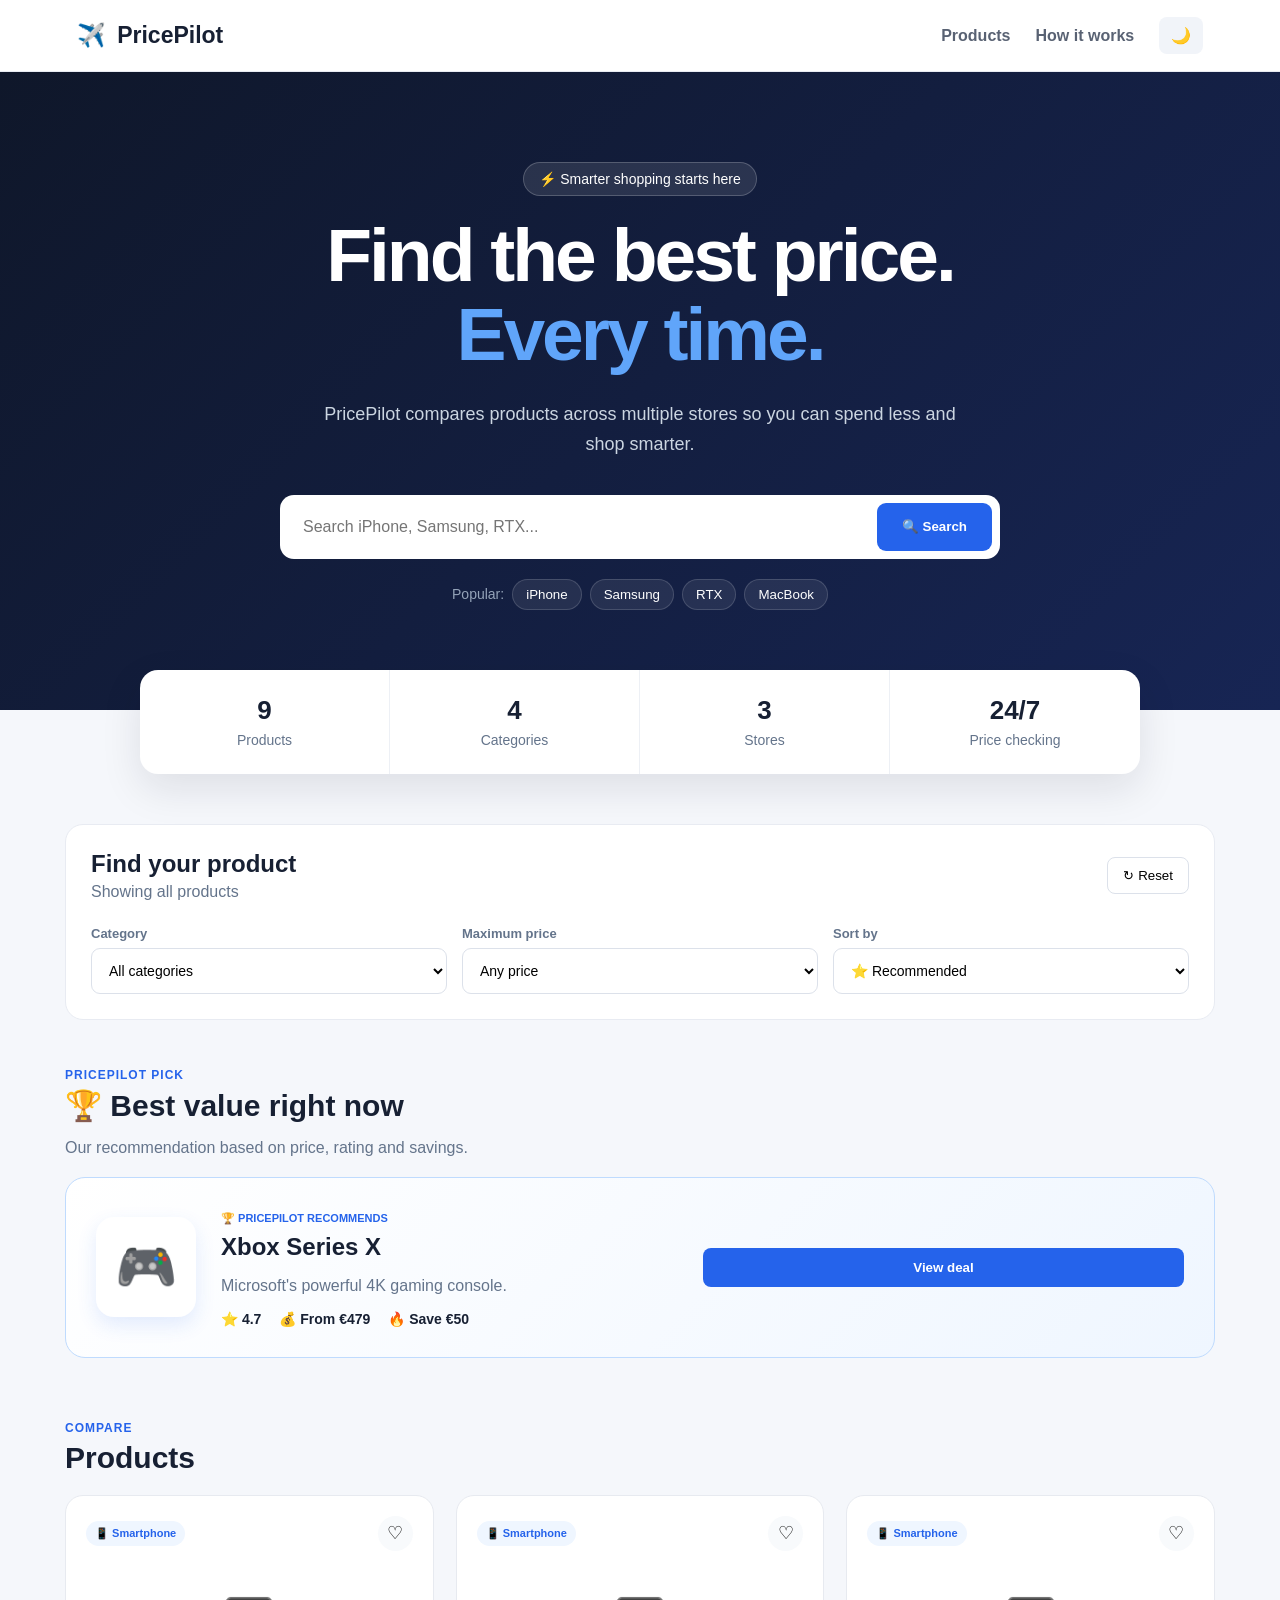
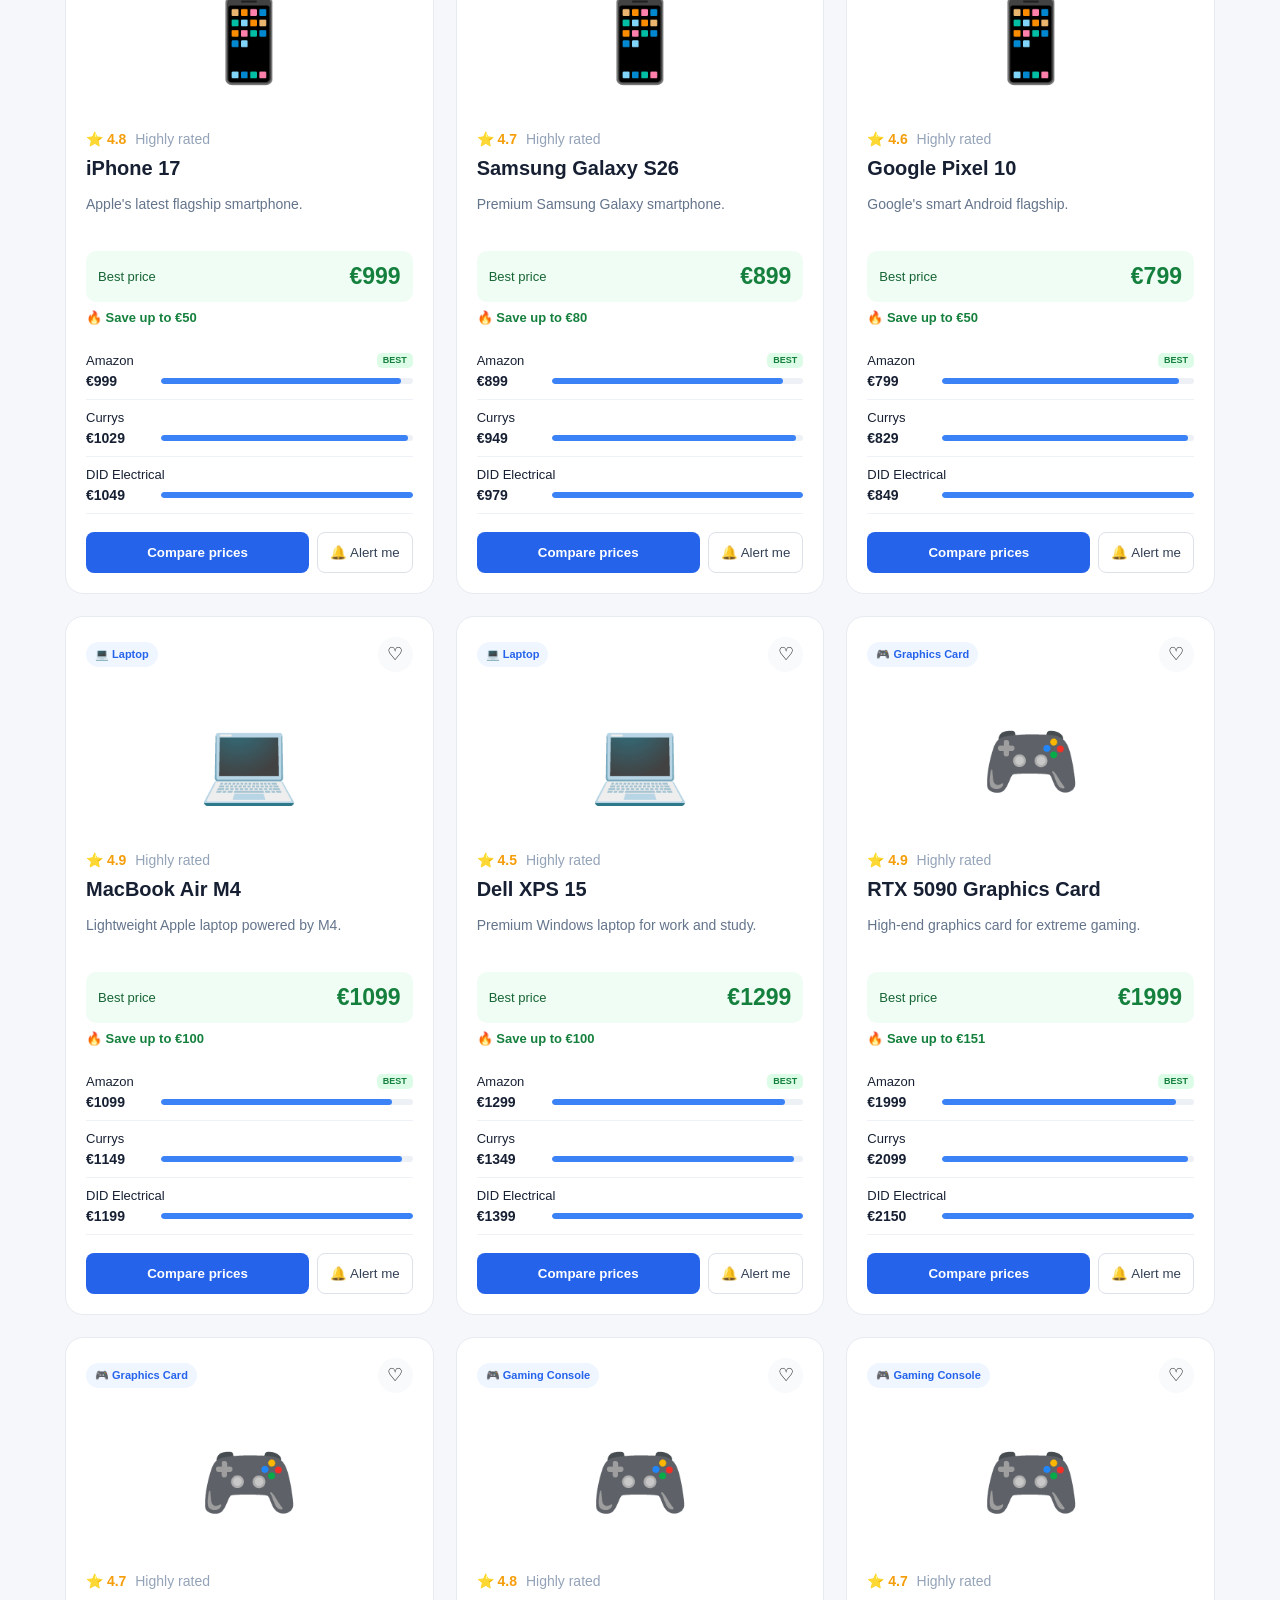
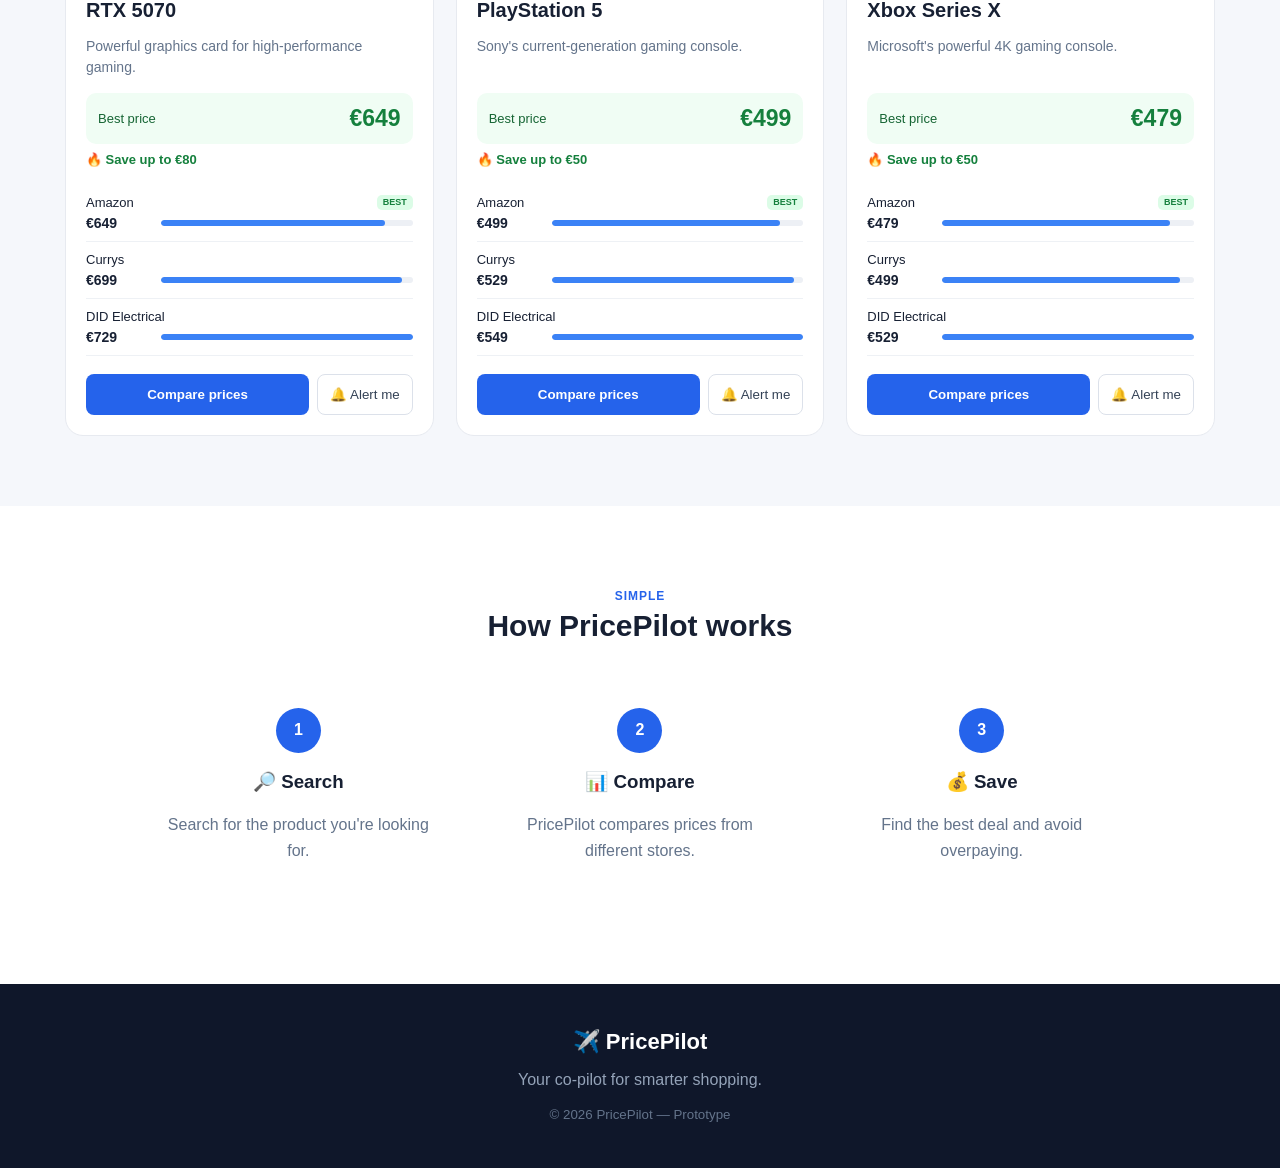
==== index.html @ 39e50f17 "Add files via upload" ====
<!DOCTYPE html>
<html lang="en">

<head>
    <meta charset="UTF-8">
    <meta name="viewport" content="width=device-width, initial-scale=1.0">

    <title>PricePilot — Find Better Prices</title>

    <link rel="stylesheet" href="style.css">
</head>

<body>

    <!-- NAVIGATION -->

    <nav class="navbar">

        <div class="logo">
            ✈️ <span>PricePilot</span>
        </div>

        <div class="nav-links">
            <a href="#products">Products</a>
            <a href="#how-it-works">How it works</a>
            <button id="darkModeButton" onclick="toggleDarkMode()">
                🌙
            </button>
        </div>

    </nav>


    <!-- HERO -->

    <header class="hero">

        <div class="hero-content">

            <div class="hero-badge">
                ⚡ Smarter shopping starts here
            </div>

            <h1>
                Find the best price.
                <span>Every time.</span>
            </h1>

            <p>
                PricePilot compares products across multiple stores
                so you can spend less and shop smarter.
            </p>


            <div class="search-box">

                <input
                    id="productSearch"
                    type="text"
                    placeholder="Search iPhone, Samsung, RTX..."
                    oninput="searchProduct()"
                >

                <button onclick="searchProduct()">
                    🔍 Search
                </button>

            </div>


            <div id="liveSuggestions" class="live-suggestions"></div>


            <div class="popular-searches">

                <span>Popular:</span>

                <button onclick="quickSearch('iPhone')">
                    iPhone
                </button>

                <button onclick="quickSearch('Samsung')">
                    Samsung
                </button>

                <button onclick="quickSearch('RTX')">
                    RTX
                </button>

                <button onclick="quickSearch('MacBook')">
                    MacBook
                </button>

            </div>

        </div>

    </header>


    <!-- STATS -->

    <section class="stats">

        <div>
            <strong id="productCount">0</strong>
            <span>Products</span>
        </div>

        <div>
            <strong>4</strong>
            <span>Categories</span>
        </div>

        <div>
            <strong>3</strong>
            <span>Stores</span>
        </div>

        <div>
            <strong>24/7</strong>
            <span>Price checking</span>
        </div>

    </section>


    <!-- MAIN -->

    <main id="products" class="main-container">


        <!-- FILTERS -->

        <section class="control-panel">

            <div class="control-top">

                <div>
                    <h2>Find your product</h2>
                    <p id="resultCount">
                        Showing all products
                    </p>
                </div>

                <button class="reset-button" onclick="resetFilters()">
                    ↻ Reset
                </button>

            </div>


            <div class="filters">


                <div class="filter">

                    <label>Category</label>

                    <select
                        id="categoryFilter"
                        onchange="applyFilters()"
                    >

                        <option value="All">
                            All categories
                        </option>

                        <option value="Smartphone">
                            📱 Smartphones
                        </option>

                        <option value="Laptop">
                            💻 Laptops
                        </option>

                        <option value="Graphics Card">
                            🎮 Graphics Cards
                        </option>

                        <option value="Gaming Console">
                            🎮 Gaming Consoles
                        </option>

                    </select>

                </div>


                <div class="filter">

                    <label>Maximum price</label>

                    <select
                        id="priceFilter"
                        onchange="applyFilters()"
                    >

                        <option value="999999">
                            Any price
                        </option>

                        <option value="500">
                            Under €500
                        </option>

                        <option value="800">
                            Under €800
                        </option>

                        <option value="1000">
                            Under €1,000
                        </option>

                        <option value="1500">
                            Under €1,500
                        </option>

                        <option value="2500">
                            Under €2,500
                        </option>

                    </select>

                </div>


                <div class="filter">

                    <label>Sort by</label>

                    <select
                        id="sortFilter"
                        onchange="applyFilters()"
                    >

                        <option value="recommended">
                            ⭐ Recommended
                        </option>

                        <option value="cheapest">
                            💰 Cheapest
                        </option>

                        <option value="expensive">
                            💎 Most expensive
                        </option>

                        <option value="rating">
                            ⭐ Highest rated
                        </option>

                        <option value="savings">
                            🔥 Biggest saving
                        </option>

                    </select>

                </div>


            </div>

        </section>


        <!-- BEST VALUE -->

        <section class="best-value-section">

            <div class="section-heading">

                <div>
                    <span class="section-label">
                        PRICEPILOT PICK
                    </span>

                    <h2>🏆 Best value right now</h2>

                    <p>
                        Our recommendation based on price,
                        rating and savings.
                    </p>
                </div>

            </div>


            <div id="bestValue"></div>

        </section>


        <!-- PRODUCTS -->

        <section class="product-section">

            <div class="section-heading">

                <div>
                    <span class="section-label">
                        COMPARE
                    </span>

                    <h2>Products</h2>
                </div>

            </div>


            <div id="results" class="product-grid"></div>

        </section>


    </main>


    <!-- HOW IT WORKS -->

    <section id="how-it-works" class="how-section">

        <div class="section-heading centered">

            <span class="section-label">
                SIMPLE
            </span>

            <h2>How PricePilot works</h2>

        </div>


        <div class="steps">

            <div class="step">

                <div class="step-number">1</div>

                <h3>🔎 Search</h3>

                <p>
                    Search for the product you're looking for.
                </p>

            </div>


            <div class="step">

                <div class="step-number">2</div>

                <h3>📊 Compare</h3>

                <p>
                    PricePilot compares prices from different stores.
                </p>

            </div>


            <div class="step">

                <div class="step-number">3</div>

                <h3>💰 Save</h3>

                <p>
                    Find the best deal and avoid overpaying.
                </p>

            </div>

        </div>

    </section>


    <!-- FOOTER -->

    <footer>

        <div class="footer-logo">
            ✈️ PricePilot
        </div>

        <p>
            Your co-pilot for smarter shopping.
        </p>

        <small>
            © 2026 PricePilot — Prototype
        </small>

    </footer>


    <!-- PRODUCT MODAL -->

    <div id="productModal" class="modal">

        <div class="modal-content">

            <button
                class="close-modal"
                onclick="closeModal()"
            >
                ×
            </button>

            <div id="modalContent"></div>

        </div>

    </div>


    <script src="script.js"></script>

</body>

</html>
---- style.css ----
* {
    box-sizing: border-box;
}


html {
    scroll-behavior: smooth;
}


body {

    margin: 0;

    font-family:
        Inter,
        Arial,
        Helvetica,
        sans-serif;

    background: #f5f7fb;

    color: #172033;

    transition:
        background 0.3s,
        color 0.3s;

}


/* =========================
   NAVBAR
========================= */


.navbar {

    height: 72px;

    padding: 0 6%;

    display: flex;

    align-items: center;

    justify-content: space-between;

    background: white;

    border-bottom: 1px solid #e8ebf2;

}


.logo {

    font-size: 23px;

    font-weight: 800;

}


.logo span {

    margin-left: 5px;

}


.nav-links {

    display: flex;

    align-items: center;

    gap: 25px;

}


.nav-links a {

    color: #596273;

    text-decoration: none;

    font-weight: 600;

}


.nav-links a:hover {

    color: #2563eb;

}


.nav-links button {

    border: none;

    background: #f1f4f9;

    padding: 9px 12px;

    border-radius: 8px;

    cursor: pointer;

    font-size: 16px;

}


/* =========================
   HERO
========================= */


.hero {

    background:
        linear-gradient(
            135deg,
            #0f172a,
            #172554
        );

    color: white;

    padding:
        90px 20px
        100px;

    text-align: center;

}


.hero-content {

    max-width: 900px;

    margin: auto;

}


.hero-badge {

    display: inline-block;

    padding: 8px 15px;

    border-radius: 30px;

    background: rgba(255,255,255,0.1);

    border: 1px solid rgba(255,255,255,0.2);

    font-size: 14px;

    margin-bottom: 20px;

}


.hero h1 {

    font-size: clamp(42px, 7vw, 75px);

    line-height: 1.05;

    margin: 0;

    letter-spacing: -3px;

}


.hero h1 span {

    display: block;

    color: #60a5fa;

}


.hero p {

    max-width: 650px;

    margin:
        25px auto
        35px;

    color: #cbd5e1;

    font-size: 18px;

    line-height: 1.7;

}


.search-box {

    max-width: 720px;

    margin: auto;

    padding: 8px;

    display: flex;

    background: white;

    border-radius: 14px;

}


.search-box input {

    flex: 1;

    border: none;

    outline: none;

    padding: 15px;

    font-size: 16px;

    min-width: 0;

}


.search-box button {

    background: #2563eb;

    border: none;

    color: white;

    padding:
        0 25px;

    border-radius: 9px;

    font-weight: 700;

    cursor: pointer;

}


.popular-searches {

    margin-top: 20px;

    display: flex;

    justify-content: center;

    align-items: center;

    gap: 8px;

    flex-wrap: wrap;

}


.popular-searches span {

    color: #94a3b8;

    font-size: 14px;

}


.popular-searches button {

    background: rgba(255,255,255,0.08);

    color: white;

    border: 1px solid rgba(255,255,255,0.15);

    border-radius: 20px;

    padding: 7px 13px;

    cursor: pointer;

}


/* =========================
   LIVE SUGGESTIONS
========================= */


.live-suggestions {

    max-width: 720px;

    margin: 10px auto 0;

    text-align: left;

}


.suggestion {

    width: 100%;

    padding: 13px 18px;

    border: none;

    border-radius: 9px;

    margin-bottom: 4px;

    background: white;

    color: #172033;

    display: flex;

    align-items: center;

    gap: 12px;

    cursor: pointer;

}


.suggestion span {

    flex: 1;

    text-align: left;

    font-weight: 600;

}


.suggestion small {

    color: #64748b;

}


/* =========================
   STATS
========================= */


.stats {

    max-width: 1000px;

    margin:
        -40px auto
        50px;

    position: relative;

    display: grid;

    grid-template-columns:
        repeat(4, 1fr);

    background: white;

    border-radius: 18px;

    box-shadow:
        0 15px 40px
        rgba(15,23,42,0.1);

    overflow: hidden;

}


.stats div {

    padding: 25px;

    text-align: center;

    border-right: 1px solid #edf0f5;

}


.stats div:last-child {

    border-right: none;

}


.stats strong {

    display: block;

    font-size: 26px;

    margin-bottom: 5px;

}


.stats span {

    color: #64748b;

    font-size: 14px;

}


/* =========================
   MAIN
========================= */


.main-container {

    max-width: 1200px;

    margin: auto;

    padding:
        0 25px
        70px;

}


.control-panel {

    background: white;

    border-radius: 18px;

    padding: 25px;

    margin-bottom: 45px;

    border: 1px solid #e8ebf2;

}


.control-top {

    display: flex;

    justify-content: space-between;

    align-items: center;

    gap: 20px;

}


.control-top h2 {

    margin: 0 0 5px;

}


.control-top p {

    margin: 0;

    color: #64748b;

}


.filters {

    display: grid;

    grid-template-columns:
        repeat(3, 1fr);

    gap: 15px;

    margin-top: 25px;

}


.filter label {

    display: block;

    font-size: 13px;

    font-weight: 700;

    color: #64748b;

    margin-bottom: 7px;

}


.filter select {

    width: 100%;

    padding: 13px;

    border: 1px solid #dce1ea;

    border-radius: 9px;

    background: white;

    font-size: 14px;

}


.reset-button {

    border: 1px solid #dce1ea;

    background: white;

    padding: 10px 15px;

    border-radius: 8px;

    cursor: pointer;

}


/* =========================
   SECTION HEADINGS
========================= */


.section-heading {

    margin-bottom: 20px;

}


.section-label {

    color: #2563eb;

    font-size: 12px;

    font-weight: 800;

    letter-spacing: 1px;

}


.section-heading h2 {

    margin:
        5px 0;

    font-size: 30px;

}


.section-heading p {

    color: #64748b;

}


.centered {

    text-align: center;

}


/* =========================
   BEST VALUE
========================= */


.best-value-section {

    margin-bottom: 60px;

}


.best-value-card {

    background:
        linear-gradient(
            135deg,
            #ffffff,
            #eff6ff
        );

    border: 1px solid #bfdbfe;

    border-radius: 20px;

    padding: 30px;

    display: flex;

    align-items: center;

    gap: 25px;

}


.best-value-icon {

    width: 100px;

    height: 100px;

    display: grid;

    place-items: center;

    background: white;

    border-radius: 18px;

    font-size: 50px;

    box-shadow:
        0 8px 20px
        rgba(37,99,235,0.12);

}


.best-value-info {

    flex: 1;

}


.winner-label {

    font-size: 11px;

    color: #2563eb;

    font-weight: 800;

}


.best-value-info h2 {

    margin: 7px 0;

}


.best-value-info p {

    color: #64748b;

}


.recommendation-stats {

    display: flex;

    gap: 18px;

    flex-wrap: wrap;

    font-size: 14px;

    font-weight: 700;

}


/* =========================
   PRODUCTS
========================= */


.product-grid {

    display: grid;

    grid-template-columns:
        repeat(3, 1fr);

    gap: 22px;

}


.product-card {

    background: white;

    border: 1px solid #e7eaf0;

    border-radius: 18px;

    padding: 20px;

    transition:
        transform 0.2s,
        box-shadow 0.2s;

}


.product-card:hover {

    transform:
        translateY(-4px);

    box-shadow:
        0 15px 35px
        rgba(15,23,42,0.1);

}


.card-top {

    display: flex;

    justify-content: space-between;

    align-items: center;

}


.category-badge {

    display: inline-block;

    background: #eff6ff;

    color: #2563eb;

    padding: 6px 9px;

    border-radius: 20px;

    font-size: 11px;

    font-weight: 700;

}


.heart-button {

    border: none;

    background: #f8fafc;

    width: 35px;

    height: 35px;

    border-radius: 50%;

    cursor: pointer;

    font-size: 18px;

}


.heart-button.saved {

    background: #fee2e2;

}


.product-image {

    height: 180px;

    display: grid;

    place-items: center;

    font-size: 80px;

    cursor: pointer;

}


.rating {

    color: #f59e0b;

    font-size: 14px;

    font-weight: 700;

}


.rating span {

    color: #94a3b8;

    font-weight: 400;

    margin-left: 5px;

}


.product-card h3 {

    font-size: 20px;

    margin:
        10px 0 5px;

}


.description {

    color: #64748b;

    font-size: 14px;

    line-height: 1.5;

    min-height: 42px;

}


/* =========================
   PRICE
========================= */


.best-price {

    background: #f0fdf4;

    border-radius: 10px;

    padding: 12px;

    margin-top: 15px;

    display: flex;

    align-items: center;

    justify-content: space-between;

}


.best-price span {

    color: #166534;

    font-size: 13px;

}


.best-price strong {

    color: #15803d;

    font-size: 23px;

}


.saving {

    margin-top: 8px;

    color: #15803d;

    font-size: 13px;

    font-weight: 700;

}


/* =========================
   STORES
========================= */


.stores {

    margin-top: 18px;

}


.store-row {

    padding:
        10px 0;

    border-bottom:
        1px solid #eef1f5;

}


.store-info {

    display: flex;

    justify-content: space-between;

    font-size: 13px;

}


.best-tag {

    background: #dcfce7;

    color: #15803d;

    padding: 2px 6px;

    border-radius: 5px;

    font-size: 9px;

}


.price-info {

    margin-top: 5px;

    display: flex;

    align-items: center;

    gap: 10px;

}


.price-info strong {

    width: 65px;

    font-size: 14px;

}


.price-bar {

    height: 6px;

    flex: 1;

    background: #edf0f5;

    border-radius: 10px;

    overflow: hidden;

}


.price-bar div {

    height: 100%;

    background: #3b82f6;

    border-radius: 10px;

}


/* =========================
   BUTTONS
========================= */


.card-actions {

    display: flex;

    gap: 8px;

    margin-top: 18px;

}


.primary-button {

    flex: 1;

    border: none;

    background: #2563eb;

    color: white;

    padding: 12px;

    border-radius: 8px;

    cursor: pointer;

    font-weight: 700;

}


.primary-button:hover {

    background: #1d4ed8;

}


.secondary-button {

    border: 1px solid #dce1ea;

    background: white;

    color: #334155;

    padding: 12px;

    border-radius: 8px;

    cursor: pointer;

}


/* =========================
   EMPTY STATE
========================= */


.empty-state {

    grid-column:
        1 / -1;

    text-align: center;

    background: white;

    padding: 70px 20px;

    border-radius: 18px;

}


.empty-state div {

    font-size: 50px;

}


/* =========================
   HOW IT WORKS
========================= */


.how-section {

    background: white;

    padding:
        80px 25px;

}


.steps {

    max-width: 1000px;

    margin: 40px auto 0;

    display: grid;

    grid-template-columns:
        repeat(3, 1fr);

    gap: 25px;

}


.step {

    text-align: center;

    padding: 25px;

}


.step-number {

    width: 45px;

    height: 45px;

    display: grid;

    place-items: center;

    margin: auto;

    border-radius: 50%;

    background: #2563eb;

    color: white;

    font-weight: 800;

}


.step p {

    color: #64748b;

    line-height: 1.6;

}


/* =========================
   FOOTER
========================= */


footer {

    background: #0f172a;

    color: white;

    text-align: center;

    padding: 45px 20px;

}


.footer-logo {

    font-size: 22px;

    font-weight: 800;

}


footer p {

    color: #94a3b8;

}


footer small {

    color: #64748b;

}


/* =========================
   MODAL
========================= */


.modal {

    display: none;

    position: fixed;

    inset: 0;

    background:
        rgba(15,23,42,0.65);

    z-index: 100;

    padding: 20px;

    align-items: center;

    justify-content: center;

}


.modal.show {

    display: flex;

}


.modal-content {

    width: 100%;

    max-width: 550px;

    max-height: 90vh;

    overflow-y: auto;

    background: white;

    border-radius: 20px;

    padding: 30px;

    position: relative;

}


.close-modal {

    position: absolute;

    top: 15px;

    right: 15px;

    width: 35px;

    height: 35px;

    border: none;

    border-radius: 50%;

    background: #f1f5f9;

    font-size: 22px;

    cursor: pointer;

}


.modal-icon {

    font-size: 80px;

    text-align: center;

    margin-bottom: 15px;

}


.modal-product h2 {

    font-size: 30px;

}


.modal-stores {

    margin-top: 20px;

}


.modal-store {

    display: grid;

    grid-template-columns:
        1fr auto auto;

    gap: 15px;

    align-items: center;

    padding: 14px 0;

    border-bottom: 1px solid #e5e7eb;

}


.modal-store a {

    color: #2563eb;

    font-size: 13px;

    text-decoration: none;

}


.modal-best {

    margin-top: 20px;

    padding: 15px;

    background: #eff6ff;

    border-radius: 10px;

}


/* =========================
   DARK MODE
========================= */


body.dark {

    background: #0b1120;

    color: #e5e7eb;

}


body.dark .navbar,
body.dark .control-panel,
body.dark .product-card,
body.dark .stats,
body.dark .suggestion,
body.dark .empty-state,
body.dark .modal-content {

    background: #111827;

    border-color: #1f2937;

}


body.dark .navbar a,
body.dark .control-top p,
body.dark .description,
body.dark .rating span {

    color: #94a3b8;

}


body.dark .filter select,
body.dark .secondary-button {

    background: #1f2937;

    color: white;

    border-color: #374151;

}


body.dark .best-value-card {

    background: #172554;

    border-color: #1e40af;

}


body.dark .how-section {

    background: #111827;

}


body.dark .best-price {

    background: #052e16;

}


body.dark .best-price span,
body.dark .best-price strong {

    color: #86efac;

}


/* =========================
   MOBILE
========================= */


@media (max-width: 900px) {

    .product-grid {

        grid-template-columns:
            repeat(2, 1fr);

    }

}


@media (max-width: 700px) {

    .navbar {

        padding: 0 20px;

    }


    .nav-links a {

        display: none;

    }


    .hero {

        padding:
            60px 20px
            70px;

    }


    .hero h1 {

        letter-spacing: -2px;

    }


    .search-box {

        flex-direction: column;

        gap: 8px;

        background: transparent;

    }


    .search-box input {

        border-radius: 9px;

    }


    .search-box button {

        padding: 14px;

    }


    .stats {

        margin:
            -25px 15px
            35px;

        grid-template-columns:
            repeat(2, 1fr);

    }


    .stats div:nth-child(2) {

        border-right: none;

    }


    .filters {

        grid-template-columns: 1fr;

    }


    .product-grid {

        grid-template-columns: 1fr;

    }


    .best-value-card {

        flex-direction: column;

        align-items: flex-start;

    }


    .steps {

        grid-template-columns: 1fr;

    }


    .control-top {

        align-items: flex-start;

    }


    .modal-store {

        grid-template-columns:
            1fr auto;

    }


    .modal-store a {

        grid-column:
            1 / -1;

    }

}
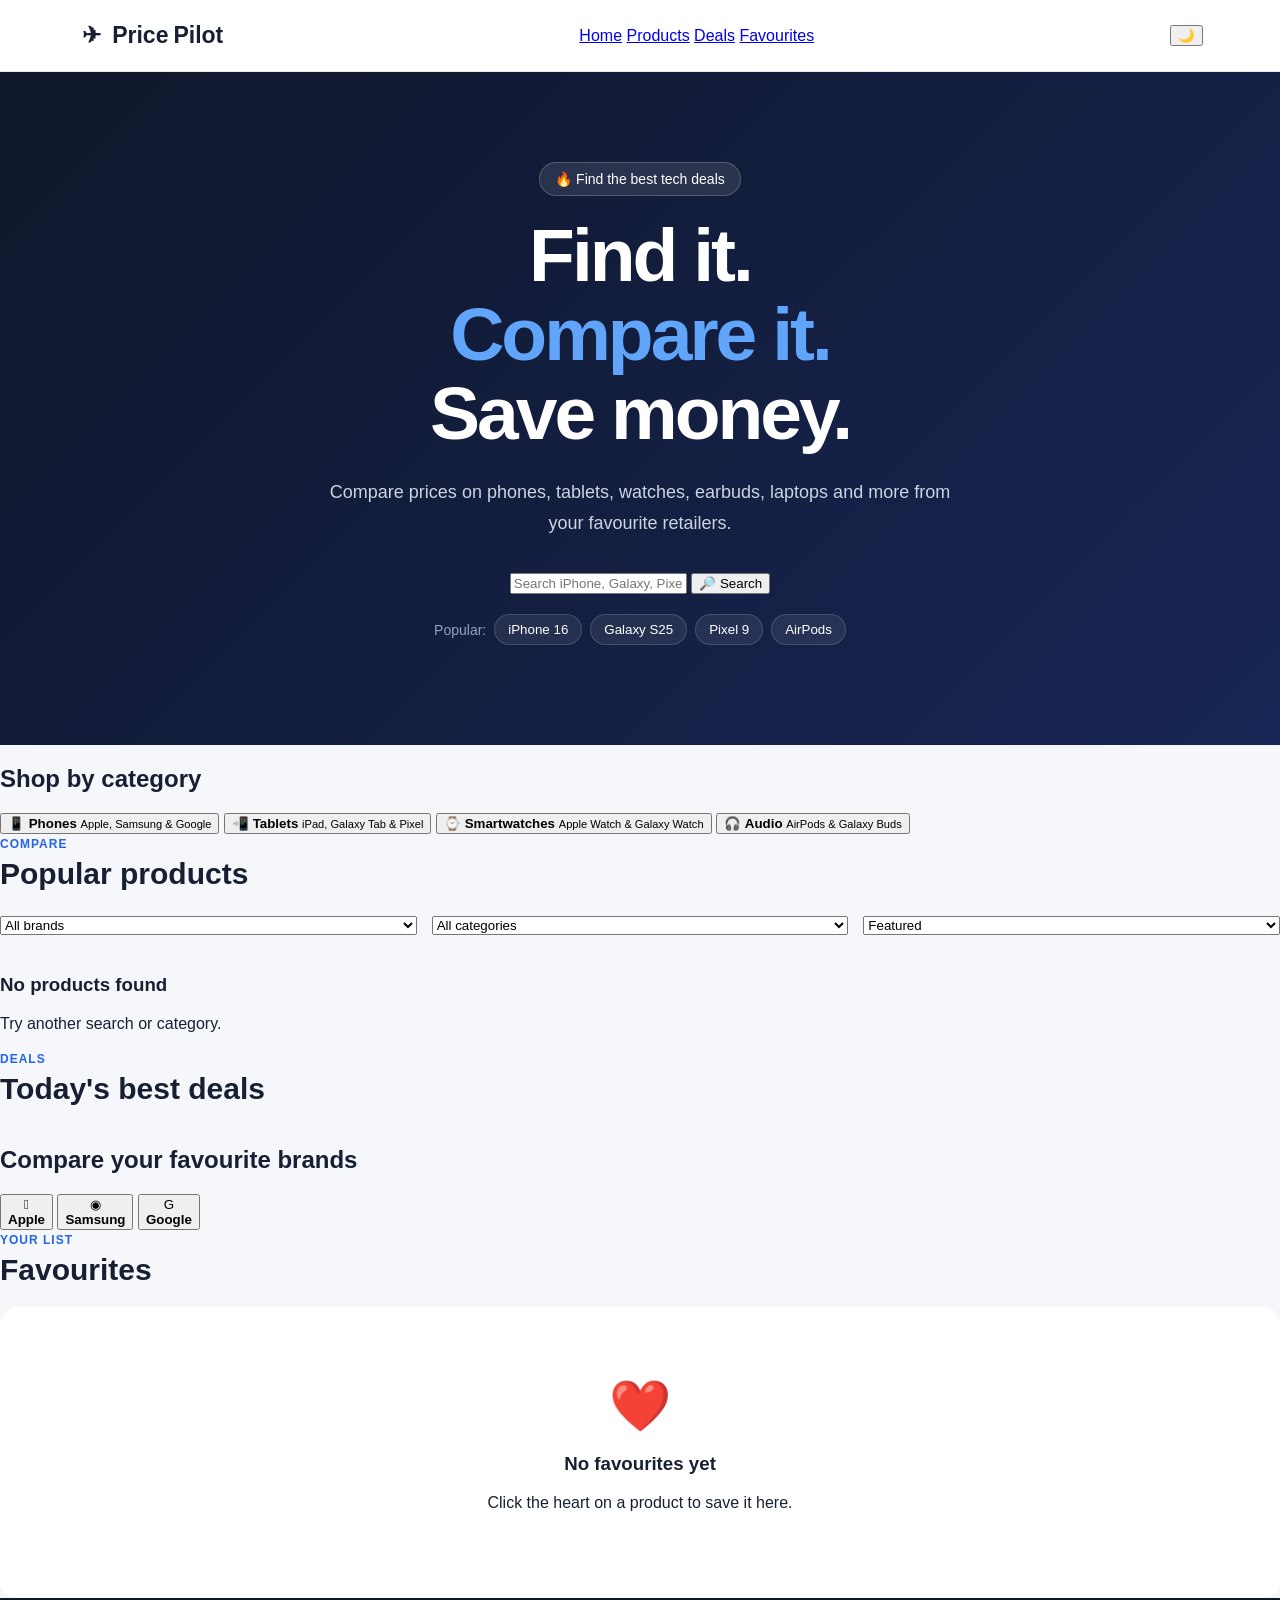
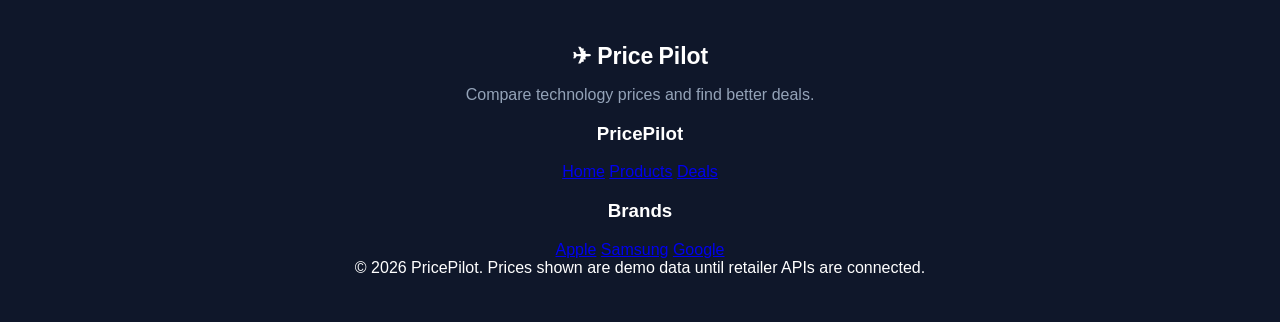
==== commit cea00ddc: "Revise index.html for better navigation and SEO Updated the title and description meta tag. Improved" ====
--- a/index.html
+++ b/index.html
@@ -1,422 +1,294 @@
 <!DOCTYPE html>
 <html lang="en">
-
 <head>
     <meta charset="UTF-8">
     <meta name="viewport" content="width=device-width, initial-scale=1.0">
 
-    <title>PricePilot — Find Better Prices</title>
+    <title>PricePilot — Compare Tech Prices</title>
+    <meta name="description" content="PricePilot helps you compare technology prices across retailers.">
 
     <link rel="stylesheet" href="style.css">
 </head>
 
 <body>
 
-    <!-- NAVIGATION -->
-
-    <nav class="navbar">
-
-        <div class="logo">
-            ✈️ <span>PricePilot</span>
-        </div>
-
-        <div class="nav-links">
+<header class="navbar">
+    <div class="logo">
+        <span class="logo-icon">✈</span>
+        <span>Price<span>Pilot</span></span>
+    </div>
+
+    <nav>
+        <a href="#home">Home</a>
+        <a href="#products">Products</a>
+        <a href="#deals">Deals</a>
+        <a href="#favourites">Favourites</a>
+    </nav>
+
+    <button id="themeToggle" class="theme-button">🌙</button>
+</header>
+
+
+<main>
+
+<section id="home" class="hero">
+
+    <div class="hero-content">
+
+        <div class="hero-badge">
+            🔥 Find the best tech deals
+        </div>
+
+        <h1>
+            Find it.
+            <span>Compare it.</span>
+            Save money.
+        </h1>
+
+        <p>
+            Compare prices on phones, tablets, watches, earbuds,
+            laptops and more from your favourite retailers.
+        </p>
+
+        <div class="search-container">
+
+            <input
+                type="text"
+                id="searchInput"
+                placeholder="Search iPhone, Galaxy, Pixel..."
+                autocomplete="off"
+            >
+
+            <button id="searchButton">
+                🔎 Search
+            </button>
+
+        </div>
+
+        <div id="suggestions" class="suggestions"></div>
+
+        <div class="popular-searches">
+            <span>Popular:</span>
+
+            <button class="quick-search" data-search="iPhone 16">
+                iPhone 16
+            </button>
+
+            <button class="quick-search" data-search="Galaxy S25">
+                Galaxy S25
+            </button>
+
+            <button class="quick-search" data-search="Pixel 9">
+                Pixel 9
+            </button>
+
+            <button class="quick-search" data-search="AirPods">
+                AirPods
+            </button>
+        </div>
+
+    </div>
+
+</section>
+
+
+<section class="categories">
+
+    <h2>Shop by category</h2>
+
+    <div class="category-grid">
+
+        <button class="category-card" data-category="phone">
+            📱
+            <strong>Phones</strong>
+            <small>Apple, Samsung & Google</small>
+        </button>
+
+        <button class="category-card" data-category="tablet">
+            📲
+            <strong>Tablets</strong>
+            <small>iPad, Galaxy Tab & Pixel</small>
+        </button>
+
+        <button class="category-card" data-category="watch">
+            ⌚
+            <strong>Smartwatches</strong>
+            <small>Apple Watch & Galaxy Watch</small>
+        </button>
+
+        <button class="category-card" data-category="audio">
+            🎧
+            <strong>Audio</strong>
+            <small>AirPods & Galaxy Buds</small>
+        </button>
+
+    </div>
+
+</section>
+
+
+<section id="products" class="products-section">
+
+    <div class="section-heading">
+
+        <div>
+            <span class="section-label">COMPARE</span>
+            <h2>Popular products</h2>
+        </div>
+
+        <div class="filters">
+
+            <select id="brandFilter">
+                <option value="all">All brands</option>
+                <option value="Apple">Apple</option>
+                <option value="Samsung">Samsung</option>
+                <option value="Google">Google</option>
+            </select>
+
+            <select id="categoryFilter">
+                <option value="all">All categories</option>
+                <option value="phone">Phones</option>
+                <option value="tablet">Tablets</option>
+                <option value="watch">Watches</option>
+                <option value="audio">Audio</option>
+            </select>
+
+            <select id="sortFilter">
+                <option value="featured">Featured</option>
+                <option value="price-low">Price: Low to High</option>
+                <option value="price-high">Price: High to Low</option>
+                <option value="name">Name</option>
+            </select>
+
+        </div>
+
+    </div>
+
+    <div id="productGrid" class="product-grid"></div>
+
+    <div id="noResults" class="no-results hidden">
+        <h3>No products found</h3>
+        <p>Try another search or category.</p>
+    </div>
+
+</section>
+
+
+<section id="deals" class="deals-section">
+
+    <div class="section-heading">
+        <div>
+            <span class="section-label">DEALS</span>
+            <h2>Today's best deals</h2>
+        </div>
+    </div>
+
+    <div id="dealGrid" class="product-grid"></div>
+
+</section>
+
+
+<section class="brands-section">
+
+    <h2>Compare your favourite brands</h2>
+
+    <div class="brand-grid">
+
+        <button class="brand-card" data-brand="Apple">
+            <div></div>
+            <strong>Apple</strong>
+        </button>
+
+        <button class="brand-card" data-brand="Samsung">
+            <div>◉</div>
+            <strong>Samsung</strong>
+        </button>
+
+        <button class="brand-card" data-brand="Google">
+            <div>G</div>
+            <strong>Google</strong>
+        </button>
+
+    </div>
+
+</section>
+
+
+<section id="favourites" class="favourites-section">
+
+    <div class="section-heading">
+        <div>
+            <span class="section-label">YOUR LIST</span>
+            <h2>Favourites</h2>
+        </div>
+    </div>
+
+    <div id="favouritesGrid" class="product-grid"></div>
+
+    <div id="emptyFavourites" class="empty-state">
+        <div>❤️</div>
+        <h3>No favourites yet</h3>
+        <p>Click the heart on a product to save it here.</p>
+    </div>
+
+</section>
+
+</main>
+
+
+<footer>
+
+    <div class="footer-content">
+
+        <div>
+            <div class="logo">
+                ✈ Price<span>Pilot</span>
+            </div>
+
+            <p>
+                Compare technology prices and find better deals.
+            </p>
+        </div>
+
+        <div>
+            <h3>PricePilot</h3>
+            <a href="#home">Home</a>
             <a href="#products">Products</a>
-            <a href="#how-it-works">How it works</a>
-            <button id="darkModeButton" onclick="toggleDarkMode()">
-                🌙
-            </button>
-        </div>
-
-    </nav>
-
-
-    <!-- HERO -->
-
-    <header class="hero">
-
-        <div class="hero-content">
-
-            <div class="hero-badge">
-                ⚡ Smarter shopping starts here
-            </div>
-
-            <h1>
-                Find the best price.
-                <span>Every time.</span>
-            </h1>
-
-            <p>
-                PricePilot compares products across multiple stores
-                so you can spend less and shop smarter.
-            </p>
-
-
-            <div class="search-box">
-
-                <input
-                    id="productSearch"
-                    type="text"
-                    placeholder="Search iPhone, Samsung, RTX..."
-                    oninput="searchProduct()"
-                >
-
-                <button onclick="searchProduct()">
-                    🔍 Search
-                </button>
-
-            </div>
-
-
-            <div id="liveSuggestions" class="live-suggestions"></div>
-
-
-            <div class="popular-searches">
-
-                <span>Popular:</span>
-
-                <button onclick="quickSearch('iPhone')">
-                    iPhone
-                </button>
-
-                <button onclick="quickSearch('Samsung')">
-                    Samsung
-                </button>
-
-                <button onclick="quickSearch('RTX')">
-                    RTX
-                </button>
-
-                <button onclick="quickSearch('MacBook')">
-                    MacBook
-                </button>
-
-            </div>
-
-        </div>
-
-    </header>
-
-
-    <!-- STATS -->
-
-    <section class="stats">
-
-        <div>
-            <strong id="productCount">0</strong>
-            <span>Products</span>
-        </div>
-
-        <div>
-            <strong>4</strong>
-            <span>Categories</span>
-        </div>
-
-        <div>
-            <strong>3</strong>
-            <span>Stores</span>
-        </div>
-
-        <div>
-            <strong>24/7</strong>
-            <span>Price checking</span>
-        </div>
-
-    </section>
-
-
-    <!-- MAIN -->
-
-    <main id="products" class="main-container">
-
-
-        <!-- FILTERS -->
-
-        <section class="control-panel">
-
-            <div class="control-top">
-
-                <div>
-                    <h2>Find your product</h2>
-                    <p id="resultCount">
-                        Showing all products
-                    </p>
-                </div>
-
-                <button class="reset-button" onclick="resetFilters()">
-                    ↻ Reset
-                </button>
-
-            </div>
-
-
-            <div class="filters">
-
-
-                <div class="filter">
-
-                    <label>Category</label>
-
-                    <select
-                        id="categoryFilter"
-                        onchange="applyFilters()"
-                    >
-
-                        <option value="All">
-                            All categories
-                        </option>
-
-                        <option value="Smartphone">
-                            📱 Smartphones
-                        </option>
-
-                        <option value="Laptop">
-                            💻 Laptops
-                        </option>
-
-                        <option value="Graphics Card">
-                            🎮 Graphics Cards
-                        </option>
-
-                        <option value="Gaming Console">
-                            🎮 Gaming Consoles
-                        </option>
-
-                    </select>
-
-                </div>
-
-
-                <div class="filter">
-
-                    <label>Maximum price</label>
-
-                    <select
-                        id="priceFilter"
-                        onchange="applyFilters()"
-                    >
-
-                        <option value="999999">
-                            Any price
-                        </option>
-
-                        <option value="500">
-                            Under €500
-                        </option>
-
-                        <option value="800">
-                            Under €800
-                        </option>
-
-                        <option value="1000">
-                            Under €1,000
-                        </option>
-
-                        <option value="1500">
-                            Under €1,500
-                        </option>
-
-                        <option value="2500">
-                            Under €2,500
-                        </option>
-
-                    </select>
-
-                </div>
-
-
-                <div class="filter">
-
-                    <label>Sort by</label>
-
-                    <select
-                        id="sortFilter"
-                        onchange="applyFilters()"
-                    >
-
-                        <option value="recommended">
-                            ⭐ Recommended
-                        </option>
-
-                        <option value="cheapest">
-                            💰 Cheapest
-                        </option>
-
-                        <option value="expensive">
-                            💎 Most expensive
-                        </option>
-
-                        <option value="rating">
-                            ⭐ Highest rated
-                        </option>
-
-                        <option value="savings">
-                            🔥 Biggest saving
-                        </option>
-
-                    </select>
-
-                </div>
-
-
-            </div>
-
-        </section>
-
-
-        <!-- BEST VALUE -->
-
-        <section class="best-value-section">
-
-            <div class="section-heading">
-
-                <div>
-                    <span class="section-label">
-                        PRICEPILOT PICK
-                    </span>
-
-                    <h2>🏆 Best value right now</h2>
-
-                    <p>
-                        Our recommendation based on price,
-                        rating and savings.
-                    </p>
-                </div>
-
-            </div>
-
-
-            <div id="bestValue"></div>
-
-        </section>
-
-
-        <!-- PRODUCTS -->
-
-        <section class="product-section">
-
-            <div class="section-heading">
-
-                <div>
-                    <span class="section-label">
-                        COMPARE
-                    </span>
-
-                    <h2>Products</h2>
-                </div>
-
-            </div>
-
-
-            <div id="results" class="product-grid"></div>
-
-        </section>
-
-
-    </main>
-
-
-    <!-- HOW IT WORKS -->
-
-    <section id="how-it-works" class="how-section">
-
-        <div class="section-heading centered">
-
-            <span class="section-label">
-                SIMPLE
-            </span>
-
-            <h2>How PricePilot works</h2>
-
-        </div>
-
-
-        <div class="steps">
-
-            <div class="step">
-
-                <div class="step-number">1</div>
-
-                <h3>🔎 Search</h3>
-
-                <p>
-                    Search for the product you're looking for.
-                </p>
-
-            </div>
-
-
-            <div class="step">
-
-                <div class="step-number">2</div>
-
-                <h3>📊 Compare</h3>
-
-                <p>
-                    PricePilot compares prices from different stores.
-                </p>
-
-            </div>
-
-
-            <div class="step">
-
-                <div class="step-number">3</div>
-
-                <h3>💰 Save</h3>
-
-                <p>
-                    Find the best deal and avoid overpaying.
-                </p>
-
-            </div>
-
-        </div>
-
-    </section>
-
-
-    <!-- FOOTER -->
-
-    <footer>
-
-        <div class="footer-logo">
-            ✈️ PricePilot
-        </div>
-
-        <p>
-            Your co-pilot for smarter shopping.
-        </p>
-
-        <small>
-            © 2026 PricePilot — Prototype
-        </small>
-
-    </footer>
-
-
-    <!-- PRODUCT MODAL -->
-
-    <div id="productModal" class="modal">
-
-        <div class="modal-content">
-
-            <button
-                class="close-modal"
-                onclick="closeModal()"
-            >
-                ×
-            </button>
-
-            <div id="modalContent"></div>
-
-        </div>
-
-    </div>
-
-
-    <script src="script.js"></script>
+            <a href="#deals">Deals</a>
+        </div>
+
+        <div>
+            <h3>Brands</h3>
+            <a href="#products">Apple</a>
+            <a href="#products">Samsung</a>
+            <a href="#products">Google</a>
+        </div>
+
+    </div>
+
+    <div class="footer-bottom">
+        © 2026 PricePilot. Prices shown are demo data until retailer APIs are connected.
+    </div>
+
+</footer>
+
+
+<div id="productModal" class="modal hidden">
+
+    <div class="modal-content">
+
+        <button id="closeModal" class="close-modal">
+            ✕
+        </button>
+
+        <div id="modalContent"></div>
+
+    </div>
+
+</div>
+
+
+<script src="script.js"></script>
 
 </body>
-
-</html>+</html>
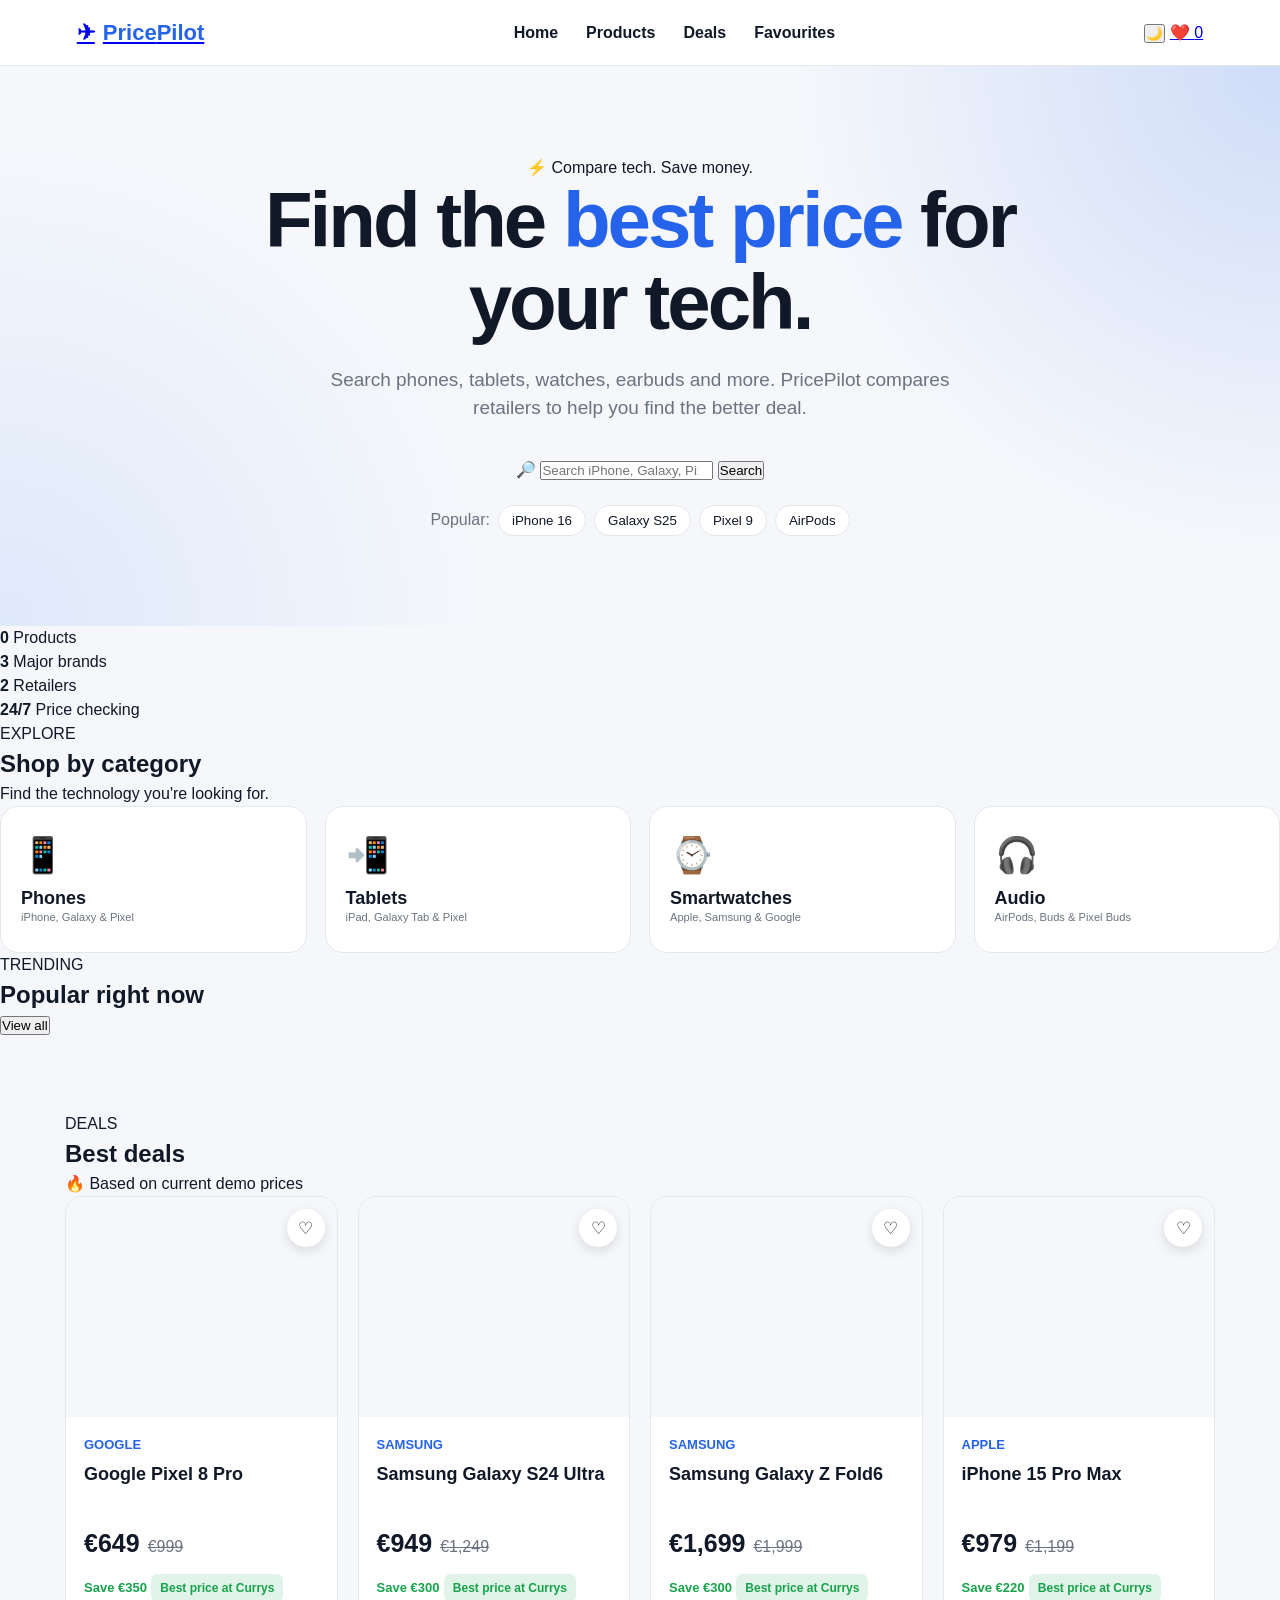
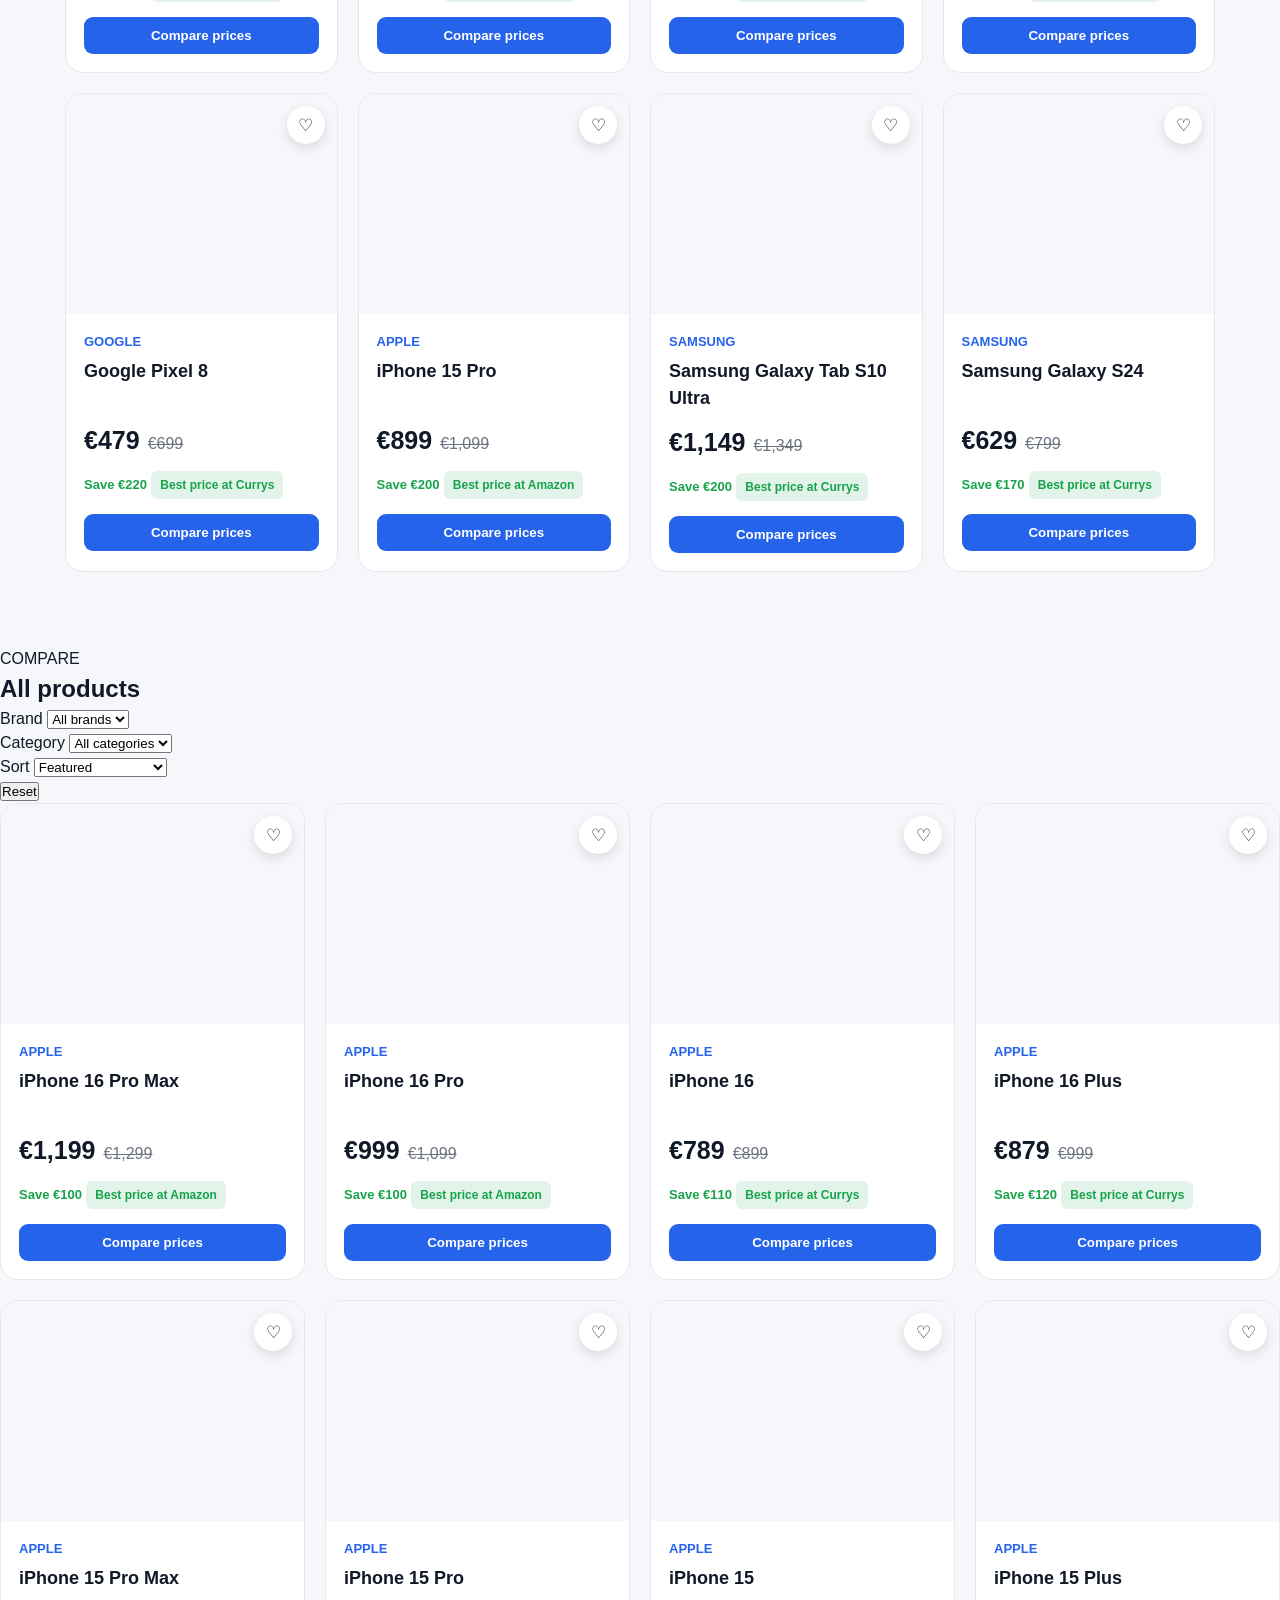
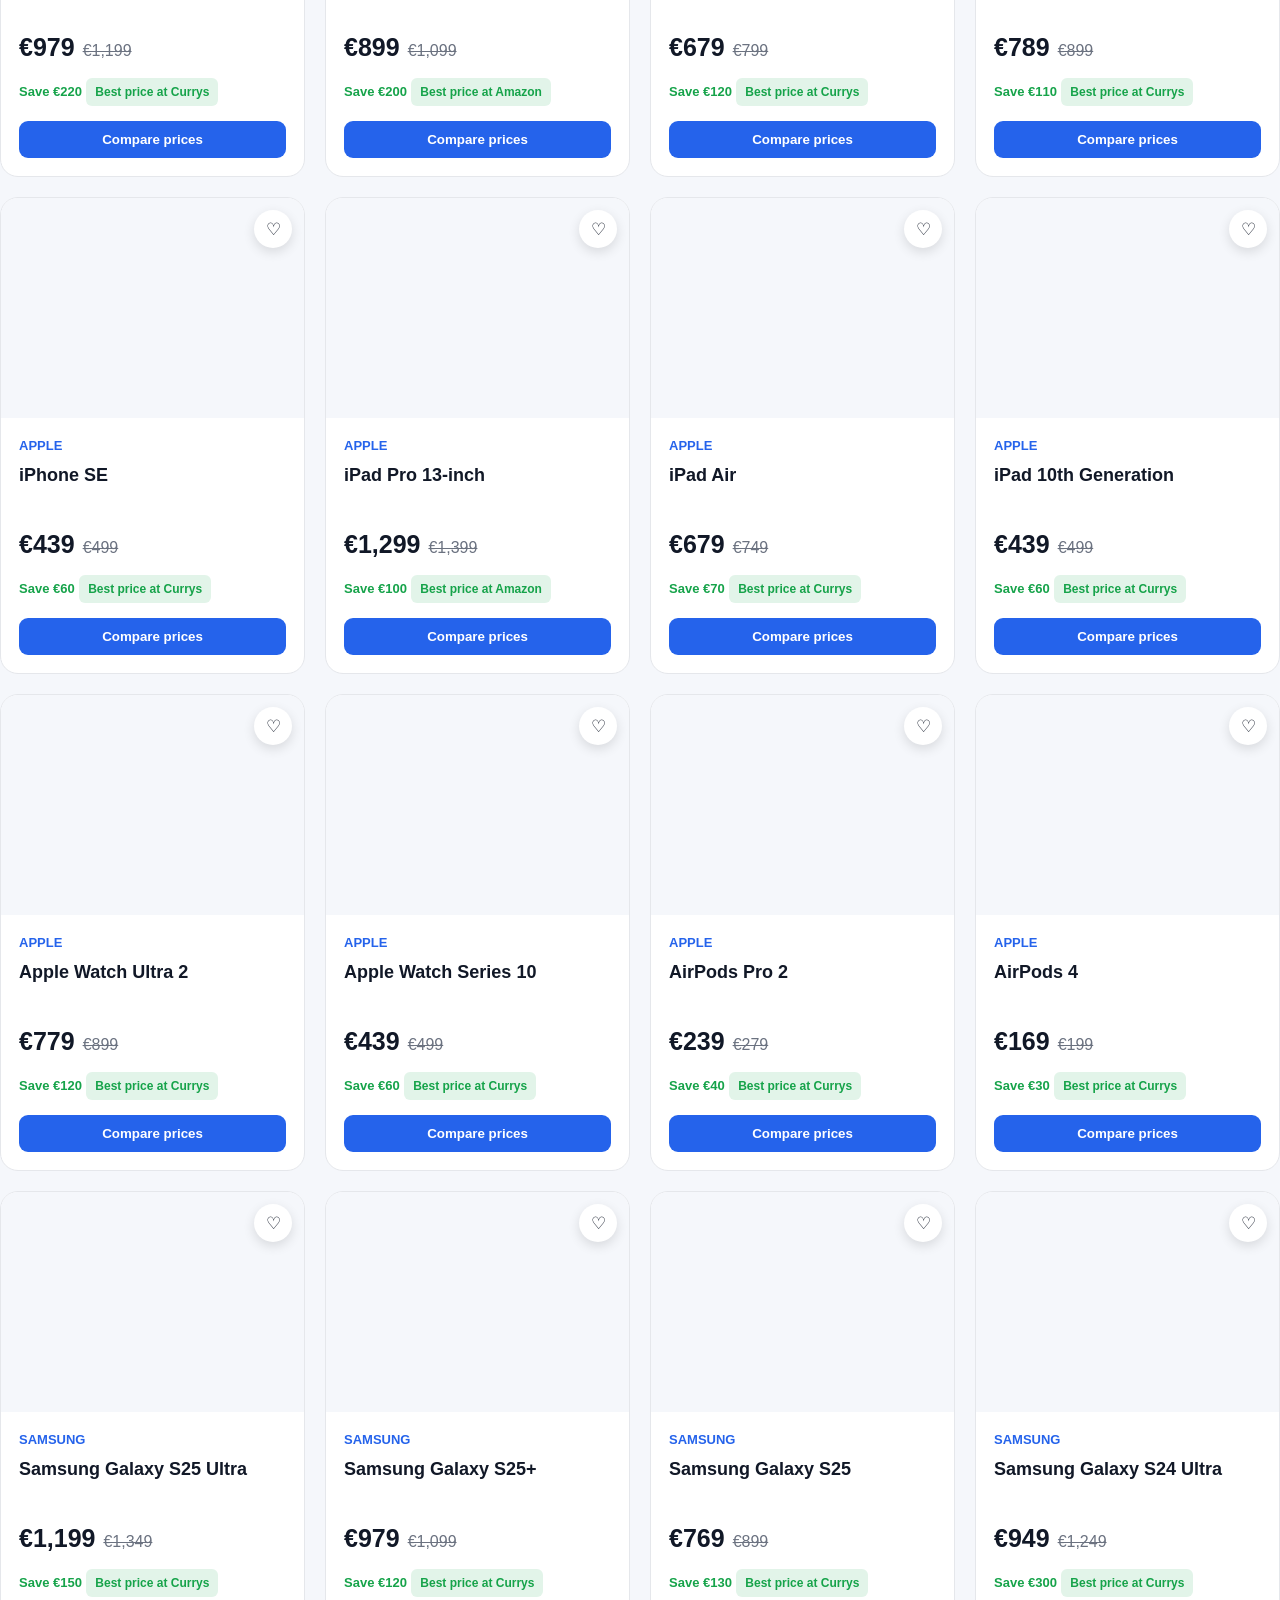
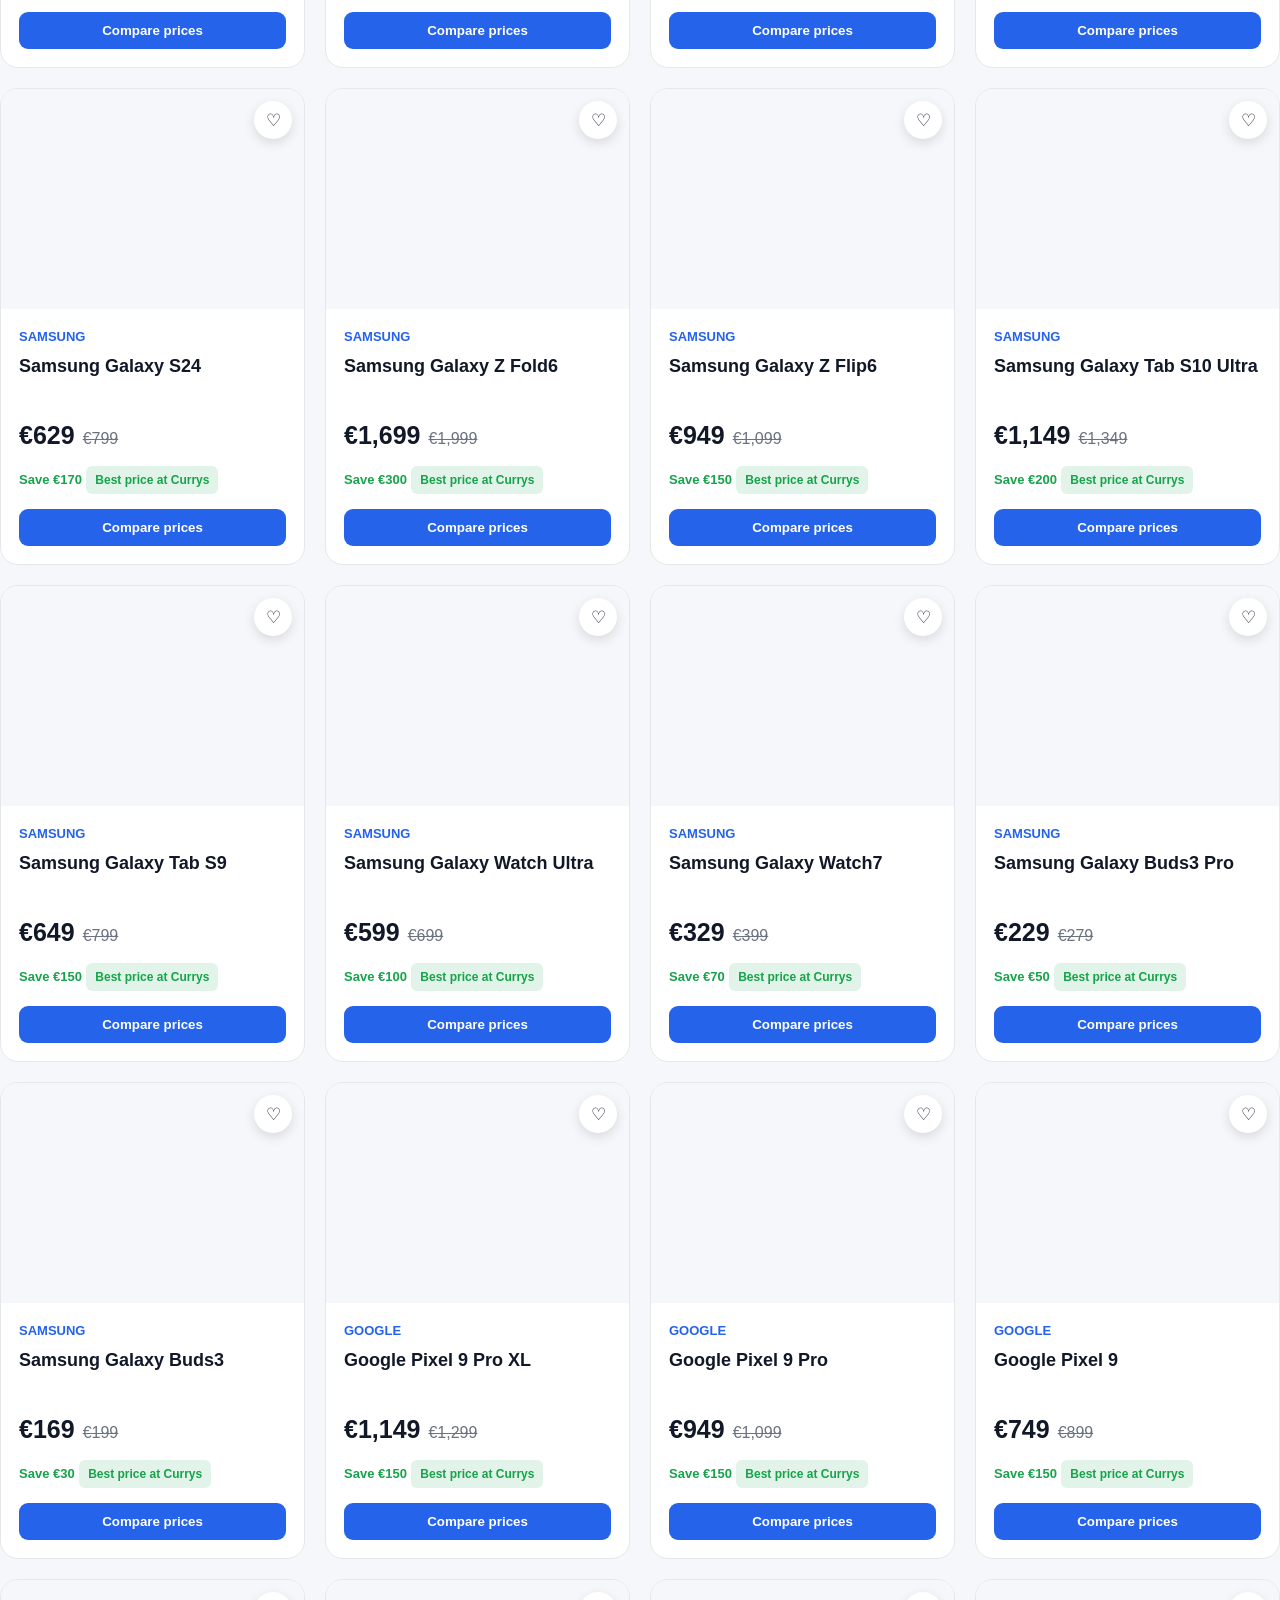
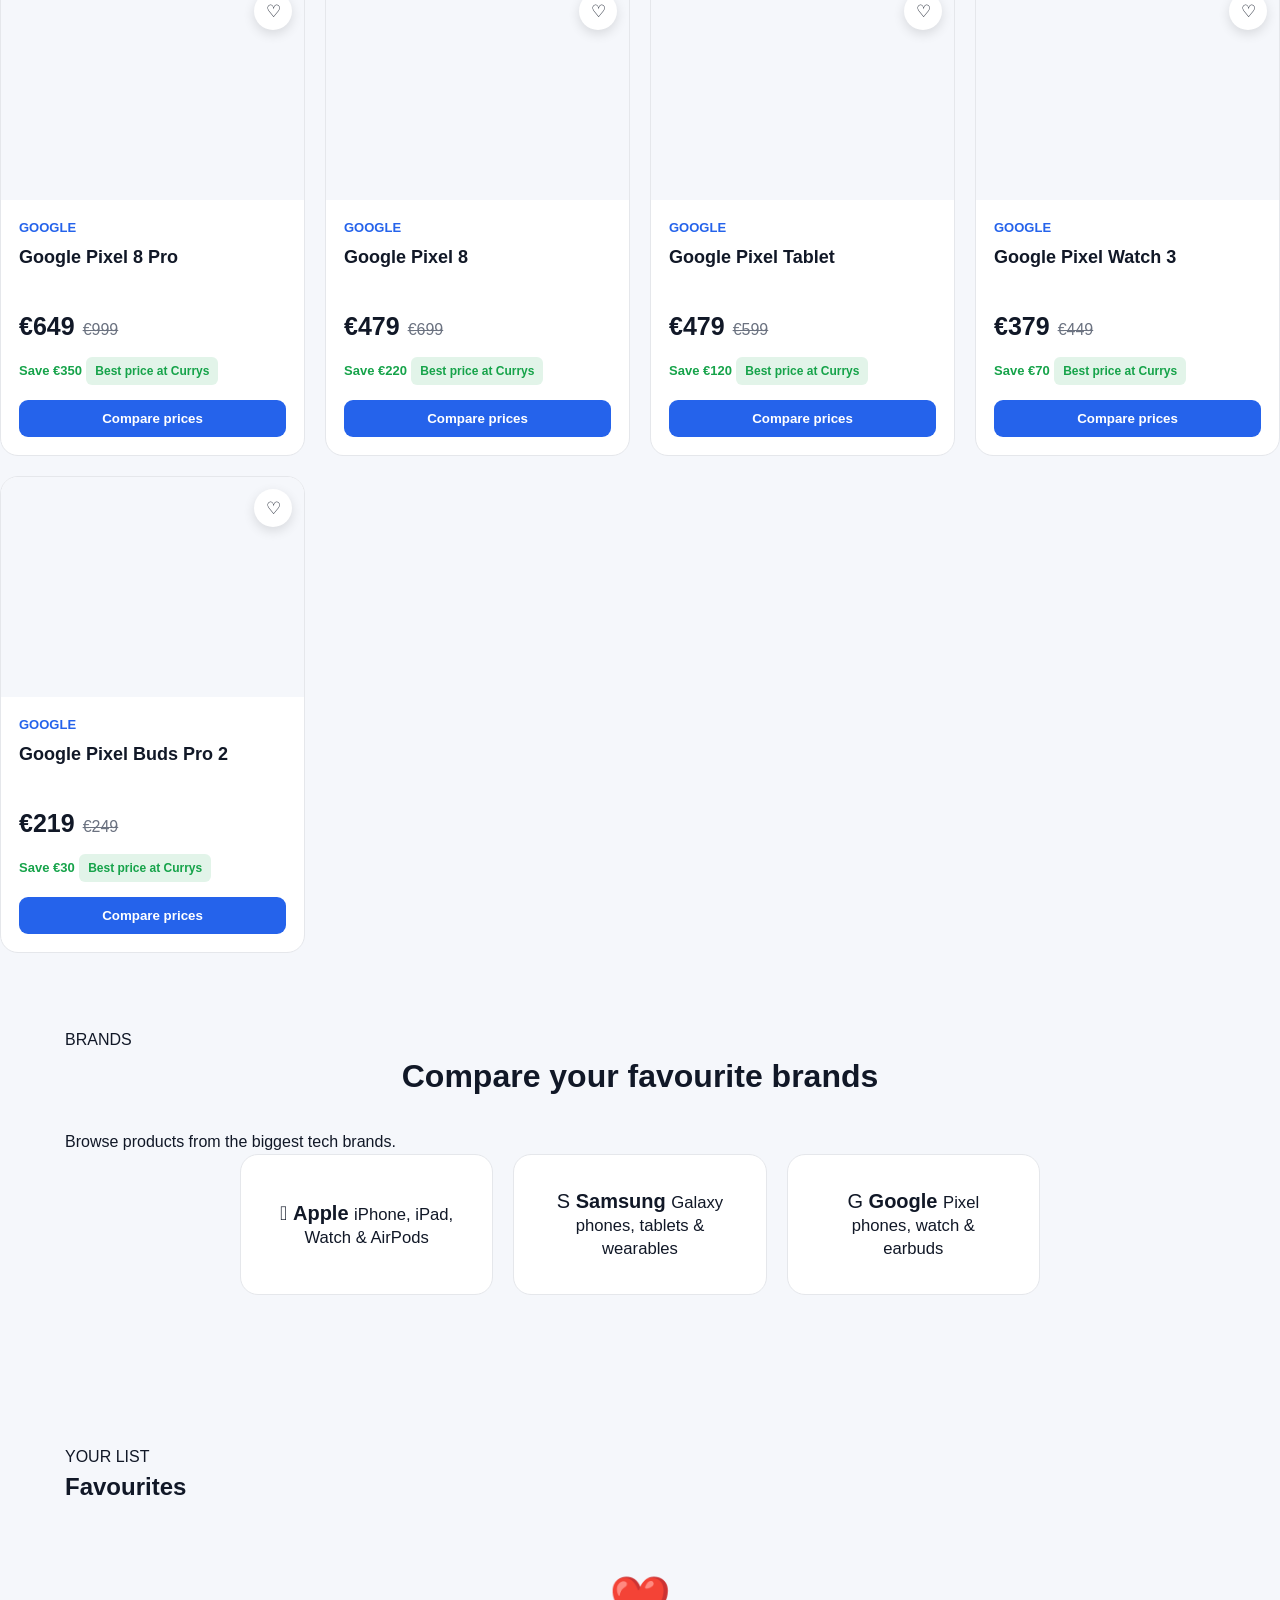
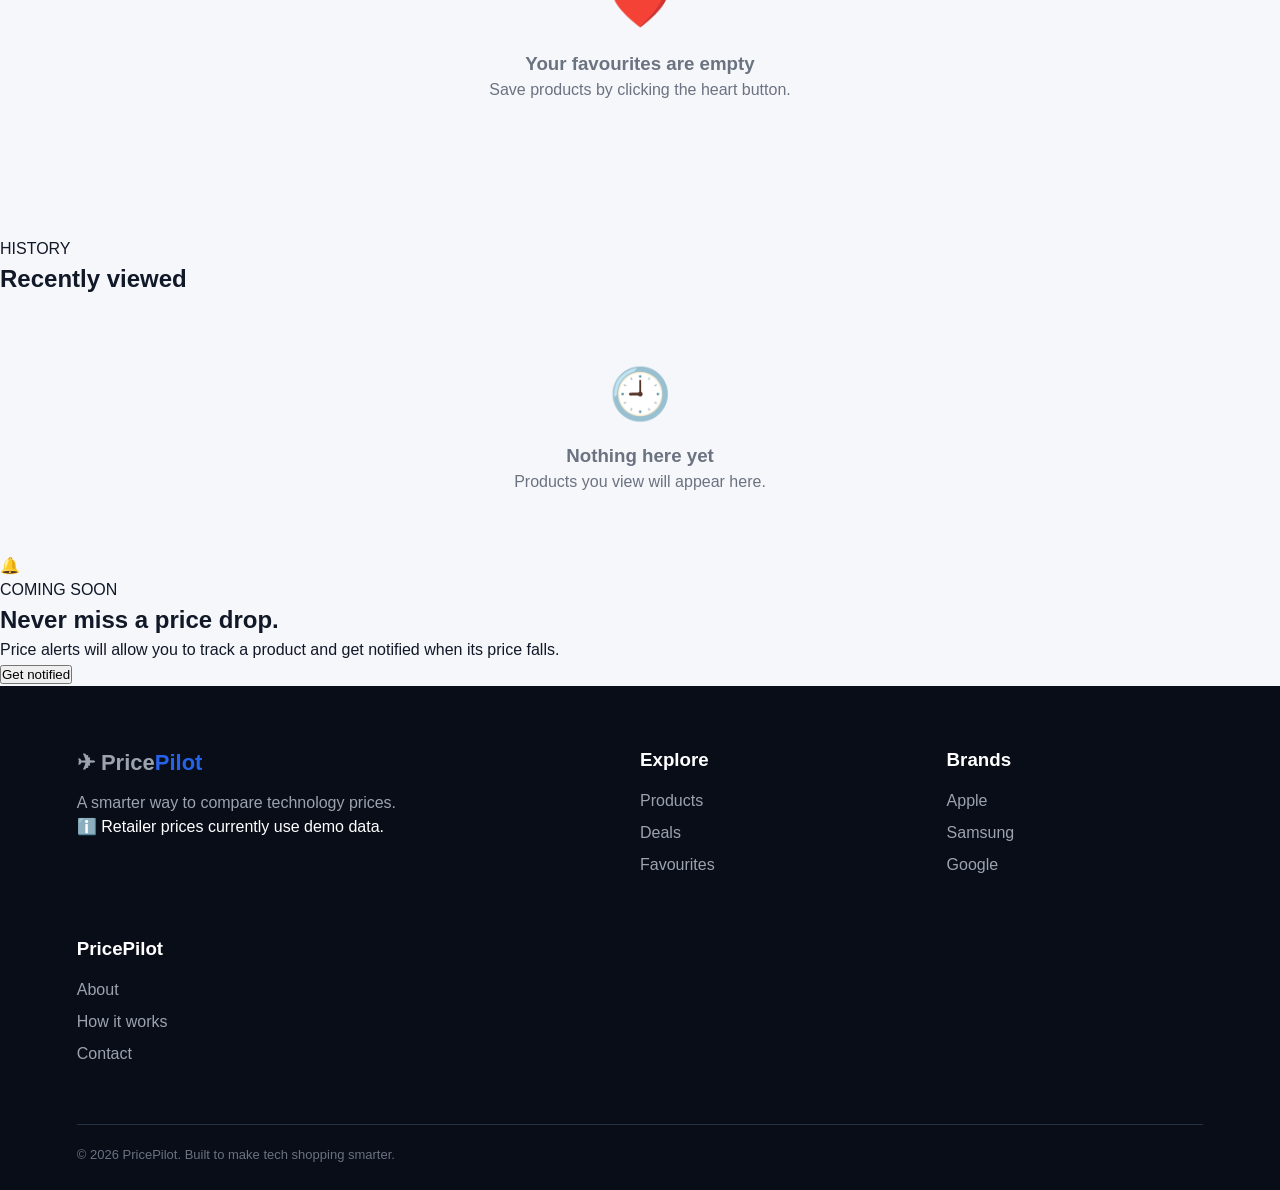
==== commit 2f3fb8b5: "Refactor index.html for better organization and content Updated HTML structure and content for impro" ====
--- a/index.html
+++ b/index.html
@@ -4,280 +4,566 @@
     <meta charset="UTF-8">
     <meta name="viewport" content="width=device-width, initial-scale=1.0">
 
-    <title>PricePilot — Compare Tech Prices</title>
-    <meta name="description" content="PricePilot helps you compare technology prices across retailers.">
+    <title>PricePilot | Compare Tech Prices</title>
+
+    <meta
+        name="description"
+        content="PricePilot compares technology prices and helps you find better deals."
+    >
 
     <link rel="stylesheet" href="style.css">
 </head>
 
 <body>
 
+<!-- ================= NAVIGATION ================= -->
+
 <header class="navbar">
-    <div class="logo">
-        <span class="logo-icon">✈</span>
-        <span>Price<span>Pilot</span></span>
-    </div>
-
-    <nav>
+
+    <a href="#home" class="logo">
+        <span class="logo-mark">✈</span>
+        <span>Price<span class="blue">Pilot</span></span>
+    </a>
+
+    <nav class="main-nav">
         <a href="#home">Home</a>
         <a href="#products">Products</a>
         <a href="#deals">Deals</a>
         <a href="#favourites">Favourites</a>
     </nav>
 
-    <button id="themeToggle" class="theme-button">🌙</button>
+    <div class="nav-actions">
+
+        <button
+            id="themeToggle"
+            class="icon-button"
+            title="Toggle dark mode"
+        >
+            🌙
+        </button>
+
+        <a href="#favourites" class="favourite-nav">
+            ❤️ <span id="favouriteCount">0</span>
+        </a>
+
+    </div>
+
 </header>
 
 
+<!-- ================= MAIN ================= -->
+
 <main>
 
-<section id="home" class="hero">
-
-    <div class="hero-content">
-
-        <div class="hero-badge">
-            🔥 Find the best tech deals
-        </div>
-
-        <h1>
-            Find it.
-            <span>Compare it.</span>
-            Save money.
-        </h1>
-
-        <p>
-            Compare prices on phones, tablets, watches, earbuds,
-            laptops and more from your favourite retailers.
-        </p>
-
-        <div class="search-container">
-
-            <input
-                type="text"
-                id="searchInput"
-                placeholder="Search iPhone, Galaxy, Pixel..."
-                autocomplete="off"
+    <!-- HERO -->
+
+    <section id="home" class="hero">
+
+        <div class="hero-background"></div>
+
+        <div class="hero-content">
+
+            <div class="hero-pill">
+                ⚡ Compare tech. Save money.
+            </div>
+
+            <h1>
+                Find the
+                <span>best price</span>
+                for your tech.
+            </h1>
+
+            <p>
+                Search phones, tablets, watches, earbuds and more.
+                PricePilot compares retailers to help you find the
+                better deal.
+            </p>
+
+            <div class="search-wrapper">
+
+                <div class="search-box">
+
+                    <span class="search-icon">🔎</span>
+
+                    <input
+                        id="searchInput"
+                        type="search"
+                        placeholder="Search iPhone, Galaxy, Pixel..."
+                        autocomplete="off"
+                    >
+
+                    <button
+                        id="clearSearch"
+                        class="clear-search hidden"
+                    >
+                        ✕
+                    </button>
+
+                    <button id="searchButton" class="search-button">
+                        Search
+                    </button>
+
+                </div>
+
+                <div id="suggestions" class="suggestions"></div>
+
+            </div>
+
+            <div class="popular-searches">
+
+                <span>Popular:</span>
+
+                <button class="quick-search" data-search="iPhone 16">
+                    iPhone 16
+                </button>
+
+                <button class="quick-search" data-search="Galaxy S25">
+                    Galaxy S25
+                </button>
+
+                <button class="quick-search" data-search="Pixel 9">
+                    Pixel 9
+                </button>
+
+                <button class="quick-search" data-search="AirPods">
+                    AirPods
+                </button>
+
+            </div>
+
+        </div>
+
+    </section>
+
+
+    <!-- STATS -->
+
+    <section class="stats-section">
+
+        <div class="stats-container">
+
+            <div class="stat">
+                <strong id="productCount">0</strong>
+                <span>Products</span>
+            </div>
+
+            <div class="stat">
+                <strong>3</strong>
+                <span>Major brands</span>
+            </div>
+
+            <div class="stat">
+                <strong>2</strong>
+                <span>Retailers</span>
+            </div>
+
+            <div class="stat">
+                <strong>24/7</strong>
+                <span>Price checking</span>
+            </div>
+
+        </div>
+
+    </section>
+
+
+    <!-- CATEGORIES -->
+
+    <section class="section categories-section">
+
+        <div class="section-title centered">
+
+            <span class="eyebrow">EXPLORE</span>
+
+            <h2>Shop by category</h2>
+
+            <p>
+                Find the technology you're looking for.
+            </p>
+
+        </div>
+
+        <div class="category-grid">
+
+            <button class="category-card" data-category="phone">
+                <span class="category-icon">📱</span>
+                <strong>Phones</strong>
+                <small>iPhone, Galaxy & Pixel</small>
+            </button>
+
+            <button class="category-card" data-category="tablet">
+                <span class="category-icon">📲</span>
+                <strong>Tablets</strong>
+                <small>iPad, Galaxy Tab & Pixel</small>
+            </button>
+
+            <button class="category-card" data-category="watch">
+                <span class="category-icon">⌚</span>
+                <strong>Smartwatches</strong>
+                <small>Apple, Samsung & Google</small>
+            </button>
+
+            <button class="category-card" data-category="audio">
+                <span class="category-icon">🎧</span>
+                <strong>Audio</strong>
+                <small>AirPods, Buds & Pixel Buds</small>
+            </button>
+
+        </div>
+
+    </section>
+
+
+    <!-- TRENDING -->
+
+    <section class="section">
+
+        <div class="section-title">
+
+            <div>
+                <span class="eyebrow">TRENDING</span>
+                <h2>Popular right now</h2>
+            </div>
+
+            <button id="showAllProducts" class="outline-button">
+                View all
+            </button>
+
+        </div>
+
+        <div id="trendingGrid" class="product-grid"></div>
+
+    </section>
+
+
+    <!-- DEALS -->
+
+    <section id="deals" class="section deals-section">
+
+        <div class="section-title">
+
+            <div>
+                <span class="eyebrow">DEALS</span>
+                <h2>Best deals</h2>
+            </div>
+
+            <div class="deal-explanation">
+                🔥 Based on current demo prices
+            </div>
+
+        </div>
+
+        <div id="dealGrid" class="product-grid"></div>
+
+    </section>
+
+
+    <!-- PRODUCTS -->
+
+    <section id="products" class="section">
+
+        <div class="section-title">
+
+            <div>
+                <span class="eyebrow">COMPARE</span>
+                <h2>All products</h2>
+            </div>
+
+        </div>
+
+        <div class="filter-bar">
+
+            <div class="filter-group">
+
+                <label for="brandFilter">
+                    Brand
+                </label>
+
+                <select id="brandFilter">
+                    <option value="all">All brands</option>
+                    <option value="Apple">Apple</option>
+                    <option value="Samsung">Samsung</option>
+                    <option value="Google">Google</option>
+                </select>
+
+            </div>
+
+            <div class="filter-group">
+
+                <label for="categoryFilter">
+                    Category
+                </label>
+
+                <select id="categoryFilter">
+                    <option value="all">All categories</option>
+                    <option value="phone">Phones</option>
+                    <option value="tablet">Tablets</option>
+                    <option value="watch">Watches</option>
+                    <option value="audio">Audio</option>
+                </select>
+
+            </div>
+
+            <div class="filter-group">
+
+                <label for="sortFilter">
+                    Sort
+                </label>
+
+                <select id="sortFilter">
+                    <option value="featured">Featured</option>
+                    <option value="price-low">Price: Low → High</option>
+                    <option value="price-high">Price: High → Low</option>
+                    <option value="saving">Biggest saving</option>
+                    <option value="rating">Highest rated</option>
+                    <option value="name">Name</option>
+                </select>
+
+            </div>
+
+            <button id="resetFilters" class="outline-button">
+                Reset
+            </button>
+
+        </div>
+
+        <div id="activeFilters" class="active-filters"></div>
+
+        <div id="productGrid" class="product-grid"></div>
+
+        <div id="noResults" class="empty-state hidden">
+
+            <div class="empty-icon">🔎</div>
+
+            <h3>No products found</h3>
+
+            <p>
+                Try a different product, brand or category.
+            </p>
+
+            <button id="resetSearch" class="primary-button">
+                Show all products
+            </button>
+
+        </div>
+
+    </section>
+
+
+    <!-- BRANDS -->
+
+    <section class="section brands-section">
+
+        <div class="section-title centered">
+
+            <span class="eyebrow">BRANDS</span>
+
+            <h2>Compare your favourite brands</h2>
+
+            <p>
+                Browse products from the biggest tech brands.
+            </p>
+
+        </div>
+
+        <div class="brand-grid">
+
+            <button class="brand-card" data-brand="Apple">
+                <span class="brand-logo apple-logo"></span>
+                <strong>Apple</strong>
+                <small>iPhone, iPad, Watch & AirPods</small>
+            </button>
+
+            <button class="brand-card" data-brand="Samsung">
+                <span class="brand-logo samsung-logo">S</span>
+                <strong>Samsung</strong>
+                <small>Galaxy phones, tablets & wearables</small>
+            </button>
+
+            <button class="brand-card" data-brand="Google">
+                <span class="brand-logo google-logo">G</span>
+                <strong>Google</strong>
+                <small>Pixel phones, watch & earbuds</small>
+            </button>
+
+        </div>
+
+    </section>
+
+
+    <!-- FAVOURITES -->
+
+    <section id="favourites" class="section favourites-section">
+
+        <div class="section-title">
+
+            <div>
+                <span class="eyebrow">YOUR LIST</span>
+                <h2>Favourites</h2>
+            </div>
+
+        </div>
+
+        <div id="favouritesGrid" class="product-grid"></div>
+
+        <div id="emptyFavourites" class="empty-state">
+
+            <div class="empty-icon">❤️</div>
+
+            <h3>Your favourites are empty</h3>
+
+            <p>
+                Save products by clicking the heart button.
+            </p>
+
+        </div>
+
+    </section>
+
+
+    <!-- RECENTLY VIEWED -->
+
+    <section class="section recently-section">
+
+        <div class="section-title">
+
+            <div>
+                <span class="eyebrow">HISTORY</span>
+                <h2>Recently viewed</h2>
+            </div>
+
+        </div>
+
+        <div id="recentGrid" class="product-grid"></div>
+
+        <div id="emptyRecent" class="empty-state">
+
+            <div class="empty-icon">🕘</div>
+
+            <h3>Nothing here yet</h3>
+
+            <p>
+                Products you view will appear here.
+            </p>
+
+        </div>
+
+    </section>
+
+
+    <!-- DEAL ALERT -->
+
+    <section class="alert-section">
+
+        <div class="alert-content">
+
+            <div class="alert-icon">
+                🔔
+            </div>
+
+            <div>
+
+                <span class="eyebrow">
+                    COMING SOON
+                </span>
+
+                <h2>Never miss a price drop.</h2>
+
+                <p>
+                    Price alerts will allow you to track a product
+                    and get notified when its price falls.
+                </p>
+
+            </div>
+
+            <button
+                id="alertButton"
+                class="primary-button"
             >
-
-            <button id="searchButton">
-                🔎 Search
-            </button>
-
-        </div>
-
-        <div id="suggestions" class="suggestions"></div>
-
-        <div class="popular-searches">
-            <span>Popular:</span>
-
-            <button class="quick-search" data-search="iPhone 16">
-                iPhone 16
-            </button>
-
-            <button class="quick-search" data-search="Galaxy S25">
-                Galaxy S25
-            </button>
-
-            <button class="quick-search" data-search="Pixel 9">
-                Pixel 9
-            </button>
-
-            <button class="quick-search" data-search="AirPods">
-                AirPods
-            </button>
-        </div>
-
-    </div>
-
-</section>
-
-
-<section class="categories">
-
-    <h2>Shop by category</h2>
-
-    <div class="category-grid">
-
-        <button class="category-card" data-category="phone">
-            📱
-            <strong>Phones</strong>
-            <small>Apple, Samsung & Google</small>
-        </button>
-
-        <button class="category-card" data-category="tablet">
-            📲
-            <strong>Tablets</strong>
-            <small>iPad, Galaxy Tab & Pixel</small>
-        </button>
-
-        <button class="category-card" data-category="watch">
-            ⌚
-            <strong>Smartwatches</strong>
-            <small>Apple Watch & Galaxy Watch</small>
-        </button>
-
-        <button class="category-card" data-category="audio">
-            🎧
-            <strong>Audio</strong>
-            <small>AirPods & Galaxy Buds</small>
-        </button>
-
-    </div>
-
-</section>
-
-
-<section id="products" class="products-section">
-
-    <div class="section-heading">
-
-        <div>
-            <span class="section-label">COMPARE</span>
-            <h2>Popular products</h2>
-        </div>
-
-        <div class="filters">
-
-            <select id="brandFilter">
-                <option value="all">All brands</option>
-                <option value="Apple">Apple</option>
-                <option value="Samsung">Samsung</option>
-                <option value="Google">Google</option>
-            </select>
-
-            <select id="categoryFilter">
-                <option value="all">All categories</option>
-                <option value="phone">Phones</option>
-                <option value="tablet">Tablets</option>
-                <option value="watch">Watches</option>
-                <option value="audio">Audio</option>
-            </select>
-
-            <select id="sortFilter">
-                <option value="featured">Featured</option>
-                <option value="price-low">Price: Low to High</option>
-                <option value="price-high">Price: High to Low</option>
-                <option value="name">Name</option>
-            </select>
-
-        </div>
-
-    </div>
-
-    <div id="productGrid" class="product-grid"></div>
-
-    <div id="noResults" class="no-results hidden">
-        <h3>No products found</h3>
-        <p>Try another search or category.</p>
-    </div>
-
-</section>
-
-
-<section id="deals" class="deals-section">
-
-    <div class="section-heading">
-        <div>
-            <span class="section-label">DEALS</span>
-            <h2>Today's best deals</h2>
-        </div>
-    </div>
-
-    <div id="dealGrid" class="product-grid"></div>
-
-</section>
-
-
-<section class="brands-section">
-
-    <h2>Compare your favourite brands</h2>
-
-    <div class="brand-grid">
-
-        <button class="brand-card" data-brand="Apple">
-            <div></div>
-            <strong>Apple</strong>
-        </button>
-
-        <button class="brand-card" data-brand="Samsung">
-            <div>◉</div>
-            <strong>Samsung</strong>
-        </button>
-
-        <button class="brand-card" data-brand="Google">
-            <div>G</div>
-            <strong>Google</strong>
-        </button>
-
-    </div>
-
-</section>
-
-
-<section id="favourites" class="favourites-section">
-
-    <div class="section-heading">
-        <div>
-            <span class="section-label">YOUR LIST</span>
-            <h2>Favourites</h2>
-        </div>
-    </div>
-
-    <div id="favouritesGrid" class="product-grid"></div>
-
-    <div id="emptyFavourites" class="empty-state">
-        <div>❤️</div>
-        <h3>No favourites yet</h3>
-        <p>Click the heart on a product to save it here.</p>
-    </div>
-
-</section>
+                Get notified
+            </button>
+
+        </div>
+
+    </section>
 
 </main>
 
 
+<!-- ================= FOOTER ================= -->
+
 <footer>
 
     <div class="footer-content">
 
-        <div>
-            <div class="logo">
-                ✈ Price<span>Pilot</span>
-            </div>
-
-            <p>
-                Compare technology prices and find better deals.
-            </p>
-        </div>
-
-        <div>
-            <h3>PricePilot</h3>
-            <a href="#home">Home</a>
+        <div class="footer-column footer-about">
+
+            <a href="#home" class="logo footer-logo">
+                ✈ Price<span class="blue">Pilot</span>
+            </a>
+
+            <p>
+                A smarter way to compare technology prices.
+            </p>
+
+            <div class="demo-notice">
+                ℹ️ Retailer prices currently use demo data.
+            </div>
+
+        </div>
+
+        <div class="footer-column">
+
+            <h3>Explore</h3>
+
             <a href="#products">Products</a>
             <a href="#deals">Deals</a>
-        </div>
-
-        <div>
+            <a href="#favourites">Favourites</a>
+
+        </div>
+
+        <div class="footer-column">
+
             <h3>Brands</h3>
+
             <a href="#products">Apple</a>
             <a href="#products">Samsung</a>
             <a href="#products">Google</a>
+
+        </div>
+
+        <div class="footer-column">
+
+            <h3>PricePilot</h3>
+
+            <a href="#home">About</a>
+            <a href="#home">How it works</a>
+            <a href="#home">Contact</a>
+
         </div>
 
     </div>
 
     <div class="footer-bottom">
-        © 2026 PricePilot. Prices shown are demo data until retailer APIs are connected.
+        © 2026 PricePilot. Built to make tech shopping smarter.
     </div>
 
 </footer>
 
 
+<!-- ================= PRODUCT MODAL ================= -->
+
 <div id="productModal" class="modal hidden">
 
+    <div class="modal-overlay"></div>
+
     <div class="modal-content">
 
-        <button id="closeModal" class="close-modal">
+        <button
+            id="closeModal"
+            class="close-modal"
+            aria-label="Close"
+        >
             ✕
         </button>
 
@@ -288,6 +574,11 @@
 </div>
 
 
+<!-- TOAST -->
+
+<div id="toast" class="toast"></div>
+
+
 <script src="script.js"></script>
 
 </body>
--- a/style.css
+++ b/style.css
@@ -1,1607 +1,820 @@
 * {
     box-sizing: border-box;
-}
-
+    margin: 0;
+    padding: 0;
+}
+
+:root {
+    --bg: #f5f7fb;
+    --card: #ffffff;
+    --text: #111827;
+    --muted: #6b7280;
+    --border: #e5e7eb;
+    --primary: #2563eb;
+    --primary-dark: #1d4ed8;
+    --success: #16a34a;
+    --danger: #dc2626;
+    --shadow: 0 10px 30px rgba(0,0,0,0.08);
+}
+
+body.dark {
+    --bg: #0b1120;
+    --card: #111827;
+    --text: #f9fafb;
+    --muted: #9ca3af;
+    --border: #263244;
+    --primary: #60a5fa;
+    --primary-dark: #3b82f6;
+    --shadow: 0 10px 30px rgba(0,0,0,0.35);
+}
 
 html {
     scroll-behavior: smooth;
 }
 
-
 body {
-
-    margin: 0;
-
-    font-family:
-        Inter,
-        Arial,
-        Helvetica,
-        sans-serif;
-
-    background: #f5f7fb;
-
-    color: #172033;
-
-    transition:
-        background 0.3s,
-        color 0.3s;
-
-}
-
-
-/* =========================
-   NAVBAR
-========================= */
-
+    font-family: Arial, Helvetica, sans-serif;
+    background: var(--bg);
+    color: var(--text);
+    line-height: 1.5;
+    transition: background 0.25s, color 0.25s;
+}
+
+/* NAVBAR */
 
 .navbar {
-
-    height: 72px;
-
-    padding: 0 6%;
-
-    display: flex;
-
+    position: sticky;
+    top: 0;
+    z-index: 1000;
+
+    display: flex;
     align-items: center;
-
     justify-content: space-between;
 
-    background: white;
-
-    border-bottom: 1px solid #e8ebf2;
-
-}
-
+    padding: 16px 6%;
+
+    background: var(--card);
+    border-bottom: 1px solid var(--border);
+}
 
 .logo {
-
-    font-size: 23px;
-
+    display: flex;
+    align-items: center;
+    gap: 8px;
+
+    font-size: 22px;
     font-weight: 800;
-
-}
-
-
-.logo span {
-
-    margin-left: 5px;
-
-}
-
-
-.nav-links {
-
-    display: flex;
-
+}
+
+.logo span:last-child {
+    color: var(--primary);
+}
+
+.logo-icon {
+    font-size: 24px;
+}
+
+.navbar nav {
+    display: flex;
+    gap: 28px;
+}
+
+.navbar nav a {
+    color: var(--text);
+    text-decoration: none;
+    font-weight: 600;
+}
+
+.navbar nav a:hover {
+    color: var(--primary);
+}
+
+.theme-button {
+    border: 1px solid var(--border);
+    background: var(--bg);
+    color: var(--text);
+
+    width: 42px;
+    height: 42px;
+
+    border-radius: 50%;
+    cursor: pointer;
+
+    font-size: 18px;
+}
+
+/* HERO */
+
+.hero {
+    min-height: 560px;
+
+    display: flex;
     align-items: center;
-
-    gap: 25px;
-
-}
-
-
-.nav-links a {
-
-    color: #596273;
+    justify-content: center;
+
+    text-align: center;
+
+    padding: 80px 20px;
+
+    background:
+        radial-gradient(circle at top right, rgba(37,99,235,0.18), transparent 35%),
+        radial-gradient(circle at bottom left, rgba(59,130,246,0.12), transparent 35%),
+        var(--bg);
+}
+
+.hero-content {
+    max-width: 900px;
+    width: 100%;
+}
+
+.hero-badge {
+    display: inline-block;
+
+    padding: 8px 15px;
+    margin-bottom: 20px;
+
+    border-radius: 999px;
+
+    background: rgba(37,99,235,0.1);
+    color: var(--primary);
+
+    font-weight: 700;
+}
+
+.hero h1 {
+    font-size: clamp(42px, 7vw, 78px);
+    line-height: 1.05;
+    margin-bottom: 22px;
+    letter-spacing: -3px;
+}
+
+.hero h1 span {
+    color: var(--primary);
+}
+
+.hero p {
+    max-width: 680px;
+    margin: 0 auto 35px;
+
+    color: var(--muted);
+    font-size: 19px;
+}
+
+/* SEARCH */
+
+.search-container {
+    display: flex;
+
+    max-width: 720px;
+    margin: auto;
+
+    background: var(--card);
+
+    border: 1px solid var(--border);
+    border-radius: 16px;
+
+    padding: 7px;
+
+    box-shadow: var(--shadow);
+}
+
+.search-container input {
+    flex: 1;
+
+    border: none;
+    outline: none;
+
+    background: transparent;
+    color: var(--text);
+
+    padding: 16px;
+
+    font-size: 17px;
+}
+
+.search-container button {
+    border: none;
+
+    background: var(--primary);
+    color: white;
+
+    padding: 0 26px;
+
+    border-radius: 11px;
+
+    font-size: 16px;
+    font-weight: 700;
+
+    cursor: pointer;
+}
+
+.search-container button:hover {
+    background: var(--primary-dark);
+}
+
+.suggestions {
+    max-width: 720px;
+    margin: 5px auto 0;
+
+    text-align: left;
+
+    background: var(--card);
+
+    border-radius: 10px;
+
+    overflow: hidden;
+
+    box-shadow: var(--shadow);
+
+    position: relative;
+    z-index: 20;
+}
+
+.suggestion {
+    padding: 12px 16px;
+
+    border-bottom: 1px solid var(--border);
+
+    cursor: pointer;
+}
+
+.suggestion:hover {
+    background: var(--bg);
+}
+
+.popular-searches {
+    margin-top: 18px;
+
+    display: flex;
+    justify-content: center;
+    align-items: center;
+
+    flex-wrap: wrap;
+    gap: 8px;
+
+    color: var(--muted);
+}
+
+.quick-search {
+    border: 1px solid var(--border);
+
+    background: var(--card);
+    color: var(--text);
+
+    border-radius: 999px;
+
+    padding: 7px 13px;
+
+    cursor: pointer;
+}
+
+.quick-search:hover {
+    border-color: var(--primary);
+    color: var(--primary);
+}
+
+/* GENERAL SECTIONS */
+
+.categories,
+.products-section,
+.deals-section,
+.brands-section,
+.favourites-section {
+    max-width: 1200px;
+
+    margin: auto;
+
+    padding: 75px 25px;
+}
+
+.categories h2,
+.brands-section h2 {
+    text-align: center;
+
+    margin-bottom: 30px;
+
+    font-size: 32px;
+}
+
+.section-heading {
+    display: flex;
+
+    justify-content: space-between;
+    align-items: end;
+
+    gap: 20px;
+
+    margin-bottom: 30px;
+}
+
+.section-heading h2 {
+    font-size: 34px;
+}
+
+.section-label {
+    color: var(--primary);
+
+    font-size: 13px;
+    font-weight: 800;
+
+    letter-spacing: 1.5px;
+}
+
+/* CATEGORIES */
+
+.category-grid {
+    display: grid;
+
+    grid-template-columns: repeat(4, 1fr);
+
+    gap: 18px;
+}
+
+.category-card {
+    border: 1px solid var(--border);
+
+    background: var(--card);
+    color: var(--text);
+
+    border-radius: 18px;
+
+    padding: 28px 20px;
+
+    cursor: pointer;
+
+    text-align: left;
+
+    transition: transform 0.2s, box-shadow 0.2s;
+}
+
+.category-card:hover {
+    transform: translateY(-5px);
+    box-shadow: var(--shadow);
+}
+
+.category-card:first-line {
+    font-size: 35px;
+}
+
+.category-card strong {
+    display: block;
+
+    margin-top: 12px;
+
+    font-size: 18px;
+}
+
+.category-card small {
+    color: var(--muted);
+}
+
+/* FILTERS */
+
+.filters {
+    display: flex;
+    gap: 10px;
+    flex-wrap: wrap;
+}
+
+.filters select {
+    border: 1px solid var(--border);
+
+    background: var(--card);
+    color: var(--text);
+
+    border-radius: 9px;
+
+    padding: 10px 12px;
+
+    cursor: pointer;
+}
+
+/* PRODUCTS */
+
+.product-grid {
+    display: grid;
+
+    grid-template-columns: repeat(4, 1fr);
+
+    gap: 20px;
+}
+
+.product-card {
+    position: relative;
+
+    background: var(--card);
+
+    border: 1px solid var(--border);
+
+    border-radius: 18px;
+
+    overflow: hidden;
+
+    transition: transform 0.2s, box-shadow 0.2s;
+}
+
+.product-card:hover {
+    transform: translateY(-5px);
+    box-shadow: var(--shadow);
+}
+
+.product-image {
+    height: 220px;
+
+    display: flex;
+    align-items: center;
+    justify-content: center;
+
+    padding: 20px;
+
+    background: var(--bg);
+}
+
+.product-image img {
+    max-width: 100%;
+    max-height: 190px;
+
+    object-fit: contain;
+}
+
+.product-info {
+    padding: 18px;
+}
+
+.product-brand {
+    color: var(--primary);
+
+    font-size: 13px;
+    font-weight: 800;
+
+    text-transform: uppercase;
+}
+
+.product-name {
+    font-size: 18px;
+
+    margin: 6px 0 12px;
+
+    min-height: 52px;
+}
+
+.price-row {
+    display: flex;
+
+    align-items: baseline;
+
+    gap: 8px;
+}
+
+.current-price {
+    font-size: 25px;
+    font-weight: 800;
+}
+
+.old-price {
+    color: var(--muted);
+    text-decoration: line-through;
+}
+
+.saving {
+    display: inline-block;
+
+    margin-top: 7px;
+
+    color: var(--success);
+
+    font-size: 13px;
+    font-weight: 700;
+}
+
+.best-deal {
+    display: inline-block;
+
+    margin-top: 12px;
+
+    padding: 5px 9px;
+
+    border-radius: 6px;
+
+    background: rgba(22,163,74,0.12);
+    color: var(--success);
+
+    font-size: 12px;
+    font-weight: 800;
+}
+
+.favourite-button {
+    position: absolute;
+
+    top: 12px;
+    right: 12px;
+
+    width: 38px;
+    height: 38px;
+
+    border-radius: 50%;
+
+    border: none;
+
+    background: var(--card);
+
+    color: var(--text);
+
+    cursor: pointer;
+
+    box-shadow: 0 4px 12px rgba(0,0,0,0.12);
+
+    font-size: 17px;
+}
+
+.favourite-button.active {
+    color: var(--danger);
+}
+
+.compare-button {
+    width: 100%;
+
+    margin-top: 15px;
+
+    padding: 11px;
+
+    border: none;
+
+    border-radius: 9px;
+
+    background: var(--primary);
+    color: white;
+
+    font-weight: 700;
+
+    cursor: pointer;
+}
+
+.compare-button:hover {
+    background: var(--primary-dark);
+}
+
+/* BRANDS */
+
+.brand-grid {
+    display: grid;
+
+    grid-template-columns: repeat(3, 1fr);
+
+    gap: 20px;
+
+    max-width: 800px;
+
+    margin: auto;
+}
+
+.brand-card {
+    padding: 35px;
+
+    border: 1px solid var(--border);
+
+    background: var(--card);
+    color: var(--text);
+
+    border-radius: 18px;
+
+    cursor: pointer;
+
+    font-size: 20px;
+
+    transition: transform 0.2s;
+}
+
+.brand-card:hover {
+    transform: translateY(-5px);
+}
+
+.brand-card div {
+    font-size: 45px;
+
+    margin-bottom: 10px;
+}
+
+/* EMPTY */
+
+.empty-state,
+.no-results {
+    text-align: center;
+
+    padding: 60px 20px;
+
+    color: var(--muted);
+}
+
+.empty-state div {
+    font-size: 50px;
+
+    margin-bottom: 10px;
+}
+
+.hidden {
+    display: none !important;
+}
+
+/* MODAL */
+
+.modal {
+    position: fixed;
+
+    inset: 0;
+
+    z-index: 2000;
+
+    display: flex;
+
+    align-items: center;
+    justify-content: center;
+
+    padding: 20px;
+
+    background: rgba(0,0,0,0.65);
+}
+
+.modal-content {
+    position: relative;
+
+    width: min(900px, 100%);
+
+    max-height: 90vh;
+
+    overflow-y: auto;
+
+    background: var(--card);
+
+    color: var(--text);
+
+    border-radius: 20px;
+
+    padding: 35px;
+
+    box-shadow: var(--shadow);
+}
+
+.close-modal {
+    position: absolute;
+
+    top: 15px;
+    right: 15px;
+
+    width: 38px;
+    height: 38px;
+
+    border: none;
+
+    border-radius: 50%;
+
+    background: var(--bg);
+    color: var(--text);
+
+    cursor: pointer;
+}
+
+/* FOOTER */
+
+footer {
+    background: #080d18;
+    color: white;
+
+    padding: 60px 6% 25px;
+}
+
+.footer-content {
+    max-width: 1200px;
+
+    margin: auto;
+
+    display: grid;
+
+    grid-template-columns: 2fr 1fr 1fr;
+
+    gap: 50px;
+}
+
+.footer-content p {
+    color: #9ca3af;
+
+    max-width: 400px;
+
+    margin-top: 12px;
+}
+
+.footer-content h3 {
+    margin-bottom: 15px;
+}
+
+.footer-content a {
+    display: block;
+
+    margin-bottom: 8px;
+
+    color: #9ca3af;
 
     text-decoration: none;
-
-    font-weight: 600;
-
-}
-
-
-.nav-links a:hover {
-
-    color: #2563eb;
-
-}
-
-
-.nav-links button {
-
-    border: none;
-
-    background: #f1f4f9;
-
-    padding: 9px 12px;
-
-    border-radius: 8px;
-
-    cursor: pointer;
-
-    font-size: 16px;
-
-}
-
-
-/* =========================
-   HERO
-========================= */
-
-
-.hero {
-
-    background:
-        linear-gradient(
-            135deg,
-            #0f172a,
-            #172554
-        );
-
+}
+
+.footer-content a:hover {
     color: white;
-
-    padding:
-        90px 20px
-        100px;
-
-    text-align: center;
-
-}
-
-
-.hero-content {
-
-    max-width: 900px;
-
-    margin: auto;
-
-}
-
-
-.hero-badge {
-
-    display: inline-block;
-
-    padding: 8px 15px;
-
-    border-radius: 30px;
-
-    background: rgba(255,255,255,0.1);
-
-    border: 1px solid rgba(255,255,255,0.2);
-
-    font-size: 14px;
-
-    margin-bottom: 20px;
-
-}
-
-
-.hero h1 {
-
-    font-size: clamp(42px, 7vw, 75px);
-
-    line-height: 1.05;
-
-    margin: 0;
-
-    letter-spacing: -3px;
-
-}
-
-
-.hero h1 span {
-
-    display: block;
-
-    color: #60a5fa;
-
-}
-
-
-.hero p {
-
-    max-width: 650px;
-
-    margin:
-        25px auto
-        35px;
-
-    color: #cbd5e1;
-
-    font-size: 18px;
-
-    line-height: 1.7;
-
-}
-
-
-.search-box {
-
-    max-width: 720px;
-
-    margin: auto;
-
-    padding: 8px;
-
-    display: flex;
-
-    background: white;
-
-    border-radius: 14px;
-
-}
-
-
-.search-box input {
-
-    flex: 1;
-
-    border: none;
-
-    outline: none;
-
-    padding: 15px;
-
-    font-size: 16px;
-
-    min-width: 0;
-
-}
-
-
-.search-box button {
-
-    background: #2563eb;
-
-    border: none;
-
-    color: white;
-
-    padding:
-        0 25px;
-
-    border-radius: 9px;
-
-    font-weight: 700;
-
-    cursor: pointer;
-
-}
-
-
-.popular-searches {
-
-    margin-top: 20px;
-
-    display: flex;
-
-    justify-content: center;
-
-    align-items: center;
-
-    gap: 8px;
-
-    flex-wrap: wrap;
-
-}
-
-
-.popular-searches span {
-
-    color: #94a3b8;
-
-    font-size: 14px;
-
-}
-
-
-.popular-searches button {
-
-    background: rgba(255,255,255,0.08);
-
-    color: white;
-
-    border: 1px solid rgba(255,255,255,0.15);
-
-    border-radius: 20px;
-
-    padding: 7px 13px;
-
-    cursor: pointer;
-
-}
-
-
-/* =========================
-   LIVE SUGGESTIONS
-========================= */
-
-
-.live-suggestions {
-
-    max-width: 720px;
-
-    margin: 10px auto 0;
-
-    text-align: left;
-
-}
-
-
-.suggestion {
-
-    width: 100%;
-
-    padding: 13px 18px;
-
-    border: none;
-
-    border-radius: 9px;
-
-    margin-bottom: 4px;
-
-    background: white;
-
-    color: #172033;
-
-    display: flex;
-
-    align-items: center;
-
-    gap: 12px;
-
-    cursor: pointer;
-
-}
-
-
-.suggestion span {
-
-    flex: 1;
-
-    text-align: left;
-
-    font-weight: 600;
-
-}
-
-
-.suggestion small {
-
-    color: #64748b;
-
-}
-
-
-/* =========================
-   STATS
-========================= */
-
-
-.stats {
-
-    max-width: 1000px;
-
-    margin:
-        -40px auto
-        50px;
-
-    position: relative;
-
-    display: grid;
-
-    grid-template-columns:
-        repeat(4, 1fr);
-
-    background: white;
-
-    border-radius: 18px;
-
-    box-shadow:
-        0 15px 40px
-        rgba(15,23,42,0.1);
-
-    overflow: hidden;
-
-}
-
-
-.stats div {
-
-    padding: 25px;
-
-    text-align: center;
-
-    border-right: 1px solid #edf0f5;
-
-}
-
-
-.stats div:last-child {
-
-    border-right: none;
-
-}
-
-
-.stats strong {
-
-    display: block;
-
-    font-size: 26px;
-
-    margin-bottom: 5px;
-
-}
-
-
-.stats span {
-
-    color: #64748b;
-
-    font-size: 14px;
-
-}
-
-
-/* =========================
-   MAIN
-========================= */
-
-
-.main-container {
-
+}
+
+.footer-bottom {
     max-width: 1200px;
 
-    margin: auto;
-
-    padding:
-        0 25px
-        70px;
-
-}
-
-
-.control-panel {
-
-    background: white;
-
-    border-radius: 18px;
-
-    padding: 25px;
-
-    margin-bottom: 45px;
-
-    border: 1px solid #e8ebf2;
-
-}
-
-
-.control-top {
-
-    display: flex;
-
-    justify-content: space-between;
-
-    align-items: center;
-
-    gap: 20px;
-
-}
-
-
-.control-top h2 {
-
-    margin: 0 0 5px;
-
-}
-
-
-.control-top p {
-
-    margin: 0;
-
-    color: #64748b;
-
-}
-
-
-.filters {
-
-    display: grid;
-
-    grid-template-columns:
-        repeat(3, 1fr);
-
-    gap: 15px;
-
-    margin-top: 25px;
-
-}
-
-
-.filter label {
-
-    display: block;
+    margin: 50px auto 0;
+
+    padding-top: 20px;
+
+    border-top: 1px solid #263244;
+
+    color: #6b7280;
 
     font-size: 13px;
-
-    font-weight: 700;
-
-    color: #64748b;
-
-    margin-bottom: 7px;
-
-}
-
-
-.filter select {
-
-    width: 100%;
-
-    padding: 13px;
-
-    border: 1px solid #dce1ea;
-
-    border-radius: 9px;
-
-    background: white;
-
-    font-size: 14px;
-
-}
-
-
-.reset-button {
-
-    border: 1px solid #dce1ea;
-
-    background: white;
-
-    padding: 10px 15px;
-
-    border-radius: 8px;
-
-    cursor: pointer;
-
-}
-
-
-/* =========================
-   SECTION HEADINGS
-========================= */
-
-
-.section-heading {
-
-    margin-bottom: 20px;
-
-}
-
-
-.section-label {
-
-    color: #2563eb;
-
-    font-size: 12px;
-
-    font-weight: 800;
-
-    letter-spacing: 1px;
-
-}
-
-
-.section-heading h2 {
-
-    margin:
-        5px 0;
-
-    font-size: 30px;
-
-}
-
-
-.section-heading p {
-
-    color: #64748b;
-
-}
-
-
-.centered {
-
-    text-align: center;
-
-}
-
-
-/* =========================
-   BEST VALUE
-========================= */
-
-
-.best-value-section {
-
-    margin-bottom: 60px;
-
-}
-
-
-.best-value-card {
-
-    background:
-        linear-gradient(
-            135deg,
-            #ffffff,
-            #eff6ff
-        );
-
-    border: 1px solid #bfdbfe;
-
-    border-radius: 20px;
-
-    padding: 30px;
-
-    display: flex;
-
-    align-items: center;
-
-    gap: 25px;
-
-}
-
-
-.best-value-icon {
-
-    width: 100px;
-
-    height: 100px;
-
-    display: grid;
-
-    place-items: center;
-
-    background: white;
-
-    border-radius: 18px;
-
-    font-size: 50px;
-
-    box-shadow:
-        0 8px 20px
-        rgba(37,99,235,0.12);
-
-}
-
-
-.best-value-info {
-
-    flex: 1;
-
-}
-
-
-.winner-label {
-
-    font-size: 11px;
-
-    color: #2563eb;
-
-    font-weight: 800;
-
-}
-
-
-.best-value-info h2 {
-
-    margin: 7px 0;
-
-}
-
-
-.best-value-info p {
-
-    color: #64748b;
-
-}
-
-
-.recommendation-stats {
-
-    display: flex;
-
-    gap: 18px;
-
-    flex-wrap: wrap;
-
-    font-size: 14px;
-
-    font-weight: 700;
-
-}
-
-
-/* =========================
-   PRODUCTS
-========================= */
-
-
-.product-grid {
-
-    display: grid;
-
-    grid-template-columns:
-        repeat(3, 1fr);
-
-    gap: 22px;
-
-}
-
-
-.product-card {
-
-    background: white;
-
-    border: 1px solid #e7eaf0;
-
-    border-radius: 18px;
-
-    padding: 20px;
-
-    transition:
-        transform 0.2s,
-        box-shadow 0.2s;
-
-}
-
-
-.product-card:hover {
-
-    transform:
-        translateY(-4px);
-
-    box-shadow:
-        0 15px 35px
-        rgba(15,23,42,0.1);
-
-}
-
-
-.card-top {
-
-    display: flex;
-
-    justify-content: space-between;
-
-    align-items: center;
-
-}
-
-
-.category-badge {
-
-    display: inline-block;
-
-    background: #eff6ff;
-
-    color: #2563eb;
-
-    padding: 6px 9px;
-
-    border-radius: 20px;
-
-    font-size: 11px;
-
-    font-weight: 700;
-
-}
-
-
-.heart-button {
-
-    border: none;
-
-    background: #f8fafc;
-
-    width: 35px;
-
-    height: 35px;
-
-    border-radius: 50%;
-
-    cursor: pointer;
-
-    font-size: 18px;
-
-}
-
-
-.heart-button.saved {
-
-    background: #fee2e2;
-
-}
-
-
-.product-image {
-
-    height: 180px;
-
-    display: grid;
-
-    place-items: center;
-
-    font-size: 80px;
-
-    cursor: pointer;
-
-}
-
-
-.rating {
-
-    color: #f59e0b;
-
-    font-size: 14px;
-
-    font-weight: 700;
-
-}
-
-
-.rating span {
-
-    color: #94a3b8;
-
-    font-weight: 400;
-
-    margin-left: 5px;
-
-}
-
-
-.product-card h3 {
-
-    font-size: 20px;
-
-    margin:
-        10px 0 5px;
-
-}
-
-
-.description {
-
-    color: #64748b;
-
-    font-size: 14px;
-
-    line-height: 1.5;
-
-    min-height: 42px;
-
-}
-
-
-/* =========================
-   PRICE
-========================= */
-
-
-.best-price {
-
-    background: #f0fdf4;
-
-    border-radius: 10px;
-
-    padding: 12px;
-
-    margin-top: 15px;
-
-    display: flex;
-
-    align-items: center;
-
-    justify-content: space-between;
-
-}
-
-
-.best-price span {
-
-    color: #166534;
-
-    font-size: 13px;
-
-}
-
-
-.best-price strong {
-
-    color: #15803d;
-
-    font-size: 23px;
-
-}
-
-
-.saving {
-
-    margin-top: 8px;
-
-    color: #15803d;
-
-    font-size: 13px;
-
-    font-weight: 700;
-
-}
-
-
-/* =========================
-   STORES
-========================= */
-
-
-.stores {
-
-    margin-top: 18px;
-
-}
-
-
-.store-row {
-
-    padding:
-        10px 0;
-
-    border-bottom:
-        1px solid #eef1f5;
-
-}
-
-
-.store-info {
-
-    display: flex;
-
-    justify-content: space-between;
-
-    font-size: 13px;
-
-}
-
-
-.best-tag {
-
-    background: #dcfce7;
-
-    color: #15803d;
-
-    padding: 2px 6px;
-
-    border-radius: 5px;
-
-    font-size: 9px;
-
-}
-
-
-.price-info {
-
-    margin-top: 5px;
-
-    display: flex;
-
-    align-items: center;
-
-    gap: 10px;
-
-}
-
-
-.price-info strong {
-
-    width: 65px;
-
-    font-size: 14px;
-
-}
-
-
-.price-bar {
-
-    height: 6px;
-
-    flex: 1;
-
-    background: #edf0f5;
-
-    border-radius: 10px;
-
-    overflow: hidden;
-
-}
-
-
-.price-bar div {
-
-    height: 100%;
-
-    background: #3b82f6;
-
-    border-radius: 10px;
-
-}
-
-
-/* =========================
-   BUTTONS
-========================= */
-
-
-.card-actions {
-
-    display: flex;
-
-    gap: 8px;
-
-    margin-top: 18px;
-
-}
-
-
-.primary-button {
-
-    flex: 1;
-
-    border: none;
-
-    background: #2563eb;
-
-    color: white;
-
-    padding: 12px;
-
-    border-radius: 8px;
-
-    cursor: pointer;
-
-    font-weight: 700;
-
-}
-
-
-.primary-button:hover {
-
-    background: #1d4ed8;
-
-}
-
-
-.secondary-button {
-
-    border: 1px solid #dce1ea;
-
-    background: white;
-
-    color: #334155;
-
-    padding: 12px;
-
-    border-radius: 8px;
-
-    cursor: pointer;
-
-}
-
-
-/* =========================
-   EMPTY STATE
-========================= */
-
-
-.empty-state {
-
-    grid-column:
-        1 / -1;
-
-    text-align: center;
-
-    background: white;
-
-    padding: 70px 20px;
-
-    border-radius: 18px;
-
-}
-
-
-.empty-state div {
-
-    font-size: 50px;
-
-}
-
-
-/* =========================
-   HOW IT WORKS
-========================= */
-
-
-.how-section {
-
-    background: white;
-
-    padding:
-        80px 25px;
-
-}
-
-
-.steps {
-
-    max-width: 1000px;
-
-    margin: 40px auto 0;
-
-    display: grid;
-
-    grid-template-columns:
-        repeat(3, 1fr);
-
-    gap: 25px;
-
-}
-
-
-.step {
-
-    text-align: center;
-
-    padding: 25px;
-
-}
-
-
-.step-number {
-
-    width: 45px;
-
-    height: 45px;
-
-    display: grid;
-
-    place-items: center;
-
-    margin: auto;
-
-    border-radius: 50%;
-
-    background: #2563eb;
-
-    color: white;
-
-    font-weight: 800;
-
-}
-
-
-.step p {
-
-    color: #64748b;
-
-    line-height: 1.6;
-
-}
-
-
-/* =========================
-   FOOTER
-========================= */
-
-
-footer {
-
-    background: #0f172a;
-
-    color: white;
-
-    text-align: center;
-
-    padding: 45px 20px;
-
-}
-
-
-.footer-logo {
-
-    font-size: 22px;
-
-    font-weight: 800;
-
-}
-
-
-footer p {
-
-    color: #94a3b8;
-
-}
-
-
-footer small {
-
-    color: #64748b;
-
-}
-
-
-/* =========================
-   MODAL
-========================= */
-
-
-.modal {
-
-    display: none;
-
-    position: fixed;
-
-    inset: 0;
-
-    background:
-        rgba(15,23,42,0.65);
-
-    z-index: 100;
-
-    padding: 20px;
-
-    align-items: center;
-
-    justify-content: center;
-
-}
-
-
-.modal.show {
-
-    display: flex;
-
-}
-
-
-.modal-content {
-
-    width: 100%;
-
-    max-width: 550px;
-
-    max-height: 90vh;
-
-    overflow-y: auto;
-
-    background: white;
-
-    border-radius: 20px;
-
-    padding: 30px;
-
-    position: relative;
-
-}
-
-
-.close-modal {
-
-    position: absolute;
-
-    top: 15px;
-
-    right: 15px;
-
-    width: 35px;
-
-    height: 35px;
-
-    border: none;
-
-    border-radius: 50%;
-
-    background: #f1f5f9;
-
-    font-size: 22px;
-
-    cursor: pointer;
-
-}
-
-
-.modal-icon {
-
-    font-size: 80px;
-
-    text-align: center;
-
-    margin-bottom: 15px;
-
-}
-
-
-.modal-product h2 {
-
-    font-size: 30px;
-
-}
-
-
-.modal-stores {
-
-    margin-top: 20px;
-
-}
-
-
-.modal-store {
-
-    display: grid;
-
-    grid-template-columns:
-        1fr auto auto;
-
-    gap: 15px;
-
-    align-items: center;
-
-    padding: 14px 0;
-
-    border-bottom: 1px solid #e5e7eb;
-
-}
-
-
-.modal-store a {
-
-    color: #2563eb;
-
-    font-size: 13px;
-
-    text-decoration: none;
-
-}
-
-
-.modal-best {
-
-    margin-top: 20px;
-
-    padding: 15px;
-
-    background: #eff6ff;
-
-    border-radius: 10px;
-
-}
-
-
-/* =========================
-   DARK MODE
-========================= */
-
-
-body.dark {
-
-    background: #0b1120;
-
-    color: #e5e7eb;
-
-}
-
-
-body.dark .navbar,
-body.dark .control-panel,
-body.dark .product-card,
-body.dark .stats,
-body.dark .suggestion,
-body.dark .empty-state,
-body.dark .modal-content {
-
-    background: #111827;
-
-    border-color: #1f2937;
-
-}
-
-
-body.dark .navbar a,
-body.dark .control-top p,
-body.dark .description,
-body.dark .rating span {
-
-    color: #94a3b8;
-
-}
-
-
-body.dark .filter select,
-body.dark .secondary-button {
-
-    background: #1f2937;
-
-    color: white;
-
-    border-color: #374151;
-
-}
-
-
-body.dark .best-value-card {
-
-    background: #172554;
-
-    border-color: #1e40af;
-
-}
-
-
-body.dark .how-section {
-
-    background: #111827;
-
-}
-
-
-body.dark .best-price {
-
-    background: #052e16;
-
-}
-
-
-body.dark .best-price span,
-body.dark .best-price strong {
-
-    color: #86efac;
-
-}
-
-
-/* =========================
-   MOBILE
-========================= */
-
-
-@media (max-width: 900px) {
+}
+
+/* RESPONSIVE */
+
+@media (max-width: 1000px) {
 
     .product-grid {
-
-        grid-template-columns:
-            repeat(2, 1fr);
-
-    }
-
-}
-
-
-@media (max-width: 700px) {
-
-    .navbar {
-
-        padding: 0 20px;
-
-    }
-
-
-    .nav-links a {
-
+        grid-template-columns: repeat(3, 1fr);
+    }
+
+    .category-grid {
+        grid-template-columns: repeat(2, 1fr);
+    }
+
+}
+
+@media (max-width: 750px) {
+
+    .navbar nav {
         display: none;
-
-    }
-
+    }
 
     .hero {
-
-        padding:
-            60px 20px
-            70px;
-
-    }
-
+        min-height: 500px;
+        padding: 60px 18px;
+    }
 
     .hero h1 {
-
         letter-spacing: -2px;
-
-    }
-
-
-    .search-box {
-
+    }
+
+    .search-container {
         flex-direction: column;
 
-        gap: 8px;
-
-        background: transparent;
-
-    }
-
-
-    .search-box input {
-
-        border-radius: 9px;
-
-    }
-
-
-    .search-box button {
-
+        gap: 7px;
+    }
+
+    .search-container button {
         padding: 14px;
-
-    }
-
-
-    .stats {
-
-        margin:
-            -25px 15px
-            35px;
-
-        grid-template-columns:
-            repeat(2, 1fr);
-
-    }
-
-
-    .stats div:nth-child(2) {
-
-        border-right: none;
-
-    }
-
-
-    .filters {
-
+    }
+
+    .section-heading {
+        align-items: flex-start;
+
+        flex-direction: column;
+    }
+
+    .product-grid {
+        grid-template-columns: repeat(2, 1fr);
+    }
+
+    .brand-grid {
         grid-template-columns: 1fr;
-
-    }
-
+    }
+
+    .footer-content {
+        grid-template-columns: 1fr;
+    }
+
+}
+
+@media (max-width: 500px) {
 
     .product-grid {
-
         grid-template-columns: 1fr;
-
-    }
-
-
-    .best-value-card {
-
-        flex-direction: column;
-
-        align-items: flex-start;
-
-    }
-
-
-    .steps {
-
+    }
+
+    .category-grid {
         grid-template-columns: 1fr;
-
-    }
-
-
-    .control-top {
-
-        align-items: flex-start;
-
-    }
-
-
-    .modal-store {
-
-        grid-template-columns:
-            1fr auto;
-
-    }
-
-
-    .modal-store a {
-
-        grid-column:
-            1 / -1;
-
-    }
-
-}+    }
+
+    .hero h1 {
+        font-size: 43px;
+    }
+
+    .categories,
+    .products-section,
+    .deals-section,
+    .brands-section,
+    .favourites-section {
+        padding-left: 16px;
+        padding-right: 16px;
+    }
+
+}
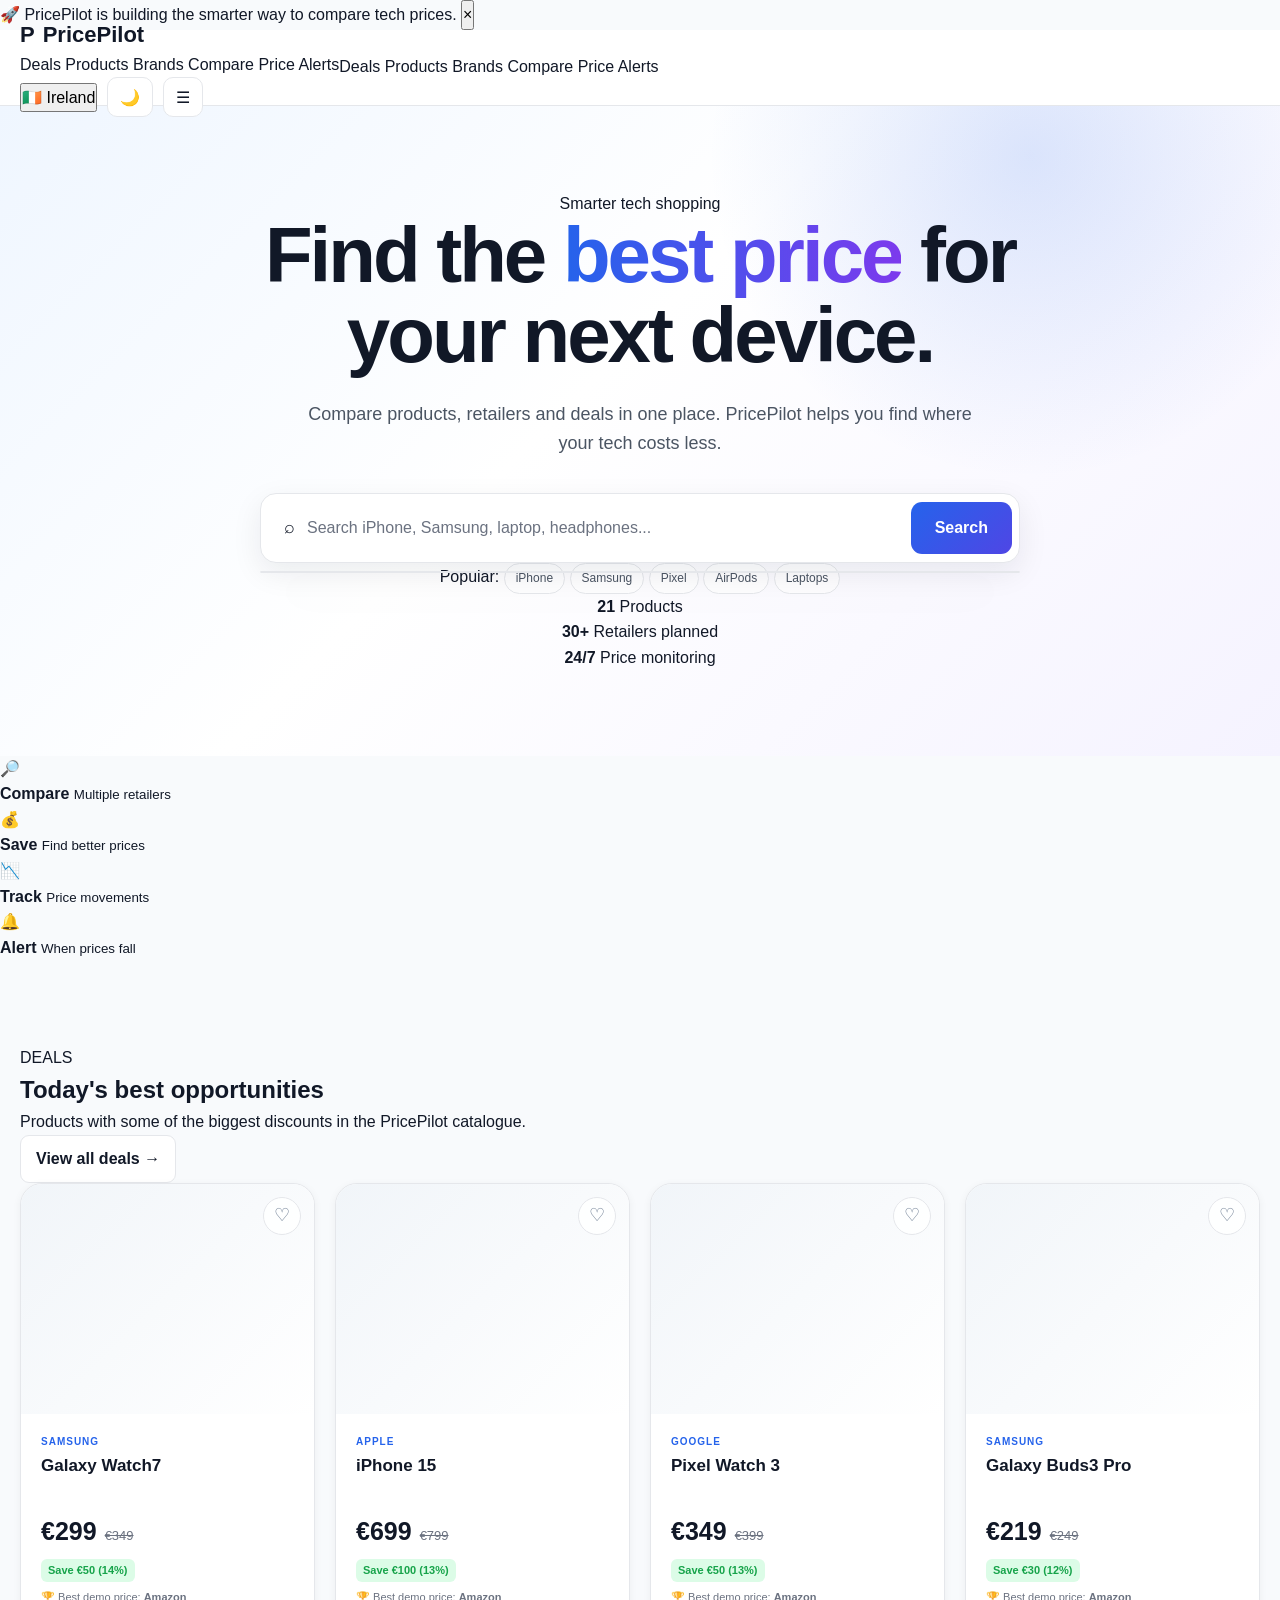
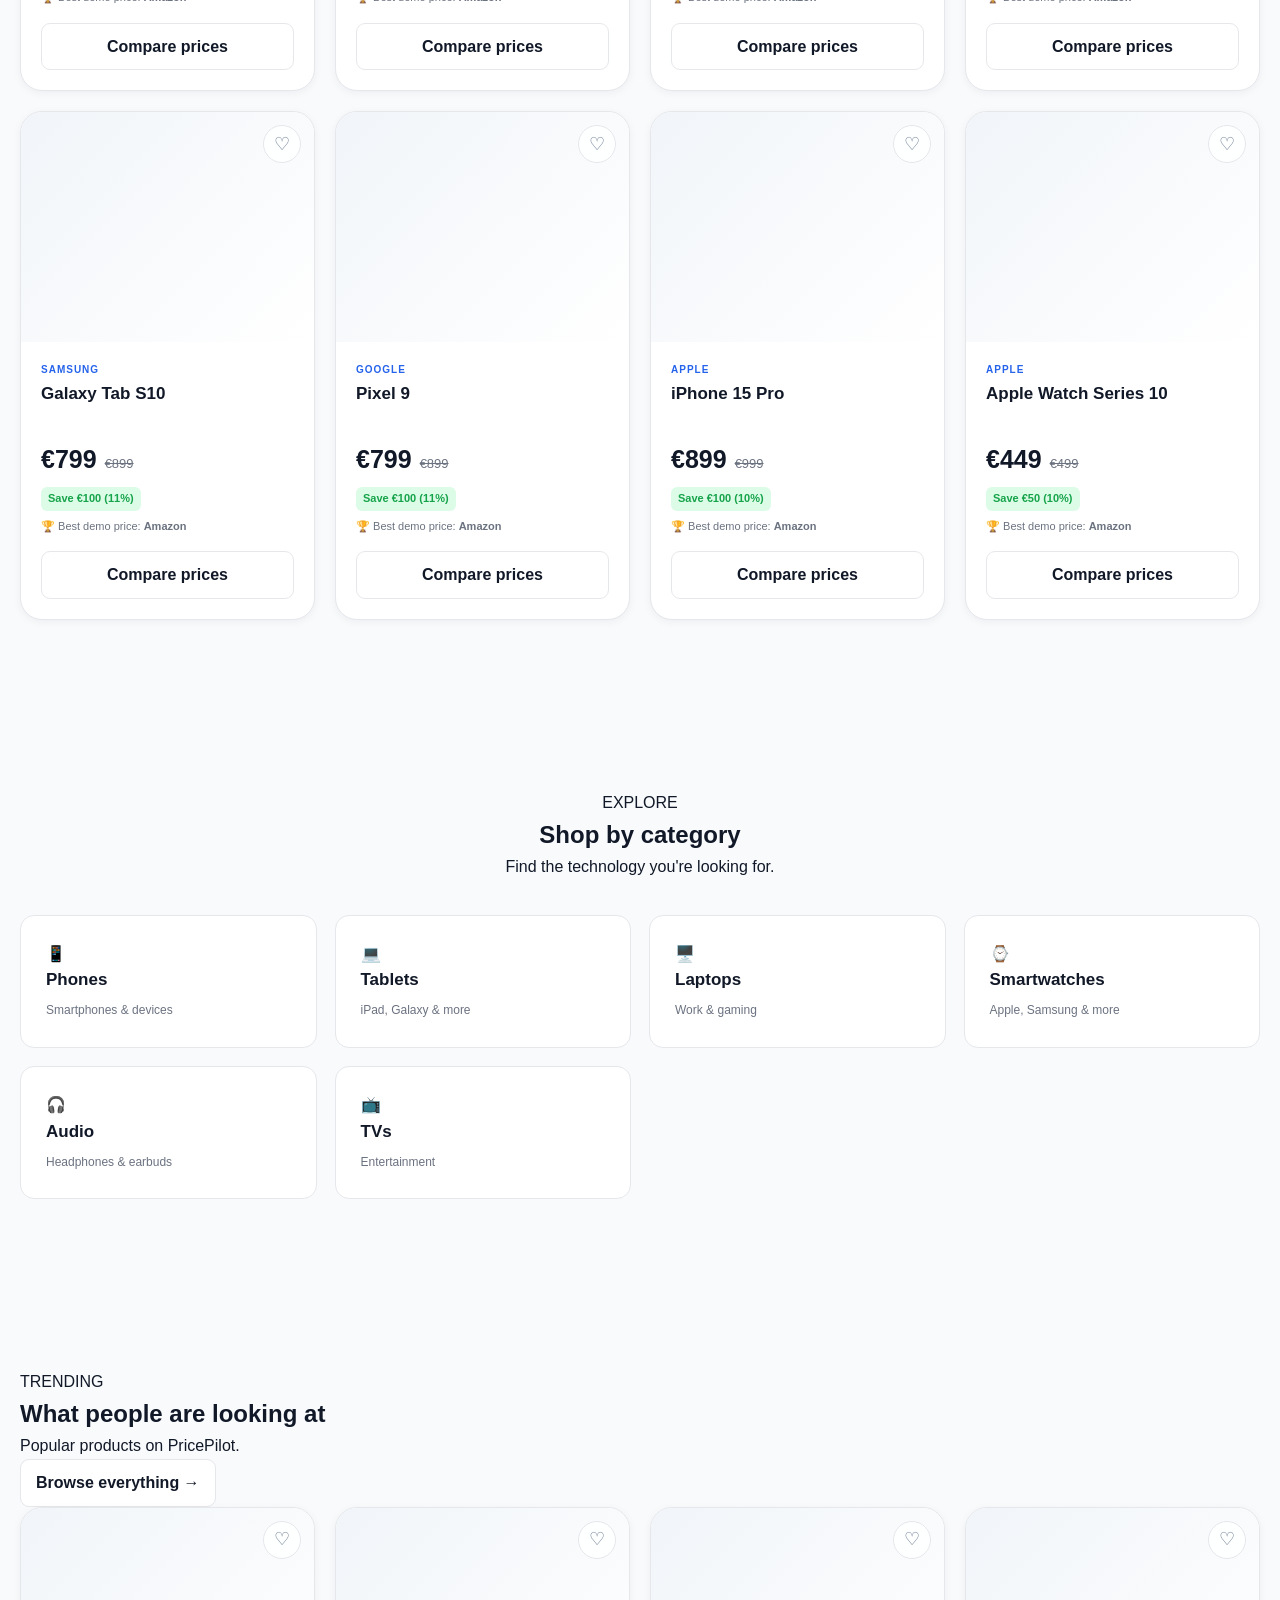
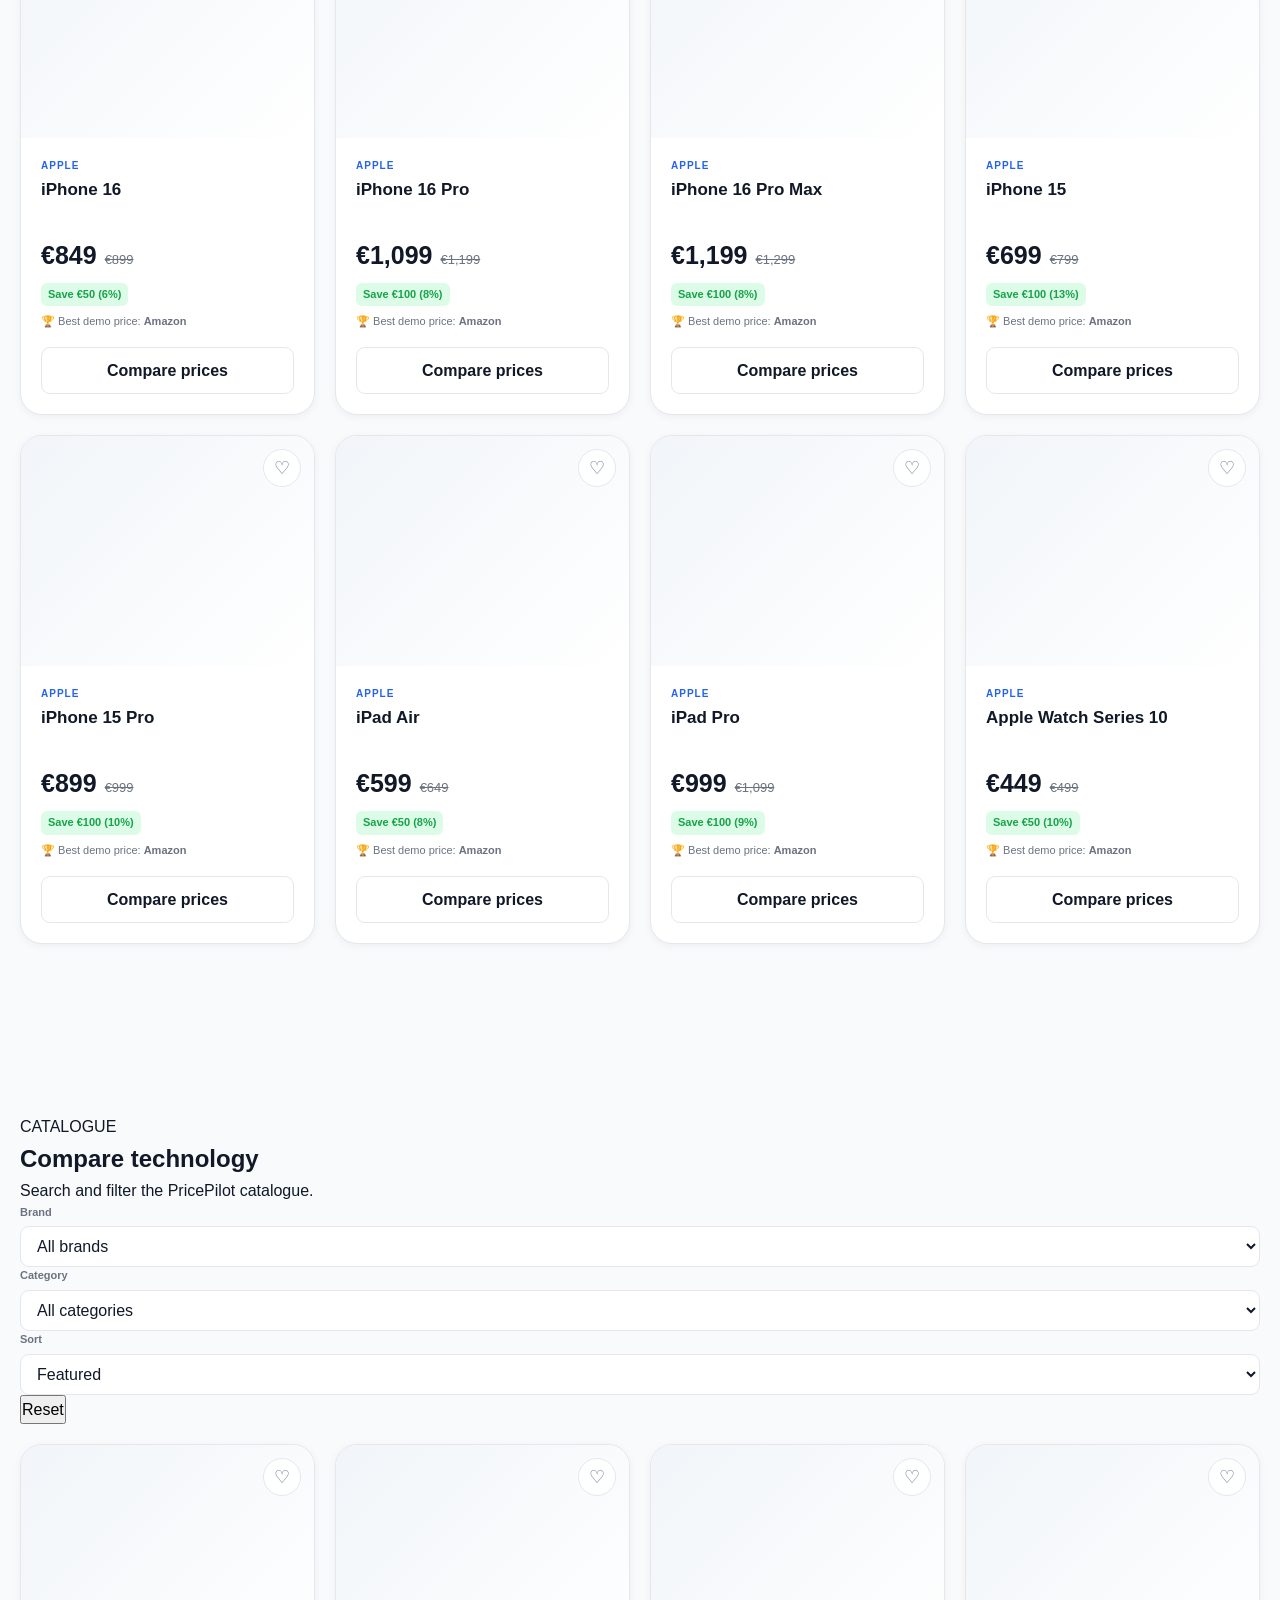
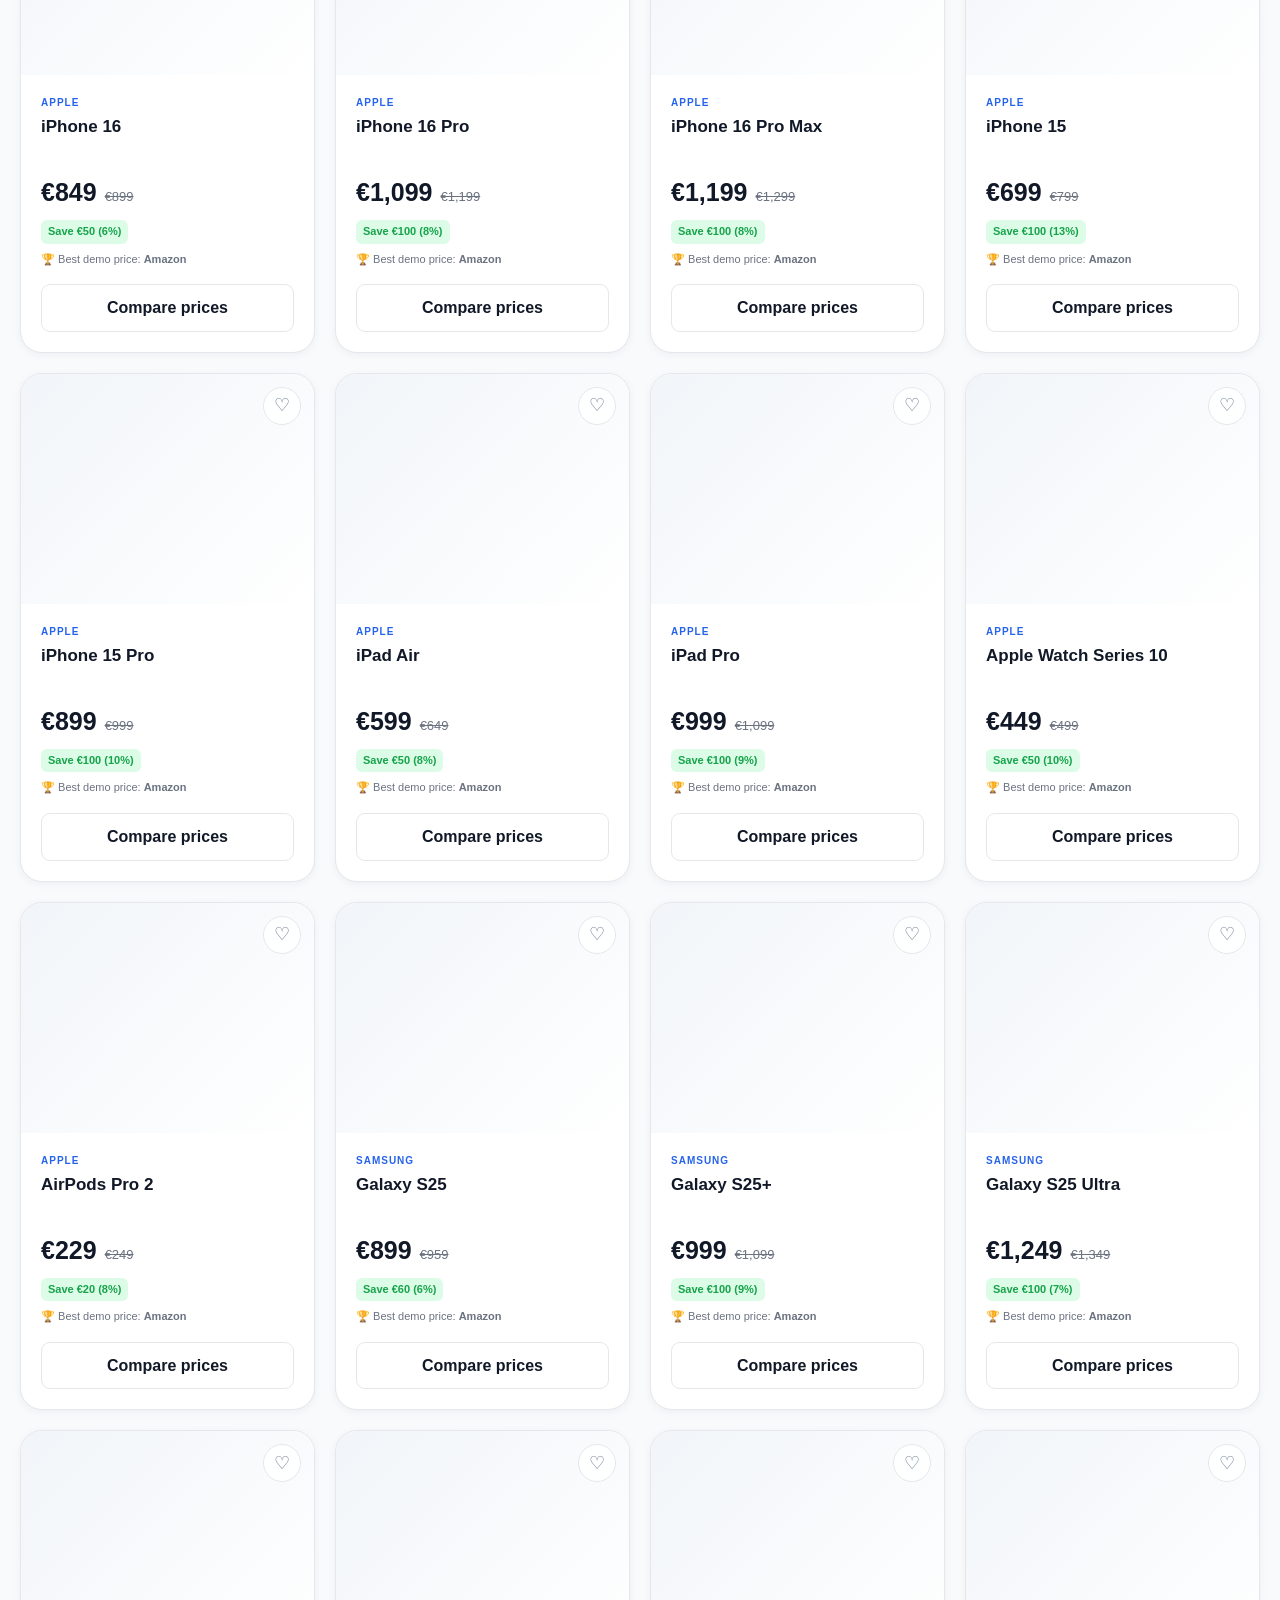
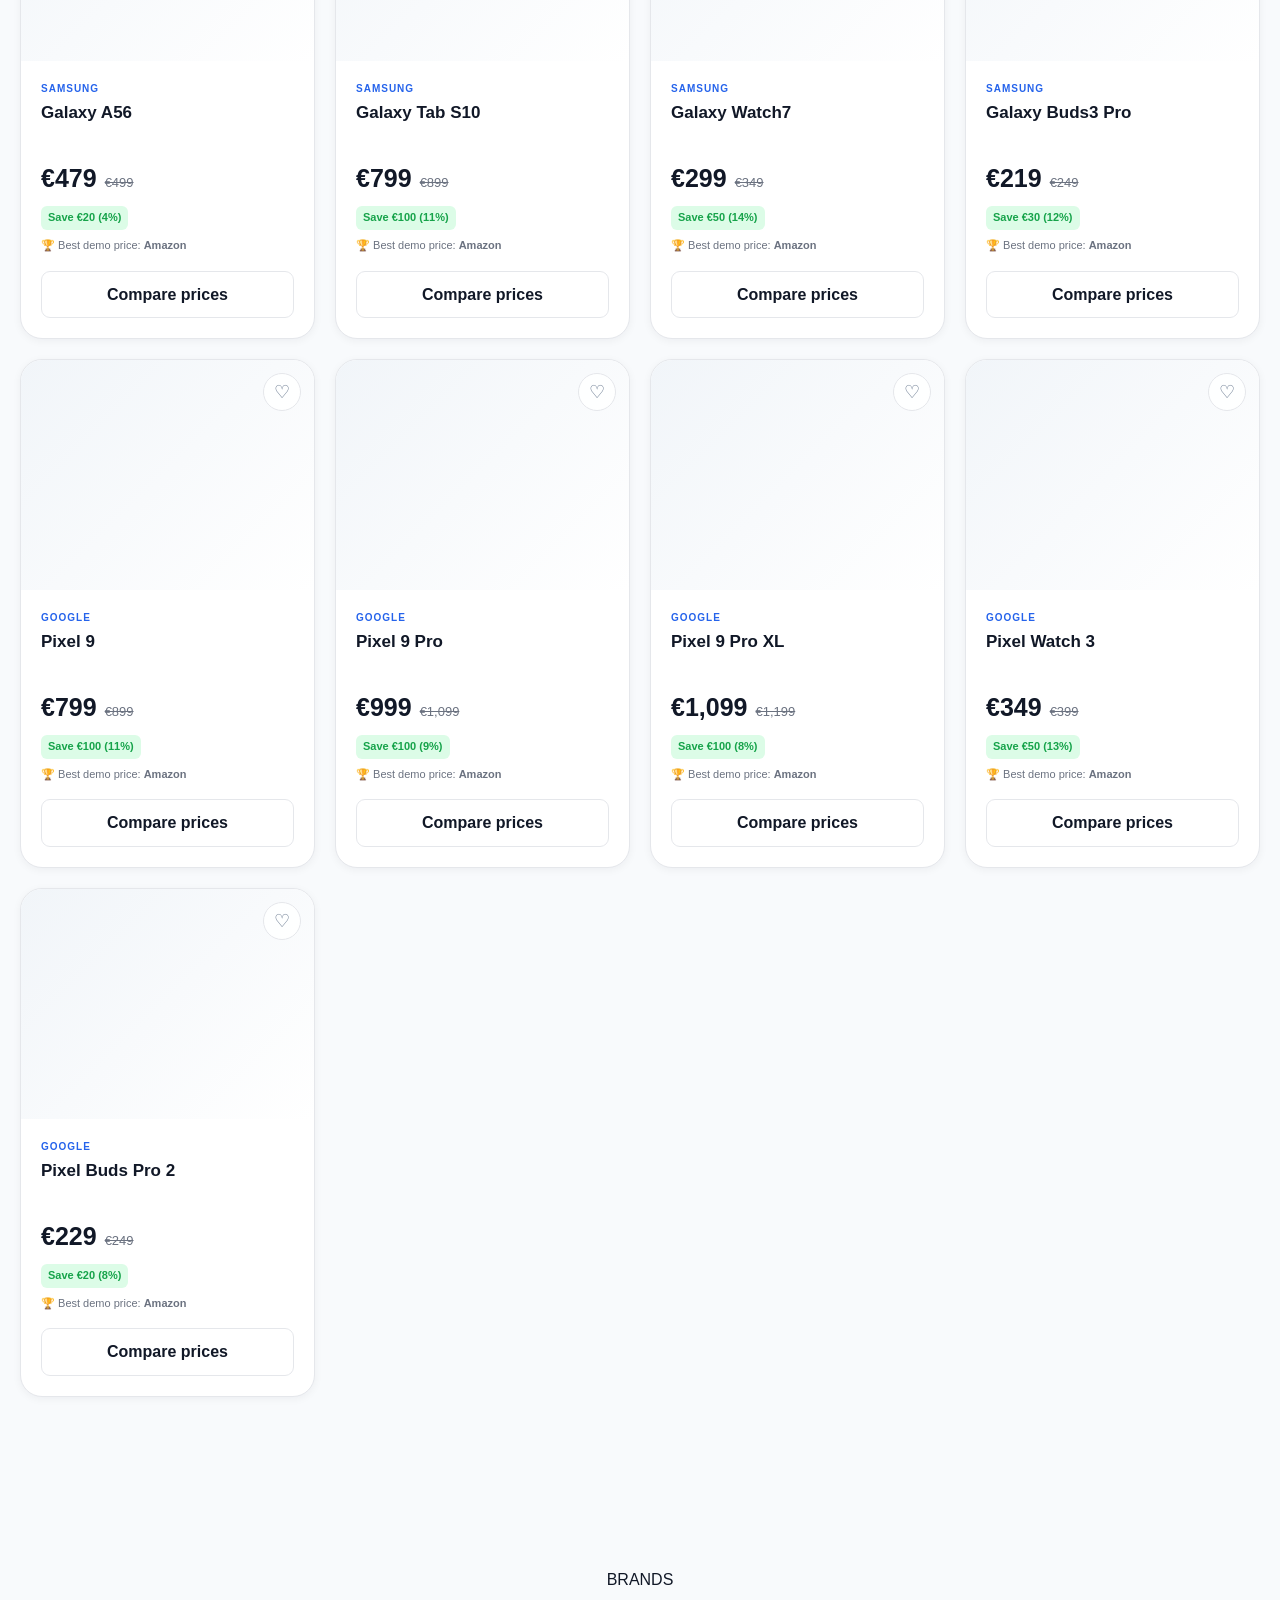
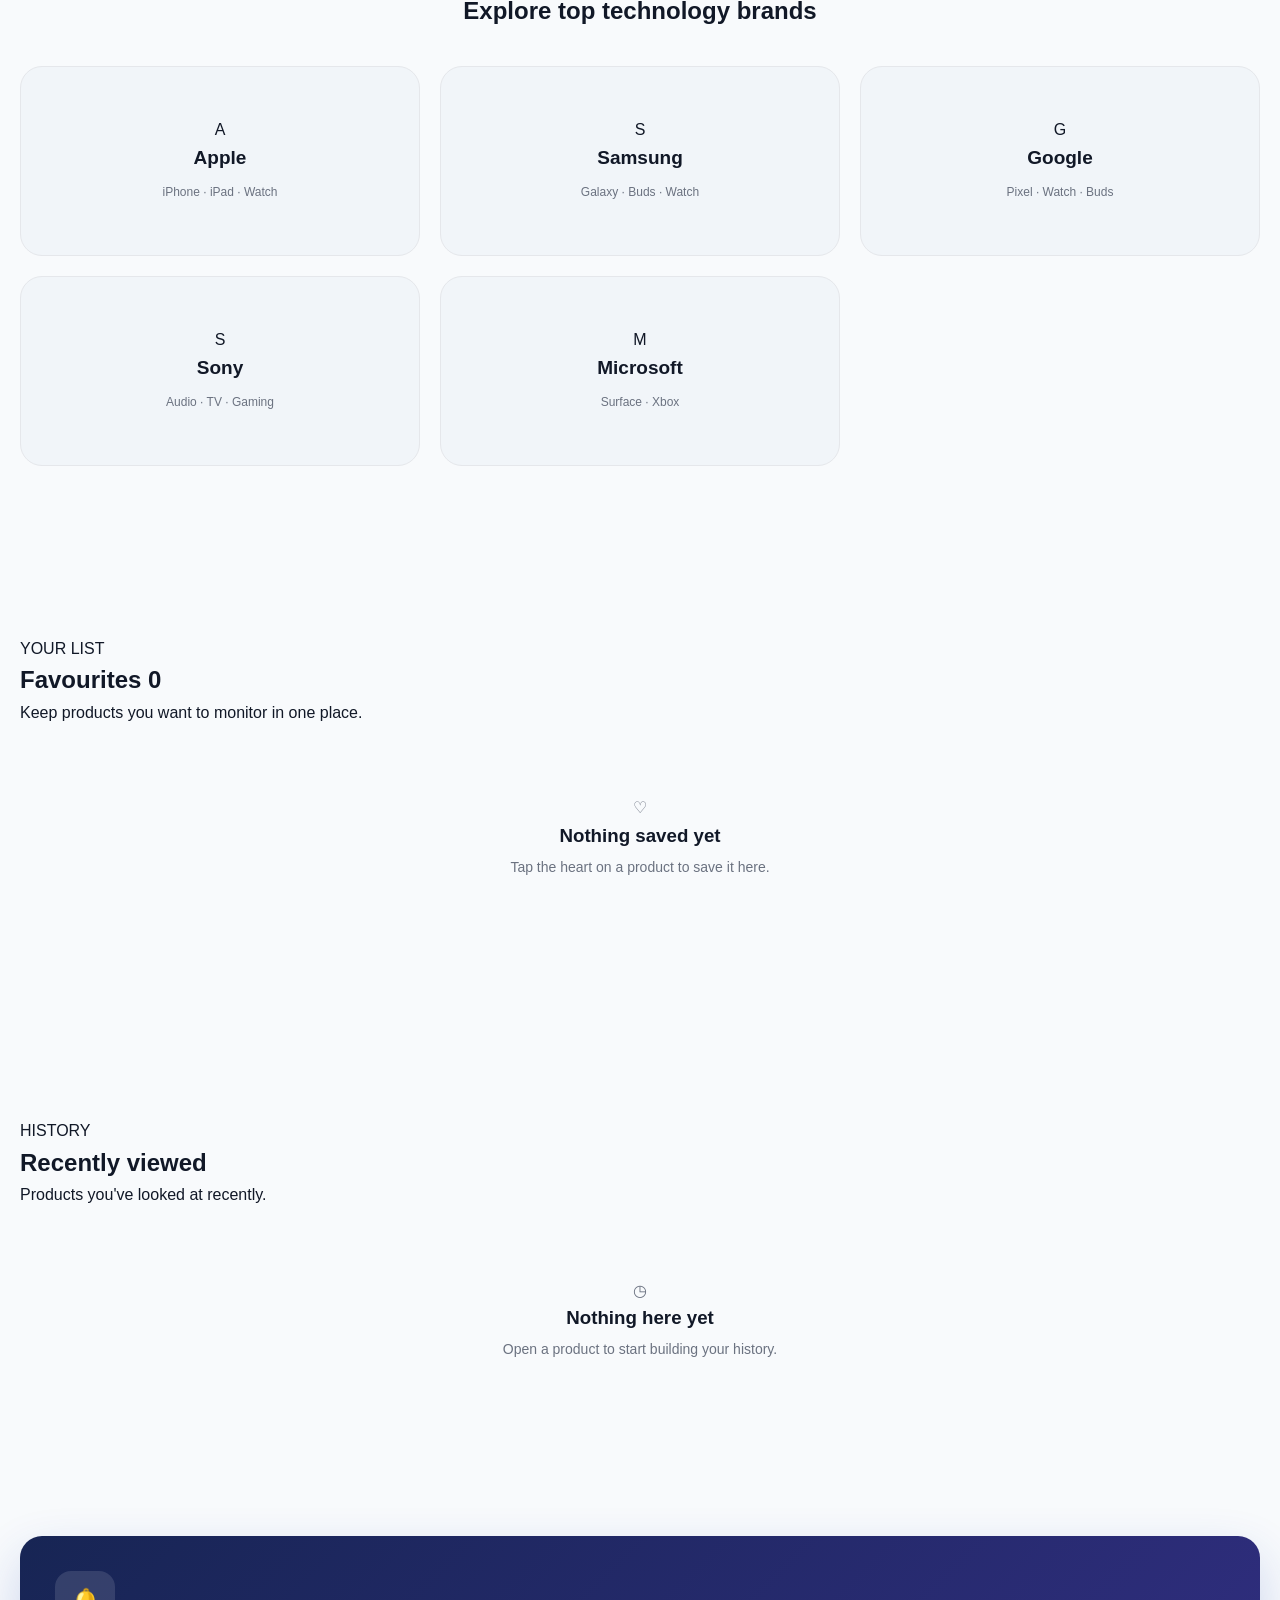
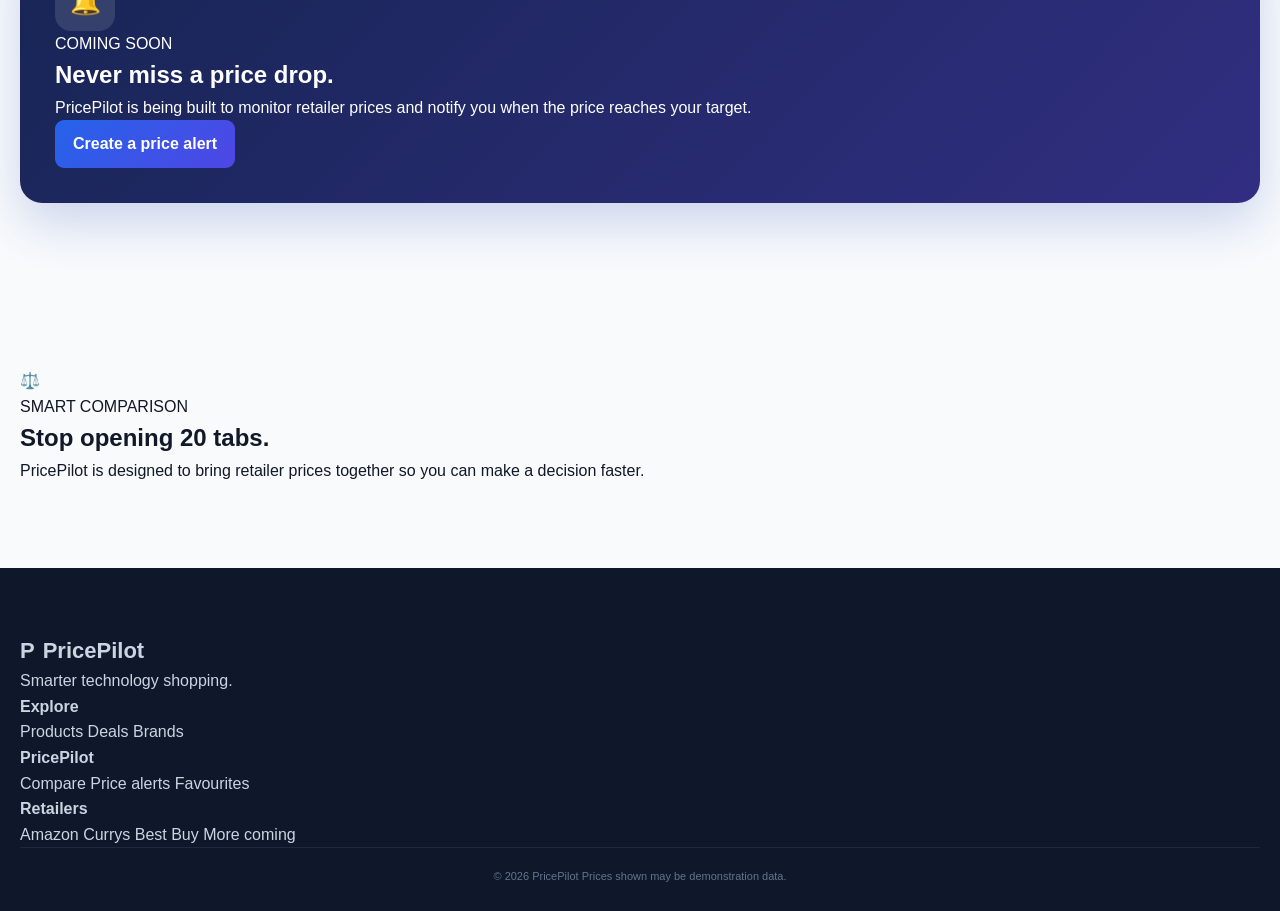
==== commit 8d0fc080: "Update print statement from 'Hello' to 'Goodbye'" ====
--- a/index.html
+++ b/index.html
@@ -2,180 +2,367 @@
 <html lang="en">
 <head>
     <meta charset="UTF-8">
-    <meta name="viewport" content="width=device-width, initial-scale=1.0">
-
-    <title>PricePilot | Compare Tech Prices</title>
+
+    <meta
+        name="viewport"
+        content="width=device-width, initial-scale=1.0"
+    >
 
     <meta
         name="description"
-        content="PricePilot compares technology prices and helps you find better deals."
+        content="PricePilot - Compare technology prices across retailers."
     >
 
-    <link rel="stylesheet" href="style.css">
+    <title>PricePilot — Compare Tech Prices</title>
+
+    <link
+        rel="stylesheet"
+        href="style.css"
+    >
 </head>
 
 <body>
 
-<!-- ================= NAVIGATION ================= -->
+<!-- =====================================================
+     TOP ANNOUNCEMENT
+===================================================== -->
+
+<div class="announcement">
+    <span>🚀</span>
+    PricePilot is building the smarter way to compare tech prices.
+    <button id="announcementClose">×</button>
+</div>
+
+
+<!-- =====================================================
+     NAVIGATION
+===================================================== -->
 
 <header class="navbar">
 
-    <a href="#home" class="logo">
-        <span class="logo-mark">✈</span>
-        <span>Price<span class="blue">Pilot</span></span>
-    </a>
-
-    <nav class="main-nav">
-        <a href="#home">Home</a>
+    <div class="nav-container">
+
+        <a
+            href="#"
+            class="logo"
+            id="logoButton"
+        >
+            <span class="logo-icon">P</span>
+
+            <span>
+                Price<span>Pilot</span>
+            </span>
+        </a>
+
+
+        <nav class="desktop-nav">
+
+            <a href="#deals">Deals</a>
+            <a href="#products">Products</a>
+            <a href="#brands">Brands</a>
+            <a href="#compare">Compare</a>
+            <a href="#alerts">Price Alerts</a>
+
+        </nav>
+
+
+        <div class="nav-actions">
+
+            <button
+                class="country-button"
+                id="countryButton"
+            >
+                🇮🇪 Ireland
+            </button>
+
+            <button
+                class="icon-button"
+                id="themeToggle"
+                aria-label="Toggle dark mode"
+            >
+                🌙
+            </button>
+
+            <button
+                class="icon-button"
+                id="mobileMenuButton"
+                aria-label="Open menu"
+            >
+                ☰
+            </button>
+
+        </div>
+
+    </div>
+
+
+    <div
+        class="mobile-menu"
+        id="mobileMenu"
+    >
+
+        <a href="#deals">Deals</a>
         <a href="#products">Products</a>
-        <a href="#deals">Deals</a>
-        <a href="#favourites">Favourites</a>
-    </nav>
-
-    <div class="nav-actions">
-
-        <button
-            id="themeToggle"
-            class="icon-button"
-            title="Toggle dark mode"
-        >
-            🌙
-        </button>
-
-        <a href="#favourites" class="favourite-nav">
-            ❤️ <span id="favouriteCount">0</span>
-        </a>
+        <a href="#brands">Brands</a>
+        <a href="#compare">Compare</a>
+        <a href="#alerts">Price Alerts</a>
 
     </div>
 
 </header>
 
 
-<!-- ================= MAIN ================= -->
+<!-- =====================================================
+     HERO
+===================================================== -->
 
 <main>
 
-    <!-- HERO -->
-
-    <section id="home" class="hero">
-
-        <div class="hero-background"></div>
-
-        <div class="hero-content">
-
-            <div class="hero-pill">
-                ⚡ Compare tech. Save money.
-            </div>
-
-            <h1>
-                Find the
-                <span>best price</span>
-                for your tech.
-            </h1>
-
-            <p>
-                Search phones, tablets, watches, earbuds and more.
-                PricePilot compares retailers to help you find the
-                better deal.
-            </p>
-
-            <div class="search-wrapper">
-
-                <div class="search-box">
-
-                    <span class="search-icon">🔎</span>
-
-                    <input
-                        id="searchInput"
-                        type="search"
-                        placeholder="Search iPhone, Galaxy, Pixel..."
-                        autocomplete="off"
-                    >
-
-                    <button
-                        id="clearSearch"
-                        class="clear-search hidden"
-                    >
-                        ✕
-                    </button>
-
-                    <button id="searchButton" class="search-button">
-                        Search
-                    </button>
-
-                </div>
-
-                <div id="suggestions" class="suggestions"></div>
-
-            </div>
-
-            <div class="popular-searches">
-
-                <span>Popular:</span>
-
-                <button class="quick-search" data-search="iPhone 16">
-                    iPhone 16
+<section class="hero">
+
+    <div class="hero-background"></div>
+
+    <div class="container hero-content">
+
+        <div class="hero-badge">
+            <span class="pulse"></span>
+            Smarter tech shopping
+        </div>
+
+
+        <h1>
+            Find the
+            <span>best price</span>
+            for your next device.
+        </h1>
+
+
+        <p class="hero-description">
+            Compare products, retailers and deals in one place.
+            PricePilot helps you find where your tech costs less.
+        </p>
+
+
+        <!-- SEARCH -->
+
+        <div class="search-wrapper">
+
+            <div class="search-box">
+
+                <span class="search-icon">⌕</span>
+
+                <input
+                    id="searchInput"
+                    type="search"
+                    autocomplete="off"
+                    placeholder="Search iPhone, Samsung, laptop, headphones..."
+                >
+
+                <button
+                    id="clearSearch"
+                    class="clear-search hidden"
+                >
+                    ×
                 </button>
 
-                <button class="quick-search" data-search="Galaxy S25">
-                    Galaxy S25
+                <button
+                    id="searchButton"
+                    class="search-button"
+                >
+                    Search
                 </button>
 
-                <button class="quick-search" data-search="Pixel 9">
-                    Pixel 9
-                </button>
-
-                <button class="quick-search" data-search="AirPods">
-                    AirPods
-                </button>
-
-            </div>
-
-        </div>
-
-    </section>
-
-
-    <!-- STATS -->
-
-    <section class="stats-section">
-
-        <div class="stats-container">
-
-            <div class="stat">
+            </div>
+
+
+            <div
+                class="suggestions"
+                id="suggestions"
+            ></div>
+
+        </div>
+
+
+        <!-- QUICK SEARCHES -->
+
+        <div class="quick-searches">
+
+            <span>Popular:</span>
+
+            <button
+                class="quick-search"
+                data-search="iPhone"
+            >
+                iPhone
+            </button>
+
+            <button
+                class="quick-search"
+                data-search="Samsung"
+            >
+                Samsung
+            </button>
+
+            <button
+                class="quick-search"
+                data-search="Pixel"
+            >
+                Pixel
+            </button>
+
+            <button
+                class="quick-search"
+                data-search="AirPods"
+            >
+                AirPods
+            </button>
+
+            <button
+                class="quick-search"
+                data-search="laptop"
+            >
+                Laptops
+            </button>
+
+        </div>
+
+
+        <!-- HERO STATS -->
+
+        <div class="hero-stats">
+
+            <div>
                 <strong id="productCount">0</strong>
                 <span>Products</span>
             </div>
 
-            <div class="stat">
-                <strong>3</strong>
-                <span>Major brands</span>
-            </div>
-
-            <div class="stat">
-                <strong>2</strong>
-                <span>Retailers</span>
-            </div>
-
-            <div class="stat">
+            <div>
+                <strong>30+</strong>
+                <span>Retailers planned</span>
+            </div>
+
+            <div>
                 <strong>24/7</strong>
-                <span>Price checking</span>
-            </div>
-
-        </div>
-
-    </section>
-
-
-    <!-- CATEGORIES -->
-
-    <section class="section categories-section">
-
-        <div class="section-title centered">
-
-            <span class="eyebrow">EXPLORE</span>
-
-            <h2>Shop by category</h2>
+                <span>Price monitoring</span>
+            </div>
+
+        </div>
+
+    </div>
+
+</section>
+
+
+<!-- =====================================================
+     TRUST STRIP
+===================================================== -->
+
+<section class="trust-strip">
+
+    <div class="container trust-grid">
+
+        <div class="trust-item">
+            <span>🔎</span>
+            <div>
+                <strong>Compare</strong>
+                <small>Multiple retailers</small>
+            </div>
+        </div>
+
+        <div class="trust-item">
+            <span>💰</span>
+            <div>
+                <strong>Save</strong>
+                <small>Find better prices</small>
+            </div>
+        </div>
+
+        <div class="trust-item">
+            <span>📉</span>
+            <div>
+                <strong>Track</strong>
+                <small>Price movements</small>
+            </div>
+        </div>
+
+        <div class="trust-item">
+            <span>🔔</span>
+            <div>
+                <strong>Alert</strong>
+                <small>When prices fall</small>
+            </div>
+        </div>
+
+    </div>
+
+</section>
+
+
+<!-- =====================================================
+     DEALS
+===================================================== -->
+
+<section
+    class="section"
+    id="deals"
+>
+
+    <div class="container">
+
+        <div class="section-header">
+
+            <div>
+                <span class="section-kicker">
+                    DEALS
+                </span>
+
+                <h2>
+                    Today's best opportunities
+                </h2>
+
+                <p>
+                    Products with some of the biggest
+                    discounts in the PricePilot catalogue.
+                </p>
+            </div>
+
+            <button
+                class="outline-button"
+                id="viewAllDeals"
+            >
+                View all deals →
+            </button>
+
+        </div>
+
+
+        <div
+            class="product-grid"
+            id="dealGrid"
+        ></div>
+
+    </div>
+
+</section>
+
+
+<!-- =====================================================
+     CATEGORIES
+===================================================== -->
+
+<section class="section soft-section">
+
+    <div class="container">
+
+        <div class="section-header centered">
+
+            <span class="section-kicker">
+                EXPLORE
+            </span>
+
+            <h2>
+                Shop by category
+            </h2>
 
             <p>
                 Find the technology you're looking for.
@@ -183,95 +370,151 @@
 
         </div>
 
+
         <div class="category-grid">
 
-            <button class="category-card" data-category="phone">
-                <span class="category-icon">📱</span>
+            <button
+                class="category-card"
+                data-category="phone"
+            >
+                <span>📱</span>
                 <strong>Phones</strong>
-                <small>iPhone, Galaxy & Pixel</small>
-            </button>
-
-            <button class="category-card" data-category="tablet">
-                <span class="category-icon">📲</span>
+                <small>Smartphones & devices</small>
+            </button>
+
+            <button
+                class="category-card"
+                data-category="tablet"
+            >
+                <span>💻</span>
                 <strong>Tablets</strong>
-                <small>iPad, Galaxy Tab & Pixel</small>
-            </button>
-
-            <button class="category-card" data-category="watch">
-                <span class="category-icon">⌚</span>
+                <small>iPad, Galaxy & more</small>
+            </button>
+
+            <button
+                class="category-card"
+                data-category="laptop"
+            >
+                <span>🖥️</span>
+                <strong>Laptops</strong>
+                <small>Work & gaming</small>
+            </button>
+
+            <button
+                class="category-card"
+                data-category="watch"
+            >
+                <span>⌚</span>
                 <strong>Smartwatches</strong>
-                <small>Apple, Samsung & Google</small>
-            </button>
-
-            <button class="category-card" data-category="audio">
-                <span class="category-icon">🎧</span>
+                <small>Apple, Samsung & more</small>
+            </button>
+
+            <button
+                class="category-card"
+                data-category="audio"
+            >
+                <span>🎧</span>
                 <strong>Audio</strong>
-                <small>AirPods, Buds & Pixel Buds</small>
-            </button>
-
-        </div>
-
-    </section>
-
-
-    <!-- TRENDING -->
-
-    <section class="section">
-
-        <div class="section-title">
-
-            <div>
-                <span class="eyebrow">TRENDING</span>
-                <h2>Popular right now</h2>
-            </div>
-
-            <button id="showAllProducts" class="outline-button">
-                View all
-            </button>
-
-        </div>
-
-        <div id="trendingGrid" class="product-grid"></div>
-
-    </section>
-
-
-    <!-- DEALS -->
-
-    <section id="deals" class="section deals-section">
-
-        <div class="section-title">
-
-            <div>
-                <span class="eyebrow">DEALS</span>
-                <h2>Best deals</h2>
-            </div>
-
-            <div class="deal-explanation">
-                🔥 Based on current demo prices
-            </div>
-
-        </div>
-
-        <div id="dealGrid" class="product-grid"></div>
-
-    </section>
-
-
-    <!-- PRODUCTS -->
-
-    <section id="products" class="section">
-
-        <div class="section-title">
-
-            <div>
-                <span class="eyebrow">COMPARE</span>
-                <h2>All products</h2>
-            </div>
-
-        </div>
-
-        <div class="filter-bar">
+                <small>Headphones & earbuds</small>
+            </button>
+
+            <button
+                class="category-card"
+                data-category="tv"
+            >
+                <span>📺</span>
+                <strong>TVs</strong>
+                <small>Entertainment</small>
+            </button>
+
+        </div>
+
+    </div>
+
+</section>
+
+
+<!-- =====================================================
+     TRENDING
+===================================================== -->
+
+<section class="section">
+
+    <div class="container">
+
+        <div class="section-header">
+
+            <div>
+
+                <span class="section-kicker">
+                    TRENDING
+                </span>
+
+                <h2>
+                    What people are looking at
+                </h2>
+
+                <p>
+                    Popular products on PricePilot.
+                </p>
+
+            </div>
+
+            <button
+                class="outline-button"
+                id="showAllProducts"
+            >
+                Browse everything →
+            </button>
+
+        </div>
+
+
+        <div
+            class="product-grid"
+            id="trendingGrid"
+        ></div>
+
+    </div>
+
+</section>
+
+
+<!-- =====================================================
+     PRODUCTS
+===================================================== -->
+
+<section
+    class="section soft-section"
+    id="products"
+>
+
+    <div class="container">
+
+        <div class="section-header">
+
+            <div>
+
+                <span class="section-kicker">
+                    CATALOGUE
+                </span>
+
+                <h2>
+                    Compare technology
+                </h2>
+
+                <p>
+                    Search and filter the PricePilot catalogue.
+                </p>
+
+            </div>
+
+        </div>
+
+
+        <!-- FILTER BAR -->
+
+        <div class="filter-panel">
 
             <div class="filter-group">
 
@@ -280,13 +523,35 @@
                 </label>
 
                 <select id="brandFilter">
-                    <option value="all">All brands</option>
-                    <option value="Apple">Apple</option>
-                    <option value="Samsung">Samsung</option>
-                    <option value="Google">Google</option>
+
+                    <option value="all">
+                        All brands
+                    </option>
+
+                    <option value="Apple">
+                        Apple
+                    </option>
+
+                    <option value="Samsung">
+                        Samsung
+                    </option>
+
+                    <option value="Google">
+                        Google
+                    </option>
+
+                    <option value="Sony">
+                        Sony
+                    </option>
+
+                    <option value="Microsoft">
+                        Microsoft
+                    </option>
+
                 </select>
 
             </div>
+
 
             <div class="filter-group">
 
@@ -295,14 +560,39 @@
                 </label>
 
                 <select id="categoryFilter">
-                    <option value="all">All categories</option>
-                    <option value="phone">Phones</option>
-                    <option value="tablet">Tablets</option>
-                    <option value="watch">Watches</option>
-                    <option value="audio">Audio</option>
+
+                    <option value="all">
+                        All categories
+                    </option>
+
+                    <option value="phone">
+                        Phones
+                    </option>
+
+                    <option value="tablet">
+                        Tablets
+                    </option>
+
+                    <option value="laptop">
+                        Laptops
+                    </option>
+
+                    <option value="watch">
+                        Smartwatches
+                    </option>
+
+                    <option value="audio">
+                        Audio
+                    </option>
+
+                    <option value="tv">
+                        TVs
+                    </option>
+
                 </select>
 
             </div>
+
 
             <div class="filter-group">
 
@@ -311,151 +601,310 @@
                 </label>
 
                 <select id="sortFilter">
-                    <option value="featured">Featured</option>
-                    <option value="price-low">Price: Low → High</option>
-                    <option value="price-high">Price: High → Low</option>
-                    <option value="saving">Biggest saving</option>
-                    <option value="rating">Highest rated</option>
-                    <option value="name">Name</option>
+
+                    <option value="featured">
+                        Featured
+                    </option>
+
+                    <option value="price-low">
+                        Price: Low → High
+                    </option>
+
+                    <option value="price-high">
+                        Price: High → Low
+                    </option>
+
+                    <option value="saving">
+                        Biggest saving
+                    </option>
+
+                    <option value="rating">
+                        Highest rated
+                    </option>
+
+                    <option value="name">
+                        Name
+                    </option>
+
                 </select>
 
             </div>
 
-            <button id="resetFilters" class="outline-button">
+
+            <button
+                class="reset-button"
+                id="resetFilters"
+            >
                 Reset
             </button>
 
         </div>
 
-        <div id="activeFilters" class="active-filters"></div>
-
-        <div id="productGrid" class="product-grid"></div>
-
-        <div id="noResults" class="empty-state hidden">
-
-            <div class="empty-icon">🔎</div>
-
-            <h3>No products found</h3>
+
+        <div
+            class="active-filters"
+            id="activeFilters"
+        ></div>
+
+
+        <div
+            class="product-grid"
+            id="productGrid"
+        ></div>
+
+
+        <div
+            class="no-results hidden"
+            id="noResults"
+        >
+
+            <div>🔍</div>
+
+            <h3>
+                No products found
+            </h3>
 
             <p>
-                Try a different product, brand or category.
+                Try changing your search or filters.
             </p>
 
-            <button id="resetSearch" class="primary-button">
-                Show all products
-            </button>
-
-        </div>
-
-    </section>
-
-
-    <!-- BRANDS -->
-
-    <section class="section brands-section">
-
-        <div class="section-title centered">
-
-            <span class="eyebrow">BRANDS</span>
-
-            <h2>Compare your favourite brands</h2>
+            <button
+                class="primary-button"
+                id="resetSearch"
+            >
+                Clear search
+            </button>
+
+        </div>
+
+    </div>
+
+</section>
+
+
+<!-- =====================================================
+     BRANDS
+===================================================== -->
+
+<section
+    class="section"
+    id="brands"
+>
+
+    <div class="container">
+
+        <div class="section-header centered">
+
+            <span class="section-kicker">
+                BRANDS
+            </span>
+
+            <h2>
+                Explore top technology brands
+            </h2>
+
+        </div>
+
+
+        <div class="brand-grid">
+
+            <button
+                class="brand-card"
+                data-brand="Apple"
+            >
+                <span class="brand-letter apple">
+                    A
+                </span>
+                <strong>Apple</strong>
+                <small>iPhone · iPad · Watch</small>
+            </button>
+
+            <button
+                class="brand-card"
+                data-brand="Samsung"
+            >
+                <span class="brand-letter samsung">
+                    S
+                </span>
+                <strong>Samsung</strong>
+                <small>Galaxy · Buds · Watch</small>
+            </button>
+
+            <button
+                class="brand-card"
+                data-brand="Google"
+            >
+                <span class="brand-letter google">
+                    G
+                </span>
+                <strong>Google</strong>
+                <small>Pixel · Watch · Buds</small>
+            </button>
+
+            <button
+                class="brand-card"
+                data-brand="Sony"
+            >
+                <span class="brand-letter sony">
+                    S
+                </span>
+                <strong>Sony</strong>
+                <small>Audio · TV · Gaming</small>
+            </button>
+
+            <button
+                class="brand-card"
+                data-brand="Microsoft"
+            >
+                <span class="brand-letter microsoft">
+                    M
+                </span>
+                <strong>Microsoft</strong>
+                <small>Surface · Xbox</small>
+            </button>
+
+        </div>
+
+    </div>
+
+</section>
+
+
+<!-- =====================================================
+     FAVOURITES
+===================================================== -->
+
+<section
+    class="section soft-section"
+    id="favourites"
+>
+
+    <div class="container">
+
+        <div class="section-header">
+
+            <div>
+
+                <span class="section-kicker">
+                    YOUR LIST
+                </span>
+
+                <h2>
+                    Favourites
+                    <span
+                        class="count-badge"
+                        id="favouriteCount"
+                    >
+                        0
+                    </span>
+                </h2>
+
+                <p>
+                    Keep products you want to monitor in one place.
+                </p>
+
+            </div>
+
+        </div>
+
+
+        <div
+            class="product-grid"
+            id="favouritesGrid"
+        ></div>
+
+
+        <div
+            class="empty-state"
+            id="emptyFavourites"
+        >
+
+            <div>♡</div>
+
+            <h3>
+                Nothing saved yet
+            </h3>
 
             <p>
-                Browse products from the biggest tech brands.
+                Tap the heart on a product to save it here.
             </p>
 
         </div>
 
-        <div class="brand-grid">
-
-            <button class="brand-card" data-brand="Apple">
-                <span class="brand-logo apple-logo"></span>
-                <strong>Apple</strong>
-                <small>iPhone, iPad, Watch & AirPods</small>
-            </button>
-
-            <button class="brand-card" data-brand="Samsung">
-                <span class="brand-logo samsung-logo">S</span>
-                <strong>Samsung</strong>
-                <small>Galaxy phones, tablets & wearables</small>
-            </button>
-
-            <button class="brand-card" data-brand="Google">
-                <span class="brand-logo google-logo">G</span>
-                <strong>Google</strong>
-                <small>Pixel phones, watch & earbuds</small>
-            </button>
-
-        </div>
-
-    </section>
-
-
-    <!-- FAVOURITES -->
-
-    <section id="favourites" class="section favourites-section">
-
-        <div class="section-title">
-
-            <div>
-                <span class="eyebrow">YOUR LIST</span>
-                <h2>Favourites</h2>
-            </div>
-
-        </div>
-
-        <div id="favouritesGrid" class="product-grid"></div>
-
-        <div id="emptyFavourites" class="empty-state">
-
-            <div class="empty-icon">❤️</div>
-
-            <h3>Your favourites are empty</h3>
+    </div>
+
+</section>
+
+
+<!-- =====================================================
+     RECENTLY VIEWED
+===================================================== -->
+
+<section class="section">
+
+    <div class="container">
+
+        <div class="section-header">
+
+            <div>
+
+                <span class="section-kicker">
+                    HISTORY
+                </span>
+
+                <h2>
+                    Recently viewed
+                </h2>
+
+                <p>
+                    Products you've looked at recently.
+                </p>
+
+            </div>
+
+        </div>
+
+
+        <div
+            class="product-grid"
+            id="recentGrid"
+        ></div>
+
+
+        <div
+            class="empty-state"
+            id="emptyRecent"
+        >
+
+            <div>◷</div>
+
+            <h3>
+                Nothing here yet
+            </h3>
 
             <p>
-                Save products by clicking the heart button.
+                Open a product to start building your history.
             </p>
 
         </div>
 
-    </section>
-
-
-    <!-- RECENTLY VIEWED -->
-
-    <section class="section recently-section">
-
-        <div class="section-title">
-
-            <div>
-                <span class="eyebrow">HISTORY</span>
-                <h2>Recently viewed</h2>
-            </div>
-
-        </div>
-
-        <div id="recentGrid" class="product-grid"></div>
-
-        <div id="emptyRecent" class="empty-state">
-
-            <div class="empty-icon">🕘</div>
-
-            <h3>Nothing here yet</h3>
-
-            <p>
-                Products you view will appear here.
-            </p>
-
-        </div>
-
-    </section>
-
-
-    <!-- DEAL ALERT -->
-
-    <section class="alert-section">
-
-        <div class="alert-content">
+    </div>
+
+</section>
+
+
+<!-- =====================================================
+     PRICE ALERT CTA
+===================================================== -->
+
+<section
+    class="alert-section"
+    id="alerts"
+>
+
+    <div class="container">
+
+        <div class="alert-card">
 
             <div class="alert-icon">
                 🔔
@@ -463,108 +912,198 @@
 
             <div>
 
-                <span class="eyebrow">
+                <span class="section-kicker">
                     COMING SOON
                 </span>
 
-                <h2>Never miss a price drop.</h2>
+                <h2>
+                    Never miss a price drop.
+                </h2>
 
                 <p>
-                    Price alerts will allow you to track a product
-                    and get notified when its price falls.
+                    PricePilot is being built to monitor
+                    retailer prices and notify you when
+                    the price reaches your target.
                 </p>
 
             </div>
 
             <button
+                class="primary-button"
                 id="alertButton"
-                class="primary-button"
-            >
-                Get notified
-            </button>
-
-        </div>
-
-    </section>
+            >
+                Create a price alert
+            </button>
+
+        </div>
+
+    </div>
+
+</section>
+
+
+<!-- =====================================================
+     COMPARE SECTION
+===================================================== -->
+
+<section
+    class="section"
+    id="compare"
+>
+
+    <div class="container">
+
+        <div class="compare-info">
+
+            <div class="compare-icon">
+                ⚖️
+            </div>
+
+            <div>
+
+                <span class="section-kicker">
+                    SMART COMPARISON
+                </span>
+
+                <h2>
+                    Stop opening 20 tabs.
+                </h2>
+
+                <p>
+                    PricePilot is designed to bring
+                    retailer prices together so you can
+                    make a decision faster.
+                </p>
+
+            </div>
+
+        </div>
+
+    </div>
+
+</section>
+
 
 </main>
 
 
-<!-- ================= FOOTER ================= -->
-
-<footer>
-
-    <div class="footer-content">
-
-        <div class="footer-column footer-about">
-
-            <a href="#home" class="logo footer-logo">
-                ✈ Price<span class="blue">Pilot</span>
+<!-- =====================================================
+     FOOTER
+===================================================== -->
+
+<footer class="footer">
+
+    <div class="container footer-grid">
+
+        <div class="footer-brand">
+
+            <div class="logo">
+                <span class="logo-icon">P</span>
+                <span>Price<span>Pilot</span></span>
+            </div>
+
+            <p>
+                Smarter technology shopping.
+            </p>
+
+        </div>
+
+
+        <div>
+
+            <h4>
+                Explore
+            </h4>
+
+            <a href="#products">
+                Products
             </a>
 
-            <p>
-                A smarter way to compare technology prices.
-            </p>
-
-            <div class="demo-notice">
-                ℹ️ Retailer prices currently use demo data.
-            </div>
-
-        </div>
-
-        <div class="footer-column">
-
-            <h3>Explore</h3>
-
-            <a href="#products">Products</a>
-            <a href="#deals">Deals</a>
-            <a href="#favourites">Favourites</a>
-
-        </div>
-
-        <div class="footer-column">
-
-            <h3>Brands</h3>
-
-            <a href="#products">Apple</a>
-            <a href="#products">Samsung</a>
-            <a href="#products">Google</a>
-
-        </div>
-
-        <div class="footer-column">
-
-            <h3>PricePilot</h3>
-
-            <a href="#home">About</a>
-            <a href="#home">How it works</a>
-            <a href="#home">Contact</a>
-
-        </div>
-
-    </div>
+            <a href="#deals">
+                Deals
+            </a>
+
+            <a href="#brands">
+                Brands
+            </a>
+
+        </div>
+
+
+        <div>
+
+            <h4>
+                PricePilot
+            </h4>
+
+            <a href="#compare">
+                Compare
+            </a>
+
+            <a href="#alerts">
+                Price alerts
+            </a>
+
+            <a href="#favourites">
+                Favourites
+            </a>
+
+        </div>
+
+
+        <div>
+
+            <h4>
+                Retailers
+            </h4>
+
+            <span>Amazon</span>
+            <span>Currys</span>
+            <span>Best Buy</span>
+            <span>More coming</span>
+
+        </div>
+
+    </div>
+
 
     <div class="footer-bottom">
-        © 2026 PricePilot. Built to make tech shopping smarter.
+
+        <div class="container">
+
+            <span>
+                © 2026 PricePilot
+            </span>
+
+            <span>
+                Prices shown may be demonstration data.
+            </span>
+
+        </div>
+
     </div>
 
 </footer>
 
 
-<!-- ================= PRODUCT MODAL ================= -->
-
-<div id="productModal" class="modal hidden">
+<!-- =====================================================
+     PRODUCT MODAL
+===================================================== -->
+
+<div
+    class="modal hidden"
+    id="productModal"
+>
 
     <div class="modal-overlay"></div>
 
-    <div class="modal-content">
+    <div class="modal-window">
 
         <button
+            class="modal-close"
             id="closeModal"
-            class="close-modal"
-            aria-label="Close"
         >
-            ✕
+            ×
         </button>
 
         <div id="modalContent"></div>
@@ -574,9 +1113,78 @@
 </div>
 
 
-<!-- TOAST -->
-
-<div id="toast" class="toast"></div>
+<!-- =====================================================
+     COUNTRY MODAL
+===================================================== -->
+
+<div
+    class="country-modal hidden"
+    id="countryModal"
+>
+
+    <div class="country-box">
+
+        <button
+            class="modal-close"
+            id="closeCountry"
+        >
+            ×
+        </button>
+
+        <h2>
+            Choose your market
+        </h2>
+
+        <p>
+            This will eventually determine which
+            retailers and currencies PricePilot uses.
+        </p>
+
+        <div class="country-options">
+
+            <button data-country="🇮🇪 Ireland">
+                🇮🇪 Ireland
+            </button>
+
+            <button data-country="🇬🇧 United Kingdom">
+                🇬🇧 United Kingdom
+            </button>
+
+            <button data-country="🇺🇸 United States">
+                🇺🇸 United States
+            </button>
+
+            <button data-country="🇨🇦 Canada">
+                🇨🇦 Canada
+            </button>
+
+            <button data-country="🇦🇺 Australia">
+                🇦🇺 Australia
+            </button>
+
+            <button data-country="🇩🇪 Germany">
+                🇩🇪 Germany
+            </button>
+
+            <button data-country="🇫🇷 France">
+                🇫🇷 France
+            </button>
+
+        </div>
+
+    </div>
+
+</div>
+
+
+<!-- =====================================================
+     TOAST
+===================================================== -->
+
+<div
+    class="toast"
+    id="toast"
+></div>
 
 
 <script src="script.js"></script>
--- a/style.css
+++ b/style.css
@@ -1,661 +1,1719 @@
+/* =========================================================
+   PRICEPILOT 3.0
+   COMPLETE STYLESHEET
+   ========================================================= */
+
+
+/* =========================================================
+   VARIABLES
+   ========================================================= */
+
+:root {
+
+    --primary: #2563eb;
+    --primary-dark: #1d4ed8;
+    --primary-light: #eff6ff;
+
+    --success: #16a34a;
+    --success-light: #dcfce7;
+
+    --danger: #dc2626;
+
+    --text: #111827;
+    --text-secondary: #4b5563;
+    --muted: #6b7280;
+
+    --bg: #f8fafc;
+    --surface: #ffffff;
+    --surface-secondary: #f1f5f9;
+
+    --border: #e5e7eb;
+
+    --shadow-sm:
+        0 2px 8px rgba(15, 23, 42, 0.05);
+
+    --shadow:
+        0 10px 30px rgba(15, 23, 42, 0.08);
+
+    --shadow-lg:
+        0 20px 60px rgba(15, 23, 42, 0.15);
+
+    --radius-sm: 8px;
+    --radius: 14px;
+    --radius-lg: 22px;
+
+    --max-width: 1240px;
+
+    --transition:
+        0.2s ease;
+}
+
+
+/* =========================================================
+   DARK MODE
+   ========================================================= */
+
+body.dark {
+
+    --text: #f8fafc;
+    --text-secondary: #cbd5e1;
+    --muted: #94a3b8;
+
+    --bg: #0f172a;
+    --surface: #1e293b;
+    --surface-secondary: #172033;
+
+    --border: #334155;
+
+    --primary-light: #172554;
+
+    --shadow-sm:
+        0 2px 8px rgba(0, 0, 0, 0.2);
+
+    --shadow:
+        0 10px 30px rgba(0, 0, 0, 0.25);
+
+    --shadow-lg:
+        0 20px 60px rgba(0, 0, 0, 0.4);
+}
+
+
+/* =========================================================
+   RESET
+   ========================================================= */
+
 * {
     box-sizing: border-box;
     margin: 0;
     padding: 0;
 }
 
-:root {
-    --bg: #f5f7fb;
-    --card: #ffffff;
-    --text: #111827;
-    --muted: #6b7280;
-    --border: #e5e7eb;
-    --primary: #2563eb;
-    --primary-dark: #1d4ed8;
-    --success: #16a34a;
-    --danger: #dc2626;
-    --shadow: 0 10px 30px rgba(0,0,0,0.08);
-}
-
-body.dark {
-    --bg: #0b1120;
-    --card: #111827;
-    --text: #f9fafb;
-    --muted: #9ca3af;
-    --border: #263244;
-    --primary: #60a5fa;
-    --primary-dark: #3b82f6;
-    --shadow: 0 10px 30px rgba(0,0,0,0.35);
-}
-
 html {
     scroll-behavior: smooth;
 }
 
 body {
-    font-family: Arial, Helvetica, sans-serif;
+
+    font-family:
+        Inter,
+        -apple-system,
+        BlinkMacSystemFont,
+        "Segoe UI",
+        Roboto,
+        Arial,
+        sans-serif;
+
     background: var(--bg);
     color: var(--text);
-    line-height: 1.5;
-    transition: background 0.25s, color 0.25s;
-}
-
-/* NAVBAR */
+
+    line-height: 1.6;
+
+    transition:
+        background var(--transition),
+        color var(--transition);
+}
+
+button,
+input,
+select {
+    font: inherit;
+}
+
+button {
+    cursor: pointer;
+}
+
+a {
+    color: inherit;
+    text-decoration: none;
+}
+
+img {
+    max-width: 100%;
+    display: block;
+}
+
+
+/* =========================================================
+   UTILITY
+   ========================================================= */
+
+.hidden {
+    display: none !important;
+}
+
+.blue {
+    color: var(--primary);
+}
+
+.section {
+
+    width: min(
+        calc(100% - 40px),
+        var(--max-width)
+    );
+
+    margin: 0 auto;
+
+    padding: 85px 0;
+}
+
+.centered {
+    text-align: center;
+}
+
+
+/* =========================================================
+   NAVBAR
+   ========================================================= */
 
 .navbar {
+
+    height: 76px;
+
+    display: flex;
+    align-items: center;
+
+    padding:
+        0 max(20px, calc((100vw - 1240px) / 2));
+
+    background: var(--surface);
+
+    border-bottom:
+        1px solid var(--border);
+
     position: sticky;
     top: 0;
     z-index: 1000;
 
-    display: flex;
-    align-items: center;
-    justify-content: space-between;
-
-    padding: 16px 6%;
-
-    background: var(--card);
-    border-bottom: 1px solid var(--border);
+    backdrop-filter: blur(18px);
 }
 
 .logo {
+
     display: flex;
     align-items: center;
     gap: 8px;
 
     font-size: 22px;
     font-weight: 800;
-}
-
-.logo span:last-child {
+
+    white-space: nowrap;
+}
+
+.logo-mark {
+
+    width: 34px;
+    height: 34px;
+
+    display: grid;
+    place-items: center;
+
+    color: white;
+
+    background:
+        linear-gradient(
+            135deg,
+            #2563eb,
+            #7c3aed
+        );
+
+    border-radius: 10px;
+
+    font-size: 17px;
+}
+
+.main-nav {
+
+    display: flex;
+
+    align-items: center;
+
+    gap: 30px;
+
+    margin-left: auto;
+    margin-right: 35px;
+}
+
+.main-nav a {
+
+    color: var(--text-secondary);
+
+    font-size: 14px;
+
+    font-weight: 600;
+
+    transition:
+        color var(--transition);
+}
+
+.main-nav a:hover {
     color: var(--primary);
 }
 
-.logo-icon {
-    font-size: 24px;
-}
-
-.navbar nav {
-    display: flex;
-    gap: 28px;
-}
-
-.navbar nav a {
-    color: var(--text);
-    text-decoration: none;
-    font-weight: 600;
-}
-
-.navbar nav a:hover {
-    color: var(--primary);
-}
-
-.theme-button {
-    border: 1px solid var(--border);
-    background: var(--bg);
-    color: var(--text);
-
-    width: 42px;
-    height: 42px;
-
-    border-radius: 50%;
-    cursor: pointer;
-
-    font-size: 18px;
-}
-
-/* HERO */
-
-.hero {
-    min-height: 560px;
+.nav-actions {
 
     display: flex;
     align-items: center;
-    justify-content: center;
-
-    text-align: center;
-
-    padding: 80px 20px;
-
-    background:
-        radial-gradient(circle at top right, rgba(37,99,235,0.18), transparent 35%),
-        radial-gradient(circle at bottom left, rgba(59,130,246,0.12), transparent 35%),
-        var(--bg);
-}
-
-.hero-content {
-    max-width: 900px;
-    width: 100%;
-}
-
-.hero-badge {
-    display: inline-block;
-
-    padding: 8px 15px;
-    margin-bottom: 20px;
-
-    border-radius: 999px;
-
-    background: rgba(37,99,235,0.1);
-    color: var(--primary);
-
-    font-weight: 700;
-}
-
-.hero h1 {
-    font-size: clamp(42px, 7vw, 78px);
-    line-height: 1.05;
-    margin-bottom: 22px;
-    letter-spacing: -3px;
-}
-
-.hero h1 span {
-    color: var(--primary);
-}
-
-.hero p {
-    max-width: 680px;
-    margin: 0 auto 35px;
-
-    color: var(--muted);
-    font-size: 19px;
-}
-
-/* SEARCH */
-
-.search-container {
-    display: flex;
-
-    max-width: 720px;
-    margin: auto;
-
-    background: var(--card);
-
-    border: 1px solid var(--border);
-    border-radius: 16px;
-
-    padding: 7px;
-
-    box-shadow: var(--shadow);
-}
-
-.search-container input {
-    flex: 1;
-
-    border: none;
-    outline: none;
-
-    background: transparent;
-    color: var(--text);
-
-    padding: 16px;
-
-    font-size: 17px;
-}
-
-.search-container button {
-    border: none;
-
-    background: var(--primary);
-    color: white;
-
-    padding: 0 26px;
-
-    border-radius: 11px;
-
-    font-size: 16px;
-    font-weight: 700;
-
-    cursor: pointer;
-}
-
-.search-container button:hover {
-    background: var(--primary-dark);
-}
-
-.suggestions {
-    max-width: 720px;
-    margin: 5px auto 0;
-
-    text-align: left;
-
-    background: var(--card);
-
-    border-radius: 10px;
-
-    overflow: hidden;
-
-    box-shadow: var(--shadow);
-
-    position: relative;
-    z-index: 20;
-}
-
-.suggestion {
-    padding: 12px 16px;
-
-    border-bottom: 1px solid var(--border);
-
-    cursor: pointer;
-}
-
-.suggestion:hover {
-    background: var(--bg);
-}
-
-.popular-searches {
-    margin-top: 18px;
-
-    display: flex;
-    justify-content: center;
-    align-items: center;
-
-    flex-wrap: wrap;
-    gap: 8px;
-
-    color: var(--muted);
-}
-
-.quick-search {
-    border: 1px solid var(--border);
-
-    background: var(--card);
-    color: var(--text);
-
-    border-radius: 999px;
-
-    padding: 7px 13px;
-
-    cursor: pointer;
-}
-
-.quick-search:hover {
-    border-color: var(--primary);
-    color: var(--primary);
-}
-
-/* GENERAL SECTIONS */
-
-.categories,
-.products-section,
-.deals-section,
-.brands-section,
-.favourites-section {
-    max-width: 1200px;
-
-    margin: auto;
-
-    padding: 75px 25px;
-}
-
-.categories h2,
-.brands-section h2 {
-    text-align: center;
-
-    margin-bottom: 30px;
-
-    font-size: 32px;
-}
-
-.section-heading {
-    display: flex;
-
-    justify-content: space-between;
-    align-items: end;
-
-    gap: 20px;
-
-    margin-bottom: 30px;
-}
-
-.section-heading h2 {
-    font-size: 34px;
-}
-
-.section-label {
-    color: var(--primary);
-
-    font-size: 13px;
-    font-weight: 800;
-
-    letter-spacing: 1.5px;
-}
-
-/* CATEGORIES */
-
-.category-grid {
-    display: grid;
-
-    grid-template-columns: repeat(4, 1fr);
-
-    gap: 18px;
-}
-
-.category-card {
-    border: 1px solid var(--border);
-
-    background: var(--card);
-    color: var(--text);
-
-    border-radius: 18px;
-
-    padding: 28px 20px;
-
-    cursor: pointer;
-
-    text-align: left;
-
-    transition: transform 0.2s, box-shadow 0.2s;
-}
-
-.category-card:hover {
-    transform: translateY(-5px);
-    box-shadow: var(--shadow);
-}
-
-.category-card:first-line {
-    font-size: 35px;
-}
-
-.category-card strong {
-    display: block;
-
-    margin-top: 12px;
-
-    font-size: 18px;
-}
-
-.category-card small {
-    color: var(--muted);
-}
-
-/* FILTERS */
-
-.filters {
-    display: flex;
     gap: 10px;
-    flex-wrap: wrap;
-}
-
-.filters select {
-    border: 1px solid var(--border);
-
-    background: var(--card);
-    color: var(--text);
-
-    border-radius: 9px;
-
-    padding: 10px 12px;
-
-    cursor: pointer;
-}
-
-/* PRODUCTS */
-
-.product-grid {
-    display: grid;
-
-    grid-template-columns: repeat(4, 1fr);
-
-    gap: 20px;
-}
-
-.product-card {
-    position: relative;
-
-    background: var(--card);
-
-    border: 1px solid var(--border);
-
-    border-radius: 18px;
-
-    overflow: hidden;
-
-    transition: transform 0.2s, box-shadow 0.2s;
-}
-
-.product-card:hover {
-    transform: translateY(-5px);
-    box-shadow: var(--shadow);
-}
-
-.product-image {
-    height: 220px;
-
-    display: flex;
+}
+
+.icon-button,
+.favourite-nav {
+
+    height: 40px;
+
+    padding: 0 12px;
+
+    display: inline-flex;
     align-items: center;
     justify-content: center;
 
+    border-radius: 10px;
+
+    border:
+        1px solid var(--border);
+
+    background: var(--surface);
+
+    color: var(--text);
+
+    transition:
+        transform var(--transition),
+        background var(--transition);
+}
+
+.icon-button:hover,
+.favourite-nav:hover {
+
+    transform: translateY(-2px);
+
+    background: var(--surface-secondary);
+}
+
+
+/* =========================================================
+   HERO
+   ========================================================= */
+
+.hero {
+
+    position: relative;
+
+    min-height: 650px;
+
+    display: flex;
+
+    align-items: center;
+
+    justify-content: center;
+
+    overflow: hidden;
+
+    background:
+        linear-gradient(
+            135deg,
+            #eff6ff 0%,
+            #ffffff 45%,
+            #f5f3ff 100%
+        );
+}
+
+body.dark .hero {
+
+    background:
+        linear-gradient(
+            135deg,
+            #0f172a 0%,
+            #172554 50%,
+            #1e1b4b 100%
+        );
+}
+
+.hero-background {
+
+    position: absolute;
+
+    width: 700px;
+    height: 700px;
+
+    border-radius: 50%;
+
+    background:
+        radial-gradient(
+            circle,
+            rgba(37, 99, 235, 0.16),
+            transparent 65%
+        );
+
+    top: -300px;
+    right: -100px;
+
+    pointer-events: none;
+}
+
+.hero-content {
+
+    width: min(
+        calc(100% - 40px),
+        900px
+    );
+
+    text-align: center;
+
+    position: relative;
+
+    z-index: 2;
+
+    padding: 80px 0;
+}
+
+.hero-pill {
+
+    display: inline-flex;
+
+    align-items: center;
+
+    padding: 7px 14px;
+
+    border-radius: 999px;
+
+    background: var(--primary-light);
+
+    color: var(--primary);
+
+    font-size: 13px;
+
+    font-weight: 700;
+
+    margin-bottom: 22px;
+}
+
+.hero h1 {
+
+    font-size:
+        clamp(42px, 7vw, 78px);
+
+    line-height: 1.02;
+
+    letter-spacing: -3px;
+
+    font-weight: 900;
+
+    max-width: 900px;
+
+    margin: 0 auto 25px;
+}
+
+.hero h1 span {
+
+    background:
+        linear-gradient(
+            90deg,
+            #2563eb,
+            #7c3aed
+        );
+
+    -webkit-background-clip: text;
+    background-clip: text;
+
+    color: transparent;
+}
+
+.hero p {
+
+    max-width: 670px;
+
+    margin: 0 auto 35px;
+
+    color: var(--text-secondary);
+
+    font-size: 18px;
+}
+
+
+/* =========================================================
+   SEARCH
+   ========================================================= */
+
+.search-wrapper {
+
+    max-width: 760px;
+
+    margin: 0 auto;
+
+    position: relative;
+}
+
+.search-box {
+
+    display: flex;
+
+    align-items: center;
+
+    background: var(--surface);
+
+    border:
+        1px solid var(--border);
+
+    border-radius: 16px;
+
+    padding: 7px;
+
+    box-shadow: var(--shadow);
+
+    transition:
+        box-shadow var(--transition),
+        border var(--transition);
+}
+
+.search-box:focus-within {
+
+    border-color:
+        var(--primary);
+
+    box-shadow:
+        0 0 0 4px
+        rgba(37, 99, 235, 0.12),
+        var(--shadow);
+}
+
+.search-icon {
+
+    margin-left: 16px;
+
+    font-size: 18px;
+}
+
+.search-box input {
+
+    flex: 1;
+
+    min-width: 0;
+
+    border: none;
+
+    outline: none;
+
+    background: transparent;
+
+    color: var(--text);
+
+    padding: 14px 12px;
+
+    font-size: 16px;
+}
+
+.search-box input::placeholder {
+    color: var(--muted);
+}
+
+.search-button {
+
+    border: none;
+
+    background:
+        linear-gradient(
+            135deg,
+            #2563eb,
+            #4f46e5
+        );
+
+    color: white;
+
+    padding: 13px 24px;
+
+    border-radius: 11px;
+
+    font-weight: 700;
+
+    transition:
+        transform var(--transition),
+        box-shadow var(--transition);
+}
+
+.search-button:hover {
+
+    transform: translateY(-2px);
+
+    box-shadow:
+        0 8px 20px
+        rgba(37, 99, 235, 0.25);
+}
+
+.clear-search {
+
+    border: none;
+
+    background: transparent;
+
+    color: var(--muted);
+
+    padding: 8px;
+}
+
+.suggestions {
+
+    position: absolute;
+
+    left: 0;
+    right: 0;
+
+    top: calc(100% + 8px);
+
+    background: var(--surface);
+
+    border:
+        1px solid var(--border);
+
+    border-radius: 14px;
+
+    box-shadow: var(--shadow-lg);
+
+    overflow: hidden;
+
+    z-index: 100;
+
+    text-align: left;
+}
+
+.suggestion {
+
+    padding: 13px 18px;
+
+    display: flex;
+
+    align-items: center;
+
+    gap: 5px;
+
+    cursor: pointer;
+
+    border-bottom:
+        1px solid var(--border);
+
+    transition:
+        background var(--transition);
+}
+
+.suggestion:last-child {
+    border-bottom: none;
+}
+
+.suggestion:hover {
+    background: var(--surface-secondary);
+}
+
+.suggestion span {
+    color: var(--muted);
+}
+
+.popular-searches {
+
+    display: flex;
+
+    align-items: center;
+
+    justify-content: center;
+
+    flex-wrap: wrap;
+
+    gap: 8px;
+
+    margin-top: 18px;
+
+    color: var(--muted);
+
+    font-size: 13px;
+}
+
+.quick-search {
+
+    border:
+        1px solid var(--border);
+
+    background:
+        rgba(255,255,255,0.7);
+
+    color: var(--text-secondary);
+
+    border-radius: 999px;
+
+    padding: 5px 11px;
+
+    font-size: 12px;
+
+    transition:
+        background var(--transition),
+        color var(--transition);
+}
+
+body.dark .quick-search {
+    background: var(--surface);
+}
+
+.quick-search:hover {
+
+    color: var(--primary);
+
+    border-color:
+        var(--primary);
+}
+
+
+/* =========================================================
+   STATS
+   ========================================================= */
+
+.stats-section {
+
+    background: var(--surface);
+
+    border-bottom:
+        1px solid var(--border);
+
+    border-top:
+        1px solid var(--border);
+}
+
+.stats-container {
+
+    width: min(
+        calc(100% - 40px),
+        1000px
+    );
+
+    margin: auto;
+
+    min-height: 130px;
+
+    display: grid;
+
+    grid-template-columns:
+        repeat(4, 1fr);
+
+    align-items: center;
+
+    text-align: center;
+}
+
+.stat {
+
     padding: 20px;
 
-    background: var(--bg);
+    border-right:
+        1px solid var(--border);
+}
+
+.stat:last-child {
+    border-right: none;
+}
+
+.stat strong {
+
+    display: block;
+
+    font-size: 27px;
+
+    font-weight: 850;
+
+    color: var(--primary);
+}
+
+.stat span {
+
+    color: var(--muted);
+
+    font-size: 13px;
+}
+
+
+/* =========================================================
+   SECTION TITLES
+   ========================================================= */
+
+.section-title {
+
+    display: flex;
+
+    align-items: flex-end;
+
+    justify-content: space-between;
+
+    gap: 20px;
+
+    margin-bottom: 35px;
+}
+
+.section-title.centered {
+
+    display: block;
+}
+
+.eyebrow {
+
+    display: block;
+
+    color: var(--primary);
+
+    font-size: 11px;
+
+    font-weight: 800;
+
+    letter-spacing: 1.5px;
+
+    margin-bottom: 7px;
+}
+
+.section-title h2 {
+
+    font-size:
+        clamp(28px, 4vw, 42px);
+
+    letter-spacing: -1px;
+
+    line-height: 1.1;
+}
+
+.section-title p {
+
+    color: var(--muted);
+
+    margin-top: 10px;
+}
+
+.deal-explanation {
+
+    font-size: 13px;
+
+    color: var(--muted);
+
+    background: var(--surface-secondary);
+
+    padding: 8px 12px;
+
+    border-radius: 8px;
+}
+
+
+/* =========================================================
+   CATEGORIES
+   ========================================================= */
+
+.category-grid {
+
+    display: grid;
+
+    grid-template-columns:
+        repeat(4, 1fr);
+
+    gap: 18px;
+
+    margin-top: 35px;
+}
+
+.category-card {
+
+    text-align: left;
+
+    padding: 25px;
+
+    border:
+        1px solid var(--border);
+
+    background: var(--surface);
+
+    border-radius: var(--radius);
+
+    color: var(--text);
+
+    transition:
+        transform var(--transition),
+        box-shadow var(--transition),
+        border var(--transition);
+}
+
+.category-card:hover {
+
+    transform:
+        translateY(-5px);
+
+    border-color:
+        rgba(37,99,235,0.35);
+
+    box-shadow:
+        var(--shadow);
+}
+
+.category-icon {
+
+    width: 50px;
+    height: 50px;
+
+    display: grid;
+    place-items: center;
+
+    background:
+        var(--primary-light);
+
+    border-radius: 14px;
+
+    font-size: 24px;
+
+    margin-bottom: 18px;
+}
+
+.category-card strong {
+
+    display: block;
+
+    font-size: 17px;
+
+    margin-bottom: 3px;
+}
+
+.category-card small {
+
+    color: var(--muted);
+
+    font-size: 12px;
+}
+
+
+/* =========================================================
+   PRODUCT GRID
+   ========================================================= */
+
+.product-grid {
+
+    display: grid;
+
+    grid-template-columns:
+        repeat(4, 1fr);
+
+    gap: 20px;
+}
+
+
+/* =========================================================
+   PRODUCT CARD
+   ========================================================= */
+
+.product-card {
+
+    position: relative;
+
+    background: var(--surface);
+
+    border:
+        1px solid var(--border);
+
+    border-radius: var(--radius-lg);
+
+    overflow: hidden;
+
+    transition:
+        transform var(--transition),
+        box-shadow var(--transition),
+        border var(--transition);
+
+    box-shadow: var(--shadow-sm);
+}
+
+.product-card:hover {
+
+    transform:
+        translateY(-6px);
+
+    box-shadow:
+        var(--shadow);
+
+    border-color:
+        rgba(37,99,235,0.25);
+}
+
+.product-image {
+
+    height: 230px;
+
+    display: grid;
+
+    place-items: center;
+
+    background:
+        linear-gradient(
+            135deg,
+            var(--surface-secondary),
+            var(--surface)
+        );
+
+    overflow: hidden;
 }
 
 .product-image img {
-    max-width: 100%;
-    max-height: 190px;
-
-    object-fit: contain;
+
+    width: 100%;
+    height: 100%;
+
+    object-fit: cover;
+
+    transition:
+        transform 0.35s ease;
+}
+
+.product-card:hover
+.product-image img {
+
+    transform: scale(1.04);
 }
 
 .product-info {
-    padding: 18px;
+
+    padding: 20px;
 }
 
 .product-brand {
+
     color: var(--primary);
 
+    text-transform: uppercase;
+
+    letter-spacing: 1px;
+
+    font-size: 10px;
+
+    font-weight: 800;
+
+    margin-bottom: 5px;
+}
+
+.product-name {
+
+    font-size: 17px;
+
+    line-height: 1.3;
+
+    min-height: 44px;
+
+    margin-bottom: 12px;
+}
+
+.price-row {
+
+    display: flex;
+
+    align-items: baseline;
+
+    gap: 8px;
+
+    margin-bottom: 5px;
+}
+
+.current-price {
+
+    font-size: 25px;
+
+    font-weight: 850;
+}
+
+.old-price {
+
+    color: var(--muted);
+
     font-size: 13px;
+
+    text-decoration: line-through;
+}
+
+.saving {
+
+    display: inline-block;
+
+    color: var(--success);
+
+    background: var(--success-light);
+
+    border-radius: 6px;
+
+    padding: 3px 7px;
+
+    font-size: 11px;
+
     font-weight: 800;
 
-    text-transform: uppercase;
-}
-
-.product-name {
-    font-size: 18px;
-
-    margin: 6px 0 12px;
-
-    min-height: 52px;
-}
-
-.price-row {
-    display: flex;
-
-    align-items: baseline;
-
-    gap: 8px;
-}
-
-.current-price {
-    font-size: 25px;
-    font-weight: 800;
-}
-
-.old-price {
+    margin-bottom: 7px;
+}
+
+.best-deal {
+
     color: var(--muted);
-    text-decoration: line-through;
-}
-
-.saving {
-    display: inline-block;
-
-    margin-top: 7px;
-
-    color: var(--success);
-
-    font-size: 13px;
+
+    font-size: 11px;
+
+    margin-bottom: 16px;
+}
+
+.compare-button {
+
+    width: 100%;
+
+    border:
+        1px solid var(--border);
+
+    background: var(--surface);
+
+    color: var(--text);
+
+    padding: 10px;
+
+    border-radius: 9px;
+
     font-weight: 700;
-}
-
-.best-deal {
-    display: inline-block;
-
-    margin-top: 12px;
-
-    padding: 5px 9px;
-
-    border-radius: 6px;
-
-    background: rgba(22,163,74,0.12);
-    color: var(--success);
-
-    font-size: 12px;
-    font-weight: 800;
+
+    transition:
+        background var(--transition),
+        color var(--transition),
+        border var(--transition);
+}
+
+.compare-button:hover {
+
+    background:
+        var(--primary);
+
+    color: white;
+
+    border-color:
+        var(--primary);
 }
 
 .favourite-button {
+
     position: absolute;
 
-    top: 12px;
-    right: 12px;
+    top: 13px;
+    right: 13px;
 
     width: 38px;
     height: 38px;
 
+    display: grid;
+    place-items: center;
+
+    border:
+        1px solid var(--border);
+
     border-radius: 50%;
 
+    background:
+        rgba(255,255,255,0.92);
+
+    color: #64748b;
+
+    font-size: 18px;
+
+    z-index: 5;
+
+    transition:
+        transform var(--transition),
+        color var(--transition);
+}
+
+body.dark .favourite-button {
+    background: rgba(30,41,59,0.9);
+}
+
+.favourite-button:hover {
+    transform: scale(1.08);
+}
+
+.favourite-button.active {
+    color: #ef4444;
+}
+
+
+/* =========================================================
+   FILTER BAR
+   ========================================================= */
+
+.filter-bar {
+
+    display: flex;
+
+    align-items: flex-end;
+
+    flex-wrap: wrap;
+
+    gap: 12px;
+
+    padding: 18px;
+
+    background: var(--surface);
+
+    border:
+        1px solid var(--border);
+
+    border-radius: var(--radius);
+
+    margin-bottom: 25px;
+}
+
+.filter-group {
+
+    display: flex;
+
+    flex-direction: column;
+
+    gap: 5px;
+}
+
+.filter-group label {
+
+    color: var(--muted);
+
+    font-size: 11px;
+
+    font-weight: 700;
+}
+
+.filter-group select {
+
+    min-width: 160px;
+
+    padding: 10px 12px;
+
+    border:
+        1px solid var(--border);
+
+    background: var(--surface);
+
+    color: var(--text);
+
+    border-radius: 9px;
+
+    outline: none;
+}
+
+.filter-group select:focus {
+
+    border-color:
+        var(--primary);
+}
+
+.outline-button {
+
+    border:
+        1px solid var(--border);
+
+    background: var(--surface);
+
+    color: var(--text);
+
+    padding: 10px 15px;
+
+    border-radius: 9px;
+
+    font-weight: 700;
+
+    transition:
+        background var(--transition),
+        color var(--transition);
+}
+
+.outline-button:hover {
+
+    background:
+        var(--primary);
+
+    color: white;
+
+    border-color:
+        var(--primary);
+}
+
+.active-filters {
+
+    display: flex;
+
+    gap: 7px;
+
+    flex-wrap: wrap;
+
+    margin-bottom: 20px;
+}
+
+
+/* =========================================================
+   EMPTY STATES
+   ========================================================= */
+
+.empty-state {
+
+    text-align: center;
+
+    padding: 70px 20px;
+
+    color: var(--muted);
+}
+
+.empty-icon {
+
+    width: 65px;
+    height: 65px;
+
+    margin: 0 auto 15px;
+
+    display: grid;
+    place-items: center;
+
+    background: var(--surface-secondary);
+
+    border-radius: 50%;
+
+    font-size: 25px;
+}
+
+.empty-state h3 {
+
+    color: var(--text);
+
+    margin-bottom: 5px;
+}
+
+.empty-state p {
+    font-size: 14px;
+}
+
+
+/* =========================================================
+   BRAND SECTION
+   ========================================================= */
+
+.brands-section {
+
+    background:
+        var(--surface);
+
+    width: 100%;
+
+    padding-left:
+        max(20px, calc((100vw - 1240px) / 2));
+
+    padding-right:
+        max(20px, calc((100vw - 1240px) / 2));
+}
+
+.brand-grid {
+
+    display: grid;
+
+    grid-template-columns:
+        repeat(3, 1fr);
+
+    gap: 20px;
+
+    margin-top: 35px;
+}
+
+.brand-card {
+
+    min-height: 190px;
+
+    border:
+        1px solid var(--border);
+
+    background:
+        var(--surface-secondary);
+
+    color: var(--text);
+
+    border-radius: var(--radius-lg);
+
+    padding: 25px;
+
+    text-align: center;
+
+    transition:
+        transform var(--transition),
+        box-shadow var(--transition);
+}
+
+.brand-card:hover {
+
+    transform:
+        translateY(-5px);
+
+    box-shadow:
+        var(--shadow);
+}
+
+.brand-logo {
+
+    width: 60px;
+    height: 60px;
+
+    margin:
+        0 auto 15px;
+
+    display: grid;
+
+    place-items: center;
+
+    border-radius: 17px;
+
+    background: var(--surface);
+
+    font-size: 30px;
+
+    font-weight: 900;
+}
+
+.brand-card strong {
+
+    display: block;
+
+    font-size: 19px;
+
+    margin-bottom: 5px;
+}
+
+.brand-card small {
+
+    color: var(--muted);
+
+    font-size: 12px;
+}
+
+
+/* =========================================================
+   ALERT SECTION
+   ========================================================= */
+
+.alert-section {
+
+    width: min(
+        calc(100% - 40px),
+        var(--max-width)
+    );
+
+    margin:
+        20px auto 80px;
+
+    padding: 35px;
+
+    border-radius: var(--radius-lg);
+
+    background:
+        linear-gradient(
+            135deg,
+            #172554,
+            #312e81
+        );
+
+    color: white;
+
+    box-shadow:
+        0 20px 50px
+        rgba(30,64,175,0.2);
+}
+
+.alert-content {
+
+    display: flex;
+
+    align-items: center;
+
+    gap: 25px;
+}
+
+.alert-icon {
+
+    width: 60px;
+    height: 60px;
+
+    flex: 0 0 auto;
+
+    display: grid;
+    place-items: center;
+
+    border-radius: 16px;
+
+    background:
+        rgba(255,255,255,0.12);
+
+    font-size: 25px;
+}
+
+.alert-content .eyebrow {
+    color: #93c5fd;
+}
+
+.alert-content h2 {
+
+    font-size: 28px;
+
+    margin-bottom: 4px;
+}
+
+.alert-content p {
+
+    color: #cbd5e1;
+
+    max-width: 650px;
+
+    font-size: 14px;
+}
+
+.alert-content .primary-button {
+
+    margin-left: auto;
+
+    flex-shrink: 0;
+}
+
+
+/* =========================================================
+   BUTTONS
+   ========================================================= */
+
+.primary-button {
+
     border: none;
 
-    background: var(--card);
-
-    color: var(--text);
-
-    cursor: pointer;
-
-    box-shadow: 0 4px 12px rgba(0,0,0,0.12);
-
-    font-size: 17px;
-}
-
-.favourite-button.active {
-    color: var(--danger);
-}
-
-.compare-button {
-    width: 100%;
-
-    margin-top: 15px;
-
-    padding: 11px;
-
-    border: none;
+    background:
+        linear-gradient(
+            135deg,
+            #2563eb,
+            #4f46e5
+        );
+
+    color: white;
+
+    padding: 11px 18px;
 
     border-radius: 9px;
 
-    background: var(--primary);
+    font-weight: 750;
+
+    transition:
+        transform var(--transition),
+        box-shadow var(--transition);
+}
+
+.primary-button:hover {
+
+    transform:
+        translateY(-2px);
+
+    box-shadow:
+        0 8px 20px
+        rgba(37,99,235,0.3);
+}
+
+
+/* =========================================================
+   FOOTER
+   ========================================================= */
+
+footer {
+
+    background:
+        #0f172a;
+
+    color: #cbd5e1;
+
+    padding:
+        65px 20px 25px;
+}
+
+.footer-content {
+
+    width: min(
+        100%,
+        var(--max-width)
+    );
+
+    margin: auto;
+
+    display: grid;
+
+    grid-template-columns:
+        2fr 1fr 1fr 1fr;
+
+    gap: 50px;
+
+    padding-bottom: 50px;
+}
+
+.footer-logo {
+
     color: white;
 
-    font-weight: 700;
-
-    cursor: pointer;
-}
-
-.compare-button:hover {
-    background: var(--primary-dark);
-}
-
-/* BRANDS */
-
-.brand-grid {
-    display: grid;
-
-    grid-template-columns: repeat(3, 1fr);
-
-    gap: 20px;
-
-    max-width: 800px;
+    margin-bottom: 15px;
+}
+
+.footer-about p {
+
+    color: #94a3b8;
+
+    max-width: 300px;
+
+    font-size: 13px;
+}
+
+.footer-column {
+
+    display: flex;
+
+    flex-direction: column;
+
+    gap: 10px;
+}
+
+.footer-column h3 {
+
+    color: white;
+
+    font-size: 14px;
+
+    margin-bottom: 5px;
+}
+
+.footer-column a {
+
+    color: #94a3b8;
+
+    font-size: 13px;
+
+    transition:
+        color var(--transition);
+}
+
+.footer-column a:hover {
+    color: white;
+}
+
+.demo-notice {
+
+    margin-top: 18px;
+
+    display: inline-block;
+
+    padding: 8px 10px;
+
+    border-radius: 8px;
+
+    background:
+        rgba(255,255,255,0.06);
+
+    color: #94a3b8;
+
+    font-size: 11px;
+}
+
+.footer-bottom {
+
+    width: min(
+        100%,
+        var(--max-width)
+    );
 
     margin: auto;
-}
-
-.brand-card {
+
+    padding-top: 20px;
+
+    border-top:
+        1px solid #1e293b;
+
+    color: #64748b;
+
+    font-size: 11px;
+
+    text-align: center;
+}
+
+
+/* =========================================================
+   MODAL
+   ========================================================= */
+
+.modal {
+
+    position: fixed;
+
+    inset: 0;
+
+    z-index: 2000;
+
+    display: flex;
+
+    align-items: center;
+
+    justify-content: center;
+
+    padding: 20px;
+}
+
+.modal.hidden {
+    display: none;
+}
+
+.modal-overlay {
+
+    position: absolute;
+
+    inset: 0;
+
+    background:
+        rgba(15,23,42,0.7);
+
+    backdrop-filter:
+        blur(5px);
+}
+
+.modal-content {
+
+    position: relative;
+
+    z-index: 2;
+
+    width: min(
+        100%,
+        650px
+    );
+
+    max-height:
+        90vh;
+
+    overflow-y: auto;
+
     padding: 35px;
 
-    border: 1px solid var(--border);
-
-    background: var(--card);
-    color: var(--text);
-
-    border-radius: 18px;
-
-    cursor: pointer;
-
-    font-size: 20px;
-
-    transition: transform 0.2s;
-}
-
-.brand-card:hover {
-    transform: translateY(-5px);
-}
-
-.brand-card div {
-    font-size: 45px;
-
-    margin-bottom: 10px;
-}
-
-/* EMPTY */
-
-.empty-state,
-.no-results {
-    text-align: center;
-
-    padding: 60px 20px;
-
-    color: var(--muted);
-}
-
-.empty-state div {
-    font-size: 50px;
-
-    margin-bottom: 10px;
-}
-
-.hidden {
-    display: none !important;
-}
-
-/* MODAL */
-
-.modal {
-    position: fixed;
-
-    inset: 0;
-
-    z-index: 2000;
-
-    display: flex;
-
-    align-items: center;
-    justify-content: center;
-
-    padding: 20px;
-
-    background: rgba(0,0,0,0.65);
-}
-
-.modal-content {
-    position: relative;
-
-    width: min(900px, 100%);
-
-    max-height: 90vh;
-
-    overflow-y: auto;
-
-    background: var(--card);
-
-    color: var(--text);
-
-    border-radius: 20px;
-
-    padding: 35px;
-
-    box-shadow: var(--shadow);
+    border-radius: var(--radius-lg);
+
+    background: var(--surface);
+
+    box-shadow: var(--shadow-lg);
+
+    animation:
+        modalIn 0.2s ease;
+}
+
+@keyframes modalIn {
+
+    from {
+        opacity: 0;
+        transform: translateY(15px) scale(0.98);
+    }
+
+    to {
+        opacity: 1;
+        transform: translateY(0) scale(1);
+    }
 }
 
 .close-modal {
+
     position: absolute;
 
     top: 15px;
@@ -664,157 +1722,481 @@
     width: 38px;
     height: 38px;
 
-    border: none;
+    border:
+        1px solid var(--border);
 
     border-radius: 50%;
 
+    background: var(--surface);
+
+    color: var(--text);
+
+    font-size: 17px;
+}
+
+
+/* =========================================================
+   TOAST
+   ========================================================= */
+
+.toast {
+
+    position: fixed;
+
+    bottom: 25px;
+    right: 25px;
+
+    z-index: 3000;
+
+    max-width: 320px;
+
+    padding: 13px 18px;
+
+    border-radius: 11px;
+
+    background:
+        #111827;
+
+    color: white;
+
+    font-size: 13px;
+
+    font-weight: 600;
+
+    box-shadow:
+        var(--shadow-lg);
+
+    opacity: 0;
+
+    pointer-events: none;
+
+    transform:
+        translateY(15px);
+
+    transition:
+        opacity 0.25s ease,
+        transform 0.25s ease;
+}
+
+.toast.show {
+
+    opacity: 1;
+
+    transform:
+        translateY(0);
+}
+
+
+/* =========================================================
+   RECENTLY VIEWED
+   ========================================================= */
+
+.recently-section {
+
+    border-top:
+        1px solid var(--border);
+}
+
+
+/* =========================================================
+   SCROLLBAR
+   ========================================================= */
+
+::-webkit-scrollbar {
+    width: 9px;
+}
+
+::-webkit-scrollbar-track {
     background: var(--bg);
+}
+
+::-webkit-scrollbar-thumb {
+
+    background:
+        #94a3b8;
+
+    border-radius: 20px;
+}
+
+::-webkit-scrollbar-thumb:hover {
+    background: #64748b;
+}
+
+
+/* =========================================================
+   SELECTION
+   ========================================================= */
+
+::selection {
+
+    background:
+        rgba(37,99,235,0.2);
+
     color: var(--text);
-
-    cursor: pointer;
-}
-
-/* FOOTER */
-
-footer {
-    background: #080d18;
-    color: white;
-
-    padding: 60px 6% 25px;
-}
-
-.footer-content {
-    max-width: 1200px;
-
-    margin: auto;
-
-    display: grid;
-
-    grid-template-columns: 2fr 1fr 1fr;
-
-    gap: 50px;
-}
-
-.footer-content p {
-    color: #9ca3af;
-
-    max-width: 400px;
-
-    margin-top: 12px;
-}
-
-.footer-content h3 {
-    margin-bottom: 15px;
-}
-
-.footer-content a {
-    display: block;
-
-    margin-bottom: 8px;
-
-    color: #9ca3af;
-
-    text-decoration: none;
-}
-
-.footer-content a:hover {
-    color: white;
-}
-
-.footer-bottom {
-    max-width: 1200px;
-
-    margin: 50px auto 0;
-
-    padding-top: 20px;
-
-    border-top: 1px solid #263244;
-
-    color: #6b7280;
-
-    font-size: 13px;
-}
-
-/* RESPONSIVE */
+}
+
+
+/* =========================================================
+   RESPONSIVE — TABLET
+   ========================================================= */
 
 @media (max-width: 1000px) {
 
     .product-grid {
-        grid-template-columns: repeat(3, 1fr);
+
+        grid-template-columns:
+            repeat(3, 1fr);
     }
 
     .category-grid {
-        grid-template-columns: repeat(2, 1fr);
-    }
-
-}
-
-@media (max-width: 750px) {
-
-    .navbar nav {
+
+        grid-template-columns:
+            repeat(2, 1fr);
+    }
+
+    .footer-content {
+
+        grid-template-columns:
+            repeat(2, 1fr);
+    }
+
+    .main-nav {
+        gap: 18px;
+        margin-right: 15px;
+    }
+
+}
+
+
+/* =========================================================
+   RESPONSIVE — MOBILE
+   ========================================================= */
+
+@media (max-width: 720px) {
+
+    .navbar {
+
+        height: 65px;
+
+        padding:
+            0 15px;
+    }
+
+    .main-nav {
         display: none;
     }
 
+    .navbar .logo {
+        font-size: 19px;
+    }
+
+    .nav-actions {
+        margin-left: auto;
+    }
+
     .hero {
-        min-height: 500px;
-        padding: 60px 18px;
+
+        min-height:
+            600px;
+    }
+
+    .hero-content {
+
+        padding:
+            60px 0;
     }
 
     .hero h1 {
-        letter-spacing: -2px;
-    }
-
-    .search-container {
+
+        font-size:
+            clamp(38px, 12vw, 58px);
+
+        letter-spacing:
+            -2px;
+    }
+
+    .hero p {
+
+        font-size: 15px;
+    }
+
+    .search-box {
+
+        padding: 5px;
+    }
+
+    .search-box input {
+
+        font-size: 14px;
+
+        padding:
+            12px 5px;
+    }
+
+    .search-button {
+
+        padding:
+            11px 15px;
+    }
+
+    .stats-container {
+
+        grid-template-columns:
+            repeat(2, 1fr);
+
+        padding:
+            15px 0;
+    }
+
+    .stat {
+
+        border-right: none;
+    }
+
+    .stat strong {
+        font-size: 23px;
+    }
+
+    .section {
+
+        width:
+            calc(100% - 30px);
+
+        padding:
+            55px 0;
+    }
+
+    .section-title {
+
+        align-items: flex-start;
+
         flex-direction: column;
-
-        gap: 7px;
-    }
-
-    .search-container button {
+    }
+
+    .category-grid {
+
+        grid-template-columns:
+            repeat(2, 1fr);
+
+        gap: 12px;
+    }
+
+    .category-card {
+
+        padding: 18px;
+    }
+
+    .category-icon {
+
+        width: 43px;
+        height: 43px;
+
+        font-size: 20px;
+    }
+
+    .product-grid {
+
+        grid-template-columns:
+            repeat(2, 1fr);
+
+        gap: 12px;
+    }
+
+    .product-image {
+
+        height: 175px;
+    }
+
+    .product-info {
+
         padding: 14px;
     }
 
-    .section-heading {
-        align-items: flex-start;
+    .product-name {
+
+        font-size: 14px;
+
+        min-height: 38px;
+    }
+
+    .current-price {
+
+        font-size: 20px;
+    }
+
+    .old-price {
+
+        font-size: 11px;
+    }
+
+    .compare-button {
+
+        font-size: 12px;
+
+        padding: 9px 5px;
+    }
+
+    .favourite-button {
+
+        width: 33px;
+        height: 33px;
+
+        font-size: 15px;
+    }
+
+    .filter-bar {
+
+        align-items: stretch;
 
         flex-direction: column;
     }
 
+    .filter-group select {
+
+        width: 100%;
+    }
+
+    .brand-grid {
+
+        grid-template-columns:
+            1fr;
+    }
+
+    .alert-section {
+
+        width:
+            calc(100% - 30px);
+
+        padding: 25px;
+    }
+
+    .alert-content {
+
+        align-items:
+            flex-start;
+
+        flex-direction:
+            column;
+    }
+
+    .alert-content .primary-button {
+
+        margin-left: 0;
+
+        width: 100%;
+    }
+
+    .footer-content {
+
+        grid-template-columns:
+            1fr 1fr;
+
+        gap: 35px;
+    }
+
+    .footer-about {
+
+        grid-column:
+            1 / -1;
+    }
+
+}
+
+
+/* =========================================================
+   RESPONSIVE — SMALL PHONE
+   ========================================================= */
+
+@media (max-width: 450px) {
+
     .product-grid {
-        grid-template-columns: repeat(2, 1fr);
-    }
-
-    .brand-grid {
-        grid-template-columns: 1fr;
+
+        grid-template-columns:
+            1fr;
+    }
+
+    .product-image {
+
+        height: 230px;
+    }
+
+    .category-grid {
+
+        grid-template-columns:
+            1fr;
+    }
+
+    .popular-searches {
+
+        justify-content:
+            flex-start;
+    }
+
+    .search-button {
+
+        padding:
+            11px 12px;
+
+        font-size: 13px;
     }
 
     .footer-content {
-        grid-template-columns: 1fr;
-    }
-
-}
-
-@media (max-width: 500px) {
-
-    .product-grid {
-        grid-template-columns: 1fr;
-    }
-
-    .category-grid {
-        grid-template-columns: 1fr;
-    }
-
-    .hero h1 {
-        font-size: 43px;
-    }
-
-    .categories,
-    .products-section,
-    .deals-section,
-    .brands-section,
-    .favourites-section {
-        padding-left: 16px;
-        padding-right: 16px;
-    }
-
-}
+
+        grid-template-columns:
+            1fr;
+    }
+
+    .footer-about {
+
+        grid-column:
+            auto;
+    }
+
+    .modal-content {
+
+        padding:
+            25px 20px;
+    }
+
+}
+
+
+/* =========================================================
+   ACCESSIBILITY
+   ========================================================= */
+
+button:focus-visible,
+a:focus-visible,
+input:focus-visible,
+select:focus-visible {
+
+    outline:
+        3px solid
+        rgba(37,99,235,0.35);
+
+    outline-offset:
+        2px;
+}
+
+
+/* =========================================================
+   REDUCED MOTION
+   ========================================================= */
+
+@media (prefers-reduced-motion: reduce) {
+
+    *,
+    *::before,
+    *::after {
+
+        scroll-behavior:
+            auto !important;
+
+        animation-duration:
+            0.01ms !important;
+
+        transition-duration:
+            0.01ms !important;
+    }
+
+}
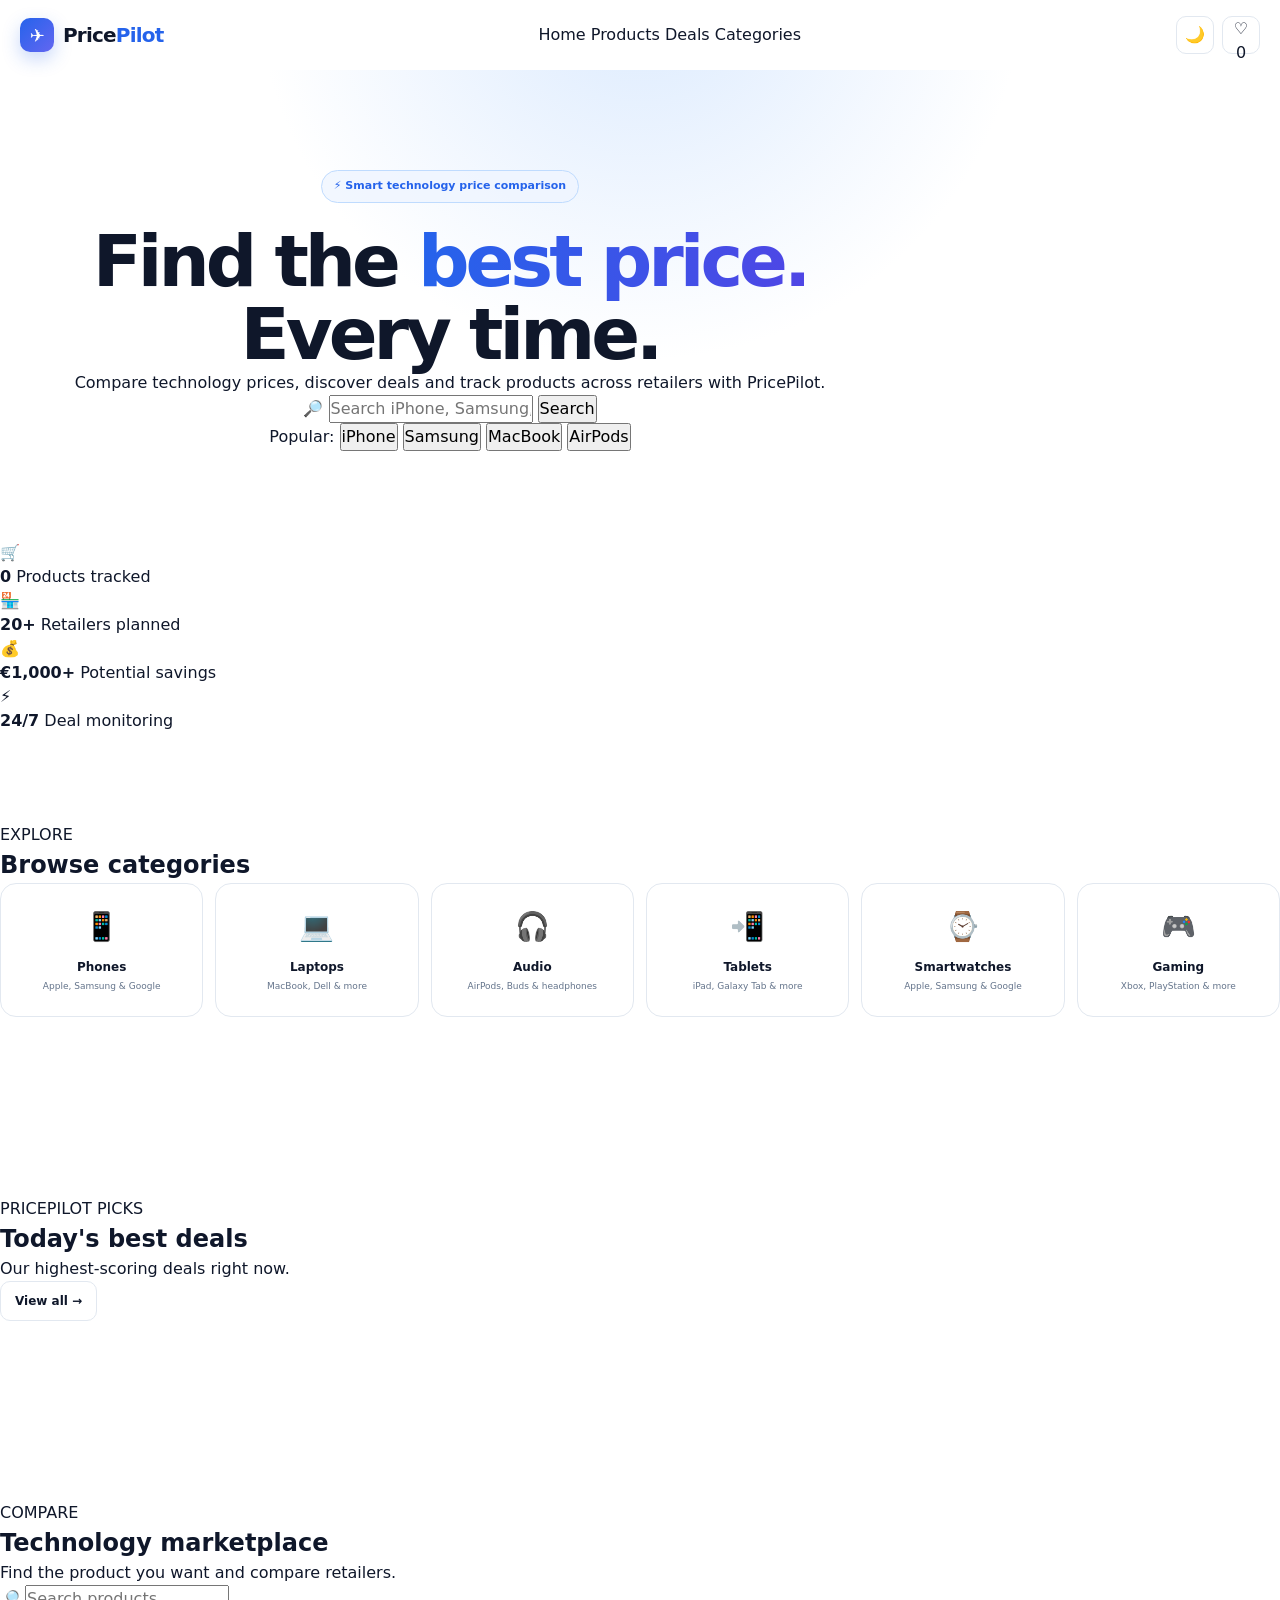
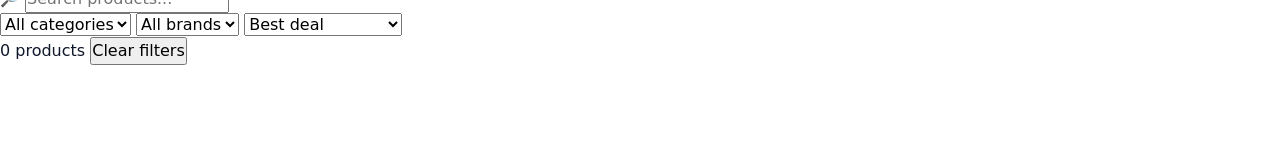
==== commit f8649e1a: "Revise index.html for enhanced layout and functionality Updated header, hero section, and added new " ====
--- a/index.html
+++ b/index.html
@@ -2,1192 +2,318 @@
 <html lang="en">
 <head>
     <meta charset="UTF-8">
-
-    <meta
-        name="viewport"
-        content="width=device-width, initial-scale=1.0"
-    >
-
-    <meta
-        name="description"
-        content="PricePilot - Compare technology prices across retailers."
-    >
-
-    <title>PricePilot — Compare Tech Prices</title>
-
-    <link
-        rel="stylesheet"
-        href="style.css"
-    >
+    <meta name="viewport" content="width=device-width, initial-scale=1.0">
+
+    <title>PricePilot — Compare. Track. Save.</title>
+
+    <link rel="stylesheet" href="style.css">
+
+    <meta name="description" content="PricePilot compares technology prices and helps you find the best deals.">
 </head>
 
 <body>
 
-<!-- =====================================================
-     TOP ANNOUNCEMENT
-===================================================== -->
-
-<div class="announcement">
-    <span>🚀</span>
-    PricePilot is building the smarter way to compare tech prices.
-    <button id="announcementClose">×</button>
-</div>
-
-
-<!-- =====================================================
-     NAVIGATION
-===================================================== -->
-
-<header class="navbar">
+<header class="header">
 
     <div class="nav-container">
 
-        <a
-            href="#"
-            class="logo"
-            id="logoButton"
-        >
-            <span class="logo-icon">P</span>
-
-            <span>
-                Price<span>Pilot</span>
-            </span>
+        <a href="#" class="logo" onclick="showHome()">
+            <span class="logo-icon">✈</span>
+            <span>Price<span>Pilot</span></span>
         </a>
 
-
-        <nav class="desktop-nav">
-
+        <nav class="nav">
+            <a href="#" onclick="showHome()">Home</a>
+            <a href="#products">Products</a>
             <a href="#deals">Deals</a>
-            <a href="#products">Products</a>
-            <a href="#brands">Brands</a>
-            <a href="#compare">Compare</a>
-            <a href="#alerts">Price Alerts</a>
-
+            <a href="#categories">Categories</a>
         </nav>
 
-
         <div class="nav-actions">
 
-            <button
-                class="country-button"
-                id="countryButton"
-            >
-                🇮🇪 Ireland
-            </button>
-
-            <button
-                class="icon-button"
-                id="themeToggle"
-                aria-label="Toggle dark mode"
-            >
+            <button class="icon-button" onclick="toggleTheme()" title="Toggle theme">
                 🌙
             </button>
 
-            <button
-                class="icon-button"
-                id="mobileMenuButton"
-                aria-label="Open menu"
-            >
-                ☰
+            <button class="icon-button" onclick="showWatchlist()" title="Watchlist">
+                ♡
+                <span id="watchCount" class="notification">0</span>
             </button>
 
         </div>
 
     </div>
 
-
-    <div
-        class="mobile-menu"
-        id="mobileMenu"
-    >
-
-        <a href="#deals">Deals</a>
-        <a href="#products">Products</a>
-        <a href="#brands">Brands</a>
-        <a href="#compare">Compare</a>
-        <a href="#alerts">Price Alerts</a>
-
-    </div>
-
 </header>
 
 
-<!-- =====================================================
-     HERO
-===================================================== -->
-
 <main>
 
-<section class="hero">
-
-    <div class="hero-background"></div>
-
-    <div class="container hero-content">
-
-        <div class="hero-badge">
-            <span class="pulse"></span>
-            Smarter tech shopping
-        </div>
-
-
-        <h1>
-            Find the
-            <span>best price</span>
-            for your next device.
-        </h1>
-
-
-        <p class="hero-description">
-            Compare products, retailers and deals in one place.
-            PricePilot helps you find where your tech costs less.
-        </p>
-
-
-        <!-- SEARCH -->
-
-        <div class="search-wrapper">
-
-            <div class="search-box">
-
-                <span class="search-icon">⌕</span>
+    <!-- HERO -->
+
+    <section class="hero">
+
+        <div class="hero-content">
+
+            <div class="hero-badge">
+                ⚡ Smart technology price comparison
+            </div>
+
+            <h1>
+                Find the
+                <span>best price.</span>
+                Every time.
+            </h1>
+
+            <p>
+                Compare technology prices, discover deals and track products
+                across retailers with PricePilot.
+            </p>
+
+            <div class="hero-search">
+
+                <span>🔎</span>
 
                 <input
-                    id="searchInput"
-                    type="search"
-                    autocomplete="off"
-                    placeholder="Search iPhone, Samsung, laptop, headphones..."
+                    id="heroSearch"
+                    type="text"
+                    placeholder="Search iPhone, Samsung, MacBook..."
+                    oninput="syncSearch(this.value)"
                 >
 
-                <button
-                    id="clearSearch"
-                    class="clear-search hidden"
-                >
-                    ×
-                </button>
-
-                <button
-                    id="searchButton"
-                    class="search-button"
-                >
+                <button onclick="performSearch()">
                     Search
                 </button>
 
             </div>
 
-
-            <div
-                class="suggestions"
-                id="suggestions"
-            ></div>
-
-        </div>
-
-
-        <!-- QUICK SEARCHES -->
-
-        <div class="quick-searches">
-
-            <span>Popular:</span>
-
-            <button
-                class="quick-search"
-                data-search="iPhone"
-            >
-                iPhone
-            </button>
-
-            <button
-                class="quick-search"
-                data-search="Samsung"
-            >
-                Samsung
-            </button>
-
-            <button
-                class="quick-search"
-                data-search="Pixel"
-            >
-                Pixel
-            </button>
-
-            <button
-                class="quick-search"
-                data-search="AirPods"
-            >
-                AirPods
-            </button>
-
-            <button
-                class="quick-search"
-                data-search="laptop"
-            >
-                Laptops
-            </button>
-
-        </div>
-
-
-        <!-- HERO STATS -->
-
-        <div class="hero-stats">
+            <div class="popular-searches">
+
+                <span>Popular:</span>
+
+                <button onclick="quickSearch('iPhone')">iPhone</button>
+                <button onclick="quickSearch('Samsung')">Samsung</button>
+                <button onclick="quickSearch('MacBook')">MacBook</button>
+                <button onclick="quickSearch('AirPods')">AirPods</button>
+
+            </div>
+
+        </div>
+
+    </section>
+
+
+    <!-- STATS -->
+
+    <section class="stats-section">
+
+        <div class="stats-grid">
+
+            <div class="stat-card">
+                <div class="stat-icon">🛒</div>
+                <strong id="statProducts">0</strong>
+                <span>Products tracked</span>
+            </div>
+
+            <div class="stat-card">
+                <div class="stat-icon">🏪</div>
+                <strong>20+</strong>
+                <span>Retailers planned</span>
+            </div>
+
+            <div class="stat-card">
+                <div class="stat-icon">💰</div>
+                <strong>€1,000+</strong>
+                <span>Potential savings</span>
+            </div>
+
+            <div class="stat-card">
+                <div class="stat-icon">⚡</div>
+                <strong>24/7</strong>
+                <span>Deal monitoring</span>
+            </div>
+
+        </div>
+
+    </section>
+
+
+    <!-- CATEGORIES -->
+
+    <section id="categories" class="section">
+
+        <div class="section-heading">
 
             <div>
-                <strong id="productCount">0</strong>
-                <span>Products</span>
-            </div>
-
-            <div>
-                <strong>30+</strong>
-                <span>Retailers planned</span>
-            </div>
-
-            <div>
-                <strong>24/7</strong>
-                <span>Price monitoring</span>
-            </div>
-
-        </div>
-
-    </div>
-
-</section>
-
-
-<!-- =====================================================
-     TRUST STRIP
-===================================================== -->
-
-<section class="trust-strip">
-
-    <div class="container trust-grid">
-
-        <div class="trust-item">
-            <span>🔎</span>
-            <div>
-                <strong>Compare</strong>
-                <small>Multiple retailers</small>
-            </div>
-        </div>
-
-        <div class="trust-item">
-            <span>💰</span>
-            <div>
-                <strong>Save</strong>
-                <small>Find better prices</small>
-            </div>
-        </div>
-
-        <div class="trust-item">
-            <span>📉</span>
-            <div>
-                <strong>Track</strong>
-                <small>Price movements</small>
-            </div>
-        </div>
-
-        <div class="trust-item">
-            <span>🔔</span>
-            <div>
-                <strong>Alert</strong>
-                <small>When prices fall</small>
-            </div>
-        </div>
-
-    </div>
-
-</section>
-
-
-<!-- =====================================================
-     DEALS
-===================================================== -->
-
-<section
-    class="section"
-    id="deals"
->
-
-    <div class="container">
-
-        <div class="section-header">
-
-            <div>
-                <span class="section-kicker">
-                    DEALS
-                </span>
-
-                <h2>
-                    Today's best opportunities
-                </h2>
-
-                <p>
-                    Products with some of the biggest
-                    discounts in the PricePilot catalogue.
-                </p>
-            </div>
-
-            <button
-                class="outline-button"
-                id="viewAllDeals"
-            >
-                View all deals →
-            </button>
-
-        </div>
-
-
-        <div
-            class="product-grid"
-            id="dealGrid"
-        ></div>
-
-    </div>
-
-</section>
-
-
-<!-- =====================================================
-     CATEGORIES
-===================================================== -->
-
-<section class="section soft-section">
-
-    <div class="container">
-
-        <div class="section-header centered">
-
-            <span class="section-kicker">
-                EXPLORE
-            </span>
-
-            <h2>
-                Shop by category
-            </h2>
-
-            <p>
-                Find the technology you're looking for.
-            </p>
-
-        </div>
-
+                <span class="eyebrow">EXPLORE</span>
+                <h2>Browse categories</h2>
+            </div>
+
+        </div>
 
         <div class="category-grid">
 
-            <button
-                class="category-card"
-                data-category="phone"
-            >
+            <button class="category-card" onclick="filterCategory('Phones')">
                 <span>📱</span>
                 <strong>Phones</strong>
-                <small>Smartphones & devices</small>
-            </button>
-
-            <button
-                class="category-card"
-                data-category="tablet"
-            >
+                <small>Apple, Samsung & Google</small>
+            </button>
+
+            <button class="category-card" onclick="filterCategory('Laptops')">
                 <span>💻</span>
+                <strong>Laptops</strong>
+                <small>MacBook, Dell & more</small>
+            </button>
+
+            <button class="category-card" onclick="filterCategory('Audio')">
+                <span>🎧</span>
+                <strong>Audio</strong>
+                <small>AirPods, Buds & headphones</small>
+            </button>
+
+            <button class="category-card" onclick="filterCategory('Tablets')">
+                <span>📲</span>
                 <strong>Tablets</strong>
-                <small>iPad, Galaxy & more</small>
-            </button>
-
-            <button
-                class="category-card"
-                data-category="laptop"
-            >
-                <span>🖥️</span>
-                <strong>Laptops</strong>
-                <small>Work & gaming</small>
-            </button>
-
-            <button
-                class="category-card"
-                data-category="watch"
-            >
+                <small>iPad, Galaxy Tab & more</small>
+            </button>
+
+            <button class="category-card" onclick="filterCategory('Watches')">
                 <span>⌚</span>
                 <strong>Smartwatches</strong>
-                <small>Apple, Samsung & more</small>
-            </button>
-
-            <button
-                class="category-card"
-                data-category="audio"
-            >
-                <span>🎧</span>
-                <strong>Audio</strong>
-                <small>Headphones & earbuds</small>
-            </button>
-
-            <button
-                class="category-card"
-                data-category="tv"
-            >
-                <span>📺</span>
-                <strong>TVs</strong>
-                <small>Entertainment</small>
-            </button>
-
-        </div>
-
-    </div>
-
-</section>
-
-
-<!-- =====================================================
-     TRENDING
-===================================================== -->
-
-<section class="section">
-
-    <div class="container">
-
-        <div class="section-header">
+                <small>Apple, Samsung & Google</small>
+            </button>
+
+            <button class="category-card" onclick="filterCategory('Gaming')">
+                <span>🎮</span>
+                <strong>Gaming</strong>
+                <small>Xbox, PlayStation & more</small>
+            </button>
+
+        </div>
+
+    </section>
+
+
+    <!-- DEALS -->
+
+    <section id="deals" class="section deals-section">
+
+        <div class="section-heading">
 
             <div>
-
-                <span class="section-kicker">
-                    TRENDING
-                </span>
-
-                <h2>
-                    What people are looking at
-                </h2>
-
-                <p>
-                    Popular products on PricePilot.
-                </p>
-
-            </div>
-
-            <button
-                class="outline-button"
-                id="showAllProducts"
-            >
-                Browse everything →
-            </button>
-
-        </div>
-
-
-        <div
-            class="product-grid"
-            id="trendingGrid"
-        ></div>
-
-    </div>
-
-</section>
-
-
-<!-- =====================================================
-     PRODUCTS
-===================================================== -->
-
-<section
-    class="section soft-section"
-    id="products"
->
-
-    <div class="container">
-
-        <div class="section-header">
+                <span class="eyebrow">PRICEPILOT PICKS</span>
+                <h2>Today's best deals</h2>
+                <p>Our highest-scoring deals right now.</p>
+            </div>
+
+            <button class="outline-button" onclick="showAllProducts()">
+                View all →
+            </button>
+
+        </div>
+
+        <div id="dealGrid" class="product-grid"></div>
+
+    </section>
+
+
+    <!-- PRODUCTS -->
+
+    <section id="products" class="section products-section">
+
+        <div class="section-heading">
 
             <div>
-
-                <span class="section-kicker">
-                    CATALOGUE
-                </span>
-
-                <h2>
-                    Compare technology
-                </h2>
-
-                <p>
-                    Search and filter the PricePilot catalogue.
-                </p>
-
-            </div>
-
-        </div>
-
-
-        <!-- FILTER BAR -->
-
-        <div class="filter-panel">
-
-            <div class="filter-group">
-
-                <label for="brandFilter">
-                    Brand
-                </label>
-
-                <select id="brandFilter">
-
-                    <option value="all">
-                        All brands
-                    </option>
-
-                    <option value="Apple">
-                        Apple
-                    </option>
-
-                    <option value="Samsung">
-                        Samsung
-                    </option>
-
-                    <option value="Google">
-                        Google
-                    </option>
-
-                    <option value="Sony">
-                        Sony
-                    </option>
-
-                    <option value="Microsoft">
-                        Microsoft
-                    </option>
-
-                </select>
-
-            </div>
-
-
-            <div class="filter-group">
-
-                <label for="categoryFilter">
-                    Category
-                </label>
-
-                <select id="categoryFilter">
-
-                    <option value="all">
-                        All categories
-                    </option>
-
-                    <option value="phone">
-                        Phones
-                    </option>
-
-                    <option value="tablet">
-                        Tablets
-                    </option>
-
-                    <option value="laptop">
-                        Laptops
-                    </option>
-
-                    <option value="watch">
-                        Smartwatches
-                    </option>
-
-                    <option value="audio">
-                        Audio
-                    </option>
-
-                    <option value="tv">
-                        TVs
-                    </option>
-
-                </select>
-
-            </div>
-
-
-            <div class="filter-group">
-
-                <label for="sortFilter">
-                    Sort
-                </label>
-
-                <select id="sortFilter">
-
-                    <option value="featured">
-                        Featured
-                    </option>
-
-                    <option value="price-low">
-                        Price: Low → High
-                    </option>
-
-                    <option value="price-high">
-                        Price: High → Low
-                    </option>
-
-                    <option value="saving">
-                        Biggest saving
-                    </option>
-
-                    <option value="rating">
-                        Highest rated
-                    </option>
-
-                    <option value="name">
-                        Name
-                    </option>
-
-                </select>
-
-            </div>
-
-
-            <button
-                class="reset-button"
-                id="resetFilters"
-            >
-                Reset
-            </button>
-
-        </div>
-
-
-        <div
-            class="active-filters"
-            id="activeFilters"
-        ></div>
-
-
-        <div
-            class="product-grid"
-            id="productGrid"
-        ></div>
-
-
-        <div
-            class="no-results hidden"
-            id="noResults"
-        >
-
-            <div>🔍</div>
-
-            <h3>
-                No products found
-            </h3>
-
-            <p>
-                Try changing your search or filters.
-            </p>
-
-            <button
-                class="primary-button"
-                id="resetSearch"
-            >
-                Clear search
-            </button>
-
-        </div>
-
-    </div>
-
-</section>
-
-
-<!-- =====================================================
-     BRANDS
-===================================================== -->
-
-<section
-    class="section"
-    id="brands"
->
-
-    <div class="container">
-
-        <div class="section-header centered">
-
-            <span class="section-kicker">
-                BRANDS
-            </span>
-
-            <h2>
-                Explore top technology brands
-            </h2>
-
-        </div>
-
-
-        <div class="brand-grid">
-
-            <button
-                class="brand-card"
-                data-brand="Apple"
-            >
-                <span class="brand-letter apple">
-                    A
-                </span>
-                <strong>Apple</strong>
-                <small>iPhone · iPad · Watch</small>
-            </button>
-
-            <button
-                class="brand-card"
-                data-brand="Samsung"
-            >
-                <span class="brand-letter samsung">
-                    S
-                </span>
-                <strong>Samsung</strong>
-                <small>Galaxy · Buds · Watch</small>
-            </button>
-
-            <button
-                class="brand-card"
-                data-brand="Google"
-            >
-                <span class="brand-letter google">
-                    G
-                </span>
-                <strong>Google</strong>
-                <small>Pixel · Watch · Buds</small>
-            </button>
-
-            <button
-                class="brand-card"
-                data-brand="Sony"
-            >
-                <span class="brand-letter sony">
-                    S
-                </span>
-                <strong>Sony</strong>
-                <small>Audio · TV · Gaming</small>
-            </button>
-
-            <button
-                class="brand-card"
-                data-brand="Microsoft"
-            >
-                <span class="brand-letter microsoft">
-                    M
-                </span>
-                <strong>Microsoft</strong>
-                <small>Surface · Xbox</small>
-            </button>
-
-        </div>
-
-    </div>
-
-</section>
-
-
-<!-- =====================================================
-     FAVOURITES
-===================================================== -->
-
-<section
-    class="section soft-section"
-    id="favourites"
->
-
-    <div class="container">
-
-        <div class="section-header">
+                <span class="eyebrow">COMPARE</span>
+                <h2>Technology marketplace</h2>
+                <p>Find the product you want and compare retailers.</p>
+            </div>
+
+        </div>
+
+
+        <div class="toolbar">
+
+            <div class="search-small">
+
+                <span>🔎</span>
+
+                <input
+                    id="productSearch"
+                    type="text"
+                    placeholder="Search products..."
+                    oninput="renderProducts()"
+                >
+
+            </div>
+
+
+            <select id="categoryFilter" onchange="renderProducts()">
+
+                <option value="all">All categories</option>
+                <option value="Phones">Phones</option>
+                <option value="Laptops">Laptops</option>
+                <option value="Audio">Audio</option>
+                <option value="Tablets">Tablets</option>
+                <option value="Watches">Watches</option>
+                <option value="Gaming">Gaming</option>
+
+            </select>
+
+
+            <select id="brandFilter" onchange="renderProducts()">
+
+                <option value="all">All brands</option>
+                <option value="Apple">Apple</option>
+                <option value="Samsung">Samsung</option>
+                <option value="Google">Google</option>
+                <option value="Dell">Dell</option>
+                <option value="Sony">Sony</option>
+                <option value="Microsoft">Microsoft</option>
+
+            </select>
+
+
+            <select id="sortFilter" onchange="renderProducts()">
+
+                <option value="deal">Best deal</option>
+                <option value="priceLow">Price: low → high</option>
+                <option value="priceHigh">Price: high → low</option>
+                <option value="rating">Highest rated</option>
+
+            </select>
+
+        </div>
+
+
+        <div class="results-bar">
+
+            <span id="resultCount">0 products</span>
+
+            <button onclick="clearFilters()">
+                Clear filters
+            </button>
+
+        </div>
+
+
+        <div id="productGrid" class="product-grid"></div>
+
+    </section>
+
+
+    <!-- WATCHLIST -->
+
+    <section id="watchlistSection" class="section watchlist-section hidden">
+
+        <div class="section-heading">
 
             <div>
-
-                <span class="section-kicker">
-                    YOUR LIST
-                </span>
-
-                <h2>
-                    Favourites
-                    <span
-                        class="count-badge"
-                        id="favouriteCount"
-                    >
-                        0
-                    </span>
-                </h2>
-
-                <p>
-                    Keep products you want to monitor in one place.
-                </p>
-
-            </div>
-
-        </div>
-
-
-        <div
-            class="product-grid"
-            id="favouritesGrid"
-        ></div>
-
-
-        <div
-            class="empty-state"
-            id="emptyFavourites"
-        >
-
-            <div>♡</div>
-
-            <h3>
-                Nothing saved yet
-            </h3>
-
-            <p>
-                Tap the heart on a product to save it here.
-            </p>
-
-        </div>
-
-    </div>
-
-</section>
-
-
-<!-- =====================================================
-     RECENTLY VIEWED
-===================================================== -->
-
-<section class="section">
-
-    <div class="container">
-
-        <div class="section-header">
-
-            <div>
-
-                <span class="section-kicker">
-                    HISTORY
-                </span>
-
-                <h2>
-                    Recently viewed
-                </h2>
-
-                <p>
-                    Products you've looked at recently.
-                </p>
-
-            </div>
-
-        </div>
-
-
-        <div
-            class="product-grid"
-            id="recentGrid"
-        ></div>
-
-
-        <div
-            class="empty-state"
-            id="emptyRecent"
-        >
-
-            <div>◷</div>
-
-            <h3>
-                Nothing here yet
-            </h3>
-
-            <p>
-                Open a product to start building your history.
-            </p>
-
-        </div>
-
-    </div>
-
-</section>
-
-
-<!-- =====================================================
-     PRICE ALERT CTA
-===================================================== -->
-
-<section
-    class="alert-section"
-    id="alerts"
->
-
-    <div class="container">
-
-        <div class="alert-card">
-
-            <div class="alert-icon">
-                🔔
-            </div>
-
-            <div>
-
-                <span class="section-kicker">
-                    COMING SOON
-                </span>
-
-                <h2>
-                    Never miss a price drop.
-                </h2>
-
-                <p>
-                    PricePilot is being built to monitor
-                    retailer prices and notify you when
-                    the price reaches your target.
-                </p>
-
-            </div>
-
-            <button
-                class="primary-button"
-                id="alertButton"
-            >
-                Create a price alert
-            </button>
-
-        </div>
-
-    </div>
-
-</section>
-
-
-<!-- =====================================================
-     COMPARE SECTION
-===================================================== -->
-
-<section
-    class="section"
-    id="compare"
->
-
-    <div class="container">
-
-        <div class="compare-info">
-
-            <div class="compare-icon">
-                ⚖️
-            </div>
-
-            <div>
-
-                <span class="section-kicker">
-                    SMART COMPARISON
-                </span>
-
-                <h2>
-                    Stop opening 20 tabs.
-                </h2>
-
-                <p>
-                    PricePilot is designed to bring
-                    retailer prices together so you can
-                    make a decision faster.
-                </p>
-
-            </div>
-
-        </div>
-
-    </div>
-
-</section>
-
-
-</main>
-
-
-<!-- =====================================================
-     FOOTER
-===================================================== -->
-
-<footer class="footer">
-
-    <div class="container footer-grid">
-
-        <div class="footer-brand">
-
-            <div class="logo">
-                <span class="logo-icon">P</span>
-                <span>Price<span>Pilot</span></span>
-            </div>
-
-            <p>
-                Smarter technology shopping.
-            </p>
-
-        </div>
-
-
-        <div>
-
-            <h4>
-                Explore
-            </h4>
-
-            <a href="#products">
-                Products
-            </a>
-
-            <a href="#deals">
-                Deals
-            </a>
-
-            <a href="#brands">
-                Brands
-            </a>
-
-        </div>
-
-
-        <div>
-
-            <h4>
-                PricePilot
-            </h4>
-
-            <a href="#compare">
-                Compare
-            </a>
-
-            <a href="#alerts">
-                Price alerts
-            </a>
-
-            <a href="#favourites">
-                Favourites
-            </a>
-
-        </div>
-
-
-        <div>
-
-            <h4>
-                Retailers
-            </h4>
-
-            <span>Amazon</span>
-            <span>Currys</span>
-            <span>Best Buy</span>
-            <span>More coming</span>
-
-        </div>
-
-    </div>
-
-
-    <div class="footer-bottom">
-
-        <div class="container">
-
-            <span>
-                © 2026 PricePilot
-            </span>
-
-            <span>
-                Prices shown may be demonstration data.
-            </span>
-
-        </div>
-
-    </div>
-
-</footer>
-
-
-<!-- =====================================================
-     PRODUCT MODAL
-===================================================== -->
-
-<div
-    class="modal hidden"
-    id="productModal"
->
-
-    <div class="modal-overlay"></div>
-
-    <div class="modal-window">
-
-        <button
-            class="modal-close"
-            id="closeModal"
-        >
-            ×
-        </button>
-
-        <div id="modalContent"></div>
-
-    </div>
-
-</div>
-
-
-<!-- =====================================================
-     COUNTRY MODAL
-===================================================== -->
-
-<div
-    class="country-modal hidden"
-    id="countryModal"
->
-
-    <div class="country-box">
-
-        <button
-            class="modal-close"
-            id="closeCountry"
-        >
-            ×
-        </button>
-
-        <h2>
-            Choose your market
-        </h2>
-
-        <p>
-            This will eventually determine which
-            retailers and currencies PricePilot uses.
-        </p>
-
-        <div class="country-options">
-
-            <button data-country="🇮🇪 Ireland">
-                🇮🇪 Ireland
-            </button>
-
-            <button data-country="🇬🇧 United Kingdom">
-                🇬🇧 United Kingdom
-            </button>
-
-            <button data-country="🇺🇸 United States">
-                🇺🇸 United States
-            </button>
-
-            <button data-country="🇨🇦 Canada">
-                🇨🇦 Canada
-            </button>
-
-            <button data-country="🇦🇺 Australia">
-                🇦🇺 Australia
-            </button>
-
-            <button data-country="🇩🇪 Germany">
-                🇩🇪 Germany
-            </button>
-
-            <button data-country="🇫🇷 France">
-                🇫🇷 France
-            </button>
-
-        </div>
-
-    </div>
-
-</div>
-
-
-<!-- =====================================================
-     TOAST
-===================================================== -->
-
-<div
-    class="toast"
-    id="toast"
-></div>
-
-
-<script src="script.js"></script>
-
-</body>
-</html>
+                <span class="eyebrow">YOUR PRODUCTS</span>
+                <h2>Watchlist</h2>
+                <p>Products you're keeping an eye on.</p>
+            </div>
+
+        </div>
+
+        <div id="watchlist
--- a/style.css
+++ b/style.css
@@ -1,12 +1,7 @@
 /* =========================================================
-   PRICEPILOT 3.0
-   COMPLETE STYLESHEET
-   ========================================================= */
-
-
-/* =========================================================
-   VARIABLES
-   ========================================================= */
+   PRICEPILOT 4.0
+   PROFESSIONAL DESIGN SYSTEM
+========================================================= */
 
 :root {
 
@@ -15,43 +10,36 @@
     --primary-light: #eff6ff;
 
     --success: #16a34a;
-    --success-light: #dcfce7;
-
     --danger: #dc2626;
-
-    --text: #111827;
-    --text-secondary: #4b5563;
-    --muted: #6b7280;
-
-    --bg: #f8fafc;
+    --warning: #f59e0b;
+
+    --text: #0f172a;
+    --text-secondary: #475569;
+    --muted: #64748b;
+
+    --background: #ffffff;
     --surface: #ffffff;
-    --surface-secondary: #f1f5f9;
-
-    --border: #e5e7eb;
-
-    --shadow-sm:
-        0 2px 8px rgba(15, 23, 42, 0.05);
+    --surface-secondary: #f8fafc;
+
+    --border: #e2e8f0;
+    --border-light: #f1f5f9;
+
+    --shadow-small:
+        0 2px 8px rgba(15, 23, 42, .05);
 
     --shadow:
-        0 10px 30px rgba(15, 23, 42, 0.08);
-
-    --shadow-lg:
-        0 20px 60px rgba(15, 23, 42, 0.15);
-
-    --radius-sm: 8px;
-    --radius: 14px;
-    --radius-lg: 22px;
+        0 10px 35px rgba(15, 23, 42, .08);
+
+    --shadow-large:
+        0 25px 70px rgba(15, 23, 42, .14);
+
+    --radius-small: 9px;
+    --radius: 16px;
+    --radius-large: 24px;
 
     --max-width: 1240px;
-
-    --transition:
-        0.2s ease;
-}
-
-
-/* =========================================================
-   DARK MODE
-   ========================================================= */
+}
+
 
 body.dark {
 
@@ -59,28 +47,26 @@
     --text-secondary: #cbd5e1;
     --muted: #94a3b8;
 
-    --bg: #0f172a;
-    --surface: #1e293b;
-    --surface-secondary: #172033;
-
-    --border: #334155;
+    --background: #020617;
+    --surface: #0f172a;
+    --surface-secondary: #111c2e;
+
+    --border: #243247;
+    --border-light: #172235;
 
     --primary-light: #172554;
 
-    --shadow-sm:
-        0 2px 8px rgba(0, 0, 0, 0.2);
-
     --shadow:
-        0 10px 30px rgba(0, 0, 0, 0.25);
-
-    --shadow-lg:
-        0 20px 60px rgba(0, 0, 0, 0.4);
+        0 10px 35px rgba(0,0,0,.25);
+
+    --shadow-large:
+        0 25px 70px rgba(0,0,0,.4);
 }
 
 
 /* =========================================================
    RESET
-   ========================================================= */
+========================================================= */
 
 * {
     box-sizing: border-box;
@@ -88,30 +74,33 @@
     padding: 0;
 }
 
+
 html {
     scroll-behavior: smooth;
 }
 
+
 body {
 
     font-family:
         Inter,
+        ui-sans-serif,
+        system-ui,
         -apple-system,
         BlinkMacSystemFont,
         "Segoe UI",
-        Roboto,
-        Arial,
         sans-serif;
 
-    background: var(--bg);
+    background: var(--background);
     color: var(--text);
 
-    line-height: 1.6;
+    line-height: 1.5;
 
     transition:
-        background var(--transition),
-        color var(--transition);
-}
+        background .25s ease,
+        color .25s ease;
+}
+
 
 button,
 input,
@@ -119,34 +108,30 @@
     font: inherit;
 }
 
+
 button {
     cursor: pointer;
 }
+
 
 a {
     color: inherit;
     text-decoration: none;
 }
 
+
 img {
     max-width: 100%;
     display: block;
 }
 
 
-/* =========================================================
-   UTILITY
-   ========================================================= */
-
 .hidden {
     display: none !important;
 }
 
-.blue {
-    color: var(--primary);
-}
-
-.section {
+
+.container {
 
     width: min(
         calc(100% - 40px),
@@ -154,1488 +139,1845 @@
     );
 
     margin: 0 auto;
-
-    padding: 85px 0;
-}
-
-.centered {
-    text-align: center;
 }
 
 
 /* =========================================================
-   NAVBAR
-   ========================================================= */
-
-.navbar {
-
-    height: 76px;
+   ANNOUNCEMENT
+========================================================= */
+
+.announcement {
+
+    min-height: 38px;
+
+    padding: 8px 45px;
 
     display: flex;
+    justify-content: center;
     align-items: center;
-
-    padding:
-        0 max(20px, calc((100vw - 1240px) / 2));
-
-    background: var(--surface);
-
-    border-bottom:
-        1px solid var(--border);
-
-    position: sticky;
-    top: 0;
-    z-index: 1000;
-
-    backdrop-filter: blur(18px);
-}
-
-.logo {
-
-    display: flex;
-    align-items: center;
-    gap: 8px;
-
-    font-size: 22px;
-    font-weight: 800;
-
-    white-space: nowrap;
-}
-
-.logo-mark {
-
-    width: 34px;
-    height: 34px;
-
-    display: grid;
-    place-items: center;
-
-    color: white;
-
-    background:
-        linear-gradient(
-            135deg,
-            #2563eb,
-            #7c3aed
-        );
-
-    border-radius: 10px;
-
-    font-size: 17px;
-}
-
-.main-nav {
-
-    display: flex;
-
-    align-items: center;
-
-    gap: 30px;
-
-    margin-left: auto;
-    margin-right: 35px;
-}
-
-.main-nav a {
-
-    color: var(--text-secondary);
-
-    font-size: 14px;
-
-    font-weight: 600;
-
-    transition:
-        color var(--transition);
-}
-
-.main-nav a:hover {
-    color: var(--primary);
-}
-
-.nav-actions {
-
-    display: flex;
-    align-items: center;
-    gap: 10px;
-}
-
-.icon-button,
-.favourite-nav {
-
-    height: 40px;
-
-    padding: 0 12px;
-
-    display: inline-flex;
-    align-items: center;
-    justify-content: center;
-
-    border-radius: 10px;
-
-    border:
-        1px solid var(--border);
-
-    background: var(--surface);
-
-    color: var(--text);
-
-    transition:
-        transform var(--transition),
-        background var(--transition);
-}
-
-.icon-button:hover,
-.favourite-nav:hover {
-
-    transform: translateY(-2px);
-
-    background: var(--surface-secondary);
-}
-
-
-/* =========================================================
-   HERO
-   ========================================================= */
-
-.hero {
-
-    position: relative;
-
-    min-height: 650px;
-
-    display: flex;
-
-    align-items: center;
-
-    justify-content: center;
-
-    overflow: hidden;
-
-    background:
-        linear-gradient(
-            135deg,
-            #eff6ff 0%,
-            #ffffff 45%,
-            #f5f3ff 100%
-        );
-}
-
-body.dark .hero {
-
-    background:
-        linear-gradient(
-            135deg,
-            #0f172a 0%,
-            #172554 50%,
-            #1e1b4b 100%
-        );
-}
-
-.hero-background {
-
-    position: absolute;
-
-    width: 700px;
-    height: 700px;
-
-    border-radius: 50%;
-
-    background:
-        radial-gradient(
-            circle,
-            rgba(37, 99, 235, 0.16),
-            transparent 65%
-        );
-
-    top: -300px;
-    right: -100px;
-
-    pointer-events: none;
-}
-
-.hero-content {
-
-    width: min(
-        calc(100% - 40px),
-        900px
-    );
-
-    text-align: center;
-
-    position: relative;
-
-    z-index: 2;
-
-    padding: 80px 0;
-}
-
-.hero-pill {
-
-    display: inline-flex;
-
-    align-items: center;
-
-    padding: 7px 14px;
-
-    border-radius: 999px;
-
-    background: var(--primary-light);
-
-    color: var(--primary);
-
-    font-size: 13px;
-
-    font-weight: 700;
-
-    margin-bottom: 22px;
-}
-
-.hero h1 {
-
-    font-size:
-        clamp(42px, 7vw, 78px);
-
-    line-height: 1.02;
-
-    letter-spacing: -3px;
-
-    font-weight: 900;
-
-    max-width: 900px;
-
-    margin: 0 auto 25px;
-}
-
-.hero h1 span {
+    gap: 7px;
 
     background:
         linear-gradient(
             90deg,
-            #2563eb,
-            #7c3aed
-        );
-
-    -webkit-background-clip: text;
-    background-clip: text;
-
-    color: transparent;
-}
-
-.hero p {
-
-    max-width: 670px;
-
-    margin: 0 auto 35px;
-
-    color: var(--text-secondary);
-
-    font-size: 18px;
-}
-
-
-/* =========================================================
-   SEARCH
-   ========================================================= */
-
-.search-wrapper {
-
-    max-width: 760px;
-
-    margin: 0 auto;
-
-    position: relative;
-}
-
-.search-box {
-
-    display: flex;
-
-    align-items: center;
-
-    background: var(--surface);
-
-    border:
-        1px solid var(--border);
-
-    border-radius: 16px;
-
-    padding: 7px;
-
-    box-shadow: var(--shadow);
-
-    transition:
-        box-shadow var(--transition),
-        border var(--transition);
-}
-
-.search-box:focus-within {
-
-    border-color:
-        var(--primary);
-
-    box-shadow:
-        0 0 0 4px
-        rgba(37, 99, 235, 0.12),
-        var(--shadow);
-}
-
-.search-icon {
-
-    margin-left: 16px;
-
-    font-size: 18px;
-}
-
-.search-box input {
-
-    flex: 1;
-
-    min-width: 0;
-
-    border: none;
-
-    outline: none;
-
-    background: transparent;
-
-    color: var(--text);
-
-    padding: 14px 12px;
-
-    font-size: 16px;
-}
-
-.search-box input::placeholder {
-    color: var(--muted);
-}
-
-.search-button {
-
-    border: none;
-
-    background:
-        linear-gradient(
-            135deg,
+            #172554,
             #2563eb,
             #4f46e5
         );
 
     color: white;
 
-    padding: 13px 24px;
-
-    border-radius: 11px;
-
-    font-weight: 700;
-
-    transition:
-        transform var(--transition),
-        box-shadow var(--transition);
-}
-
-.search-button:hover {
-
-    transform: translateY(-2px);
-
-    box-shadow:
-        0 8px 20px
-        rgba(37, 99, 235, 0.25);
-}
-
-.clear-search {
-
-    border: none;
+    font-size: 12px;
+    font-weight: 600;
+
+    position: relative;
+}
+
+
+.announcement button {
+
+    position: absolute;
+    right: 20px;
 
     background: transparent;
-
-    color: var(--muted);
-
-    padding: 8px;
-}
-
-.suggestions {
-
-    position: absolute;
-
-    left: 0;
-    right: 0;
-
-    top: calc(100% + 8px);
-
-    background: var(--surface);
-
-    border:
-        1px solid var(--border);
-
-    border-radius: 14px;
-
-    box-shadow: var(--shadow-lg);
-
-    overflow: hidden;
-
+    border: 0;
+
+    color: white;
+
+    font-size: 20px;
+}
+
+
+/* =========================================================
+   NAVBAR
+========================================================= */
+
+.navbar {
+
+    position: sticky;
+    top: 0;
     z-index: 100;
 
-    text-align: left;
-}
-
-.suggestion {
-
-    padding: 13px 18px;
-
-    display: flex;
-
-    align-items: center;
-
-    gap: 5px;
-
-    cursor: pointer;
+    background:
+        color-mix(
+            in srgb,
+            var(--surface) 92%,
+            transparent
+        );
+
+    backdrop-filter: blur(18px);
 
     border-bottom:
         1px solid var(--border);
-
-    transition:
-        background var(--transition);
-}
-
-.suggestion:last-child {
-    border-bottom: none;
-}
-
-.suggestion:hover {
-    background: var(--surface-secondary);
-}
-
-.suggestion span {
-    color: var(--muted);
-}
-
-.popular-searches {
-
-    display: flex;
-
-    align-items: center;
-
-    justify-content: center;
-
-    flex-wrap: wrap;
-
-    gap: 8px;
-
-    margin-top: 18px;
-
-    color: var(--muted);
-
-    font-size: 13px;
-}
-
-.quick-search {
-
-    border:
-        1px solid var(--border);
-
-    background:
-        rgba(255,255,255,0.7);
-
-    color: var(--text-secondary);
-
-    border-radius: 999px;
-
-    padding: 5px 11px;
-
-    font-size: 12px;
-
-    transition:
-        background var(--transition),
-        color var(--transition);
-}
-
-body.dark .quick-search {
-    background: var(--surface);
-}
-
-.quick-search:hover {
-
-    color: var(--primary);
-
-    border-color:
-        var(--primary);
-}
-
-
-/* =========================================================
-   STATS
-   ========================================================= */
-
-.stats-section {
-
-    background: var(--surface);
-
-    border-bottom:
-        1px solid var(--border);
-
-    border-top:
-        1px solid var(--border);
-}
-
-.stats-container {
-
-    width: min(
-        calc(100% - 40px),
-        1000px
-    );
-
-    margin: auto;
-
-    min-height: 130px;
-
-    display: grid;
-
-    grid-template-columns:
-        repeat(4, 1fr);
-
-    align-items: center;
-
-    text-align: center;
-}
-
-.stat {
-
-    padding: 20px;
-
-    border-right:
-        1px solid var(--border);
-}
-
-.stat:last-child {
-    border-right: none;
-}
-
-.stat strong {
-
-    display: block;
-
-    font-size: 27px;
-
-    font-weight: 850;
-
-    color: var(--primary);
-}
-
-.stat span {
-
-    color: var(--muted);
-
-    font-size: 13px;
-}
-
-
-/* =========================================================
-   SECTION TITLES
-   ========================================================= */
-
-.section-title {
-
-    display: flex;
-
-    align-items: flex-end;
-
-    justify-content: space-between;
-
-    gap: 20px;
-
-    margin-bottom: 35px;
-}
-
-.section-title.centered {
-
-    display: block;
-}
-
-.eyebrow {
-
-    display: block;
-
-    color: var(--primary);
-
-    font-size: 11px;
-
-    font-weight: 800;
-
-    letter-spacing: 1.5px;
-
-    margin-bottom: 7px;
-}
-
-.section-title h2 {
-
-    font-size:
-        clamp(28px, 4vw, 42px);
-
-    letter-spacing: -1px;
-
-    line-height: 1.1;
-}
-
-.section-title p {
-
-    color: var(--muted);
-
-    margin-top: 10px;
-}
-
-.deal-explanation {
-
-    font-size: 13px;
-
-    color: var(--muted);
-
-    background: var(--surface-secondary);
-
-    padding: 8px 12px;
-
-    border-radius: 8px;
-}
-
-
-/* =========================================================
-   CATEGORIES
-   ========================================================= */
-
-.category-grid {
-
-    display: grid;
-
-    grid-template-columns:
-        repeat(4, 1fr);
-
-    gap: 18px;
-
-    margin-top: 35px;
-}
-
-.category-card {
-
-    text-align: left;
-
-    padding: 25px;
-
-    border:
-        1px solid var(--border);
-
-    background: var(--surface);
-
-    border-radius: var(--radius);
-
-    color: var(--text);
-
-    transition:
-        transform var(--transition),
-        box-shadow var(--transition),
-        border var(--transition);
-}
-
-.category-card:hover {
-
-    transform:
-        translateY(-5px);
-
-    border-color:
-        rgba(37,99,235,0.35);
-
-    box-shadow:
-        var(--shadow);
-}
-
-.category-icon {
-
-    width: 50px;
-    height: 50px;
-
-    display: grid;
-    place-items: center;
-
-    background:
-        var(--primary-light);
-
-    border-radius: 14px;
-
-    font-size: 24px;
-
-    margin-bottom: 18px;
-}
-
-.category-card strong {
-
-    display: block;
-
-    font-size: 17px;
-
-    margin-bottom: 3px;
-}
-
-.category-card small {
-
-    color: var(--muted);
-
-    font-size: 12px;
-}
-
-
-/* =========================================================
-   PRODUCT GRID
-   ========================================================= */
-
-.product-grid {
-
-    display: grid;
-
-    grid-template-columns:
-        repeat(4, 1fr);
-
-    gap: 20px;
-}
-
-
-/* =========================================================
-   PRODUCT CARD
-   ========================================================= */
-
-.product-card {
-
-    position: relative;
-
-    background: var(--surface);
-
-    border:
-        1px solid var(--border);
-
-    border-radius: var(--radius-lg);
-
-    overflow: hidden;
-
-    transition:
-        transform var(--transition),
-        box-shadow var(--transition),
-        border var(--transition);
-
-    box-shadow: var(--shadow-sm);
-}
-
-.product-card:hover {
-
-    transform:
-        translateY(-6px);
-
-    box-shadow:
-        var(--shadow);
-
-    border-color:
-        rgba(37,99,235,0.25);
-}
-
-.product-image {
-
-    height: 230px;
-
-    display: grid;
-
-    place-items: center;
-
-    background:
-        linear-gradient(
-            135deg,
-            var(--surface-secondary),
-            var(--surface)
-        );
-
-    overflow: hidden;
-}
-
-.product-image img {
-
-    width: 100%;
-    height: 100%;
-
-    object-fit: cover;
-
-    transition:
-        transform 0.35s ease;
-}
-
-.product-card:hover
-.product-image img {
-
-    transform: scale(1.04);
-}
-
-.product-info {
-
-    padding: 20px;
-}
-
-.product-brand {
-
-    color: var(--primary);
-
-    text-transform: uppercase;
-
-    letter-spacing: 1px;
-
-    font-size: 10px;
-
-    font-weight: 800;
-
-    margin-bottom: 5px;
-}
-
-.product-name {
-
-    font-size: 17px;
-
-    line-height: 1.3;
-
-    min-height: 44px;
-
-    margin-bottom: 12px;
-}
-
-.price-row {
-
-    display: flex;
-
-    align-items: baseline;
-
-    gap: 8px;
-
-    margin-bottom: 5px;
-}
-
-.current-price {
-
-    font-size: 25px;
-
-    font-weight: 850;
-}
-
-.old-price {
-
-    color: var(--muted);
-
-    font-size: 13px;
-
-    text-decoration: line-through;
-}
-
-.saving {
-
-    display: inline-block;
-
-    color: var(--success);
-
-    background: var(--success-light);
-
-    border-radius: 6px;
-
-    padding: 3px 7px;
-
-    font-size: 11px;
-
-    font-weight: 800;
-
-    margin-bottom: 7px;
-}
-
-.best-deal {
-
-    color: var(--muted);
-
-    font-size: 11px;
-
-    margin-bottom: 16px;
-}
-
-.compare-button {
-
-    width: 100%;
-
-    border:
-        1px solid var(--border);
-
-    background: var(--surface);
-
-    color: var(--text);
-
-    padding: 10px;
-
-    border-radius: 9px;
-
-    font-weight: 700;
-
-    transition:
-        background var(--transition),
-        color var(--transition),
-        border var(--transition);
-}
-
-.compare-button:hover {
-
-    background:
-        var(--primary);
-
-    color: white;
-
-    border-color:
-        var(--primary);
-}
-
-.favourite-button {
-
-    position: absolute;
-
-    top: 13px;
-    right: 13px;
-
-    width: 38px;
-    height: 38px;
-
-    display: grid;
-    place-items: center;
-
-    border:
-        1px solid var(--border);
-
-    border-radius: 50%;
-
-    background:
-        rgba(255,255,255,0.92);
-
-    color: #64748b;
-
-    font-size: 18px;
-
-    z-index: 5;
-
-    transition:
-        transform var(--transition),
-        color var(--transition);
-}
-
-body.dark .favourite-button {
-    background: rgba(30,41,59,0.9);
-}
-
-.favourite-button:hover {
-    transform: scale(1.08);
-}
-
-.favourite-button.active {
-    color: #ef4444;
-}
-
-
-/* =========================================================
-   FILTER BAR
-   ========================================================= */
-
-.filter-bar {
-
-    display: flex;
-
-    align-items: flex-end;
-
-    flex-wrap: wrap;
-
-    gap: 12px;
-
-    padding: 18px;
-
-    background: var(--surface);
-
-    border:
-        1px solid var(--border);
-
-    border-radius: var(--radius);
-
-    margin-bottom: 25px;
-}
-
-.filter-group {
-
-    display: flex;
-
-    flex-direction: column;
-
-    gap: 5px;
-}
-
-.filter-group label {
-
-    color: var(--muted);
-
-    font-size: 11px;
-
-    font-weight: 700;
-}
-
-.filter-group select {
-
-    min-width: 160px;
-
-    padding: 10px 12px;
-
-    border:
-        1px solid var(--border);
-
-    background: var(--surface);
-
-    color: var(--text);
-
-    border-radius: 9px;
-
-    outline: none;
-}
-
-.filter-group select:focus {
-
-    border-color:
-        var(--primary);
-}
-
-.outline-button {
-
-    border:
-        1px solid var(--border);
-
-    background: var(--surface);
-
-    color: var(--text);
-
-    padding: 10px 15px;
-
-    border-radius: 9px;
-
-    font-weight: 700;
-
-    transition:
-        background var(--transition),
-        color var(--transition);
-}
-
-.outline-button:hover {
-
-    background:
-        var(--primary);
-
-    color: white;
-
-    border-color:
-        var(--primary);
-}
-
-.active-filters {
-
-    display: flex;
-
-    gap: 7px;
-
-    flex-wrap: wrap;
-
-    margin-bottom: 20px;
-}
-
-
-/* =========================================================
-   EMPTY STATES
-   ========================================================= */
-
-.empty-state {
-
-    text-align: center;
-
-    padding: 70px 20px;
-
-    color: var(--muted);
-}
-
-.empty-icon {
-
-    width: 65px;
-    height: 65px;
-
-    margin: 0 auto 15px;
-
-    display: grid;
-    place-items: center;
-
-    background: var(--surface-secondary);
-
-    border-radius: 50%;
-
-    font-size: 25px;
-}
-
-.empty-state h3 {
-
-    color: var(--text);
-
-    margin-bottom: 5px;
-}
-
-.empty-state p {
-    font-size: 14px;
-}
-
-
-/* =========================================================
-   BRAND SECTION
-   ========================================================= */
-
-.brands-section {
-
-    background:
-        var(--surface);
-
-    width: 100%;
-
-    padding-left:
-        max(20px, calc((100vw - 1240px) / 2));
-
-    padding-right:
-        max(20px, calc((100vw - 1240px) / 2));
-}
-
-.brand-grid {
-
-    display: grid;
-
-    grid-template-columns:
-        repeat(3, 1fr);
-
-    gap: 20px;
-
-    margin-top: 35px;
-}
-
-.brand-card {
-
-    min-height: 190px;
-
-    border:
-        1px solid var(--border);
-
-    background:
-        var(--surface-secondary);
-
-    color: var(--text);
-
-    border-radius: var(--radius-lg);
-
-    padding: 25px;
-
-    text-align: center;
-
-    transition:
-        transform var(--transition),
-        box-shadow var(--transition);
-}
-
-.brand-card:hover {
-
-    transform:
-        translateY(-5px);
-
-    box-shadow:
-        var(--shadow);
-}
-
-.brand-logo {
-
-    width: 60px;
-    height: 60px;
-
-    margin:
-        0 auto 15px;
-
-    display: grid;
-
-    place-items: center;
-
-    border-radius: 17px;
-
-    background: var(--surface);
-
-    font-size: 30px;
-
-    font-weight: 900;
-}
-
-.brand-card strong {
-
-    display: block;
-
-    font-size: 19px;
-
-    margin-bottom: 5px;
-}
-
-.brand-card small {
-
-    color: var(--muted);
-
-    font-size: 12px;
-}
-
-
-/* =========================================================
-   ALERT SECTION
-   ========================================================= */
-
-.alert-section {
+}
+
+
+.nav-container {
 
     width: min(
         calc(100% - 40px),
         var(--max-width)
     );
 
-    margin:
-        20px auto 80px;
-
-    padding: 35px;
-
-    border-radius: var(--radius-lg);
+    min-height: 70px;
+
+    margin: auto;
+
+    display: flex;
+    align-items: center;
+    justify-content: space-between;
+
+    gap: 25px;
+}
+
+
+.logo {
+
+    display: flex;
+    align-items: center;
+
+    gap: 9px;
+
+    font-size: 20px;
+    font-weight: 850;
+    letter-spacing: -0.8px;
+
+    white-space: nowrap;
+}
+
+
+.logo > span:last-child > span {
+    color: var(--primary);
+}
+
+
+.logo-icon {
+
+    width: 34px;
+    height: 34px;
+
+    display: grid;
+    place-items: center;
+
+    border-radius: 10px;
 
     background:
         linear-gradient(
             135deg,
-            #172554,
-            #312e81
+            var(--primary),
+            #6366f1
         );
 
     color: white;
 
+    font-size: 18px;
+    font-weight: 900;
+
     box-shadow:
-        0 20px 50px
-        rgba(30,64,175,0.2);
-}
-
-.alert-content {
+        0 7px 18px
+        rgba(37,99,235,.25);
+}
+
+
+.desktop-nav {
 
     display: flex;
-
     align-items: center;
-
-    gap: 25px;
-}
-
-.alert-icon {
-
-    width: 60px;
-    height: 60px;
-
-    flex: 0 0 auto;
+    gap: 28px;
+
+    margin-left: auto;
+}
+
+
+.desktop-nav a {
+
+    color: var(--text-secondary);
+
+    font-size: 13px;
+    font-weight: 650;
+
+    transition:
+        color .2s ease;
+}
+
+
+.desktop-nav a:hover {
+    color: var(--primary);
+}
+
+
+.nav-actions {
+
+    display: flex;
+    align-items: center;
+    gap: 8px;
+}
+
+
+.country-button {
+
+    border:
+        1px solid var(--border);
+
+    background: var(--surface);
+
+    color: var(--text);
+
+    border-radius: 9px;
+
+    padding: 8px 11px;
+
+    font-size: 12px;
+    font-weight: 650;
+}
+
+
+.icon-button {
+
+    width: 38px;
+    height: 38px;
+
+    border:
+        1px solid var(--border);
+
+    border-radius: 10px;
+
+    background: var(--surface);
+
+    color: var(--text);
 
     display: grid;
     place-items: center;
 
-    border-radius: 16px;
-
-    background:
-        rgba(255,255,255,0.12);
-
-    font-size: 25px;
-}
-
-.alert-content .eyebrow {
-    color: #93c5fd;
-}
-
-.alert-content h2 {
-
-    font-size: 28px;
-
-    margin-bottom: 4px;
-}
-
-.alert-content p {
-
-    color: #cbd5e1;
-
-    max-width: 650px;
-
-    font-size: 14px;
-}
-
-.alert-content .primary-button {
-
-    margin-left: auto;
-
-    flex-shrink: 0;
+    font-size: 16px;
+}
+
+
+#mobileMenuButton {
+    display: none;
+}
+
+
+.mobile-menu {
+    display: none;
 }
 
 
 /* =========================================================
-   BUTTONS
-   ========================================================= */
-
-.primary-button {
-
-    border: none;
+   HERO
+========================================================= */
+
+.hero {
+
+    position: relative;
+
+    overflow: hidden;
+
+    padding:
+        100px 0
+        90px;
+
+    background:
+        radial-gradient(
+            circle at 50% -20%,
+            #dbeafe 0,
+            transparent 45%
+        );
+
+}
+
+
+body.dark .hero {
+
+    background:
+        radial-gradient(
+            circle at 50% -20%,
+            #172554 0,
+            transparent 45%
+        );
+
+}
+
+
+.hero-background {
+
+    position: absolute;
+
+    width: 600px;
+    height: 600px;
+
+    top: -300px;
+    left: 50%;
+
+    transform: translateX(-50%);
+
+    border-radius: 50%;
+
+    background:
+        radial-gradient(
+            circle,
+            rgba(37,99,235,.12),
+            transparent 65%
+        );
+
+    pointer-events: none;
+}
+
+
+.hero-content {
+
+    position: relative;
+
+    text-align: center;
+
+    max-width: 900px;
+}
+
+
+.hero-badge {
+
+    display: inline-flex;
+    align-items: center;
+    gap: 8px;
+
+    padding: 7px 12px;
+
+    border:
+        1px solid #bfdbfe;
+
+    background:
+        rgba(239,246,255,.8);
+
+    color: var(--primary);
+
+    border-radius: 999px;
+
+    font-size: 11px;
+    font-weight: 800;
+
+    margin-bottom: 22px;
+}
+
+
+body.dark .hero-badge {
+    background: #172554;
+    border-color: #1e40af;
+}
+
+
+.pulse {
+
+    width: 7px;
+    height: 7px;
+
+    border-radius: 50%;
+
+    background: #22c55e;
+
+    box-shadow:
+        0 0 0 5px
+        rgba(34,197,94,.12);
+}
+
+
+.hero h1 {
+
+    max-width: 850px;
+
+    margin: auto;
+
+    font-size:
+        clamp(
+            42px,
+            6vw,
+            72px
+        );
+
+    line-height: 1.02;
+
+    letter-spacing: -4px;
+
+    font-weight: 900;
+}
+
+
+.hero h1 span {
 
     background:
         linear-gradient(
-            135deg,
+            90deg,
             #2563eb,
             #4f46e5
         );
 
+    -webkit-background-clip: text;
+    background-clip: text;
+
+    color: transparent;
+}
+
+
+.hero-description {
+
+    max-width: 650px;
+
+    margin:
+        25px auto
+        35px;
+
+    color: var(--text-secondary);
+
+    font-size: 17px;
+}
+
+
+/* =========================================================
+   SEARCH
+========================================================= */
+
+.search-wrapper {
+
+    width: min(
+        760px,
+        100%
+    );
+
+    margin: auto;
+
+    position: relative;
+}
+
+
+.search-box {
+
+    display: flex;
+    align-items: center;
+
+    padding: 6px;
+
+    background: var(--surface);
+
+    border:
+        1px solid var(--border);
+
+    border-radius: 15px;
+
+    box-shadow:
+        0 15px 45px
+        rgba(15,23,42,.10);
+
+    transition:
+        box-shadow .2s ease,
+        border .2s ease;
+}
+
+
+.search-box:focus-within {
+
+    border-color:
+        var(--primary);
+
+    box-shadow:
+        0 15px 50px
+        rgba(37,99,235,.16);
+}
+
+
+.search-icon {
+
+    padding-left: 14px;
+
+    color: var(--muted);
+
+    font-size: 23px;
+}
+
+
+.search-box input {
+
+    flex: 1;
+
+    min-width: 0;
+
+    border: 0;
+    outline: 0;
+
+    background: transparent;
+
+    color: var(--text);
+
+    padding: 14px 12px;
+
+    font-size: 14px;
+}
+
+
+.search-button {
+
+    border: 0;
+
+    padding:
+        13px 22px;
+
+    border-radius: 10px;
+
+    background:
+        linear-gradient(
+            135deg,
+            var(--primary),
+            #4f46e5
+        );
+
     color: white;
 
-    padding: 11px 18px;
+    font-size: 13px;
+    font-weight: 800;
+
+    box-shadow:
+        0 6px 18px
+        rgba(37,99,235,.22);
+}
+
+
+.clear-search {
+
+    background: transparent;
+    border: 0;
+
+    color: var(--muted);
+
+    font-size: 20px;
+
+    padding: 8px;
+}
+
+
+.suggestions {
+
+    position: absolute;
+
+    top: calc(100% + 8px);
+
+    left: 0;
+    right: 0;
+
+    z-index: 30;
+
+    background: var(--surface);
+
+    border:
+        1px solid var(--border);
+
+    border-radius: 14px;
+
+    box-shadow: var(--shadow);
+
+    overflow: hidden;
+
+    text-align: left;
+}
+
+
+.suggestion {
+
+    display: flex;
+    align-items: center;
+
+    gap: 10px;
+
+    padding: 12px 15px;
+
+    border-bottom:
+        1px solid var(--border-light);
+
+    cursor: pointer;
+}
+
+
+.suggestion:hover {
+    background: var(--surface-secondary);
+}
+
+
+.suggestion span {
+
+    margin-left: auto;
+
+    color: var(--muted);
+
+    font-size: 11px;
+}
+
+
+/* =========================================================
+   QUICK SEARCH
+========================================================= */
+
+.quick-searches {
+
+    margin-top: 16px;
+
+    display: flex;
+    justify-content: center;
+    align-items: center;
+
+    gap: 7px;
+
+    flex-wrap: wrap;
+
+    color: var(--muted);
+
+    font-size: 11px;
+}
+
+
+.quick-search {
+
+    border:
+        1px solid var(--border);
+
+    background:
+        var(--surface);
+
+    color: var(--text-secondary);
+
+    border-radius: 999px;
+
+    padding: 6px 10px;
+
+    font-size: 11px;
+}
+
+
+.quick-search:hover {
+
+    border-color:
+        var(--primary);
+
+    color:
+        var(--primary);
+}
+
+
+/* =========================================================
+   HERO STATS
+========================================================= */
+
+.hero-stats {
+
+    margin:
+        55px auto
+        0;
+
+    display: flex;
+
+    justify-content: center;
+
+    gap: 70px;
+}
+
+
+.hero-stats div {
+
+    display: flex;
+    flex-direction: column;
+}
+
+
+.hero-stats strong {
+
+    font-size: 22px;
+    font-weight: 850;
+}
+
+
+.hero-stats span {
+
+    color: var(--muted);
+
+    font-size: 10px;
+
+    text-transform: uppercase;
+
+    letter-spacing: .8px;
+}
+
+
+/* =========================================================
+   TRUST
+========================================================= */
+
+.trust-strip {
+
+    border-top:
+        1px solid var(--border);
+
+    border-bottom:
+        1px solid var(--border);
+
+    background:
+        var(--surface);
+}
+
+
+.trust-grid {
+
+    display: grid;
+
+    grid-template-columns:
+        repeat(4, 1fr);
+}
+
+
+.trust-item {
+
+    min-height: 90px;
+
+    display: flex;
+
+    justify-content: center;
+    align-items: center;
+
+    gap: 12px;
+
+    border-right:
+        1px solid var(--border);
+}
+
+
+.trust-item:last-child {
+    border-right: 0;
+}
+
+
+.trust-item > span {
+
+    font-size: 22px;
+}
+
+
+.trust-item strong {
+
+    display: block;
+
+    font-size: 12px;
+}
+
+
+.trust-item small {
+
+    display: block;
+
+    color: var(--muted);
+
+    font-size: 10px;
+}
+
+
+/* =========================================================
+   SECTIONS
+========================================================= */
+
+.section {
+
+    padding:
+        90px 0;
+}
+
+
+.soft-section {
+
+    background:
+        var(--surface-secondary);
+}
+
+
+.section-header {
+
+    display: flex;
+
+    align-items: flex-end;
+
+    justify-content: space-between;
+
+    gap: 30px;
+
+    margin-bottom: 32px;
+}
+
+
+.section-header.centered {
+
+    display: block;
+
+    text-align: center;
+}
+
+
+.section-kicker {
+
+    display: block;
+
+    margin-bottom: 8px;
+
+    color: var(--primary);
+
+    font-size: 10px;
+
+    font-weight: 850;
+
+    letter-spacing: 1.5px;
+}
+
+
+.section-header h2 {
+
+    font-size: 30px;
+
+    letter-spacing:
+        -1.2px;
+
+    line-height: 1.1;
+
+    margin-bottom: 8px;
+}
+
+
+.section-header p {
+
+    color: var(--muted);
+
+    font-size: 13px;
+}
+
+
+/* =========================================================
+   BUTTONS
+========================================================= */
+
+.primary-button {
+
+    border: 0;
+
+    border-radius: 10px;
+
+    background:
+        linear-gradient(
+            135deg,
+            var(--primary),
+            #4f46e5
+        );
+
+    color: white;
+
+    padding:
+        11px 17px;
+
+    font-size: 12px;
+
+    font-weight: 800;
+
+    box-shadow:
+        0 7px 20px
+        rgba(37,99,235,.18);
+}
+
+
+.outline-button {
+
+    border:
+        1px solid var(--border);
+
+    border-radius: 10px;
+
+    padding:
+        10px 14px;
+
+    background:
+        var(--surface);
+
+    color:
+        var(--text);
+
+    font-size: 12px;
+
+    font-weight: 750;
+}
+
+
+.outline-button:hover {
+
+    border-color:
+        var(--primary);
+
+    color:
+        var(--primary);
+}
+
+
+/* =========================================================
+   PRODUCT GRID
+========================================================= */
+
+.product-grid {
+
+    display: grid;
+
+    grid-template-columns:
+        repeat(4, 1fr);
+
+    gap: 16px;
+}
+
+
+/* =========================================================
+   PRODUCT CARD
+========================================================= */
+
+.product-card {
+
+    position: relative;
+
+    background:
+        var(--surface);
+
+    border:
+        1px solid var(--border);
+
+    border-radius:
+        var(--radius);
+
+    overflow: hidden;
+
+    transition:
+        transform .2s ease,
+        box-shadow .2s ease,
+        border-color .2s ease;
+
+    cursor: pointer;
+}
+
+
+.product-card:hover {
+
+    transform:
+        translateY(-5px);
+
+    box-shadow:
+        var(--shadow);
+
+    border-color:
+        #bfdbfe;
+}
+
+
+.product-image {
+
+    height: 210px;
+
+    background:
+        var(--surface-secondary);
+
+    display: grid;
+    place-items: center;
+
+    overflow: hidden;
+}
+
+
+.product-image img {
+
+    width: 100%;
+    height: 100%;
+
+    object-fit: cover;
+
+    transition:
+        transform .35s ease;
+}
+
+
+.product-card:hover
+.product-image img {
+
+    transform:
+        scale(1.04);
+}
+
+
+.favourite-button {
+
+    position: absolute;
+
+    top: 11px;
+    right: 11px;
+
+    z-index: 5;
+
+    width: 34px;
+    height: 34px;
+
+    border:
+        1px solid var(--border);
+
+    border-radius: 50%;
+
+    background:
+        rgba(255,255,255,.9);
+
+    color:
+        #64748b;
+
+    display: grid;
+    place-items: center;
+
+    font-size: 17px;
+}
+
+
+body.dark
+.favourite-button {
+
+    background:
+        rgba(15,23,42,.9);
+}
+
+
+.favourite-button.active {
+
+    color:
+        #ef4444;
+
+    border-color:
+        #fecaca;
+}
+
+
+.product-info {
+
+    padding: 16px;
+}
+
+
+.product-brand {
+
+    color:
+        var(--primary);
+
+    font-size: 10px;
+
+    font-weight: 850;
+
+    text-transform: uppercase;
+
+    letter-spacing: .8px;
+
+    margin-bottom: 5px;
+}
+
+
+.product-name {
+
+    min-height: 44px;
+
+    font-size: 15px;
+
+    line-height: 1.3;
+
+    letter-spacing: -.2px;
+
+    margin-bottom: 12px;
+}
+
+
+.price-row {
+
+    display: flex;
+
+    align-items: center;
+
+    gap: 8px;
+
+    margin-bottom: 7px;
+}
+
+
+.current-price {
+
+    font-size: 21px;
+
+    font-weight: 900;
+
+    letter-spacing: -.7px;
+}
+
+
+.old-price {
+
+    color:
+        var(--muted);
+
+    font-size: 11px;
+
+    text-decoration:
+        line-through;
+}
+
+
+.saving {
+
+    display: inline-block;
+
+    color:
+        var(--success);
+
+    background:
+        rgba(22,163,74,.08);
+
+    border-radius: 6px;
+
+    padding: 4px 7px;
+
+    font-size: 10px;
+
+    font-weight: 800;
+}
+
+
+.best-deal {
+
+    margin:
+        12px 0;
+
+    padding:
+        9px;
+
+    border-radius: 8px;
+
+    background:
+        var(--surface-secondary);
+
+    color:
+        var(--muted);
+
+    font-size: 10px;
+}
+
+
+.best-deal strong {
+
+    color:
+        var(--text);
+
+}
+
+
+.compare-button {
+
+    width: 100%;
+
+    padding:
+        9px;
+
+    border:
+        1px solid var(--border);
+
+    border-radius: 8px;
+
+    background:
+        var(--surface);
+
+    color:
+        var(--text);
+
+    font-size: 11px;
+
+    font-weight: 750;
+}
+
+
+.compare-button:hover {
+
+    background:
+        var(--primary);
+
+    border-color:
+        var(--primary);
+
+    color: white;
+}
+
+
+/* =========================================================
+   CATEGORY GRID
+========================================================= */
+
+.category-grid {
+
+    display: grid;
+
+    grid-template-columns:
+        repeat(6, 1fr);
+
+    gap: 12px;
+}
+
+
+.category-card {
+
+    border:
+        1px solid var(--border);
+
+    border-radius:
+        var(--radius);
+
+    background:
+        var(--surface);
+
+    padding: 22px 12px;
+
+    color:
+        var(--text);
+
+    text-align: center;
+
+    transition:
+        transform .2s ease,
+        border .2s ease,
+        box-shadow .2s ease;
+}
+
+
+.category-card:hover {
+
+    transform:
+        translateY(-4px);
+
+    border-color:
+        var(--primary);
+
+    box-shadow:
+        var(--shadow);
+}
+
+
+.category-card > span {
+
+    display: block;
+
+    font-size: 28px;
+
+    margin-bottom: 10px;
+}
+
+
+.category-card strong {
+
+    display: block;
+
+    font-size: 12px;
+}
+
+
+.category-card small {
+
+    display: block;
+
+    color:
+        var(--muted);
+
+    margin-top: 4px;
+
+    font-size: 9px;
+}
+
+
+/* =========================================================
+   FILTER PANEL
+========================================================= */
+
+.filter-panel {
+
+    display: flex;
+
+    align-items: flex-end;
+
+    gap: 12px;
+
+    padding: 16px;
+
+    background:
+        var(--surface);
+
+    border:
+        1px solid var(--border);
+
+    border-radius:
+        var(--radius);
+
+    margin-bottom: 15px;
+}
+
+
+.filter-group {
+
+    flex: 1;
+}
+
+
+.filter-group label {
+
+    display: block;
+
+    margin-bottom: 5px;
+
+    color:
+        var(--muted);
+
+    font-size: 10px;
+
+    font-weight: 750;
+}
+
+
+.filter-group select {
+
+    width: 100%;
+
+    border:
+        1px solid var(--border);
 
     border-radius: 9px;
 
+    background:
+        var(--surface);
+
+    color:
+        var(--text);
+
+    padding:
+        10px;
+
+    outline: 0;
+
+    font-size: 11px;
+}
+
+
+.reset-button {
+
+    padding:
+        10px 14px;
+
+    border:
+        1px solid var(--border);
+
+    border-radius: 9px;
+
+    background:
+        var(--surface);
+
+    color:
+        var(--text);
+
+    font-size: 11px;
+
     font-weight: 750;
+}
+
+
+.active-filters {
+
+    min-height: 25px;
+
+    display: flex;
+
+    flex-wrap: wrap;
+
+    gap: 6px;
+
+    margin-bottom: 14px;
+}
+
+
+/* =========================================================
+   BRANDS
+========================================================= */
+
+.brand-grid {
+
+    display: grid;
+
+    grid-template-columns:
+        repeat(5, 1fr);
+
+    gap: 15px;
+}
+
+
+.brand-card {
+
+    padding: 20px;
+
+    background:
+        var(--surface);
+
+    border:
+        1px solid var(--border);
+
+    border-radius:
+        var(--radius);
+
+    color:
+        var(--text);
+
+    text-align: left;
+
+    display: grid;
+
+    grid-template-columns:
+        auto 1fr;
+
+    column-gap: 12px;
+
+    align-items: center;
 
     transition:
-        transform var(--transition),
-        box-shadow var(--transition);
-}
-
-.primary-button:hover {
+        transform .2s ease,
+        box-shadow .2s ease,
+        border-color .2s ease;
+}
+
+
+.brand-card:hover {
 
     transform:
-        translateY(-2px);
+        translateY(-4px);
+
+    border-color:
+        var(--primary);
 
     box-shadow:
-        0 8px 20px
-        rgba(37,99,235,0.3);
+        var(--shadow);
+}
+
+
+.brand-letter {
+
+    grid-row:
+        span 2;
+
+    width: 45px;
+    height: 45px;
+
+    display: grid;
+    place-items: center;
+
+    border-radius: 12px;
+
+    color: white;
+
+    font-weight: 900;
+
+    font-size: 19px;
+}
+
+
+.brand-letter.apple {
+    background: #111827;
+}
+
+
+.brand-letter.samsung {
+    background: #2563eb;
+}
+
+
+.brand-letter.google {
+    background:
+        linear-gradient(
+            135deg,
+            #4285f4,
+            #34a853,
+            #fbbc05,
+            #ea4335
+        );
+}
+
+
+.brand-letter.sony {
+    background: #111827;
+}
+
+
+.brand-letter.microsoft {
+    background: #64748b;
+}
+
+
+.brand-card strong {
+
+    font-size: 13px;
+}
+
+
+.brand-card small {
+
+    color:
+        var(--muted);
+
+    font-size: 9px;
+}
+
+
+/* =========================================================
+   EMPTY STATES
+========================================================= */
+
+.empty-state,
+.no-results {
+
+    text-align: center;
+
+    padding:
+        60px 20px;
+
+    border:
+        1px dashed var(--border);
+
+    border-radius:
+        var(--radius);
+
+    color:
+        var(--muted);
+}
+
+
+.empty-state > div,
+.no-results > div {
+
+    font-size: 38px;
+
+    margin-bottom: 10px;
+}
+
+
+.empty-state h3,
+.no-results h3 {
+
+    color:
+        var(--text);
+
+    font-size: 17px;
+
+    margin-bottom: 5px;
+}
+
+
+.empty-state p,
+.no-results p {
+
+    font-size: 12px;
+
+    margin-bottom: 15px;
+}
+
+
+/* =========================================================
+   COUNT
+========================================================= */
+
+.count-badge {
+
+    display: inline-grid;
+
+    place-items: center;
+
+    min-width: 24px;
+    height: 24px;
+
+    border-radius: 999px;
+
+    background:
+        var(--primary-light);
+
+    color:
+        var(--primary);
+
+    font-size: 11px;
+
+    vertical-align: middle;
+}
+
+
+/* =========================================================
+   ALERT SECTION
+========================================================= */
+
+.alert-section {
+
+    padding:
+        70px 0;
+
+    background:
+        linear-gradient(
+            135deg,
+            #eff6ff,
+            #eef2ff
+        );
+}
+
+
+body.dark .alert-section {
+
+    background:
+        linear-gradient(
+            135deg,
+            #0f172a,
+            #172554
+        );
+}
+
+
+.alert-card {
+
+    display: flex;
+
+    align-items: center;
+
+    gap: 25px;
+
+    padding:
+        35px;
+
+    background:
+        var(--surface);
+
+    border:
+        1px solid var(--border);
+
+    border-radius:
+        var(--radius-large);
+
+    box-shadow:
+        var(--shadow);
+}
+
+
+.alert-icon {
+
+    width: 65px;
+    height: 65px;
+
+    flex-shrink: 0;
+
+    display: grid;
+    place-items: center;
+
+    border-radius: 18px;
+
+    background:
+        var(--primary-light);
+
+    font-size: 28px;
+}
+
+
+.alert-card h2 {
+
+    font-size: 25px;
+
+    letter-spacing: -1px;
+
+    margin-bottom: 5px;
+}
+
+
+.alert-card p {
+
+    max-width: 650px;
+
+    color:
+        var(--muted);
+
+    font-size: 12px;
+}
+
+
+.alert-card .primary-button {
+
+    margin-left: auto;
+
+    white-space: nowrap;
+}
+
+
+/* =========================================================
+   COMPARE
+========================================================= */
+
+.compare-info {
+
+    display: flex;
+
+    align-items: center;
+
+    gap: 25px;
+
+    padding:
+        40px;
+
+    border:
+        1px solid var(--border);
+
+    border-radius:
+        var(--radius-large);
+
+    background:
+        linear-gradient(
+            135deg,
+            var(--surface),
+            var(--surface-secondary)
+        );
+}
+
+
+.compare-icon {
+
+    width: 70px;
+    height: 70px;
+
+    display: grid;
+    place-items: center;
+
+    border-radius: 20px;
+
+    background:
+        var(--primary-light);
+
+    font-size: 32px;
+
+    flex-shrink: 0;
+}
+
+
+.compare-info h2 {
+
+    font-size: 30px;
+
+    letter-spacing: -1.2px;
+
+    margin-bottom: 5px;
+}
+
+
+.compare-info p {
+
+    color:
+        var(--muted);
+
+    max-width: 650px;
+
+    font-size: 13px;
 }
 
 
 /* =========================================================
    FOOTER
-   ========================================================= */
-
-footer {
-
-    background:
-        #0f172a;
-
-    color: #cbd5e1;
+========================================================= */
+
+.footer {
+
+    border-top:
+        1px solid var(--border);
+
+    background:
+        var(--surface);
+}
+
+
+.footer-grid {
+
+    display: grid;
+
+    grid-template-columns:
+        2fr
+        repeat(3, 1fr);
+
+    gap: 40px;
 
     padding:
-        65px 20px 25px;
-}
-
-.footer-content {
-
-    width: min(
-        100%,
-        var(--max-width)
-    );
-
-    margin: auto;
-
-    display: grid;
-
-    grid-template-columns:
-        2fr 1fr 1fr 1fr;
-
-    gap: 50px;
-
-    padding-bottom: 50px;
-}
-
-.footer-logo {
-
-    color: white;
-
-    margin-bottom: 15px;
-}
-
-.footer-about p {
-
-    color: #94a3b8;
-
-    max-width: 300px;
-
-    font-size: 13px;
-}
-
-.footer-column {
+        60px 0;
+}
+
+
+.footer-brand p {
+
+    color:
+        var(--muted);
+
+    font-size: 11px;
+
+    margin-top: 12px;
+}
+
+
+.footer h4 {
+
+    font-size: 11px;
+
+    margin-bottom: 13px;
+}
+
+
+.footer a,
+.footer span {
+
+    display: block;
+
+    color:
+        var(--muted);
+
+    font-size: 10px;
+
+    margin-bottom: 8px;
+}
+
+
+.footer a:hover {
+
+    color:
+        var(--primary);
+}
+
+
+.footer-bottom {
+
+    border-top:
+        1px solid var(--border);
+}
+
+
+.footer-bottom .container {
+
+    min-height: 50px;
 
     display: flex;
 
-    flex-direction: column;
-
-    gap: 10px;
-}
-
-.footer-column h3 {
-
-    color: white;
-
-    font-size: 14px;
-
-    margin-bottom: 5px;
-}
-
-.footer-column a {
-
-    color: #94a3b8;
-
-    font-size: 13px;
-
-    transition:
-        color var(--transition);
-}
-
-.footer-column a:hover {
-    color: white;
-}
-
-.demo-notice {
-
-    margin-top: 18px;
-
-    display: inline-block;
-
-    padding: 8px 10px;
-
-    border-radius: 8px;
-
-    background:
-        rgba(255,255,255,0.06);
-
-    color: #94a3b8;
-
-    font-size: 11px;
-}
-
-.footer-bottom {
-
-    width: min(
-        100%,
-        var(--max-width)
-    );
-
-    margin: auto;
-
-    padding-top: 20px;
-
-    border-top:
-        1px solid #1e293b;
-
-    color: #64748b;
-
-    font-size: 11px;
-
-    text-align: center;
+    justify-content: space-between;
+
+    align-items: center;
+
+    color:
+        var(--muted);
+
+    font-size: 9px;
 }
 
 
 /* =========================================================
    MODAL
-   ========================================================= */
+========================================================= */
 
 .modal {
 
@@ -1643,20 +1985,15 @@
 
     inset: 0;
 
-    z-index: 2000;
-
-    display: flex;
-
-    align-items: center;
-
-    justify-content: center;
+    z-index: 500;
+
+    display: grid;
+
+    place-items: center;
 
     padding: 20px;
 }
 
-.modal.hidden {
-    display: none;
-}
 
 .modal-overlay {
 
@@ -1665,21 +2002,20 @@
     inset: 0;
 
     background:
-        rgba(15,23,42,0.7);
+        rgba(2,6,23,.65);
 
     backdrop-filter:
         blur(5px);
 }
 
-.modal-content {
+
+.modal-window {
 
     position: relative;
 
-    z-index: 2;
-
     width: min(
-        100%,
-        650px
+        650px,
+        100%
     );
 
     max-height:
@@ -1687,516 +2023,528 @@
 
     overflow-y: auto;
 
-    padding: 35px;
-
-    border-radius: var(--radius-lg);
-
-    background: var(--surface);
-
-    box-shadow: var(--shadow-lg);
-
-    animation:
-        modalIn 0.2s ease;
-}
-
-@keyframes modalIn {
-
-    from {
-        opacity: 0;
-        transform: translateY(15px) scale(0.98);
-    }
-
-    to {
-        opacity: 1;
-        transform: translateY(0) scale(1);
-    }
-}
-
-.close-modal {
-
-    position: absolute;
-
-    top: 15px;
-    right: 15px;
-
-    width: 38px;
-    height: 38px;
+    padding: 28px;
+
+    border-radius:
+        22px;
+
+    background:
+        var(--surface);
 
     border:
         1px solid var(--border);
 
+    box-shadow:
+        var(--shadow-large);
+
+    z-index: 1;
+}
+
+
+.modal-close {
+
+    position: absolute;
+
+    top: 13px;
+    right: 13px;
+
+    width: 35px;
+    height: 35px;
+
+    border:
+        1px solid var(--border);
+
     border-radius: 50%;
 
-    background: var(--surface);
-
-    color: var(--text);
-
-    font-size: 17px;
+    background:
+        var(--surface);
+
+    color:
+        var(--text);
+
+    font-size: 20px;
+
+    display: grid;
+    place-items: center;
+
+    z-index: 3;
+}
+
+
+/* =========================================================
+   COUNTRY MODAL
+========================================================= */
+
+.country-modal {
+
+    position: fixed;
+
+    inset: 0;
+
+    z-index: 600;
+
+    display: grid;
+
+    place-items: center;
+
+    padding: 20px;
+
+    background:
+        rgba(2,6,23,.65);
+
+    backdrop-filter:
+        blur(5px);
+}
+
+
+.country-box {
+
+    position: relative;
+
+    width:
+        min(500px,100%);
+
+    padding:
+        30px;
+
+    border-radius:
+        22px;
+
+    background:
+        var(--surface);
+
+    border:
+        1px solid var(--border);
+
+    box-shadow:
+        var(--shadow-large);
+}
+
+
+.country-box h2 {
+
+    font-size: 24px;
+
+    margin-bottom: 6px;
+}
+
+
+.country-box > p {
+
+    color:
+        var(--muted);
+
+    font-size: 12px;
+
+    margin-bottom: 20px;
+}
+
+
+.country-options {
+
+    display: grid;
+
+    grid-template-columns:
+        1fr 1fr;
+
+    gap: 8px;
+}
+
+
+.country-options button {
+
+    padding: 13px;
+
+    text-align: left;
+
+    border:
+        1px solid var(--border);
+
+    border-radius: 10px;
+
+    background:
+        var(--surface);
+
+    color:
+        var(--text);
+
+    font-size: 12px;
+
+    font-weight: 650;
+}
+
+
+.country-options button:hover {
+
+    border-color:
+        var(--primary);
+
+    background:
+        var(--primary-light);
 }
 
 
 /* =========================================================
    TOAST
-   ========================================================= */
+========================================================= */
 
 .toast {
 
     position: fixed;
 
+    left: 50%;
+
     bottom: 25px;
-    right: 25px;
-
-    z-index: 3000;
-
-    max-width: 320px;
-
-    padding: 13px 18px;
-
-    border-radius: 11px;
-
-    background:
-        #111827;
-
-    color: white;
-
-    font-size: 13px;
-
-    font-weight: 600;
+
+    transform:
+        translate(-50%, 100px);
+
+    z-index: 1000;
+
+    padding:
+        12px 17px;
+
+    border-radius:
+        10px;
+
+    background:
+        #0f172a;
+
+    color:
+        white;
+
+    font-size: 12px;
 
     box-shadow:
-        var(--shadow-lg);
+        var(--shadow);
 
     opacity: 0;
 
-    pointer-events: none;
+    transition:
+        transform .25s ease,
+        opacity .25s ease;
+}
+
+
+.toast.show {
 
     transform:
-        translateY(15px);
-
-    transition:
-        opacity 0.25s ease,
-        transform 0.25s ease;
-}
-
-.toast.show {
+        translate(-50%, 0);
 
     opacity: 1;
-
-    transform:
-        translateY(0);
 }
 
 
 /* =========================================================
-   RECENTLY VIEWED
-   ========================================================= */
-
-.recently-section {
-
-    border-top:
-        1px solid var(--border);
-}
-
-
-/* =========================================================
-   SCROLLBAR
-   ========================================================= */
-
-::-webkit-scrollbar {
-    width: 9px;
-}
-
-::-webkit-scrollbar-track {
-    background: var(--bg);
-}
-
-::-webkit-scrollbar-thumb {
-
-    background:
-        #94a3b8;
-
-    border-radius: 20px;
-}
-
-::-webkit-scrollbar-thumb:hover {
-    background: #64748b;
-}
-
-
-/* =========================================================
-   SELECTION
-   ========================================================= */
-
-::selection {
-
-    background:
-        rgba(37,99,235,0.2);
-
-    color: var(--text);
-}
-
-
-/* =========================================================
-   RESPONSIVE — TABLET
-   ========================================================= */
-
-@media (max-width: 1000px) {
+   RESPONSIVE
+========================================================= */
+
+@media (max-width: 1050px) {
 
     .product-grid {
-
         grid-template-columns:
             repeat(3, 1fr);
     }
 
     .category-grid {
+        grid-template-columns:
+            repeat(3, 1fr);
+    }
+
+    .brand-grid {
+        grid-template-columns:
+            repeat(3, 1fr);
+    }
+
+    .desktop-nav {
+        gap: 15px;
+    }
+
+}
+
+
+@media (max-width: 760px) {
+
+    .container {
+        width:
+            min(
+                calc(100% - 24px),
+                var(--max-width)
+            );
+    }
+
+
+    .announcement {
+        font-size: 10px;
+        padding-left: 20px;
+        padding-right: 35px;
+    }
+
+
+    .desktop-nav,
+    .country-button {
+        display: none;
+    }
+
+
+    #mobileMenuButton {
+        display: grid;
+    }
+
+
+    .mobile-menu {
+
+        padding:
+            10px 20px 20px;
+
+        border-top:
+            1px solid var(--border);
+
+        background:
+            var(--surface);
+    }
+
+
+    .mobile-menu.open {
+        display: grid;
+    }
+
+
+    .mobile-menu a {
+
+        padding: 12px 0;
+
+        color:
+            var(--text-secondary);
+
+        font-size: 13px;
+
+        border-bottom:
+            1px solid var(--border-light);
+    }
+
+
+    .hero {
+        padding:
+            70px 0;
+    }
+
+
+    .hero h1 {
+
+        font-size:
+            clamp(
+                38px,
+                11vw,
+                58px
+            );
+
+        letter-spacing: -2.5px;
+    }
+
+
+    .hero-description {
+        font-size: 14px;
+    }
+
+
+    .hero-stats {
+        gap: 25px;
+    }
+
+
+    .hero-stats strong {
+        font-size: 18px;
+    }
+
+
+    .trust-grid {
+
+        grid-template-columns:
+            1fr 1fr;
+    }
+
+
+    .trust-item {
+
+        min-height: 75px;
+
+        border-bottom:
+            1px solid var(--border);
+    }
+
+
+    .trust-item:nth-child(2) {
+        border-right: 0;
+    }
+
+
+    .section {
+        padding: 60px 0;
+    }
+
+
+    .section-header {
+
+        align-items: flex-start;
+
+        flex-direction: column;
+
+        margin-bottom: 22px;
+    }
+
+
+    .section-header h2 {
+        font-size: 25px;
+    }
+
+
+    .product-grid {
 
         grid-template-columns:
             repeat(2, 1fr);
-    }
-
-    .footer-content {
+
+        gap: 10px;
+    }
+
+
+    .product-image {
+        height: 165px;
+    }
+
+
+    .product-info {
+        padding: 12px;
+    }
+
+
+    .current-price {
+        font-size: 18px;
+    }
+
+
+    .product-name {
+        font-size: 13px;
+    }
+
+
+    .category-grid,
+    .brand-grid {
 
         grid-template-columns:
             repeat(2, 1fr);
     }
 
-    .main-nav {
-        gap: 18px;
-        margin-right: 15px;
-    }
-
-}
-
-
-/* =========================================================
-   RESPONSIVE — MOBILE
-   ========================================================= */
-
-@media (max-width: 720px) {
-
-    .navbar {
-
-        height: 65px;
-
-        padding:
-            0 15px;
-    }
-
-    .main-nav {
-        display: none;
-    }
-
-    .navbar .logo {
-        font-size: 19px;
-    }
-
-    .nav-actions {
-        margin-left: auto;
-    }
-
-    .hero {
-
-        min-height:
-            600px;
-    }
-
-    .hero-content {
-
-        padding:
-            60px 0;
-    }
-
-    .hero h1 {
-
-        font-size:
-            clamp(38px, 12vw, 58px);
-
-        letter-spacing:
-            -2px;
-    }
-
-    .hero p {
-
-        font-size: 15px;
-    }
-
-    .search-box {
-
-        padding: 5px;
-    }
-
-    .search-box input {
-
-        font-size: 14px;
-
-        padding:
-            12px 5px;
-    }
-
-    .search-button {
-
-        padding:
-            11px 15px;
-    }
-
-    .stats-container {
+
+    .filter-panel {
+
+        flex-direction: column;
+
+        align-items: stretch;
+    }
+
+
+    .alert-card {
+
+        flex-direction: column;
+
+        align-items: flex-start;
+    }
+
+
+    .alert-card .primary-button {
+
+        margin-left: 0;
+    }
+
+
+    .compare-info {
+
+        padding: 25px;
+
+        align-items: flex-start;
+
+        flex-direction: column;
+    }
+
+
+    .footer-grid {
 
         grid-template-columns:
-            repeat(2, 1fr);
+            1fr 1fr;
+
+        gap: 30px;
+    }
+
+
+    .footer-bottom .container {
+
+        flex-direction: column;
+
+        align-items: flex-start;
+
+        justify-content: center;
+
+        gap: 5px;
 
         padding:
             15px 0;
     }
 
-    .stat {
-
-        border-right: none;
-    }
-
-    .stat strong {
-        font-size: 23px;
-    }
-
-    .section {
-
-        width:
-            calc(100% - 30px);
-
+}
+
+
+@media (max-width: 470px) {
+
+    .search-box {
+        padding: 5px;
+    }
+
+
+    .search-button {
         padding:
-            55px 0;
-    }
-
-    .section-title {
-
-        align-items: flex-start;
-
-        flex-direction: column;
-    }
-
-    .category-grid {
+            12px 13px;
+    }
+
+
+    .search-icon {
+        display: none;
+    }
+
+
+    .product-grid {
 
         grid-template-columns:
-            repeat(2, 1fr);
-
-        gap: 12px;
-    }
-
-    .category-card {
-
-        padding: 18px;
-    }
-
-    .category-icon {
-
-        width: 43px;
-        height: 43px;
-
-        font-size: 20px;
-    }
-
-    .product-grid {
+            1fr 1fr;
+    }
+
+
+    .product-image {
+        height: 135px;
+    }
+
+
+    .product-info {
+        padding: 10px;
+    }
+
+
+    .best-deal {
+        font-size: 9px;
+    }
+
+
+    .category-grid,
+    .brand-grid {
 
         grid-template-columns:
-            repeat(2, 1fr);
-
-        gap: 12px;
-    }
-
-    .product-image {
-
-        height: 175px;
-    }
-
-    .product-info {
-
-        padding: 14px;
-    }
-
-    .product-name {
-
-        font-size: 14px;
-
-        min-height: 38px;
-    }
-
-    .current-price {
-
-        font-size: 20px;
-    }
-
-    .old-price {
-
-        font-size: 11px;
-    }
-
-    .compare-button {
-
-        font-size: 12px;
-
-        padding: 9px 5px;
-    }
-
-    .favourite-button {
-
-        width: 33px;
-        height: 33px;
-
-        font-size: 15px;
-    }
-
-    .filter-bar {
-
-        align-items: stretch;
-
-        flex-direction: column;
-    }
-
-    .filter-group select {
-
-        width: 100%;
-    }
-
-    .brand-grid {
-
+            1fr 1fr;
+    }
+
+
+    .country-options {
         grid-template-columns:
             1fr;
     }
 
-    .alert-section {
-
-        width:
-            calc(100% - 30px);
-
-        padding: 25px;
-    }
-
-    .alert-content {
-
-        align-items:
-            flex-start;
-
-        flex-direction:
-            column;
-    }
-
-    .alert-content .primary-button {
-
-        margin-left: 0;
-
-        width: 100%;
-    }
-
-    .footer-content {
-
-        grid-template-columns:
-            1fr 1fr;
-
-        gap: 35px;
-    }
-
-    .footer-about {
-
-        grid-column:
-            1 / -1;
-    }
-
-}
-
-
-/* =========================================================
-   RESPONSIVE — SMALL PHONE
-   ========================================================= */
-
-@media (max-width: 450px) {
-
-    .product-grid {
-
-        grid-template-columns:
-            1fr;
-    }
-
-    .product-image {
-
-        height: 230px;
-    }
-
-    .category-grid {
-
-        grid-template-columns:
-            1fr;
-    }
-
-    .popular-searches {
-
-        justify-content:
-            flex-start;
-    }
-
-    .search-button {
-
-        padding:
-            11px 12px;
-
-        font-size: 13px;
-    }
-
-    .footer-content {
-
-        grid-template-columns:
-            1fr;
-    }
-
-    .footer-about {
-
-        grid-column:
-            auto;
-    }
-
-    .modal-content {
-
-        padding:
-            25px 20px;
-    }
-
-}
-
-
-/* =========================================================
-   ACCESSIBILITY
-   ========================================================= */
-
-button:focus-visible,
-a:focus-visible,
-input:focus-visible,
-select:focus-visible {
-
-    outline:
-        3px solid
-        rgba(37,99,235,0.35);
-
-    outline-offset:
-        2px;
-}
-
-
-/* =========================================================
-   REDUCED MOTION
-   ========================================================= */
-
-@media (prefers-reduced-motion: reduce) {
-
-    *,
-    *::before,
-    *::after {
-
-        scroll-behavior:
-            auto !important;
-
-        animation-duration:
-            0.01ms !important;
-
-        transition-duration:
-            0.01ms !important;
-    }
-
-}
+}
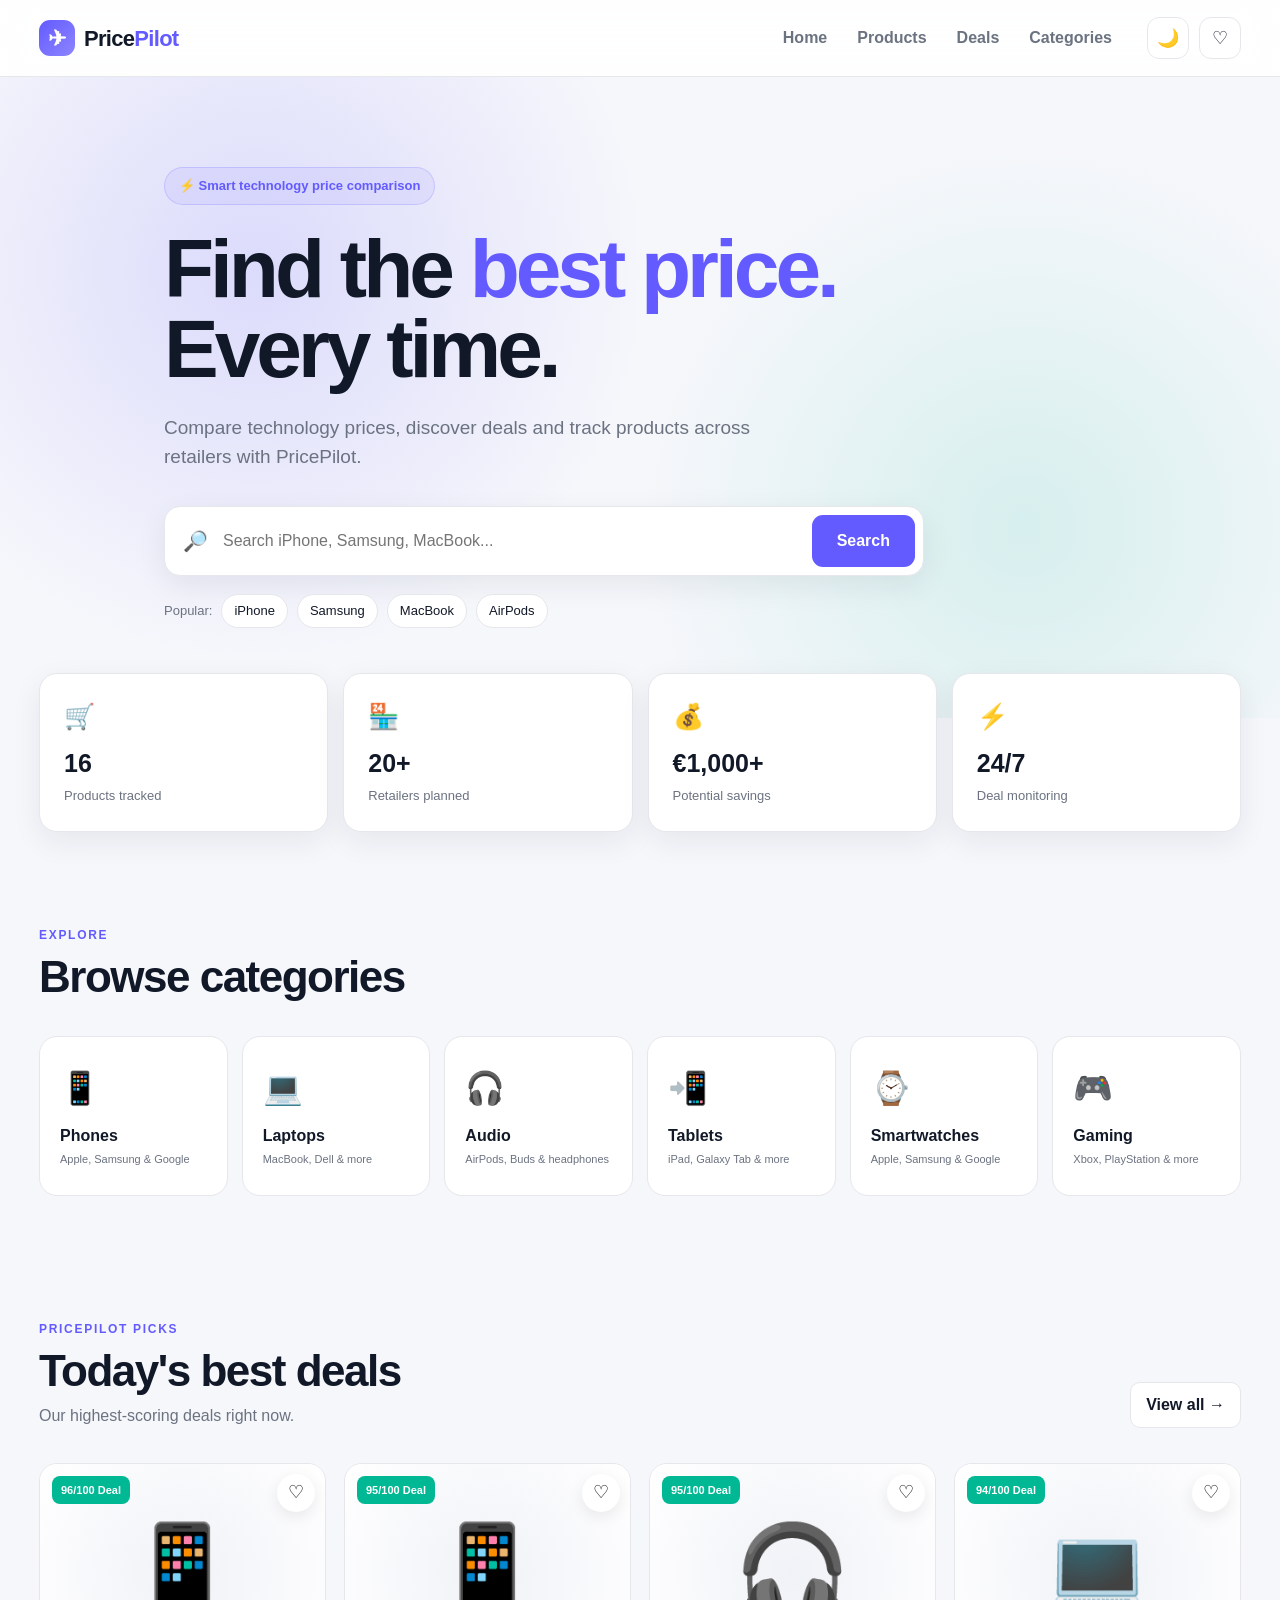
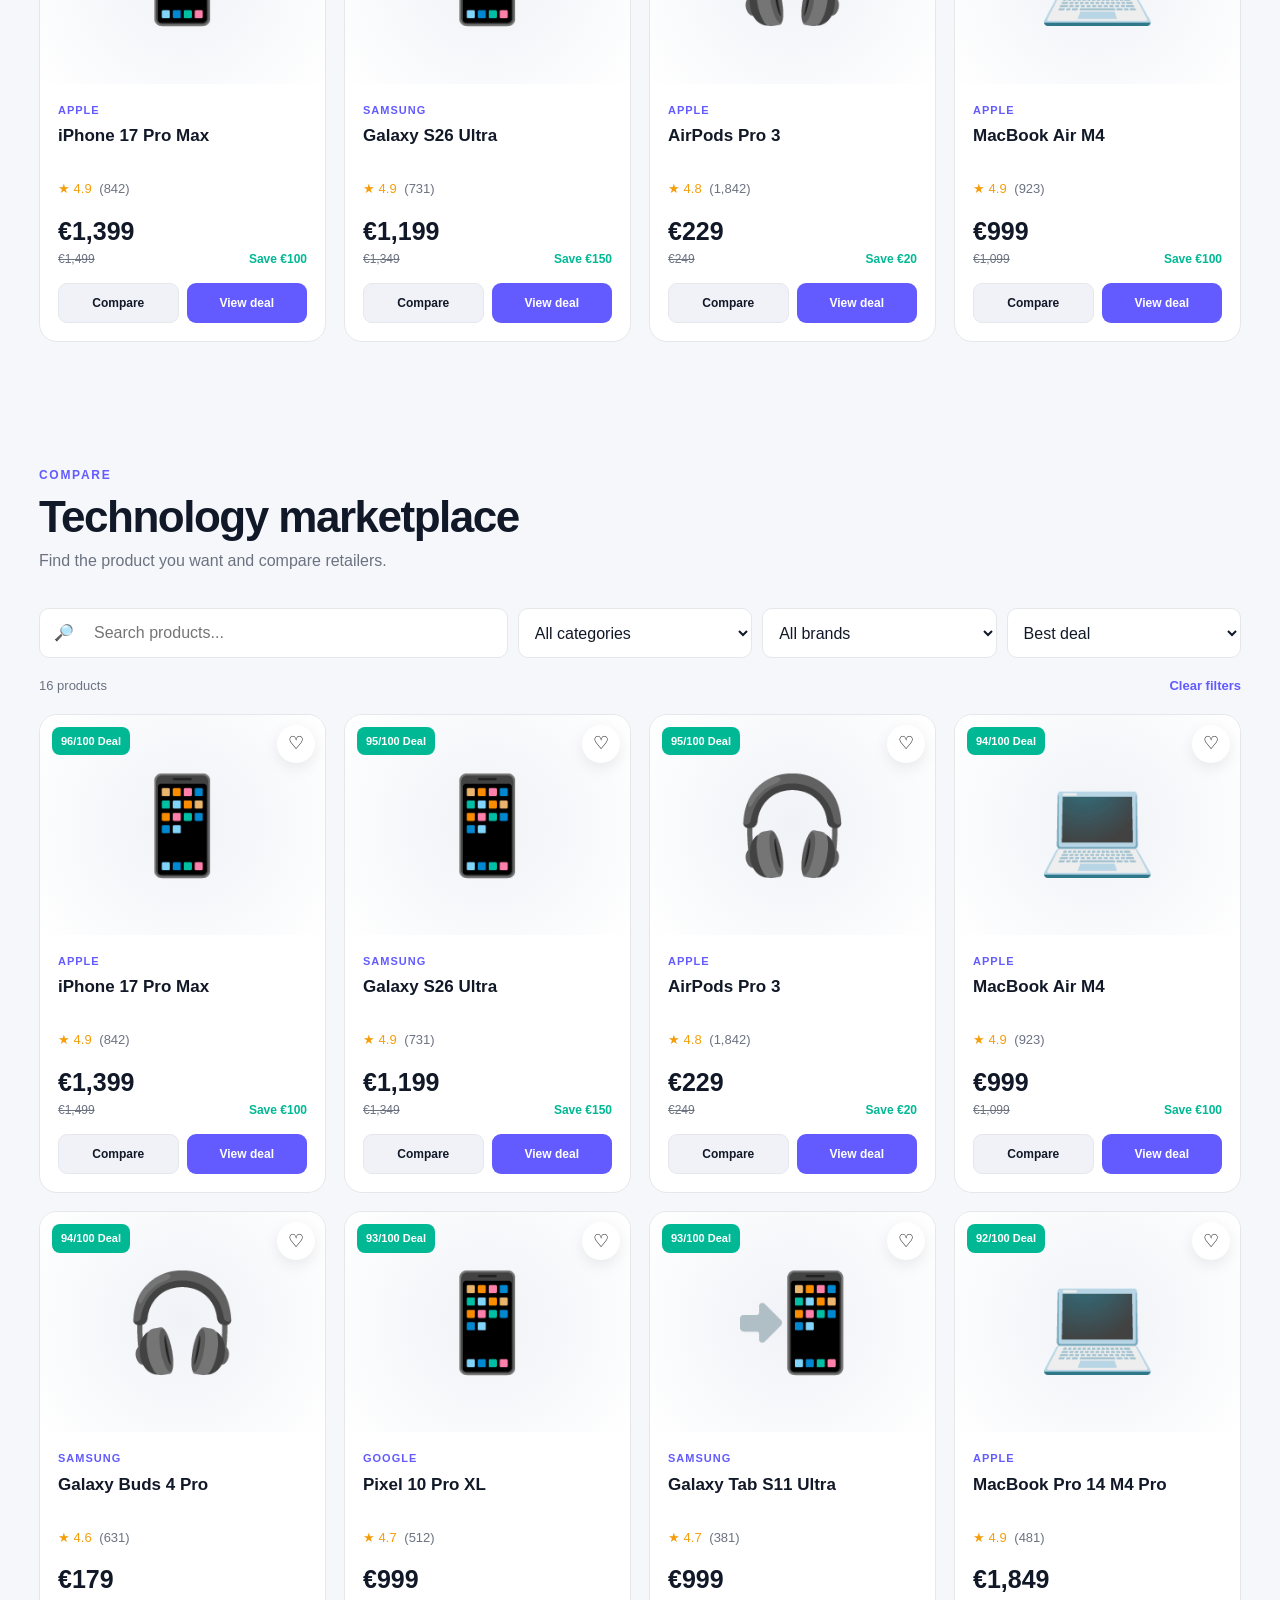
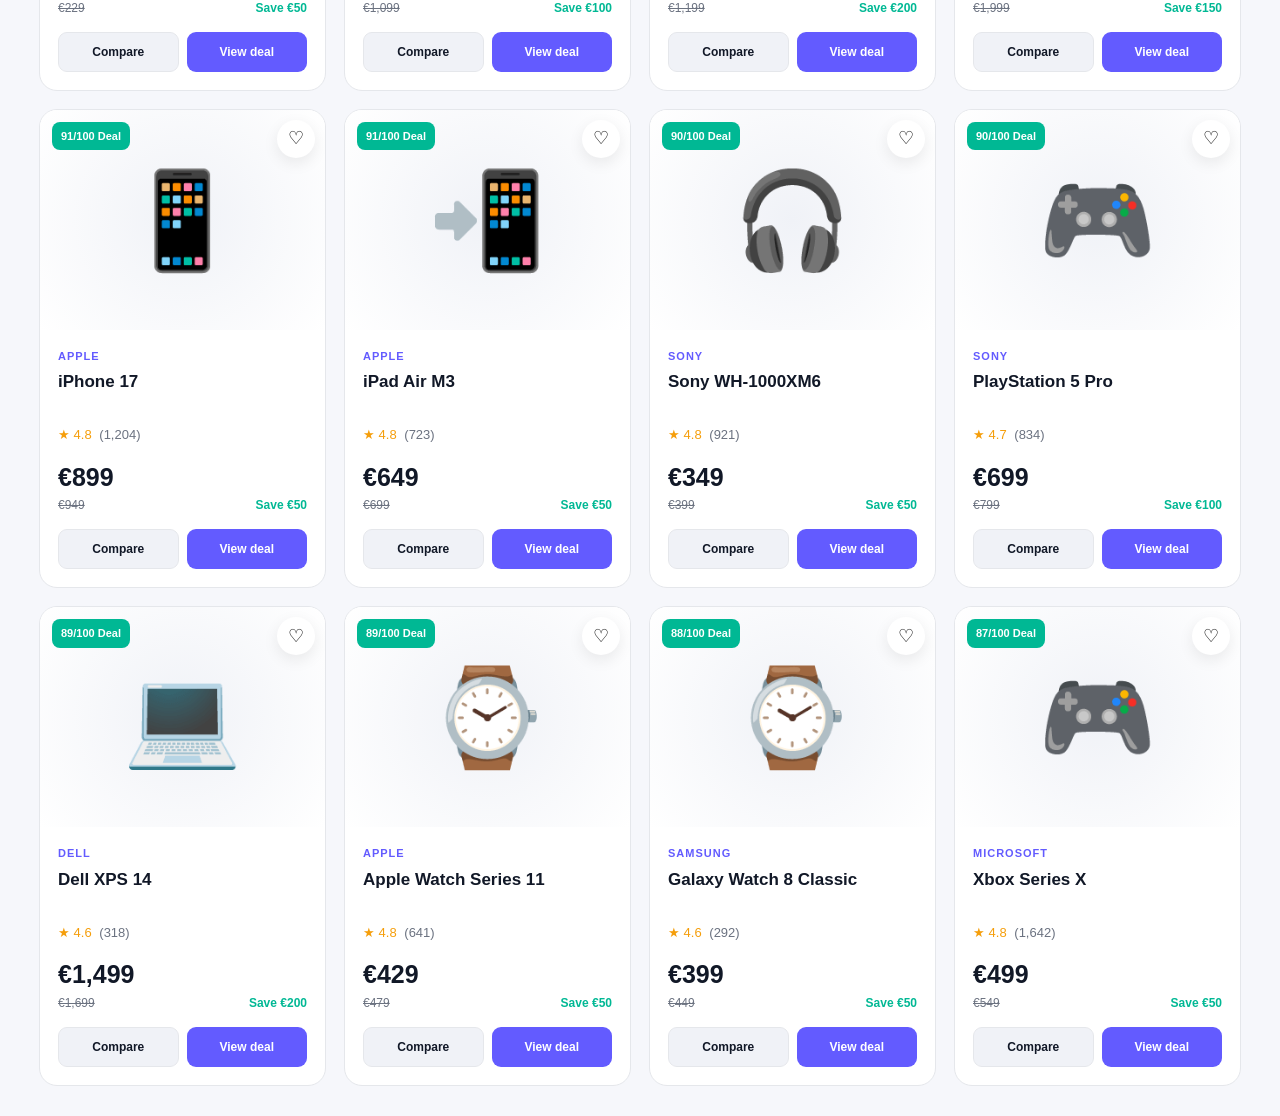
==== commit 61265a59: "Fix HTML encoding issues in index.html" ====
--- a/index.html
+++ b/index.html
@@ -10,7 +10,7 @@
 
     <meta name="description" content="PricePilot compares technology prices and helps you find the best deals.">
 </head>
-
+<script src="script.js"></script>
 <body>
 
 <header class="header">
--- a/style.css
+++ b/style.css
@@ -1,106 +1,63 @@
-/* =========================================================
-   PRICEPILOT 4.0
-   PROFESSIONAL DESIGN SYSTEM
-========================================================= */
-
-:root {
-
-    --primary: #2563eb;
-    --primary-dark: #1d4ed8;
-    --primary-light: #eff6ff;
-
-    --success: #16a34a;
-    --danger: #dc2626;
-    --warning: #f59e0b;
-
-    --text: #0f172a;
-    --text-secondary: #475569;
-    --muted: #64748b;
-
-    --background: #ffffff;
-    --surface: #ffffff;
-    --surface-secondary: #f8fafc;
-
-    --border: #e2e8f0;
-    --border-light: #f1f5f9;
-
-    --shadow-small:
-        0 2px 8px rgba(15, 23, 42, .05);
-
-    --shadow:
-        0 10px 35px rgba(15, 23, 42, .08);
-
-    --shadow-large:
-        0 25px 70px rgba(15, 23, 42, .14);
-
-    --radius-small: 9px;
-    --radius: 16px;
-    --radius-large: 24px;
-
-    --max-width: 1240px;
-}
-
-
-body.dark {
-
-    --text: #f8fafc;
-    --text-secondary: #cbd5e1;
-    --muted: #94a3b8;
-
-    --background: #020617;
-    --surface: #0f172a;
-    --surface-secondary: #111c2e;
-
-    --border: #243247;
-    --border-light: #172235;
-
-    --primary-light: #172554;
-
-    --shadow:
-        0 10px 35px rgba(0,0,0,.25);
-
-    --shadow-large:
-        0 25px 70px rgba(0,0,0,.4);
-}
-
-
-/* =========================================================
-   RESET
-========================================================= */
-
 * {
     box-sizing: border-box;
     margin: 0;
     padding: 0;
 }
 
+:root {
+    --primary: #635bff;
+    --primary-dark: #4c45d8;
+    --secondary: #00b894;
+
+    --bg: #f6f7fb;
+    --surface: #ffffff;
+    --surface-2: #f0f2f7;
+
+    --text: #111827;
+    --muted: #6b7280;
+    --border: #e5e7eb;
+
+    --danger: #ef4444;
+    --warning: #f59e0b;
+
+    --shadow: 0 10px 30px rgba(15, 23, 42, 0.07);
+
+    --radius: 18px;
+}
+
+body.dark {
+    --bg: #0b1020;
+    --surface: #12182a;
+    --surface-2: #1b2338;
+
+    --text: #f4f7ff;
+    --muted: #a9b2c7;
+    --border: #28324a;
+
+    --shadow: 0 10px 30px rgba(0, 0, 0, 0.3);
+}
 
 html {
     scroll-behavior: smooth;
 }
 
-
 body {
-
     font-family:
         Inter,
-        ui-sans-serif,
-        system-ui,
         -apple-system,
         BlinkMacSystemFont,
         "Segoe UI",
         sans-serif;
 
-    background: var(--background);
+    background: var(--bg);
     color: var(--text);
 
     line-height: 1.5;
 
     transition:
-        background .25s ease,
-        color .25s ease;
-}
-
+        background 0.25s ease,
+        color 0.25s ease;
+}
 
 button,
 input,
@@ -108,2443 +65,1212 @@
     font: inherit;
 }
 
-
 button {
     cursor: pointer;
 }
 
-
 a {
+    text-decoration: none;
     color: inherit;
-    text-decoration: none;
-}
-
-
-img {
-    max-width: 100%;
-    display: block;
-}
-
-
-.hidden {
-    display: none !important;
-}
-
-
-.container {
-
-    width: min(
-        calc(100% - 40px),
-        var(--max-width)
-    );
-
-    margin: 0 auto;
-}
-
-
-/* =========================================================
-   ANNOUNCEMENT
-========================================================= */
-
-.announcement {
-
-    min-height: 38px;
-
-    padding: 8px 45px;
-
-    display: flex;
-    justify-content: center;
-    align-items: center;
-    gap: 7px;
-
-    background:
-        linear-gradient(
-            90deg,
-            #172554,
-            #2563eb,
-            #4f46e5
-        );
-
-    color: white;
-
-    font-size: 12px;
-    font-weight: 600;
-
-    position: relative;
-}
-
-
-.announcement button {
-
-    position: absolute;
-    right: 20px;
-
-    background: transparent;
-    border: 0;
-
-    color: white;
-
-    font-size: 20px;
-}
-
-
-/* =========================================================
-   NAVBAR
-========================================================= */
-
-.navbar {
-
+}
+
+
+/* HEADER */
+
+.header {
     position: sticky;
     top: 0;
-    z-index: 100;
-
-    background:
-        color-mix(
-            in srgb,
-            var(--surface) 92%,
-            transparent
-        );
+    z-index: 1000;
+
+    background: rgba(255,255,255,0.88);
 
     backdrop-filter: blur(18px);
 
-    border-bottom:
-        1px solid var(--border);
-}
-
+    border-bottom: 1px solid var(--border);
+}
+
+body.dark .header {
+    background: rgba(11,16,32,0.88);
+}
 
 .nav-container {
-
-    width: min(
-        calc(100% - 40px),
-        var(--max-width)
-    );
-
-    min-height: 70px;
-
+    max-width: 1250px;
     margin: auto;
+
+    height: 76px;
 
     display: flex;
     align-items: center;
     justify-content: space-between;
 
-    gap: 25px;
-}
-
+    padding: 0 24px;
+}
 
 .logo {
-
     display: flex;
     align-items: center;
-
     gap: 9px;
 
-    font-size: 20px;
-    font-weight: 850;
-    letter-spacing: -0.8px;
-
-    white-space: nowrap;
-}
-
+    font-size: 22px;
+    font-weight: 800;
+
+    letter-spacing: -0.7px;
+}
 
 .logo > span:last-child > span {
     color: var(--primary);
 }
 
-
 .logo-icon {
-
-    width: 34px;
-    height: 34px;
-
     display: grid;
     place-items: center;
 
-    border-radius: 10px;
+    width: 36px;
+    height: 36px;
+
+    color: white;
+
+    border-radius: 11px;
 
     background:
         linear-gradient(
             135deg,
             var(--primary),
-            #6366f1
+            #8d85ff
         );
-
+}
+
+.nav {
+    display: flex;
+    gap: 30px;
+
+    margin-left: auto;
+    margin-right: 35px;
+}
+
+.nav a {
+    color: var(--muted);
+    font-weight: 600;
+
+    transition: 0.2s;
+}
+
+.nav a:hover {
+    color: var(--primary);
+}
+
+.nav-actions {
+    display: flex;
+    gap: 10px;
+}
+
+.icon-button {
+    position: relative;
+
+    width: 42px;
+    height: 42px;
+
+    border: 1px solid var(--border);
+    background: var(--surface);
+
+    border-radius: 12px;
+
+    color: var(--text);
+
+    font-size: 18px;
+
+    transition: 0.2s;
+}
+
+.icon-button:hover {
+    border-color: var(--primary);
+    transform: translateY(-2px);
+}
+
+.notification {
+    position: absolute;
+
+    top: -5px;
+    right: -5px;
+
+    min-width: 18px;
+    height: 18px;
+
+    padding: 0 5px;
+
+    border-radius: 20px;
+
+    display: none;
+    align-items: center;
+    justify-content: center;
+
+    background: var(--danger);
     color: white;
 
-    font-size: 18px;
-    font-weight: 900;
-
-    box-shadow:
-        0 7px 18px
-        rgba(37,99,235,.25);
-}
-
-
-.desktop-nav {
+    font-size: 10px;
+    font-weight: 800;
+}
+
+
+/* HERO */
+
+.hero {
+    min-height: 570px;
 
     display: flex;
     align-items: center;
-    gap: 28px;
-
-    margin-left: auto;
-}
-
-
-.desktop-nav a {
-
-    color: var(--text-secondary);
-
-    font-size: 13px;
-    font-weight: 650;
-
-    transition:
-        color .2s ease;
-}
-
-
-.desktop-nav a:hover {
-    color: var(--primary);
-}
-
-
-.nav-actions {
-
-    display: flex;
-    align-items: center;
-    gap: 8px;
-}
-
-
-.country-button {
-
-    border:
-        1px solid var(--border);
-
-    background: var(--surface);
-
-    color: var(--text);
-
-    border-radius: 9px;
-
-    padding: 8px 11px;
-
-    font-size: 12px;
-    font-weight: 650;
-}
-
-
-.icon-button {
-
-    width: 38px;
-    height: 38px;
-
-    border:
-        1px solid var(--border);
-
-    border-radius: 10px;
-
-    background: var(--surface);
-
-    color: var(--text);
-
-    display: grid;
-    place-items: center;
-
-    font-size: 16px;
-}
-
-
-#mobileMenuButton {
-    display: none;
-}
-
-
-.mobile-menu {
-    display: none;
-}
-
-
-/* =========================================================
-   HERO
-========================================================= */
-
-.hero {
-
-    position: relative;
-
-    overflow: hidden;
-
-    padding:
-        100px 0
-        90px;
 
     background:
         radial-gradient(
-            circle at 50% -20%,
-            #dbeafe 0,
-            transparent 45%
+            circle at 20% 30%,
+            rgba(99,91,255,0.18),
+            transparent 35%
+        ),
+        radial-gradient(
+            circle at 80% 70%,
+            rgba(0,184,148,0.13),
+            transparent 35%
         );
-
-}
-
-
-body.dark .hero {
-
-    background:
-        radial-gradient(
-            circle at 50% -20%,
-            #172554 0,
-            transparent 45%
-        );
-
-}
-
-
-.hero-background {
-
-    position: absolute;
-
-    width: 600px;
-    height: 600px;
-
-    top: -300px;
-    left: 50%;
-
-    transform: translateX(-50%);
-
-    border-radius: 50%;
+}
+
+.hero-content {
+    width: 100%;
+    max-width: 1000px;
+
+    margin: auto;
+
+    padding: 90px 24px;
+}
+
+.hero-badge {
+    display: inline-flex;
+
+    padding: 8px 14px;
+
+    margin-bottom: 24px;
+
+    border: 1px solid rgba(99,91,255,0.2);
+
+    background: rgba(99,91,255,0.08);
+
+    color: var(--primary);
+
+    border-radius: 30px;
+
+    font-size: 13px;
+    font-weight: 800;
+}
+
+.hero h1 {
+    max-width: 850px;
+
+    font-size: clamp(48px, 7vw, 82px);
+
+    line-height: 0.98;
+
+    letter-spacing: -4px;
+
+    margin-bottom: 25px;
+}
+
+.hero h1 span {
+    color: var(--primary);
+}
+
+.hero p {
+    max-width: 650px;
+
+    font-size: 19px;
+
+    color: var(--muted);
+
+    margin-bottom: 35px;
+}
+
+.hero-search {
+    max-width: 760px;
+
+    display: flex;
+    align-items: center;
+
+    background: var(--surface);
+
+    border: 1px solid var(--border);
+
+    border-radius: 16px;
+
+    padding: 7px 8px 7px 18px;
+
+    box-shadow: var(--shadow);
+}
+
+.hero-search > span {
+    font-size: 20px;
+}
+
+.hero-search input {
+    flex: 1;
+
+    min-width: 0;
+
+    border: 0;
+    outline: 0;
+
+    padding: 15px;
+
+    background: transparent;
+
+    color: var(--text);
+
+    font-size: 16px;
+}
+
+.hero-search button {
+    border: 0;
+
+    padding: 14px 25px;
+
+    border-radius: 11px;
+
+    background: var(--primary);
+
+    color: white;
+
+    font-weight: 800;
+
+    transition: 0.2s;
+}
+
+.hero-search button:hover {
+    background: var(--primary-dark);
+    transform: translateY(-1px);
+}
+
+.popular-searches {
+    display: flex;
+    align-items: center;
+    flex-wrap: wrap;
+
+    gap: 9px;
+
+    margin-top: 18px;
+
+    color: var(--muted);
+
+    font-size: 13px;
+}
+
+.popular-searches button {
+    border: 1px solid var(--border);
+
+    background: var(--surface);
+
+    color: var(--text);
+
+    border-radius: 30px;
+
+    padding: 6px 12px;
+
+    transition: 0.2s;
+}
+
+.popular-searches button:hover {
+    border-color: var(--primary);
+    color: var(--primary);
+}
+
+
+/* STATS */
+
+.stats-section {
+    max-width: 1250px;
+
+    margin: -45px auto 0;
+
+    padding: 0 24px;
+
+    position: relative;
+    z-index: 2;
+}
+
+.stats-grid {
+    display: grid;
+
+    grid-template-columns: repeat(4, 1fr);
+
+    gap: 15px;
+}
+
+.stat-card {
+    background: var(--surface);
+
+    border: 1px solid var(--border);
+
+    border-radius: var(--radius);
+
+    padding: 24px;
+
+    box-shadow: var(--shadow);
+}
+
+.stat-icon {
+    font-size: 25px;
+
+    margin-bottom: 10px;
+}
+
+.stat-card strong {
+    display: block;
+
+    font-size: 25px;
+}
+
+.stat-card span {
+    color: var(--muted);
+
+    font-size: 13px;
+}
+
+
+/* SECTIONS */
+
+.section {
+    max-width: 1250px;
+
+    margin: auto;
+
+    padding: 90px 24px 30px;
+}
+
+.section-heading {
+    display: flex;
+
+    align-items: flex-end;
+
+    justify-content: space-between;
+
+    gap: 20px;
+
+    margin-bottom: 35px;
+}
+
+.section-heading.centered {
+    text-align: center;
+
+    display: block;
+
+    max-width: 700px;
+
+    margin-left: auto;
+    margin-right: auto;
+}
+
+.eyebrow {
+    color: var(--primary);
+
+    font-size: 12px;
+
+    font-weight: 900;
+
+    letter-spacing: 1.7px;
+}
+
+.section h2 {
+    font-size: clamp(30px, 4vw, 44px);
+
+    line-height: 1.1;
+
+    letter-spacing: -1.5px;
+
+    margin-top: 7px;
+}
+
+.section-heading p {
+    color: var(--muted);
+
+    margin-top: 8px;
+}
+
+
+/* CATEGORIES */
+
+.category-grid {
+    display: grid;
+
+    grid-template-columns: repeat(6, 1fr);
+
+    gap: 14px;
+}
+
+.category-card {
+    min-height: 160px;
+
+    display: flex;
+    flex-direction: column;
+    align-items: flex-start;
+    justify-content: center;
+
+    padding: 20px;
+
+    border: 1px solid var(--border);
+
+    border-radius: var(--radius);
+
+    background: var(--surface);
+
+    color: var(--text);
+
+    text-align: left;
+
+    transition: 0.25s;
+}
+
+.category-card:hover {
+    transform: translateY(-6px);
+
+    border-color: var(--primary);
+
+    box-shadow: var(--shadow);
+}
+
+.category-card span {
+    font-size: 32px;
+
+    margin-bottom: 12px;
+}
+
+.category-card strong {
+    font-size: 16px;
+}
+
+.category-card small {
+    color: var(--muted);
+
+    margin-top: 3px;
+
+    font-size: 11px;
+}
+
+
+/* BUTTONS */
+
+.outline-button {
+    border: 1px solid var(--border);
+
+    background: var(--surface);
+
+    color: var(--text);
+
+    border-radius: 10px;
+
+    padding: 10px 15px;
+
+    font-weight: 700;
+}
+
+.outline-button:hover {
+    border-color: var(--primary);
+
+    color: var(--primary);
+}
+
+
+/* PRODUCT GRID */
+
+.product-grid {
+    display: grid;
+
+    grid-template-columns:
+        repeat(4, minmax(0, 1fr));
+
+    gap: 18px;
+}
+
+.product-card {
+    position: relative;
+
+    overflow: hidden;
+
+    background: var(--surface);
+
+    border: 1px solid var(--border);
+
+    border-radius: var(--radius);
+
+    transition:
+        transform 0.25s,
+        box-shadow 0.25s;
+}
+
+.product-card:hover {
+    transform: translateY(-6px);
+
+    box-shadow: var(--shadow);
+}
+
+.product-image {
+    height: 220px;
+
+    display: flex;
+
+    align-items: center;
+    justify-content: center;
+
+    padding: 25px;
 
     background:
         radial-gradient(
             circle,
-            rgba(37,99,235,.12),
-            transparent 65%
+            var(--surface-2),
+            var(--surface)
         );
-
-    pointer-events: none;
-}
-
-
-.hero-content {
-
-    position: relative;
-
-    text-align: center;
-
-    max-width: 900px;
-}
-
-
-.hero-badge {
-
-    display: inline-flex;
+}
+
+.product-image img {
+    width: 100%;
+    height: 100%;
+
+    object-fit: contain;
+}
+
+.product-emoji {
+    font-size: 95px;
+}
+
+.product-body {
+    padding: 18px;
+}
+
+.product-brand {
+    color: var(--primary);
+
+    font-size: 11px;
+
+    font-weight: 900;
+
+    text-transform: uppercase;
+
+    letter-spacing: 1px;
+}
+
+.product-name {
+    font-size: 17px;
+
+    margin-top: 5px;
+
+    min-height: 48px;
+
+    font-weight: 800;
+}
+
+.rating {
+    margin-top: 8px;
+
+    font-size: 13px;
+
+    color: var(--warning);
+}
+
+.rating span {
+    color: var(--muted);
+
+    margin-left: 4px;
+}
+
+.price-row {
+    display: flex;
+
+    align-items: flex-end;
+
+    justify-content: space-between;
+
+    margin-top: 14px;
+}
+
+.price {
+    font-size: 25px;
+
+    font-weight: 900;
+}
+
+.old-price {
+    display: block;
+
+    color: var(--muted);
+
+    text-decoration: line-through;
+
+    font-size: 12px;
+}
+
+.savings {
+    color: var(--secondary);
+
+    font-size: 12px;
+
+    font-weight: 800;
+}
+
+.deal-score {
+    position: absolute;
+
+    top: 12px;
+    left: 12px;
+
+    padding: 6px 9px;
+
+    border-radius: 8px;
+
+    background: var(--secondary);
+
+    color: white;
+
+    font-size: 11px;
+
+    font-weight: 900;
+}
+
+.favourite {
+    position: absolute;
+
+    top: 10px;
+    right: 10px;
+
+    width: 38px;
+    height: 38px;
+
+    border: 0;
+
+    border-radius: 50%;
+
+    background: var(--surface);
+
+    box-shadow: 0 5px 15px rgba(0,0,0,0.08);
+
+    font-size: 18px;
+}
+
+.favourite.active {
+    color: var(--danger);
+}
+
+.product-actions {
+    display: grid;
+
+    grid-template-columns: 1fr 1fr;
+
+    gap: 8px;
+
+    margin-top: 15px;
+}
+
+.product-actions button {
+    padding: 10px;
+
+    border-radius: 9px;
+
+    font-size: 12px;
+
+    font-weight: 800;
+}
+
+.compare-button {
+    border: 1px solid var(--border);
+
+    background: var(--surface-2);
+
+    color: var(--text);
+}
+
+.details-button {
+    border: 0;
+
+    background: var(--primary);
+
+    color: white;
+}
+
+
+/* TOOLBAR */
+
+.toolbar {
+    display: grid;
+
+    grid-template-columns:
+        2fr 1fr 1fr 1fr;
+
+    gap: 10px;
+
+    margin-bottom: 15px;
+}
+
+.search-small {
+    display: flex;
+
     align-items: center;
+
     gap: 8px;
 
-    padding: 7px 12px;
-
-    border:
-        1px solid #bfdbfe;
-
-    background:
-        rgba(239,246,255,.8);
+    padding: 0 14px;
+
+    border: 1px solid var(--border);
+
+    border-radius: 10px;
+
+    background: var(--surface);
+}
+
+.search-small input {
+    width: 100%;
+
+    border: 0;
+    outline: 0;
+
+    background: transparent;
+
+    color: var(--text);
+
+    padding: 12px;
+}
+
+.toolbar select {
+    border: 1px solid var(--border);
+
+    border-radius: 10px;
+
+    padding: 12px;
+
+    background: var(--surface);
+
+    color: var(--text);
+
+    outline: 0;
+}
+
+.results-bar {
+    display: flex;
+
+    justify-content: space-between;
+
+    align-items: center;
+
+    margin: 18px 0;
+
+    color: var(--muted);
+
+    font-size: 13px;
+}
+
+.results-bar button {
+    border: 0;
+
+    background: transparent;
 
     color: var(--primary);
 
-    border-radius: 999px;
-
-    font-size: 11px;
-    font-weight: 800;
-
-    margin-bottom: 22px;
-}
-
-
-body.dark .hero-badge {
-    background: #172554;
-    border-color: #1e40af;
-}
-
-
-.pulse {
-
-    width: 7px;
-    height: 7px;
-
-    border-radius: 50%;
-
-    background: #22c55e;
-
-    box-shadow:
-        0 0 0 5px
-        rgba(34,197,94,.12);
-}
-
-
-.hero h1 {
-
-    max-width: 850px;
-
-    margin: auto;
-
-    font-size:
-        clamp(
-            42px,
-            6vw,
-            72px
-        );
-
-    line-height: 1.02;
-
-    letter-spacing: -4px;
-
-    font-weight: 900;
-}
-
-
-.hero h1 span {
+    font-weight: 700;
+}
+
+
+/* FEATURES */
+
+.features-section {
+    padding: 100px 24px;
 
     background:
         linear-gradient(
-            90deg,
-            #2563eb,
-            #4f46e5
+            180deg,
+            transparent,
+            rgba(99,91,255,0.05)
         );
-
-    -webkit-background-clip: text;
-    background-clip: text;
-
-    color: transparent;
-}
-
-
-.hero-description {
-
-    max-width: 650px;
-
-    margin:
-        25px auto
-        35px;
-
-    color: var(--text-secondary);
-
-    font-size: 17px;
-}
-
-
-/* =========================================================
-   SEARCH
-========================================================= */
-
-.search-wrapper {
-
-    width: min(
-        760px,
-        100%
-    );
+}
+
+.feature-grid {
+    max-width: 1250px;
+
+    margin: 50px auto 0;
+
+    display: grid;
+
+    grid-template-columns: repeat(4, 1fr);
+
+    gap: 18px;
+}
+
+.feature-card {
+    background: var(--surface);
+
+    border: 1px solid var(--border);
+
+    border-radius: var(--radius);
+
+    padding: 30px;
+}
+
+.feature-card > span {
+    font-size: 32px;
+}
+
+.feature-card h3 {
+    margin-top: 18px;
+
+    font-size: 19px;
+}
+
+.feature-card p {
+    color: var(--muted);
+
+    margin-top: 8px;
+
+    font-size: 14px;
+}
+
+
+/* MODAL */
+
+.modal {
+    position: fixed;
+
+    inset: 0;
+
+    z-index: 2000;
+
+    display: none;
+
+    align-items: center;
+    justify-content: center;
+
+    padding: 20px;
+
+    background: rgba(0,0,0,0.65);
+
+    backdrop-filter: blur(8px);
+}
+
+.modal.show {
+    display: flex;
+}
+
+.modal-content {
+    width: 100%;
+
+    max-width: 850px;
+
+    max-height: 90vh;
+
+    overflow-y: auto;
+
+    position: relative;
+
+    background: var(--surface);
+
+    border-radius: 24px;
+
+    padding: 35px;
+
+    box-shadow: 0 30px 100px rgba(0,0,0,0.25);
+}
+
+.modal-close {
+    position: absolute;
+
+    top: 15px;
+    right: 15px;
+
+    width: 40px;
+    height: 40px;
+
+    border: 0;
+
+    border-radius: 50%;
+
+    background: var(--surface-2);
+
+    color: var(--text);
+
+    font-size: 24px;
+}
+
+.modal-product {
+    display: grid;
+
+    grid-template-columns: 1fr 1fr;
+
+    gap: 35px;
+}
+
+.modal-image {
+    min-height: 300px;
+
+    display: grid;
+
+    place-items: center;
+
+    background: var(--surface-2);
+
+    border-radius: 18px;
+}
+
+.modal-image .product-emoji {
+    font-size: 130px;
+}
+
+.modal-info h2 {
+    font-size: 32px;
+
+    line-height: 1.1;
+
+    margin: 8px 0;
+}
+
+.modal-price {
+    font-size: 35px;
+
+    font-weight: 900;
+
+    margin: 18px 0;
+}
+
+.retailer-list {
+    margin-top: 25px;
+}
+
+.retailer-row {
+    display: flex;
+
+    align-items: center;
+    justify-content: space-between;
+
+    padding: 14px;
+
+    border: 1px solid var(--border);
+
+    border-radius: 11px;
+
+    margin-bottom: 8px;
+}
+
+.retailer-row strong {
+    font-size: 14px;
+}
+
+.retailer-row span {
+    color: var(--secondary);
+
+    font-weight: 900;
+}
+
+.retailer-row button {
+    border: 0;
+
+    background: var(--primary);
+
+    color: white;
+
+    padding: 7px 12px;
+
+    border-radius: 7px;
+
+    font-size: 11px;
+}
+
+
+/* EMPTY */
+
+.empty {
+    grid-column: 1 / -1;
+
+    text-align: center;
+
+    padding: 60px 20px;
+
+    color: var(--muted);
+}
+
+.empty-icon {
+    font-size: 45px;
+
+    margin-bottom: 10px;
+}
+
+
+/* FOOTER */
+
+footer {
+    margin-top: 70px;
+
+    background: #0b1020;
+
+    color: white;
+
+    padding: 55px 24px 25px;
+}
+
+.footer-inner {
+    max-width: 1250px;
 
     margin: auto;
 
-    position: relative;
-}
-
-
-.search-box {
-
-    display: flex;
-    align-items: center;
-
-    padding: 6px;
-
-    background: var(--surface);
-
-    border:
-        1px solid var(--border);
-
-    border-radius: 15px;
-
-    box-shadow:
-        0 15px 45px
-        rgba(15,23,42,.10);
-
-    transition:
-        box-shadow .2s ease,
-        border .2s ease;
-}
-
-
-.search-box:focus-within {
-
-    border-color:
-        var(--primary);
-
-    box-shadow:
-        0 15px 50px
-        rgba(37,99,235,.16);
-}
-
-
-.search-icon {
-
-    padding-left: 14px;
-
-    color: var(--muted);
-
-    font-size: 23px;
-}
-
-
-.search-box input {
-
-    flex: 1;
-
-    min-width: 0;
-
-    border: 0;
-    outline: 0;
-
-    background: transparent;
-
-    color: var(--text);
-
-    padding: 14px 12px;
-
-    font-size: 14px;
-}
-
-
-.search-button {
-
-    border: 0;
-
-    padding:
-        13px 22px;
-
-    border-radius: 10px;
-
-    background:
-        linear-gradient(
-            135deg,
-            var(--primary),
-            #4f46e5
-        );
-
+    display: flex;
+
+    justify-content: space-between;
+
+    gap: 30px;
+}
+
+.footer-logo {
     color: white;
-
-    font-size: 13px;
-    font-weight: 800;
-
-    box-shadow:
-        0 6px 18px
-        rgba(37,99,235,.22);
-}
-
-
-.clear-search {
-
-    background: transparent;
-    border: 0;
-
-    color: var(--muted);
-
-    font-size: 20px;
-
-    padding: 8px;
-}
-
-
-.suggestions {
-
-    position: absolute;
-
-    top: calc(100% + 8px);
-
-    left: 0;
-    right: 0;
-
-    z-index: 30;
-
-    background: var(--surface);
-
-    border:
-        1px solid var(--border);
-
-    border-radius: 14px;
-
-    box-shadow: var(--shadow);
-
-    overflow: hidden;
-
-    text-align: left;
-}
-
-
-.suggestion {
-
-    display: flex;
-    align-items: center;
-
-    gap: 10px;
-
-    padding: 12px 15px;
-
-    border-bottom:
-        1px solid var(--border-light);
-
-    cursor: pointer;
-}
-
-
-.suggestion:hover {
-    background: var(--surface-secondary);
-}
-
-
-.suggestion span {
-
-    margin-left: auto;
-
-    color: var(--muted);
-
-    font-size: 11px;
-}
-
-
-/* =========================================================
-   QUICK SEARCH
-========================================================= */
-
-.quick-searches {
-
-    margin-top: 16px;
-
-    display: flex;
-    justify-content: center;
-    align-items: center;
-
-    gap: 7px;
-
-    flex-wrap: wrap;
-
-    color: var(--muted);
-
-    font-size: 11px;
-}
-
-
-.quick-search {
-
-    border:
-        1px solid var(--border);
-
-    background:
-        var(--surface);
-
-    color: var(--text-secondary);
-
-    border-radius: 999px;
-
-    padding: 6px 10px;
-
-    font-size: 11px;
-}
-
-
-.quick-search:hover {
-
-    border-color:
-        var(--primary);
-
-    color:
-        var(--primary);
-}
-
-
-/* =========================================================
-   HERO STATS
-========================================================= */
-
-.hero-stats {
-
-    margin:
-        55px auto
-        0;
-
-    display: flex;
-
-    justify-content: center;
-
-    gap: 70px;
-}
-
-
-.hero-stats div {
-
-    display: flex;
-    flex-direction: column;
-}
-
-
-.hero-stats strong {
-
-    font-size: 22px;
-    font-weight: 850;
-}
-
-
-.hero-stats span {
-
-    color: var(--muted);
-
-    font-size: 10px;
-
-    text-transform: uppercase;
-
-    letter-spacing: .8px;
-}
-
-
-/* =========================================================
-   TRUST
-========================================================= */
-
-.trust-strip {
-
-    border-top:
-        1px solid var(--border);
-
-    border-bottom:
-        1px solid var(--border);
-
-    background:
-        var(--surface);
-}
-
-
-.trust-grid {
-
-    display: grid;
-
-    grid-template-columns:
-        repeat(4, 1fr);
-}
-
-
-.trust-item {
-
-    min-height: 90px;
-
-    display: flex;
-
-    justify-content: center;
-    align-items: center;
-
-    gap: 12px;
-
-    border-right:
-        1px solid var(--border);
-}
-
-
-.trust-item:last-child {
-    border-right: 0;
-}
-
-
-.trust-item > span {
-
-    font-size: 22px;
-}
-
-
-.trust-item strong {
-
-    display: block;
+}
+
+.footer-inner p {
+    color: #9ba5bb;
+
+    margin-top: 10px;
+}
+
+.footer-links {
+    display: flex;
+
+    gap: 25px;
+
+    color: #b4bdd0;
+}
+
+.footer-links a:hover {
+    color: white;
+}
+
+.footer-bottom {
+    max-width: 1250px;
+
+    margin: 45px auto 0;
+
+    padding-top: 20px;
+
+    border-top: 1px solid #252d40;
+
+    color: #747f96;
 
     font-size: 12px;
 }
 
 
-.trust-item small {
-
-    display: block;
-
-    color: var(--muted);
-
-    font-size: 10px;
-}
-
-
-/* =========================================================
-   SECTIONS
-========================================================= */
-
-.section {
-
-    padding:
-        90px 0;
-}
-
-
-.soft-section {
-
-    background:
-        var(--surface-secondary);
-}
-
-
-.section-header {
-
-    display: flex;
-
-    align-items: flex-end;
-
-    justify-content: space-between;
-
-    gap: 30px;
-
-    margin-bottom: 32px;
-}
-
-
-.section-header.centered {
-
-    display: block;
-
-    text-align: center;
-}
-
-
-.section-kicker {
-
-    display: block;
-
-    margin-bottom: 8px;
-
-    color: var(--primary);
-
-    font-size: 10px;
-
-    font-weight: 850;
-
-    letter-spacing: 1.5px;
-}
-
-
-.section-header h2 {
-
-    font-size: 30px;
-
-    letter-spacing:
-        -1.2px;
-
-    line-height: 1.1;
-
-    margin-bottom: 8px;
-}
-
-
-.section-header p {
-
-    color: var(--muted);
-
-    font-size: 13px;
-}
-
-
-/* =========================================================
-   BUTTONS
-========================================================= */
-
-.primary-button {
-
-    border: 0;
-
-    border-radius: 10px;
-
-    background:
-        linear-gradient(
-            135deg,
-            var(--primary),
-            #4f46e5
-        );
-
-    color: white;
-
-    padding:
-        11px 17px;
-
-    font-size: 12px;
-
-    font-weight: 800;
-
-    box-shadow:
-        0 7px 20px
-        rgba(37,99,235,.18);
-}
-
-
-.outline-button {
-
-    border:
-        1px solid var(--border);
-
-    border-radius: 10px;
-
-    padding:
-        10px 14px;
-
-    background:
-        var(--surface);
-
-    color:
-        var(--text);
-
-    font-size: 12px;
-
-    font-weight: 750;
-}
-
-
-.outline-button:hover {
-
-    border-color:
-        var(--primary);
-
-    color:
-        var(--primary);
-}
-
-
-/* =========================================================
-   PRODUCT GRID
-========================================================= */
-
-.product-grid {
-
-    display: grid;
-
-    grid-template-columns:
-        repeat(4, 1fr);
-
-    gap: 16px;
-}
-
-
-/* =========================================================
-   PRODUCT CARD
-========================================================= */
-
-.product-card {
-
-    position: relative;
-
-    background:
-        var(--surface);
-
-    border:
-        1px solid var(--border);
-
-    border-radius:
-        var(--radius);
-
-    overflow: hidden;
-
-    transition:
-        transform .2s ease,
-        box-shadow .2s ease,
-        border-color .2s ease;
-
-    cursor: pointer;
-}
-
-
-.product-card:hover {
-
-    transform:
-        translateY(-5px);
-
-    box-shadow:
-        var(--shadow);
-
-    border-color:
-        #bfdbfe;
-}
-
-
-.product-image {
-
-    height: 210px;
-
-    background:
-        var(--surface-secondary);
-
-    display: grid;
-    place-items: center;
-
-    overflow: hidden;
-}
-
-
-.product-image img {
-
-    width: 100%;
-    height: 100%;
-
-    object-fit: cover;
-
-    transition:
-        transform .35s ease;
-}
-
-
-.product-card:hover
-.product-image img {
-
-    transform:
-        scale(1.04);
-}
-
-
-.favourite-button {
-
-    position: absolute;
-
-    top: 11px;
-    right: 11px;
-
-    z-index: 5;
-
-    width: 34px;
-    height: 34px;
-
-    border:
-        1px solid var(--border);
-
-    border-radius: 50%;
-
-    background:
-        rgba(255,255,255,.9);
-
-    color:
-        #64748b;
-
-    display: grid;
-    place-items: center;
-
-    font-size: 17px;
-}
-
-
-body.dark
-.favourite-button {
-
-    background:
-        rgba(15,23,42,.9);
-}
-
-
-.favourite-button.active {
-
-    color:
-        #ef4444;
-
-    border-color:
-        #fecaca;
-}
-
-
-.product-info {
-
-    padding: 16px;
-}
-
-
-.product-brand {
-
-    color:
-        var(--primary);
-
-    font-size: 10px;
-
-    font-weight: 850;
-
-    text-transform: uppercase;
-
-    letter-spacing: .8px;
-
-    margin-bottom: 5px;
-}
-
-
-.product-name {
-
-    min-height: 44px;
-
-    font-size: 15px;
-
-    line-height: 1.3;
-
-    letter-spacing: -.2px;
-
-    margin-bottom: 12px;
-}
-
-
-.price-row {
-
-    display: flex;
-
-    align-items: center;
-
-    gap: 8px;
-
-    margin-bottom: 7px;
-}
-
-
-.current-price {
-
-    font-size: 21px;
-
-    font-weight: 900;
-
-    letter-spacing: -.7px;
-}
-
-
-.old-price {
-
-    color:
-        var(--muted);
-
-    font-size: 11px;
-
-    text-decoration:
-        line-through;
-}
-
-
-.saving {
-
-    display: inline-block;
-
-    color:
-        var(--success);
-
-    background:
-        rgba(22,163,74,.08);
-
-    border-radius: 6px;
-
-    padding: 4px 7px;
-
-    font-size: 10px;
-
-    font-weight: 800;
-}
-
-
-.best-deal {
-
-    margin:
-        12px 0;
-
-    padding:
-        9px;
-
-    border-radius: 8px;
-
-    background:
-        var(--surface-secondary);
-
-    color:
-        var(--muted);
-
-    font-size: 10px;
-}
-
-
-.best-deal strong {
-
-    color:
-        var(--text);
-
-}
-
-
-.compare-button {
-
-    width: 100%;
-
-    padding:
-        9px;
-
-    border:
-        1px solid var(--border);
-
-    border-radius: 8px;
-
-    background:
-        var(--surface);
-
-    color:
-        var(--text);
-
-    font-size: 11px;
-
-    font-weight: 750;
-}
-
-
-.compare-button:hover {
-
-    background:
-        var(--primary);
-
-    border-color:
-        var(--primary);
-
-    color: white;
-}
-
-
-/* =========================================================
-   CATEGORY GRID
-========================================================= */
-
-.category-grid {
-
-    display: grid;
-
-    grid-template-columns:
-        repeat(6, 1fr);
-
-    gap: 12px;
-}
-
-
-.category-card {
-
-    border:
-        1px solid var(--border);
-
-    border-radius:
-        var(--radius);
-
-    background:
-        var(--surface);
-
-    padding: 22px 12px;
-
-    color:
-        var(--text);
-
-    text-align: center;
-
-    transition:
-        transform .2s ease,
-        border .2s ease,
-        box-shadow .2s ease;
-}
-
-
-.category-card:hover {
-
-    transform:
-        translateY(-4px);
-
-    border-color:
-        var(--primary);
-
-    box-shadow:
-        var(--shadow);
-}
-
-
-.category-card > span {
-
-    display: block;
-
-    font-size: 28px;
-
-    margin-bottom: 10px;
-}
-
-
-.category-card strong {
-
-    display: block;
-
-    font-size: 12px;
-}
-
-
-.category-card small {
-
-    display: block;
-
-    color:
-        var(--muted);
-
-    margin-top: 4px;
-
-    font-size: 9px;
-}
-
-
-/* =========================================================
-   FILTER PANEL
-========================================================= */
-
-.filter-panel {
-
-    display: flex;
-
-    align-items: flex-end;
-
-    gap: 12px;
-
-    padding: 16px;
-
-    background:
-        var(--surface);
-
-    border:
-        1px solid var(--border);
-
-    border-radius:
-        var(--radius);
-
-    margin-bottom: 15px;
-}
-
-
-.filter-group {
-
-    flex: 1;
-}
-
-
-.filter-group label {
-
-    display: block;
-
-    margin-bottom: 5px;
-
-    color:
-        var(--muted);
-
-    font-size: 10px;
-
-    font-weight: 750;
-}
-
-
-.filter-group select {
-
-    width: 100%;
-
-    border:
-        1px solid var(--border);
-
-    border-radius: 9px;
-
-    background:
-        var(--surface);
-
-    color:
-        var(--text);
-
-    padding:
-        10px;
-
-    outline: 0;
-
-    font-size: 11px;
-}
-
-
-.reset-button {
-
-    padding:
-        10px 14px;
-
-    border:
-        1px solid var(--border);
-
-    border-radius: 9px;
-
-    background:
-        var(--surface);
-
-    color:
-        var(--text);
-
-    font-size: 11px;
-
-    font-weight: 750;
-}
-
-
-.active-filters {
-
-    min-height: 25px;
-
-    display: flex;
-
-    flex-wrap: wrap;
-
-    gap: 6px;
-
-    margin-bottom: 14px;
-}
-
-
-/* =========================================================
-   BRANDS
-========================================================= */
-
-.brand-grid {
-
-    display: grid;
-
-    grid-template-columns:
-        repeat(5, 1fr);
-
-    gap: 15px;
-}
-
-
-.brand-card {
-
-    padding: 20px;
-
-    background:
-        var(--surface);
-
-    border:
-        1px solid var(--border);
-
-    border-radius:
-        var(--radius);
-
-    color:
-        var(--text);
-
-    text-align: left;
-
-    display: grid;
-
-    grid-template-columns:
-        auto 1fr;
-
-    column-gap: 12px;
-
-    align-items: center;
-
-    transition:
-        transform .2s ease,
-        box-shadow .2s ease,
-        border-color .2s ease;
-}
-
-
-.brand-card:hover {
-
-    transform:
-        translateY(-4px);
-
-    border-color:
-        var(--primary);
-
-    box-shadow:
-        var(--shadow);
-}
-
-
-.brand-letter {
-
-    grid-row:
-        span 2;
-
-    width: 45px;
-    height: 45px;
-
-    display: grid;
-    place-items: center;
-
-    border-radius: 12px;
-
-    color: white;
-
-    font-weight: 900;
-
-    font-size: 19px;
-}
-
-
-.brand-letter.apple {
-    background: #111827;
-}
-
-
-.brand-letter.samsung {
-    background: #2563eb;
-}
-
-
-.brand-letter.google {
-    background:
-        linear-gradient(
-            135deg,
-            #4285f4,
-            #34a853,
-            #fbbc05,
-            #ea4335
-        );
-}
-
-
-.brand-letter.sony {
-    background: #111827;
-}
-
-
-.brand-letter.microsoft {
-    background: #64748b;
-}
-
-
-.brand-card strong {
-
-    font-size: 13px;
-}
-
-
-.brand-card small {
-
-    color:
-        var(--muted);
-
-    font-size: 9px;
-}
-
-
-/* =========================================================
-   EMPTY STATES
-========================================================= */
-
-.empty-state,
-.no-results {
-
-    text-align: center;
-
-    padding:
-        60px 20px;
-
-    border:
-        1px dashed var(--border);
-
-    border-radius:
-        var(--radius);
-
-    color:
-        var(--muted);
-}
-
-
-.empty-state > div,
-.no-results > div {
-
-    font-size: 38px;
-
-    margin-bottom: 10px;
-}
-
-
-.empty-state h3,
-.no-results h3 {
-
-    color:
-        var(--text);
-
-    font-size: 17px;
-
-    margin-bottom: 5px;
-}
-
-
-.empty-state p,
-.no-results p {
-
-    font-size: 12px;
-
-    margin-bottom: 15px;
-}
-
-
-/* =========================================================
-   COUNT
-========================================================= */
-
-.count-badge {
-
-    display: inline-grid;
-
-    place-items: center;
-
-    min-width: 24px;
-    height: 24px;
-
-    border-radius: 999px;
-
-    background:
-        var(--primary-light);
-
-    color:
-        var(--primary);
-
-    font-size: 11px;
-
-    vertical-align: middle;
-}
-
-
-/* =========================================================
-   ALERT SECTION
-========================================================= */
-
-.alert-section {
-
-    padding:
-        70px 0;
-
-    background:
-        linear-gradient(
-            135deg,
-            #eff6ff,
-            #eef2ff
-        );
-}
-
-
-body.dark .alert-section {
-
-    background:
-        linear-gradient(
-            135deg,
-            #0f172a,
-            #172554
-        );
-}
-
-
-.alert-card {
-
-    display: flex;
-
-    align-items: center;
-
-    gap: 25px;
-
-    padding:
-        35px;
-
-    background:
-        var(--surface);
-
-    border:
-        1px solid var(--border);
-
-    border-radius:
-        var(--radius-large);
-
-    box-shadow:
-        var(--shadow);
-}
-
-
-.alert-icon {
-
-    width: 65px;
-    height: 65px;
-
-    flex-shrink: 0;
-
-    display: grid;
-    place-items: center;
-
-    border-radius: 18px;
-
-    background:
-        var(--primary-light);
-
-    font-size: 28px;
-}
-
-
-.alert-card h2 {
-
-    font-size: 25px;
-
-    letter-spacing: -1px;
-
-    margin-bottom: 5px;
-}
-
-
-.alert-card p {
-
-    max-width: 650px;
-
-    color:
-        var(--muted);
-
-    font-size: 12px;
-}
-
-
-.alert-card .primary-button {
-
-    margin-left: auto;
-
-    white-space: nowrap;
-}
-
-
-/* =========================================================
-   COMPARE
-========================================================= */
-
-.compare-info {
-
-    display: flex;
-
-    align-items: center;
-
-    gap: 25px;
-
-    padding:
-        40px;
-
-    border:
-        1px solid var(--border);
-
-    border-radius:
-        var(--radius-large);
-
-    background:
-        linear-gradient(
-            135deg,
-            var(--surface),
-            var(--surface-secondary)
-        );
-}
-
-
-.compare-icon {
-
-    width: 70px;
-    height: 70px;
-
-    display: grid;
-    place-items: center;
-
-    border-radius: 20px;
-
-    background:
-        var(--primary-light);
-
-    font-size: 32px;
-
-    flex-shrink: 0;
-}
-
-
-.compare-info h2 {
-
-    font-size: 30px;
-
-    letter-spacing: -1.2px;
-
-    margin-bottom: 5px;
-}
-
-
-.compare-info p {
-
-    color:
-        var(--muted);
-
-    max-width: 650px;
-
-    font-size: 13px;
-}
-
-
-/* =========================================================
-   FOOTER
-========================================================= */
-
-.footer {
-
-    border-top:
-        1px solid var(--border);
-
-    background:
-        var(--surface);
-}
-
-
-.footer-grid {
-
-    display: grid;
-
-    grid-template-columns:
-        2fr
-        repeat(3, 1fr);
-
-    gap: 40px;
-
-    padding:
-        60px 0;
-}
-
-
-.footer-brand p {
-
-    color:
-        var(--muted);
-
-    font-size: 11px;
-
-    margin-top: 12px;
-}
-
-
-.footer h4 {
-
-    font-size: 11px;
-
-    margin-bottom: 13px;
-}
-
-
-.footer a,
-.footer span {
-
-    display: block;
-
-    color:
-        var(--muted);
-
-    font-size: 10px;
-
-    margin-bottom: 8px;
-}
-
-
-.footer a:hover {
-
-    color:
-        var(--primary);
-}
-
-
-.footer-bottom {
-
-    border-top:
-        1px solid var(--border);
-}
-
-
-.footer-bottom .container {
-
-    min-height: 50px;
-
-    display: flex;
-
-    justify-content: space-between;
-
-    align-items: center;
-
-    color:
-        var(--muted);
-
-    font-size: 9px;
-}
-
-
-/* =========================================================
-   MODAL
-========================================================= */
-
-.modal {
-
-    position: fixed;
-
-    inset: 0;
-
-    z-index: 500;
-
-    display: grid;
-
-    place-items: center;
-
-    padding: 20px;
-}
-
-
-.modal-overlay {
-
-    position: absolute;
-
-    inset: 0;
-
-    background:
-        rgba(2,6,23,.65);
-
-    backdrop-filter:
-        blur(5px);
-}
-
-
-.modal-window {
-
-    position: relative;
-
-    width: min(
-        650px,
-        100%
-    );
-
-    max-height:
-        90vh;
-
-    overflow-y: auto;
-
-    padding: 28px;
-
-    border-radius:
-        22px;
-
-    background:
-        var(--surface);
-
-    border:
-        1px solid var(--border);
-
-    box-shadow:
-        var(--shadow-large);
-
-    z-index: 1;
-}
-
-
-.modal-close {
-
-    position: absolute;
-
-    top: 13px;
-    right: 13px;
-
-    width: 35px;
-    height: 35px;
-
-    border:
-        1px solid var(--border);
-
-    border-radius: 50%;
-
-    background:
-        var(--surface);
-
-    color:
-        var(--text);
-
-    font-size: 20px;
-
-    display: grid;
-    place-items: center;
-
-    z-index: 3;
-}
-
-
-/* =========================================================
-   COUNTRY MODAL
-========================================================= */
-
-.country-modal {
-
-    position: fixed;
-
-    inset: 0;
-
-    z-index: 600;
-
-    display: grid;
-
-    place-items: center;
-
-    padding: 20px;
-
-    background:
-        rgba(2,6,23,.65);
-
-    backdrop-filter:
-        blur(5px);
-}
-
-
-.country-box {
-
-    position: relative;
-
-    width:
-        min(500px,100%);
-
-    padding:
-        30px;
-
-    border-radius:
-        22px;
-
-    background:
-        var(--surface);
-
-    border:
-        1px solid var(--border);
-
-    box-shadow:
-        var(--shadow-large);
-}
-
-
-.country-box h2 {
-
-    font-size: 24px;
-
-    margin-bottom: 6px;
-}
-
-
-.country-box > p {
-
-    color:
-        var(--muted);
-
-    font-size: 12px;
-
-    margin-bottom: 20px;
-}
-
-
-.country-options {
-
-    display: grid;
-
-    grid-template-columns:
-        1fr 1fr;
-
-    gap: 8px;
-}
-
-
-.country-options button {
-
-    padding: 13px;
-
-    text-align: left;
-
-    border:
-        1px solid var(--border);
-
-    border-radius: 10px;
-
-    background:
-        var(--surface);
-
-    color:
-        var(--text);
-
-    font-size: 12px;
-
-    font-weight: 650;
-}
-
-
-.country-options button:hover {
-
-    border-color:
-        var(--primary);
-
-    background:
-        var(--primary-light);
-}
-
-
-/* =========================================================
-   TOAST
-========================================================= */
-
-.toast {
-
-    position: fixed;
-
-    left: 50%;
-
-    bottom: 25px;
-
-    transform:
-        translate(-50%, 100px);
-
-    z-index: 1000;
-
-    padding:
-        12px 17px;
-
-    border-radius:
-        10px;
-
-    background:
-        #0f172a;
-
-    color:
-        white;
-
-    font-size: 12px;
-
-    box-shadow:
-        var(--shadow);
-
-    opacity: 0;
-
-    transition:
-        transform .25s ease,
-        opacity .25s ease;
-}
-
-
-.toast.show {
-
-    transform:
-        translate(-50%, 0);
-
-    opacity: 1;
-}
-
-
-/* =========================================================
-   RESPONSIVE
-========================================================= */
-
-@media (max-width: 1050px) {
+/* UTILITY */
+
+.hidden {
+    display: none !important;
+}
+
+
+/* RESPONSIVE */
+
+@media (max-width: 1000px) {
+
+    .category-grid {
+        grid-template-columns: repeat(3, 1fr);
+    }
 
     .product-grid {
-        grid-template-columns:
-            repeat(3, 1fr);
-    }
-
-    .category-grid {
-        grid-template-columns:
-            repeat(3, 1fr);
-    }
-
-    .brand-grid {
-        grid-template-columns:
-            repeat(3, 1fr);
-    }
-
-    .desktop-nav {
-        gap: 15px;
-    }
-
-}
-
-
-@media (max-width: 760px) {
-
-    .container {
-        width:
-            min(
-                calc(100% - 24px),
-                var(--max-width)
-            );
-    }
-
-
-    .announcement {
-        font-size: 10px;
-        padding-left: 20px;
-        padding-right: 35px;
-    }
-
-
-    .desktop-nav,
-    .country-button {
+        grid-template-columns: repeat(3, 1fr);
+    }
+
+    .feature-grid {
+        grid-template-columns: repeat(2, 1fr);
+    }
+
+    .stats-grid {
+        grid-template-columns: repeat(2, 1fr);
+    }
+
+    .nav {
         display: none;
     }
-
-
-    #mobileMenuButton {
-        display: grid;
-    }
-
-
-    .mobile-menu {
-
-        padding:
-            10px 20px 20px;
-
-        border-top:
-            1px solid var(--border);
-
-        background:
-            var(--surface);
-    }
-
-
-    .mobile-menu.open {
-        display: grid;
-    }
-
-
-    .mobile-menu a {
-
-        padding: 12px 0;
-
-        color:
-            var(--text-secondary);
-
-        font-size: 13px;
-
-        border-bottom:
-            1px solid var(--border-light);
-    }
-
+}
+
+
+@media (max-width: 700px) {
 
     .hero {
-        padding:
-            70px 0;
-    }
-
+        min-height: auto;
+    }
+
+    .hero-content {
+        padding: 70px 20px;
+    }
 
     .hero h1 {
-
-        font-size:
-            clamp(
-                38px,
-                11vw,
-                58px
-            );
-
         letter-spacing: -2.5px;
     }
 
-
-    .hero-description {
-        font-size: 14px;
-    }
-
-
-    .hero-stats {
-        gap: 25px;
-    }
-
-
-    .hero-stats strong {
-        font-size: 18px;
-    }
-
-
-    .trust-grid {
-
-        grid-template-columns:
-            1fr 1fr;
-    }
-
-
-    .trust-item {
-
-        min-height: 75px;
-
-        border-bottom:
-            1px solid var(--border);
-    }
-
-
-    .trust-item:nth-child(2) {
-        border-right: 0;
-    }
-
+    .hero-search {
+        flex-wrap: wrap;
+    }
+
+    .hero-search input {
+        min-width: 150px;
+    }
+
+    .hero-search button {
+        width: 100%;
+    }
+
+    .stats-grid,
+    .category-grid,
+    .product-grid,
+    .feature-grid {
+        grid-template-columns: 1fr 1fr;
+    }
+
+    .toolbar {
+        grid-template-columns: 1fr 1fr;
+    }
+
+    .search-small {
+        grid-column: 1 / -1;
+    }
+
+    .modal-product {
+        grid-template-columns: 1fr;
+    }
+
+    .footer-inner {
+        flex-direction: column;
+    }
+}
+
+
+@media (max-width: 480px) {
+
+    .nav-container {
+        padding: 0 15px;
+    }
+
+    .logo {
+        font-size: 19px;
+    }
+
+    .hero h1 {
+        font-size: 45px;
+    }
+
+    .stats-grid,
+    .category-grid,
+    .product-grid,
+    .feature-grid,
+    .toolbar {
+        grid-template-columns: 1fr;
+    }
+
+    .search-small {
+        grid-column: auto;
+    }
 
     .section {
-        padding: 60px 0;
-    }
-
-
-    .section-header {
-
-        align-items: flex-start;
-
-        flex-direction: column;
-
-        margin-bottom: 22px;
-    }
-
-
-    .section-header h2 {
-        font-size: 25px;
-    }
-
-
-    .product-grid {
-
-        grid-template-columns:
-            repeat(2, 1fr);
-
-        gap: 10px;
-    }
-
-
-    .product-image {
-        height: 165px;
-    }
-
-
-    .product-info {
-        padding: 12px;
-    }
-
-
-    .current-price {
-        font-size: 18px;
-    }
-
-
-    .product-name {
-        font-size: 13px;
-    }
-
-
-    .category-grid,
-    .brand-grid {
-
-        grid-template-columns:
-            repeat(2, 1fr);
-    }
-
-
-    .filter-panel {
-
-        flex-direction: column;
-
-        align-items: stretch;
-    }
-
-
-    .alert-card {
-
-        flex-direction: column;
-
-        align-items: flex-start;
-    }
-
-
-    .alert-card .primary-button {
-
-        margin-left: 0;
-    }
-
-
-    .compare-info {
-
-        padding: 25px;
-
-        align-items: flex-start;
-
-        flex-direction: column;
-    }
-
-
-    .footer-grid {
-
-        grid-template-columns:
-            1fr 1fr;
-
-        gap: 30px;
-    }
-
-
-    .footer-bottom .container {
-
-        flex-direction: column;
-
-        align-items: flex-start;
-
-        justify-content: center;
-
-        gap: 5px;
-
-        padding:
-            15px 0;
-    }
-
-}
-
-
-@media (max-width: 470px) {
-
-    .search-box {
-        padding: 5px;
-    }
-
-
-    .search-button {
-        padding:
-            12px 13px;
-    }
-
-
-    .search-icon {
-        display: none;
-    }
-
-
-    .product-grid {
-
-        grid-template-columns:
-            1fr 1fr;
-    }
-
-
-    .product-image {
-        height: 135px;
-    }
-
-
-    .product-info {
-        padding: 10px;
-    }
-
-
-    .best-deal {
-        font-size: 9px;
-    }
-
-
-    .category-grid,
-    .brand-grid {
-
-        grid-template-columns:
-            1fr 1fr;
-    }
-
-
-    .country-options {
-        grid-template-columns:
-            1fr;
-    }
-
-}
+        padding-left: 16px;
+        padding-right: 16px;
+    }
+
+    .category-card {
+        min-height: 120px;
+    }
+}
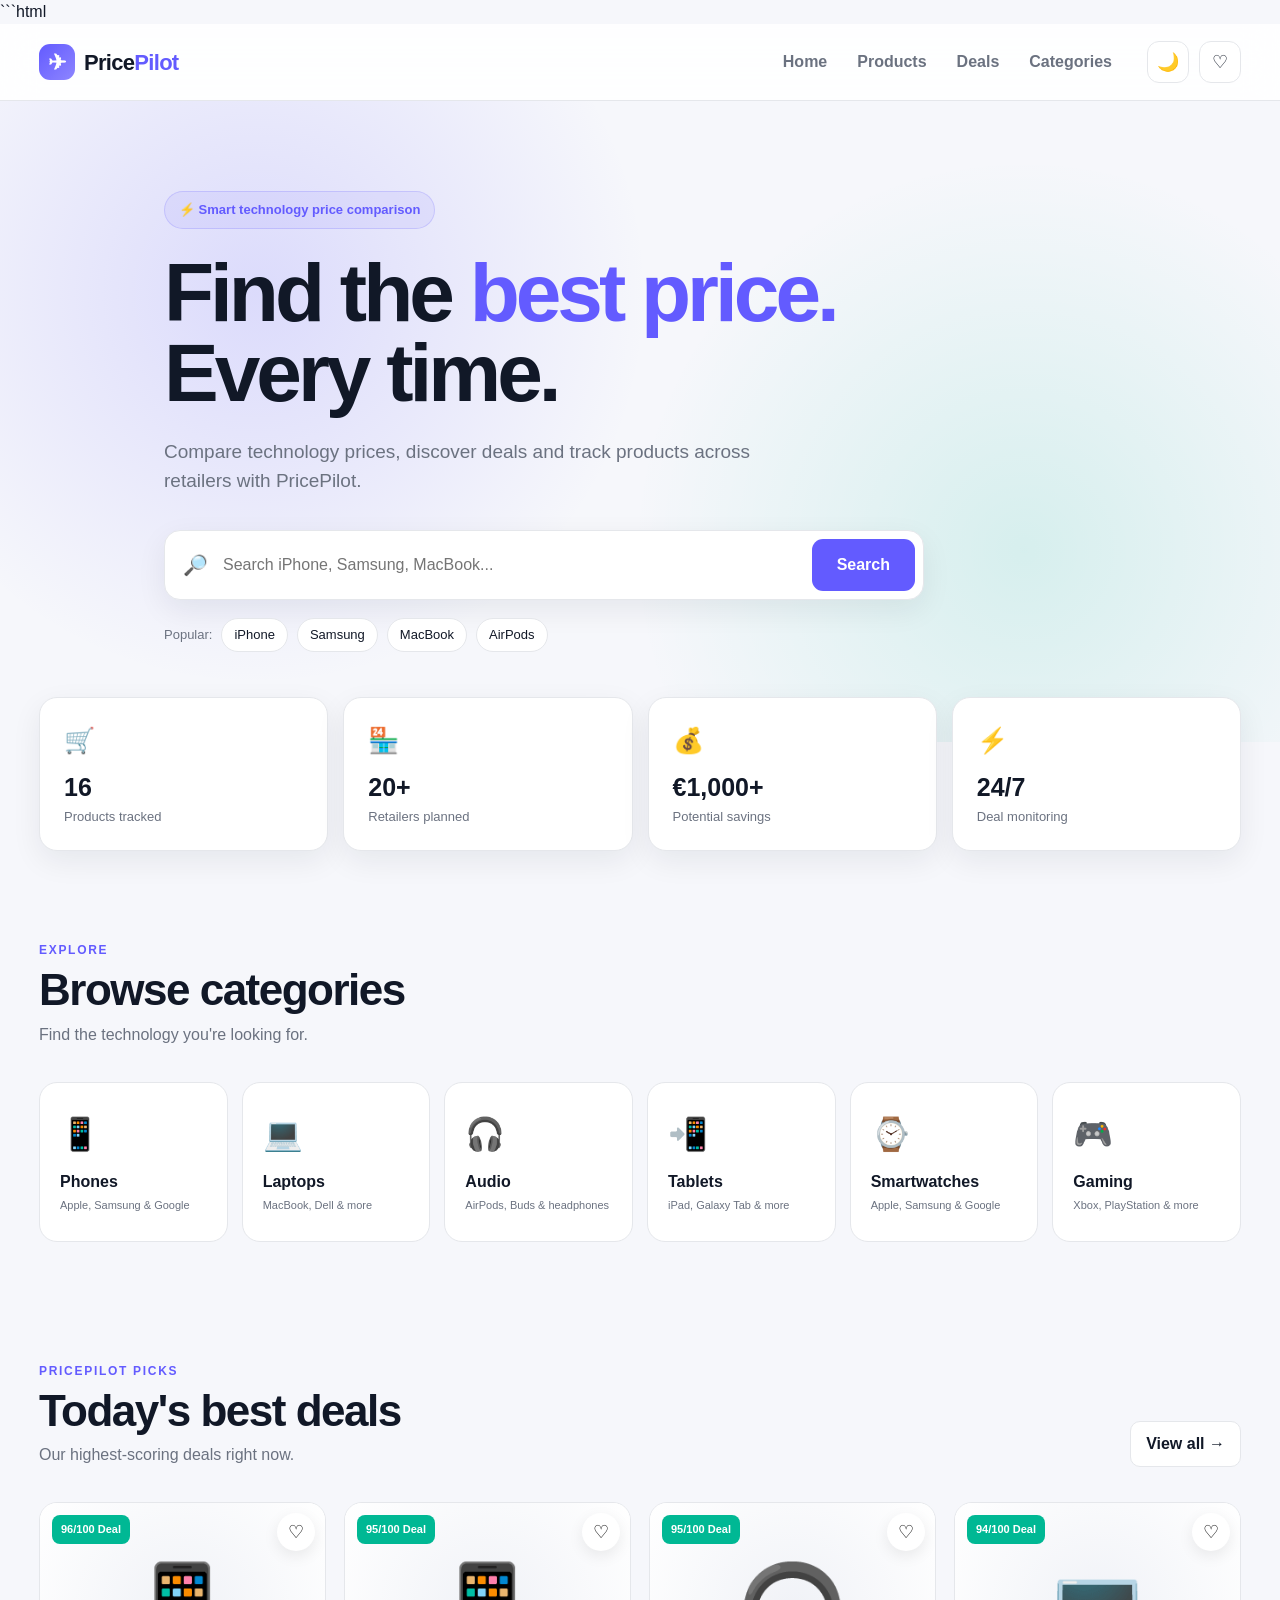
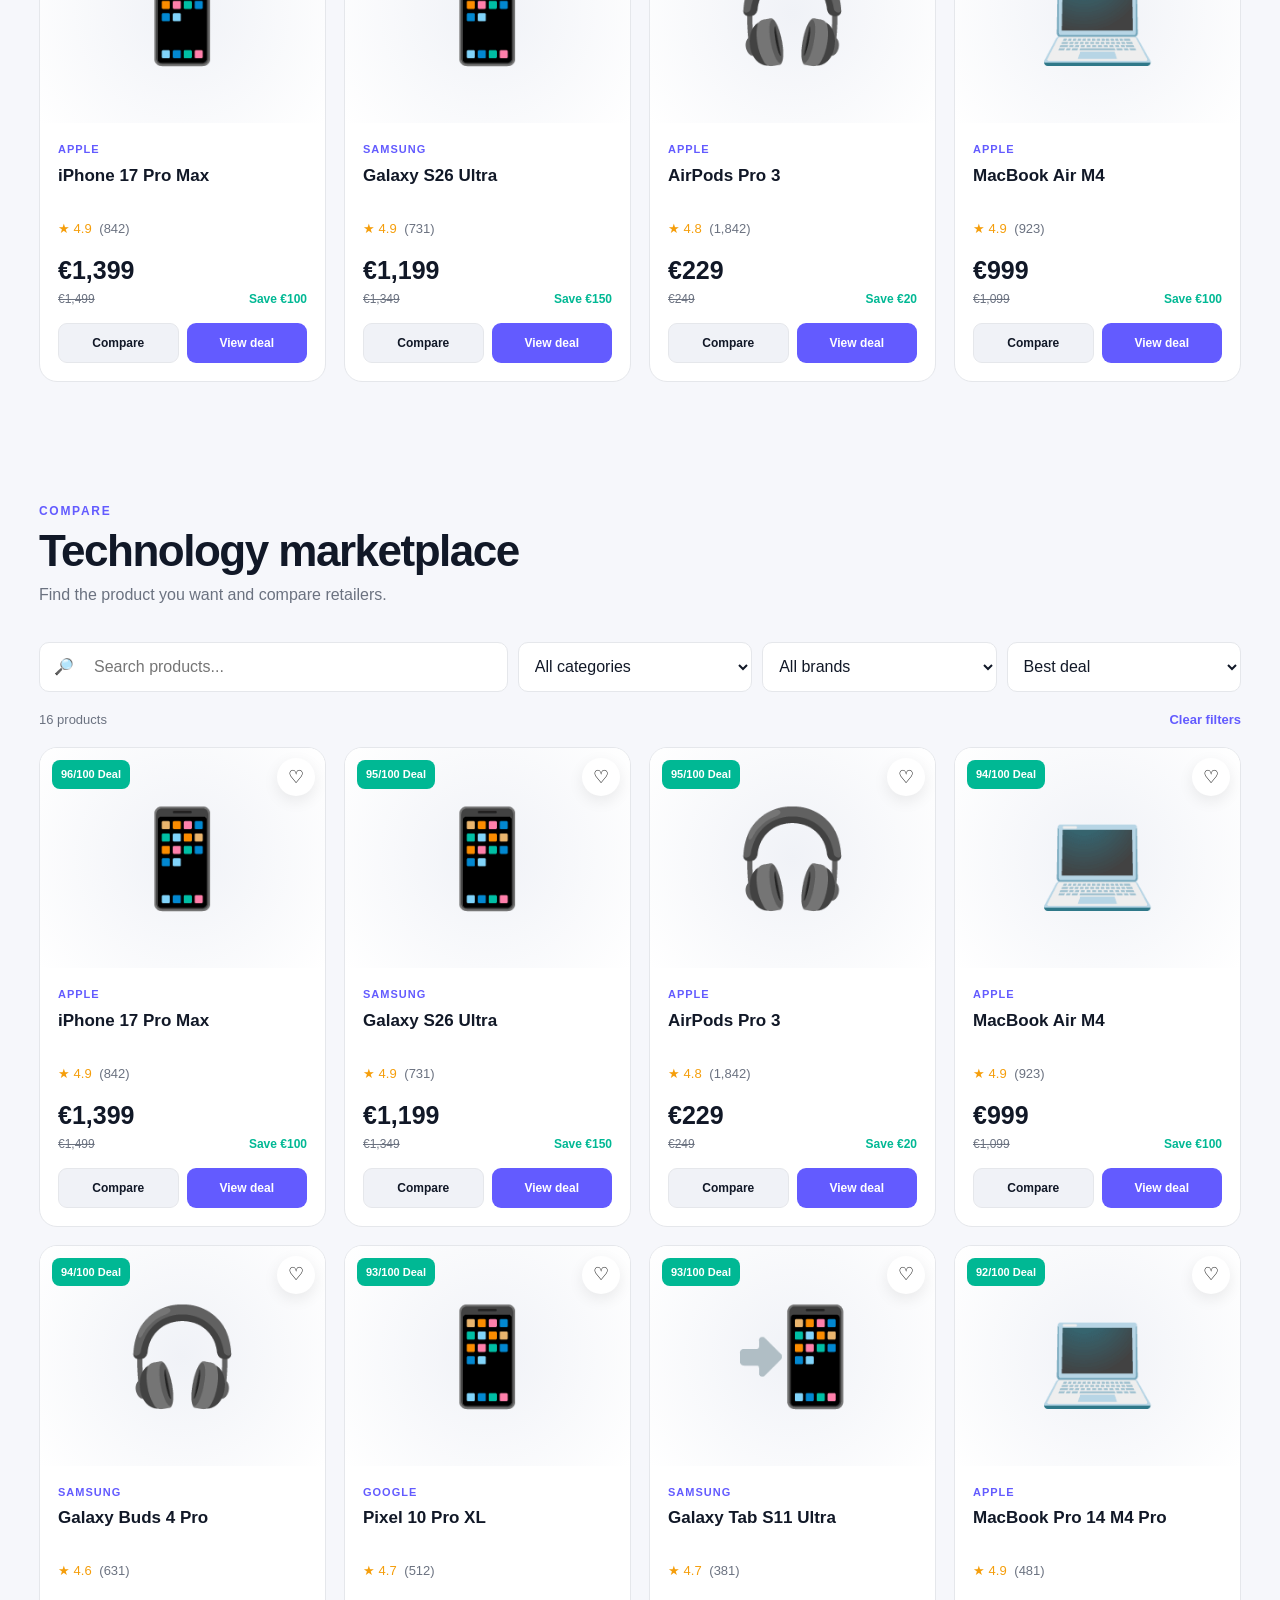
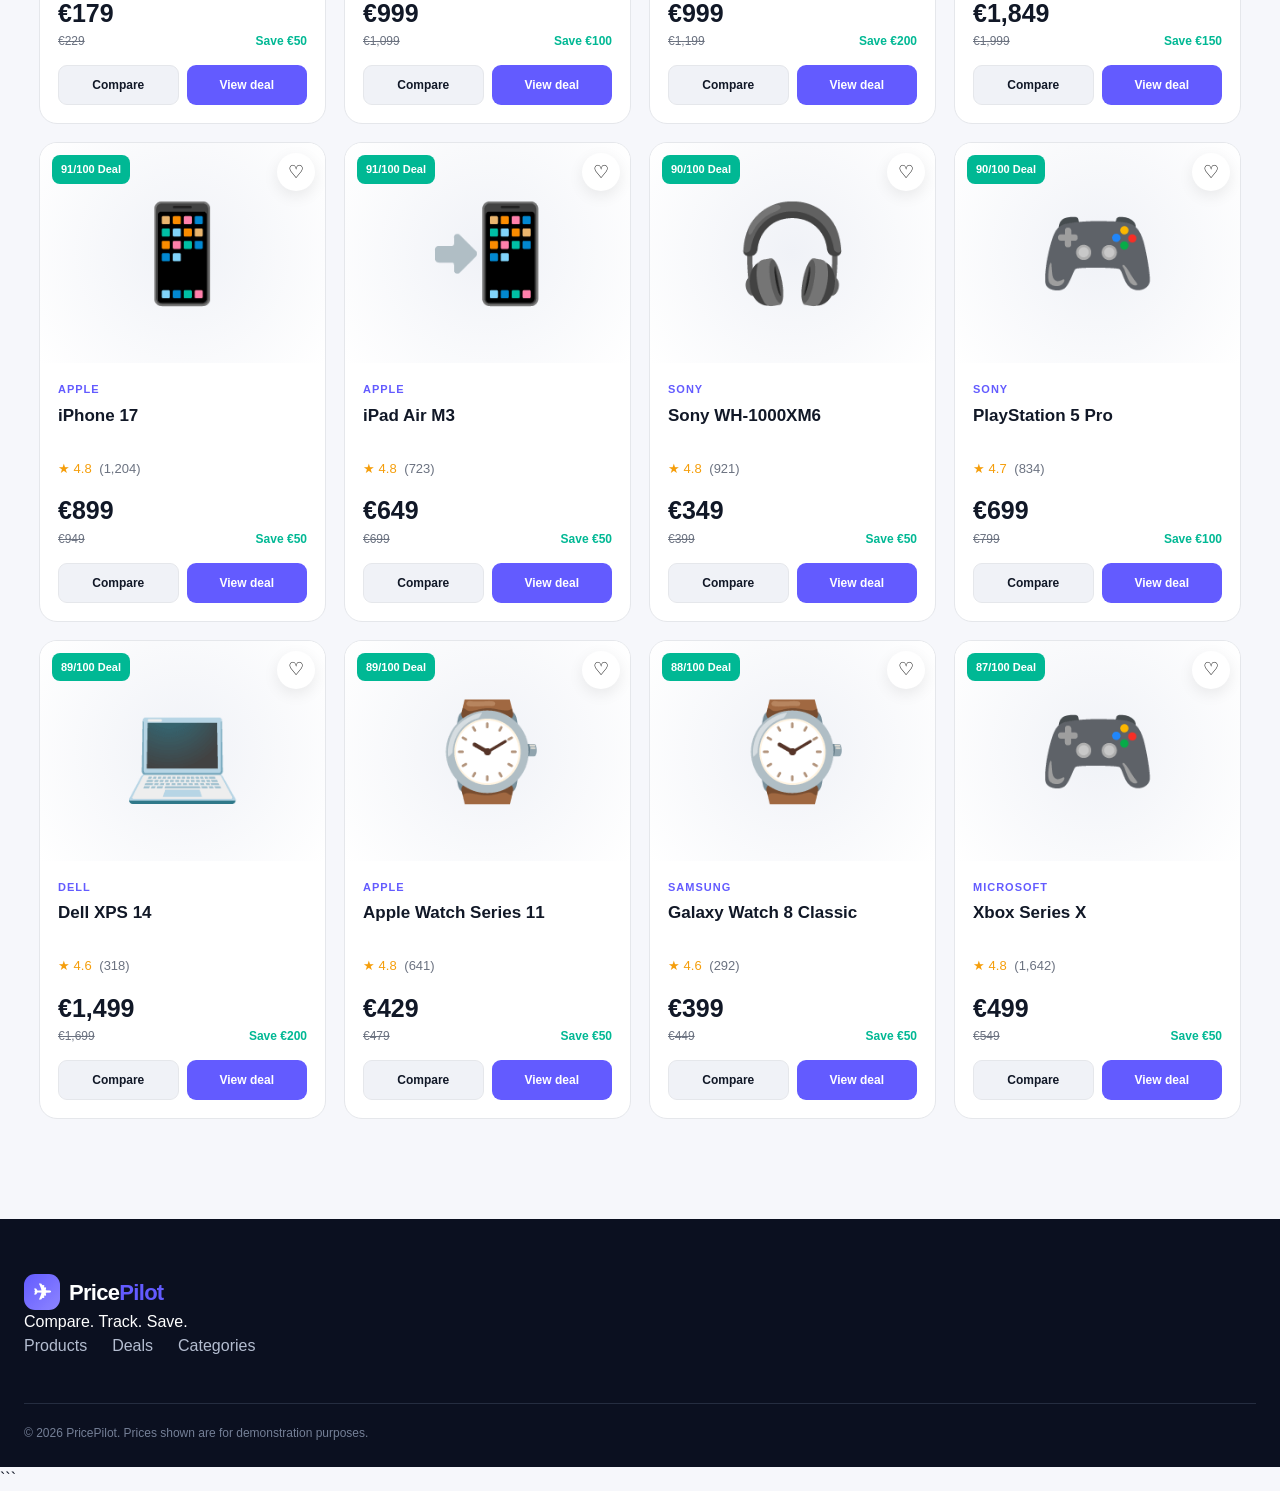
==== commit c01fc7e5: "Refactor index.html structure and content" ====
--- a/index.html
+++ b/index.html
@@ -1,41 +1,76 @@
+```html
 <!DOCTYPE html>
 <html lang="en">
 <head>
     <meta charset="UTF-8">
-    <meta name="viewport" content="width=device-width, initial-scale=1.0">
+
+    <meta
+        name="viewport"
+        content="width=device-width, initial-scale=1.0"
+    >
 
     <title>PricePilot — Compare. Track. Save.</title>
 
+    <meta
+        name="description"
+        content="PricePilot compares technology prices and helps you find the best deals."
+    >
+
     <link rel="stylesheet" href="style.css">
-
-    <meta name="description" content="PricePilot compares technology prices and helps you find the best deals.">
 </head>
-<script src="script.js"></script>
+
 <body>
 
+<!-- =====================================================
+     NAVIGATION
+===================================================== -->
+
 <header class="header">
 
     <div class="nav-container">
 
-        <a href="#" class="logo" onclick="showHome()">
+        <a href="#" class="logo" onclick="showHome(); return false;">
             <span class="logo-icon">✈</span>
             <span>Price<span>Pilot</span></span>
         </a>
 
         <nav class="nav">
-            <a href="#" onclick="showHome()">Home</a>
-            <a href="#products">Products</a>
-            <a href="#deals">Deals</a>
-            <a href="#categories">Categories</a>
+
+            <a href="#" onclick="showHome(); return false;">
+                Home
+            </a>
+
+            <a href="#products">
+                Products
+            </a>
+
+            <a href="#deals">
+                Deals
+            </a>
+
+            <a href="#categories">
+                Categories
+            </a>
+
         </nav>
 
         <div class="nav-actions">
 
-            <button class="icon-button" onclick="toggleTheme()" title="Toggle theme">
+            <button
+                class="icon-button"
+                onclick="toggleTheme()"
+                title="Toggle theme"
+                type="button"
+            >
                 🌙
             </button>
 
-            <button class="icon-button" onclick="showWatchlist()" title="Watchlist">
+            <button
+                class="icon-button"
+                onclick="showWatchlist()"
+                title="Watchlist"
+                type="button"
+            >
                 ♡
                 <span id="watchCount" class="notification">0</span>
             </button>
@@ -47,273 +82,661 @@
 </header>
 
 
+<!-- =====================================================
+     HERO
+===================================================== -->
+
 <main>
 
-    <!-- HERO -->
-
-    <section class="hero">
-
-        <div class="hero-content">
-
-            <div class="hero-badge">
-                ⚡ Smart technology price comparison
+<section class="hero">
+
+    <div class="hero-content">
+
+        <div class="hero-badge">
+            ⚡ Smart technology price comparison
+        </div>
+
+        <h1>
+            Find the
+            <span>best price.</span>
+            Every time.
+        </h1>
+
+        <p>
+            Compare technology prices, discover deals and track
+            products across retailers with PricePilot.
+        </p>
+
+        <div class="hero-search">
+
+            <span>🔎</span>
+
+            <input
+                id="heroSearch"
+                type="text"
+                placeholder="Search iPhone, Samsung, MacBook..."
+                oninput="syncSearch(this.value)"
+            >
+
+            <button
+                onclick="performSearch()"
+                type="button"
+            >
+                Search
+            </button>
+
+        </div>
+
+        <div class="popular-searches">
+
+            <span>Popular:</span>
+
+            <button
+                onclick="quickSearch('iPhone')"
+                type="button"
+            >
+                iPhone
+            </button>
+
+            <button
+                onclick="quickSearch('Samsung')"
+                type="button"
+            >
+                Samsung
+            </button>
+
+            <button
+                onclick="quickSearch('MacBook')"
+                type="button"
+            >
+                MacBook
+            </button>
+
+            <button
+                onclick="quickSearch('AirPods')"
+                type="button"
+            >
+                AirPods
+            </button>
+
+        </div>
+
+    </div>
+
+</section>
+
+
+<!-- =====================================================
+     STATS
+===================================================== -->
+
+<section class="stats-section">
+
+    <div class="stats-grid">
+
+        <div class="stat-card">
+
+            <div class="stat-icon">
+                🛒
             </div>
 
-            <h1>
-                Find the
-                <span>best price.</span>
-                Every time.
-            </h1>
+            <strong id="statProducts">
+                0
+            </strong>
+
+            <span>
+                Products tracked
+            </span>
+
+        </div>
+
+
+        <div class="stat-card">
+
+            <div class="stat-icon">
+                🏪
+            </div>
+
+            <strong>
+                20+
+            </strong>
+
+            <span>
+                Retailers planned
+            </span>
+
+        </div>
+
+
+        <div class="stat-card">
+
+            <div class="stat-icon">
+                💰
+            </div>
+
+            <strong>
+                €1,000+
+            </strong>
+
+            <span>
+                Potential savings
+            </span>
+
+        </div>
+
+
+        <div class="stat-card">
+
+            <div class="stat-icon">
+                ⚡
+            </div>
+
+            <strong>
+                24/7
+            </strong>
+
+            <span>
+                Deal monitoring
+            </span>
+
+        </div>
+
+    </div>
+
+</section>
+
+
+<!-- =====================================================
+     CATEGORIES
+===================================================== -->
+
+<section
+    id="categories"
+    class="section"
+>
+
+    <div class="section-heading">
+
+        <div>
+
+            <span class="eyebrow">
+                EXPLORE
+            </span>
+
+            <h2>
+                Browse categories
+            </h2>
 
             <p>
-                Compare technology prices, discover deals and track products
-                across retailers with PricePilot.
+                Find the technology you're looking for.
             </p>
 
-            <div class="hero-search">
-
-                <span>🔎</span>
-
-                <input
-                    id="heroSearch"
-                    type="text"
-                    placeholder="Search iPhone, Samsung, MacBook..."
-                    oninput="syncSearch(this.value)"
-                >
-
-                <button onclick="performSearch()">
-                    Search
-                </button>
-
+        </div>
+
+    </div>
+
+
+    <div class="category-grid">
+
+        <button
+            class="category-card"
+            onclick="filterCategory('Phones')"
+            type="button"
+        >
+            <span>📱</span>
+
+            <strong>
+                Phones
+            </strong>
+
+            <small>
+                Apple, Samsung & Google
+            </small>
+
+        </button>
+
+
+        <button
+            class="category-card"
+            onclick="filterCategory('Laptops')"
+            type="button"
+        >
+            <span>💻</span>
+
+            <strong>
+                Laptops
+            </strong>
+
+            <small>
+                MacBook, Dell & more
+            </small>
+
+        </button>
+
+
+        <button
+            class="category-card"
+            onclick="filterCategory('Audio')"
+            type="button"
+        >
+            <span>🎧</span>
+
+            <strong>
+                Audio
+            </strong>
+
+            <small>
+                AirPods, Buds & headphones
+            </small>
+
+        </button>
+
+
+        <button
+            class="category-card"
+            onclick="filterCategory('Tablets')"
+            type="button"
+        >
+            <span>📲</span>
+
+            <strong>
+                Tablets
+            </strong>
+
+            <small>
+                iPad, Galaxy Tab & more
+            </small>
+
+        </button>
+
+
+        <button
+            class="category-card"
+            onclick="filterCategory('Watches')"
+            type="button"
+        >
+            <span>⌚</span>
+
+            <strong>
+                Smartwatches
+            </strong>
+
+            <small>
+                Apple, Samsung & Google
+            </small>
+
+        </button>
+
+
+        <button
+            class="category-card"
+            onclick="filterCategory('Gaming')"
+            type="button"
+        >
+            <span>🎮</span>
+
+            <strong>
+                Gaming
+            </strong>
+
+            <small>
+                Xbox, PlayStation & more
+            </small>
+
+        </button>
+
+    </div>
+
+</section>
+
+
+<!-- =====================================================
+     DEALS
+===================================================== -->
+
+<section
+    id="deals"
+    class="section deals-section"
+>
+
+    <div class="section-heading">
+
+        <div>
+
+            <span class="eyebrow">
+                PRICEPILOT PICKS
+            </span>
+
+            <h2>
+                Today's best deals
+            </h2>
+
+            <p>
+                Our highest-scoring deals right now.
+            </p>
+
+        </div>
+
+        <button
+            class="outline-button"
+            onclick="showAllProducts()"
+            type="button"
+        >
+            View all →
+        </button>
+
+    </div>
+
+
+    <div
+        id="dealGrid"
+        class="product-grid"
+    ></div>
+
+</section>
+
+
+<!-- =====================================================
+     PRODUCTS
+===================================================== -->
+
+<section
+    id="products"
+    class="section products-section"
+>
+
+    <div class="section-heading">
+
+        <div>
+
+            <span class="eyebrow">
+                COMPARE
+            </span>
+
+            <h2>
+                Technology marketplace
+            </h2>
+
+            <p>
+                Find the product you want and compare retailers.
+            </p>
+
+        </div>
+
+    </div>
+
+
+    <!-- FILTER TOOLBAR -->
+
+    <div class="toolbar">
+
+        <div class="search-small">
+
+            <span>
+                🔎
+            </span>
+
+            <input
+                id="productSearch"
+                type="text"
+                placeholder="Search products..."
+                oninput="renderProducts()"
+            >
+
+        </div>
+
+
+        <select
+            id="categoryFilter"
+            onchange="renderProducts()"
+        >
+
+            <option value="all">
+                All categories
+            </option>
+
+            <option value="Phones">
+                Phones
+            </option>
+
+            <option value="Laptops">
+                Laptops
+            </option>
+
+            <option value="Audio">
+                Audio
+            </option>
+
+            <option value="Tablets">
+                Tablets
+            </option>
+
+            <option value="Watches">
+                Watches
+            </option>
+
+            <option value="Gaming">
+                Gaming
+            </option>
+
+        </select>
+
+
+        <select
+            id="brandFilter"
+            onchange="renderProducts()"
+        >
+
+            <option value="all">
+                All brands
+            </option>
+
+            <option value="Apple">
+                Apple
+            </option>
+
+            <option value="Samsung">
+                Samsung
+            </option>
+
+            <option value="Google">
+                Google
+            </option>
+
+            <option value="Dell">
+                Dell
+            </option>
+
+            <option value="Sony">
+                Sony
+            </option>
+
+            <option value="Microsoft">
+                Microsoft
+            </option>
+
+        </select>
+
+
+        <select
+            id="sortFilter"
+            onchange="renderProducts()"
+        >
+
+            <option value="deal">
+                Best deal
+            </option>
+
+            <option value="priceLow">
+                Price: low → high
+            </option>
+
+            <option value="priceHigh">
+                Price: high → low
+            </option>
+
+            <option value="rating">
+                Highest rated
+            </option>
+
+        </select>
+
+    </div>
+
+
+    <div class="results-bar">
+
+        <span id="resultCount">
+            0 products
+        </span>
+
+        <button
+            onclick="clearFilters()"
+            type="button"
+        >
+            Clear filters
+        </button>
+
+    </div>
+
+
+    <div
+        id="productGrid"
+        class="product-grid"
+    ></div>
+
+</section>
+
+
+<!-- =====================================================
+     WATCHLIST
+===================================================== -->
+
+<section
+    id="watchlistSection"
+    class="section watchlist-section hidden"
+>
+
+    <div class="section-heading">
+
+        <div>
+
+            <span class="eyebrow">
+                YOUR PRODUCTS
+            </span>
+
+            <h2>
+                Watchlist
+            </h2>
+
+            <p>
+                Products you're keeping an eye on.
+            </p>
+
+        </div>
+
+    </div>
+
+
+    <div
+        id="watchlistGrid"
+        class="product-grid"
+    ></div>
+
+</section>
+
+</main>
+
+
+<!-- =====================================================
+     PRODUCT MODAL
+===================================================== -->
+
+<div
+    id="productModal"
+    class="modal"
+>
+
+    <div class="modal-box">
+
+        <button
+            class="modal-close"
+            onclick="closeModal()"
+            type="button"
+            aria-label="Close"
+        >
+            ×
+        </button>
+
+        <div id="modalContent"></div>
+
+    </div>
+
+</div>
+
+
+<!-- =====================================================
+     FOOTER
+===================================================== -->
+
+<footer class="footer">
+
+    <div class="footer-container">
+
+        <div>
+
+            <div class="logo">
+                <span class="logo-icon">
+                    ✈
+                </span>
+
+                <span>
+                    Price<span>Pilot</span>
+                </span>
             </div>
 
-            <div class="popular-searches">
-
-                <span>Popular:</span>
-
-                <button onclick="quickSearch('iPhone')">iPhone</button>
-                <button onclick="quickSearch('Samsung')">Samsung</button>
-                <button onclick="quickSearch('MacBook')">MacBook</button>
-                <button onclick="quickSearch('AirPods')">AirPods</button>
-
-            </div>
-
-        </div>
-
-    </section>
-
-
-    <!-- STATS -->
-
-    <section class="stats-section">
-
-        <div class="stats-grid">
-
-            <div class="stat-card">
-                <div class="stat-icon">🛒</div>
-                <strong id="statProducts">0</strong>
-                <span>Products tracked</span>
-            </div>
-
-            <div class="stat-card">
-                <div class="stat-icon">🏪</div>
-                <strong>20+</strong>
-                <span>Retailers planned</span>
-            </div>
-
-            <div class="stat-card">
-                <div class="stat-icon">💰</div>
-                <strong>€1,000+</strong>
-                <span>Potential savings</span>
-            </div>
-
-            <div class="stat-card">
-                <div class="stat-icon">⚡</div>
-                <strong>24/7</strong>
-                <span>Deal monitoring</span>
-            </div>
-
-        </div>
-
-    </section>
-
-
-    <!-- CATEGORIES -->
-
-    <section id="categories" class="section">
-
-        <div class="section-heading">
-
-            <div>
-                <span class="eyebrow">EXPLORE</span>
-                <h2>Browse categories</h2>
-            </div>
-
-        </div>
-
-        <div class="category-grid">
-
-            <button class="category-card" onclick="filterCategory('Phones')">
-                <span>📱</span>
-                <strong>Phones</strong>
-                <small>Apple, Samsung & Google</small>
-            </button>
-
-            <button class="category-card" onclick="filterCategory('Laptops')">
-                <span>💻</span>
-                <strong>Laptops</strong>
-                <small>MacBook, Dell & more</small>
-            </button>
-
-            <button class="category-card" onclick="filterCategory('Audio')">
-                <span>🎧</span>
-                <strong>Audio</strong>
-                <small>AirPods, Buds & headphones</small>
-            </button>
-
-            <button class="category-card" onclick="filterCategory('Tablets')">
-                <span>📲</span>
-                <strong>Tablets</strong>
-                <small>iPad, Galaxy Tab & more</small>
-            </button>
-
-            <button class="category-card" onclick="filterCategory('Watches')">
-                <span>⌚</span>
-                <strong>Smartwatches</strong>
-                <small>Apple, Samsung & Google</small>
-            </button>
-
-            <button class="category-card" onclick="filterCategory('Gaming')">
-                <span>🎮</span>
-                <strong>Gaming</strong>
-                <small>Xbox, PlayStation & more</small>
-            </button>
-
-        </div>
-
-    </section>
-
-
-    <!-- DEALS -->
-
-    <section id="deals" class="section deals-section">
-
-        <div class="section-heading">
-
-            <div>
-                <span class="eyebrow">PRICEPILOT PICKS</span>
-                <h2>Today's best deals</h2>
-                <p>Our highest-scoring deals right now.</p>
-            </div>
-
-            <button class="outline-button" onclick="showAllProducts()">
-                View all →
-            </button>
-
-        </div>
-
-        <div id="dealGrid" class="product-grid"></div>
-
-    </section>
-
-
-    <!-- PRODUCTS -->
-
-    <section id="products" class="section products-section">
-
-        <div class="section-heading">
-
-            <div>
-                <span class="eyebrow">COMPARE</span>
-                <h2>Technology marketplace</h2>
-                <p>Find the product you want and compare retailers.</p>
-            </div>
-
-        </div>
-
-
-        <div class="toolbar">
-
-            <div class="search-small">
-
-                <span>🔎</span>
-
-                <input
-                    id="productSearch"
-                    type="text"
-                    placeholder="Search products..."
-                    oninput="renderProducts()"
-                >
-
-            </div>
-
-
-            <select id="categoryFilter" onchange="renderProducts()">
-
-                <option value="all">All categories</option>
-                <option value="Phones">Phones</option>
-                <option value="Laptops">Laptops</option>
-                <option value="Audio">Audio</option>
-                <option value="Tablets">Tablets</option>
-                <option value="Watches">Watches</option>
-                <option value="Gaming">Gaming</option>
-
-            </select>
-
-
-            <select id="brandFilter" onchange="renderProducts()">
-
-                <option value="all">All brands</option>
-                <option value="Apple">Apple</option>
-                <option value="Samsung">Samsung</option>
-                <option value="Google">Google</option>
-                <option value="Dell">Dell</option>
-                <option value="Sony">Sony</option>
-                <option value="Microsoft">Microsoft</option>
-
-            </select>
-
-
-            <select id="sortFilter" onchange="renderProducts()">
-
-                <option value="deal">Best deal</option>
-                <option value="priceLow">Price: low → high</option>
-                <option value="priceHigh">Price: high → low</option>
-                <option value="rating">Highest rated</option>
-
-            </select>
-
-        </div>
-
-
-        <div class="results-bar">
-
-            <span id="resultCount">0 products</span>
-
-            <button onclick="clearFilters()">
-                Clear filters
-            </button>
-
-        </div>
-
-
-        <div id="productGrid" class="product-grid"></div>
-
-    </section>
-
-
-    <!-- WATCHLIST -->
-
-    <section id="watchlistSection" class="section watchlist-section hidden">
-
-        <div class="section-heading">
-
-            <div>
-                <span class="eyebrow">YOUR PRODUCTS</span>
-                <h2>Watchlist</h2>
-                <p>Products you're keeping an eye on.</p>
-            </div>
-
-        </div>
-
-        <div id="watchlist
+            <p>
+                Compare. Track. Save.
+            </p>
+
+        </div>
+
+
+        <div class="footer-links">
+
+            <a href="#products">
+                Products
+            </a>
+
+            <a href="#deals">
+                Deals
+            </a>
+
+            <a href="#categories">
+                Categories
+            </a>
+
+        </div>
+
+    </div>
+
+
+    <div class="footer-bottom">
+
+        © 2026 PricePilot.
+        Prices shown are for demonstration purposes.
+
+    </div>
+
+</footer>
+
+
+<!-- =====================================================
+     JAVASCRIPT
+===================================================== -->
+
+<script src="script.js"></script>
+
+</body>
+</html>
+```
